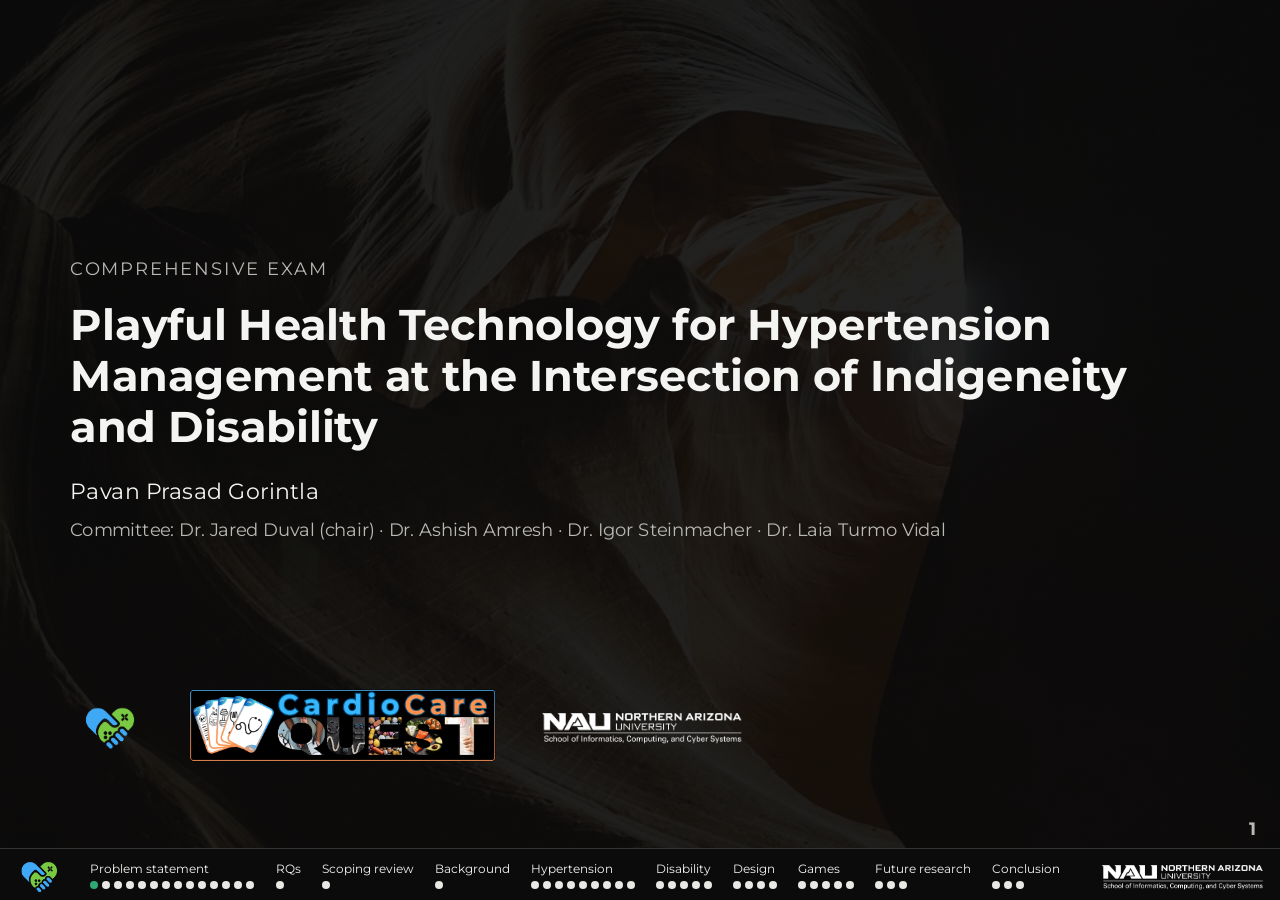
==== comp-exam/index.html @ 5b1d6d26 "Claim-first scripts (PHT Lab Secret Sauce); cite five factors on slide 5 Co-Authored-By: Claude Opus" ====
<!doctype html><html lang="en"><head><meta charset="utf-8"><meta name="viewport" content="width=device-width,initial-scale=1">
<title>Comprehensive Exam · Pavan Prasad Gorintla</title><link rel="preconnect" href="https://fonts.googleapis.com"><link rel="preconnect" href="https://fonts.gstatic.com" crossorigin><link href="https://fonts.googleapis.com/css2?family=Montserrat:wght@400;500;600;700&display=swap" rel="stylesheet"><style>
:root{--bg:#0b0b0b;--ink:#f4f4f2;--muted:#b9b9b4;--line:#33332f;--g:#2fa874;--t:#2fb3ac;--track:#26261f;--card:#171716}
*{box-sizing:border-box}html,body{margin:0;height:100%;background:var(--bg);color:var(--ink);font-family:Montserrat,Arial,sans-serif;overflow:hidden}
#deck{position:absolute;left:50%;top:50%;width:1600px;height:900px;transform-origin:center center}
.slide{position:absolute;inset:0;padding:64px 88px 70px;display:none;flex-direction:column}
.slide.on{display:flex;animation:enter .45s ease}
@keyframes enter{from{opacity:0;transform:translateY(10px)}to{opacity:1;transform:none}}
h1{font-size:54px;line-height:1.18;margin:0 0 28px;font-weight:700}
h2{font-size:42px;line-height:1.2;margin:0 0 30px;font-weight:700}
p{margin:0;font-size:26px;line-height:1.45}
b{font-weight:inherit;color:inherit}
.mt{margin-top:22px}
.sn{font-size:46px;font-weight:700;line-height:1.1}
.src{margin-top:10px;font-size:16px !important;color:var(--muted)}.src a,.refs a,.cite a{color:var(--muted)}
.refs{margin-top:auto;padding-top:14px;border-top:1px solid var(--line);font-size:16px;color:var(--muted)}
.label{font-size:19px;letter-spacing:.1em;text-transform:uppercase;color:var(--muted);font-weight:700;margin-bottom:18px}
.ic{width:56px;height:56px;fill:none;stroke:var(--g);stroke-width:2.4;stroke-linecap:round;stroke-linejoin:round}.ic.sm{width:44px;height:44px;flex:none}.ic.big{width:88px;height:88px;stroke:var(--t)}.ic.xl{width:112px;height:112px;stroke-width:2}
/* title */
.title .t-wrap{margin:auto 0}
.kicker{color:var(--muted);font-size:22px;letter-spacing:.12em;text-transform:uppercase;margin-bottom:22px}
.who{font-size:28px}.committee{font-size:22px;color:var(--muted);margin-top:12px}
.logos{display:flex;gap:36px;align-items:center}.logos img{height:64px}
/* land */
.center{justify-content:center;align-items:center;text-align:center}.narrow{max-width:1150px}.lead{font-size:32px;line-height:1.55}
.peaks{width:640px;margin-bottom:24px}.peaks path{fill:none;stroke:var(--g);stroke-width:3;stroke-linejoin:round;stroke-dasharray:1400;stroke-dashoffset:1400}
.slide.on .peaks path{animation:draw 2.4s ease forwards}@keyframes draw{to{stroke-dashoffset:0}}
/* bp scale */
.bpscale{position:relative;margin:178px 0 64px}
.bpbar{display:grid;grid-template-columns:repeat(4,1fr);height:92px;border-radius:10px;overflow:hidden;background:var(--track)}
.seg{display:flex;flex-direction:column;justify-content:center;padding:0 20px;color:#fff}.seg span{font-size:24px;font-weight:700}.seg small{font-size:17px}
.s1{background:#7ad151;color:var(--ink)}.s2{background:#22a884}.s3{background:#2a788e}.s4{background:#414487}
.seg[data-step]{opacity:1;transform:none;clip-path:inset(0 100% 0 0);transition:clip-path .8s ease}.seg[data-step].shown{clip-path:inset(0 0 0 0)}
.mark{position:absolute;left:50%;bottom:-18px;width:0;display:flex;flex-direction:column;align-items:center;white-space:nowrap}
.mark b{font-size:68px;font-weight:700;color:var(--ink);line-height:1}.mark span{font-size:28px;color:var(--ink);margin:6px 0 8px}.mark i{display:block;width:4px;height:122px;background:var(--ink);border-radius:2px}
.finds{display:flex;flex-direction:column}.find{display:grid;grid-template-columns:300px 1fr;gap:24px;align-items:baseline;padding:16px 0;border-top:1px solid var(--line)}
.find p{font-size:25px}.fa{font-size:20px}.fa a{color:var(--ink)}
.map{display:grid;grid-template-columns:1.2fr 1.2fr 1fr;gap:36px;margin-top:80px}
.mf{display:flex;gap:14px;flex-wrap:wrap}.mf span{display:inline-flex;align-items:center;gap:10px;border:1px solid var(--line);background:var(--card);border-radius:10px;padding:8px 16px 8px 10px;font-size:22px}
.arr{height:40px;margin:6px 0 6px 30px;border-left:3px solid var(--g);position:relative}.arr:after{content:"";position:absolute;left:-9px;bottom:-2px;border:7.5px solid transparent;border-top:10px solid var(--g)}
.mt2{font-size:25px;font-weight:700;padding-left:8px}
/* hub */
.hub{width:100%;height:auto;max-height:500px;margin-top:30px}.slead{font-size:20px;color:var(--muted);margin:0 0 10px}.srow{display:grid;grid-template-columns:repeat(3,1fr);gap:24px}.sc{background:var(--card);border:1px solid var(--line);border-radius:12px;padding:12px 22px;display:flex;align-items:center;gap:18px}.sc>span{font-size:46px;font-weight:700;color:var(--g)}.sc p{font-size:23px;margin:0}.hc{fill:var(--card);stroke:var(--ink);stroke-width:2.5}
.ht{font-size:26px;font-weight:700;text-anchor:middle;fill:var(--ink)}.hsrc{font-size:16px;text-anchor:middle;fill:var(--muted)}.hl{stroke:var(--line);stroke-width:4}.hn{fill:var(--card);stroke:var(--g);stroke-width:3}
.hi{fill:none;stroke:var(--g);stroke-width:2.4;stroke-linecap:round;stroke-linejoin:round}.hlb{font-size:28px;text-anchor:middle;fill:var(--ink)}
/* five columns */
.cols5{display:grid;grid-template-columns:repeat(5,1fr);gap:26px;margin-top:10px}
.fc{border-top:3px solid var(--g);padding-top:22px;text-align:center;display:flex;flex-direction:column;align-items:center}.fn{font-size:32px;font-weight:700;margin:12px 0 6px}.fm{font-size:21px;color:var(--muted);min-height:92px;line-height:1.35}
.fs{font-size:44px;font-weight:700;margin-top:14px}.fd{font-size:21px;line-height:1.35}
/* halves */
.two{display:grid;grid-template-columns:1fr 1fr;gap:56px;flex:1;align-items:start}
.box{border:1px solid var(--line);border-radius:16px;padding:32px;background:var(--card)}
.hrow{display:flex;gap:22px;align-items:baseline;margin-bottom:12px}.hrow .sn{min-width:170px}.hrow p{font-size:24px}.hrow.mt{align-items:center}
.eq{display:flex;align-items:center;gap:8px;flex-wrap:nowrap;white-space:nowrap}.eq span{border:2px solid var(--line);border-radius:10px;padding:8px 10px;font-size:19px}.eq span.r{border-color:var(--t)}.eq em{font-style:normal;font-size:28px;color:var(--muted)}
/* bars */
.mb{display:flex;align-items:center;gap:12px;margin:10px 0}.ml{font-size:17px;color:var(--muted);width:82px}.tr{flex:1;height:14px;background:var(--track);border-radius:7px;overflow:hidden}
.fl{height:100%;width:0;background:var(--g);border-radius:7px;transition:width 1s ease .15s}.mb.t .fl{background:var(--t)}
.shown .fl{width:var(--w)}
/* tiles */
.grid3{display:grid;grid-template-columns:repeat(3,1fr);gap:26px}.grid3.g2{grid-template-columns:repeat(2,1fr)}.g2 .tile{min-height:220px}
.tile{background:var(--card);border:1px solid var(--line);border-radius:12px;padding:22px 26px;min-height:260px;display:flex;flex-direction:column}
.tile .sn{font-size:40px;margin-bottom:6px}.tile p{font-size:21px;line-height:1.35;margin-top:8px}.tile .src{margin-top:auto;padding-top:10px}
/* venn */
.venn{width:100%;max-width:1060px;height:auto;margin:0 auto}.vc1{fill:var(--g);fill-opacity:.12;stroke:var(--g);stroke-width:3}.vc2{fill:var(--t);fill-opacity:.12;stroke:var(--t);stroke-width:3}
.vt{font-size:34px;font-weight:700;fill:var(--ink)}.vs{font-size:19px;fill:var(--muted)}.vm{font-size:21px;font-weight:700;fill:var(--ink)}
/* problem */
.prob{display:grid;grid-template-columns:1fr 1fr;gap:40px}.pb{border-top:3px solid var(--ink);padding-top:14px}.pb p{font-size:23px}
.bodies{display:grid;grid-template-columns:1fr 170px 1fr;align-items:center;margin-top:44px}
.bw{border:2px solid var(--g);border-radius:14px;padding:22px 24px;font-size:25px;text-align:center;line-height:1.35}.bw.t{border-color:var(--t)}.bw span{display:block;font-size:16px;margin-top:6px}
.gap{text-align:center;font-size:18px;color:var(--muted);border-top:2px dashed var(--muted);border-bottom:2px dashed var(--muted);margin:0 14px;padding:8px 0}
.q{font-size:28px;text-align:center;margin:44px auto 0;max-width:1180px;font-style:italic}
/* funnel */
.funnel{display:flex;flex-direction:column;align-items:center;gap:16px;margin-top:10px}
.f{background:#22221d;border-radius:10px;padding:16px 26px;font-size:27px;text-align:center;white-space:nowrap;overflow:hidden;width:24%;transition:width .8s ease,opacity .35s}
.f.shown{width:var(--w)}.f small{display:block;font-size:18px;color:var(--muted)}.fv{font-weight:700;font-size:33px;margin-right:6px}
.f.core{background:var(--g);color:#fff}.f.core small{color:#dcefe6}
/* tree */
.tree{display:flex;flex-direction:column;align-items:center}.root{border:2px solid var(--ink);font-size:30px;font-weight:700;padding:14px 34px;border-radius:12px;background:var(--card)}
.trunk{width:76%;height:34px;border:3px solid var(--g);border-bottom:0;border-radius:10px 10px 0 0;margin-top:34px;position:relative}.trunk:before{content:"";position:absolute;left:50%;top:-37px;height:34px;border-left:3px solid var(--g)}
.branches{display:grid;grid-template-columns:repeat(4,1fr);gap:22px;width:100%}
.br{background:var(--card);border:1px solid var(--line);border-top:4px solid var(--g);border-radius:12px;padding:20px 22px;min-height:330px}
.bh{font-size:24px;font-weight:700;line-height:1.25}.bc{font-size:18px;color:var(--muted);margin-top:4px}
.br ul{margin:14px 0 0;padding-left:22px}.br li{font-size:21px;line-height:1.5}
/* paper */
.paper{padding-top:44px}.ph .crumb{font-size:17px;letter-spacing:.08em;text-transform:uppercase;color:var(--muted)}.ph h2{margin:6px 0 4px;font-size:36px}.ph .cite{font-size:19px;color:var(--muted);margin-bottom:20px}
.pgrid{display:grid;grid-template-columns:1fr 1fr;gap:48px;flex:1;min-height:0}
.pl img{max-width:100%;max-height:420px;display:block;border:1px solid var(--line);border-radius:6px;background:var(--card)}
.note{font-size:15px !important;color:var(--muted);margin-top:10px}
.row{display:grid;grid-template-columns:130px 1fr;gap:16px;padding:12px 0;border-bottom:1px solid var(--line)}.row p{font-size:22px;line-height:1.35}
.rl{font-size:15px;letter-spacing:.1em;text-transform:uppercase;color:var(--muted);font-weight:700;padding-top:6px}
.chev{display:flex;gap:4px;flex-wrap:wrap}.chev span{background:var(--track);padding:8px 22px 8px 26px;font-size:19px;clip-path:polygon(0 0,calc(100% - 12px) 0,100% 50%,calc(100% - 12px) 100%,0 100%,12px 50%)}
.chev span:first-child{clip-path:polygon(0 0,calc(100% - 12px) 0,100% 50%,calc(100% - 12px) 100%,0 100%);padding-left:16px}
.mn{font-size:17px !important;color:var(--muted);margin-top:6px}
.learn{display:grid;grid-template-columns:160px 1fr;gap:16px;border-top:2px solid var(--ink);padding-top:14px;margin-top:10px}.learn p{font-size:23px}
.chart{display:flex;flex-direction:column;gap:20px;margin-top:20px}.cr{display:grid;grid-template-columns:140px 1fr 70px;gap:14px;align-items:center}
.cl{font-size:21px}.ct{height:40px;background:var(--track);border-radius:6px;overflow:hidden}.cf{height:100%;width:0;background:var(--g);transition:width 1s ease}.cf.all{background:#8a918d}
.shown .cf{width:var(--w)}.cv{font-size:22px;font-weight:700}
/* step animations */
[data-step]{opacity:0;transform:translateY(16px);transition:opacity .45s ease,transform .45s ease}[data-step].shown{opacity:1;transform:none}
svg [data-step]{transform:none}svg .from-l{transform:translateX(-80px)}svg .from-r{transform:translateX(80px)}svg .pop{transform:scale(.9);transform-origin:center;transform-box:fill-box}
svg [data-step].shown{transform:none}
.notes{display:none}
#foot{position:fixed;left:0;right:0;bottom:0;height:62px;display:flex;align-items:center;justify-content:space-between;padding:0 10px;font-size:16px;color:var(--muted);border-top:1px solid var(--line);background:var(--bg)}
#foot .flogo{height:48px;width:auto;flex:none}#pg{position:fixed;right:24px;bottom:70px;font-family:Montserrat,Cambria,sans-serif;font-size:18px;font-weight:700;color:var(--muted);z-index:5}
.dtop{display:flex;flex-direction:column;align-items:flex-start;gap:2px;cursor:pointer}.tl2{font-size:12px;font-weight:700;letter-spacing:.08em;text-transform:uppercase;color:var(--muted);white-space:nowrap}.dtop.on>.tl2{color:var(--ink)}.dsubs{display:flex;gap:10px;align-items:flex-end;border-top:1px solid #444;padding-top:2px}.dg2 b{font-size:11px !important}#dots{display:flex;align-items:flex-end;gap:12px;flex:1;justify-content:center;margin:0 14px}.dg2{display:flex;flex-direction:column;align-items:flex-start;gap:4px;cursor:pointer}.dg2 b{font-size:10px;font-weight:700;letter-spacing:.06em;text-transform:uppercase;color:var(--muted);white-space:nowrap}.dg2.on b{color:var(--ink)}.dg2 div{display:flex;gap:3px}#dots i{width:7px;height:7px;border-radius:50%;background:var(--track);border:1px solid #55554d;cursor:pointer;display:block}#dots i.done{background:var(--g);border-color:var(--g)}#dots i.cur{background:var(--ink);border-color:var(--ink);transform:scale(1.3)}#dots i:hover{border-color:var(--ink)}
.keys{display:flex;gap:16px;font-size:18px}.keys #pg{font-family:Montserrat,Cambria,serif;font-size:15px}
#np{position:fixed;right:0;top:0;bottom:62px;width:420px;background:var(--card);border-left:1px solid var(--line);padding:20px;overflow:auto;display:none;font-size:16px;z-index:9}
#np p{font-size:17px;line-height:1.5;margin:0 0 10px}body.presenter #foot,body.presenter #pg{display:none !important}body.presenter #deck{outline:4px solid #333;background:#0b0b0b}body.presenter #np{display:block;left:57%;right:0;top:64px;bottom:0;width:auto;padding:24px 28px 70vh}#np{padding-bottom:60vh}body.presenter #np p{font-size:22px;line-height:1.5;margin:0 0 14px;padding:4px 10px;border-left:4px solid transparent}#np p.past{opacity:.38}#np p.later{opacity:.7}#np p.now{opacity:1;color:#fff;background:rgba(47,168,116,.16);border-left-color:var(--g)}#ph{position:fixed;left:0;right:0;top:0;height:64px;display:flex;align-items:center;gap:28px;padding:0 24px;background:#111;border-bottom:1px solid var(--line);font-family:Montserrat,sans-serif;color:#fff;z-index:10}#ph .sn{font-size:20px;font-weight:600;white-space:nowrap}#ph .nx{font-size:17px;color:var(--muted);white-space:nowrap;overflow:hidden;text-overflow:ellipsis;flex:1}#ph .tm{font-size:28px;font-weight:700;color:var(--g);cursor:pointer}body.notes-on #np{display:block}
/* timeline and paper additions */
.crumb2{font-size:17px;letter-spacing:.08em;text-transform:uppercase;color:var(--muted);margin-bottom:6px}
.tl{display:flex;flex-direction:column;margin-top:6px;border-left:3px solid var(--g);margin-left:96px}
.ti{display:block;position:relative;padding:18px 0 18px 34px}
.ty{position:absolute;left:-112px;top:16px;width:90px;text-align:right;font-size:26px;font-weight:700}
.td{position:absolute;left:-11px;top:25px;width:19px;height:19px;border-radius:50%;background:var(--bg);border:3px solid var(--g)}
.ta{font-weight:700}.tx .tf{font-size:26px !important}.tx .tk{font-size:19px;color:var(--muted);line-height:1.3}.tx .tk a{color:var(--muted)}.tx .tf{font-size:29px;line-height:1.28;margin-top:2px}
.paper .pgrid{grid-template-columns:.95fr 1.05fr;gap:44px}
.paper .row{grid-template-columns:150px 1fr;padding:8px 0}.paper .row p{font-size:19px;line-height:1.32}
.paper .rl{font-size:13px;padding-top:4px}
.mtag{display:inline-block;border:2px solid var(--g);border-radius:8px;padding:3px 12px;font-size:20px;font-weight:700}
.paper .mn{font-size:16px !important;margin-top:4px}
.paper .pr .row{grid-template-columns:120px 1fr;padding:20px 0}.paper .pr .row p{font-size:25px;line-height:1.38}.paper .rl{font-size:15px;padding-top:6px}
.mn2{font-size:22px !important;margin-top:10px;line-height:1.38}.paper .mtag{font-size:23px;padding:4px 14px}
.cf.t2{background:var(--t)}.chart .cr{grid-template-columns:230px 1fr 64px}.chart .cl{font-size:18px}
.dchart{width:100%;max-width:620px}.dz{stroke:var(--ink);stroke-width:2}.dl{font-size:15px;fill:var(--muted)}.dl2{font-size:17px;fill:var(--ink)}
.dv{font-size:18px;font-weight:700;fill:var(--ink)}.da{fill:var(--g)}.dw{fill:var(--t)}
.views{display:grid;grid-template-columns:150px 1fr 1fr;border-top:2px solid var(--ink);margin-top:10px}
.views>div{padding:12px 12px;border-bottom:1px solid var(--line);font-size:19px;line-height:1.35}
.views .vh{font-size:14px;letter-spacing:.1em;text-transform:uppercase;color:var(--muted);font-weight:700}.views .vk{font-weight:700;font-size:17px}
.fx{display:flex;gap:6px;flex-wrap:wrap;margin-top:10px !important}.fx span{font-size:15px;border:1px solid var(--line);border-radius:20px;padding:2px 10px;color:var(--muted)}
.tile p{font-size:20px}.g2 .tile p{font-size:25px}.g2 .tile .src{font-size:17px !important}.g2 .fx span{font-size:17px}
.psl{list-style:none;counter-reset:ps;padding:0;margin:0}.psl li{counter-increment:ps;display:grid;grid-template-columns:52px 1fr;padding:10px 0;border-bottom:1px solid var(--line)}
.psl li:before{content:counter(ps);grid-row:span 2;font-size:30px;font-weight:700}.psl p{font-size:25px;line-height:1.35}.psl .src{margin-top:2px}
.pbox{margin-top:26px;border:2px solid var(--ink);border-radius:12px;padding:18px 24px}.pbox p{font-size:25px;line-height:1.4}.pbox .label{font-size:16px;margin-bottom:6px}
.tree2{display:flex;flex-direction:column;align-items:center}.tree2 .root{border:2px solid var(--ink);font-size:30px;font-weight:700;padding:12px 34px;border-radius:12px;background:var(--card)}
.links{width:100%;height:70px;display:block}.lk{fill:none;stroke:var(--g);stroke-width:3;stroke-dasharray:1200;stroke-dashoffset:1200;transition:stroke-dashoffset .9s ease}
.tree2:has(.br0.shown) .lk0{stroke-dashoffset:0}
.tree2:has(.br1.shown) .lk1{stroke-dashoffset:0}
.tree2:has(.br2.shown) .lk2{stroke-dashoffset:0}
.tree2:has(.br3.shown) .lk3{stroke-dashoffset:0}
.tree2 .br{min-height:330px}
.mini{position:absolute;top:22px;right:36px;width:270px;text-align:center;font-size:18px;font-weight:700;color:var(--g);z-index:2;background:var(--bg);border:1px solid var(--line);border-radius:10px;padding:8px 8px 6px}.mini svg{width:254px;height:117px;display:block}
.mr{fill:var(--card);stroke:var(--ink);stroke-width:1.5}.ml{fill:none;stroke:#55554d;stroke-width:2}.ml.on{stroke:var(--g);stroke-width:3}
.mb2{fill:var(--card);stroke:#66665e;stroke-width:1.5}.mb2.on{fill:var(--g);stroke:var(--g)}.mleaf{fill:var(--g)}
.paper .ph h2,.slide .crumb2+h2{max-width:calc(100% - 300px)}
.rqs{display:flex;flex-direction:column;gap:6px;margin-top:10px}.rq{display:grid;grid-template-columns:150px 1fr;gap:24px;padding:22px 0;border-top:1px solid var(--line)}
.rqn{font-size:40px;font-weight:700}.rqq{font-size:30px;line-height:1.35}.rqh{font-size:21px !important;color:var(--muted);margin-top:8px}
/* part 2 */
.lgrid{display:grid;grid-template-columns:repeat(var(--cols),1fr);gap:22px}
.lc{background:var(--card);border:1px solid var(--line);border-radius:12px;padding:18px 22px;display:flex;flex-direction:column;gap:8px}
.la{font-size:18px}.la a{color:var(--ink);font-weight:700}.lt{font-size:25px !important;line-height:1.36}
.mtag.sm,.paper .mtag.sm{font-size:16px;padding:2px 10px;align-self:flex-start;border-width:1.5px}
.pair{display:grid;grid-template-columns:1fr 1fr;gap:44px;flex:1;min-height:0}
.pc{display:flex;flex-direction:column;gap:10px;border-top:3px solid var(--g);padding-top:16px;min-height:0}
.pc .cite{font-size:18px;color:var(--muted);margin:0}.pfig img{max-height:250px;max-width:100%;display:block;border:1px solid var(--line);border-radius:6px;background:var(--card)}
.pfig .chart{gap:12px;margin-top:4px}.pfig .ct{height:30px}
.pw{font-size:20px !important;color:var(--muted);line-height:1.35}.pres{font-size:23px !important;line-height:1.38}
.steps9{list-style:none;padding:0;margin:0;display:grid;grid-template-columns:1fr 1fr;gap:10px 14px}
.steps9 li{display:flex;gap:12px;align-items:center;border:1px solid var(--line);background:var(--card);border-radius:10px;padding:10px 14px;font-size:20px}
.steps9 b{font-weight:700;color:#fff;background:var(--g);border-radius:50%;width:32px;height:32px;display:inline-flex;align-items:center;justify-content:center;font-size:17px;flex:none}
.mgrid{display:grid;grid-template-columns:repeat(3,1fr);gap:22px}
.mc{background:var(--card);border:1px solid var(--line);border-top:4px solid var(--g);border-radius:12px;padding:18px 22px}
.mh{font-size:25px !important;font-weight:700;line-height:1.25}.md{font-size:22px !important;line-height:1.36;margin-top:8px !important}.mp{font-size:16px !important;color:var(--muted);margin-top:10px !important}.mp a{color:var(--muted)}
.dgrid{display:grid;grid-template-columns:repeat(3,1fr);gap:26px}
.dg{border-top:3px solid var(--g);padding-top:12px}.dq{font-size:24px !important;font-weight:700;margin-bottom:6px !important}
.dr{padding:12px 0;border-bottom:1px solid var(--line)}.dr p{font-size:23px;line-height:1.3}.dr span{font-size:16px;color:var(--muted)}
.rqt{display:flex;gap:22px;align-items:baseline;font-size:32px}.rqt span{flex:none;border:2px solid var(--ink);border-radius:10px;padding:2px 14px;font-size:26px}
.ans{display:flex;flex-direction:column}.ar{display:grid;grid-template-columns:300px 1fr;gap:26px;padding:16px 0;border-top:1px solid var(--line)}
.ah{font-size:25px !important;font-weight:700;line-height:1.3}.ar p{font-size:25px;line-height:1.38}.ar .src{margin-top:4px}
.thr,.con{display:flex;flex-direction:column}.th{display:grid;grid-template-columns:56px 1fr;gap:14px;padding:13px 0;border-top:1px solid var(--line)}
.tn{font-size:30px;font-weight:700;color:var(--g)}.tt{font-size:25px !important;font-weight:700;line-height:1.3}.td2{font-size:23px !important;line-height:1.36}.th .src{margin-top:2px}
.pre{display:grid;grid-template-columns:repeat(3,1fr);gap:28px;margin-top:20px}.pe{background:var(--card);border:1px solid var(--line);border-radius:12px;padding:24px 26px;display:flex;flex-direction:column;gap:10px}.pe .td2{font-size:23px !important}
.cn{padding:14px 0;border-top:1px solid var(--line)}.con .td2{font-size:23px !important}
.center2{text-align:left}
/* numbers in Montserrat */
.sn,.fs,.mark b,.rqn,.fv,.cv,.ty,.tn,.seg small,[data-count],.dv,.dl,.steps9 b,.rqt span{font-family:Montserrat,Cambria,sans-serif}
.sn,.fs,.cv,.ty,.tn,.mark b,.rqn{letter-spacing:-.01em}
/* slide 6 flow, slide 7 rows, venn build */
.flow{width:100%;height:auto;margin-top:34px}.fb{fill:var(--card);stroke:var(--line);stroke-width:2}.ft{fill:#10241b;stroke:var(--g);stroke-width:2}
.ftx{font-size:21px;fill:var(--ink)}.ftt{font-size:24px;font-weight:700;fill:var(--ink)}.ftt.sm2{font-size:16px}.fa2{fill:none;stroke:var(--g);stroke-width:3}.fah{fill:var(--g)}
.rows2{display:flex;flex-direction:column;gap:26px;margin-top:6px}
.r2{display:grid;grid-template-columns:240px 1fr 1fr 1fr;gap:22px;align-items:stretch;border-top:4px solid var(--g);padding-top:16px}.r2.t{border-color:var(--t);grid-template-columns:240px 1fr 2fr}
.r2h{font-size:26px !important;font-weight:700;line-height:1.25}.cc2{background:var(--card);border:1px solid var(--line);border-radius:12px;padding:16px 20px}.cc2 p{font-size:21px;line-height:1.35;margin-top:6px}.cc2 .sn{font-size:42px}
.cc2.me{display:flex;gap:14px;align-items:center;border:2px solid var(--g)}.cc2.me p{font-size:23px;font-weight:700;margin:0}.cc2.wide .eq span{font-size:21px}
.vghost{fill:none;stroke:var(--line);stroke-width:2;stroke-dasharray:8 8}.vk{font-size:17px;letter-spacing:.1em;text-transform:uppercase;fill:var(--muted);font-weight:700}
.vnote{border:2px solid var(--ink);border-radius:12px;padding:14px 22px;margin-top:6px}.vnote p{font-size:23px;line-height:1.4}.vnote .label{font-size:15px;margin-bottom:4px}
.slide .venn{max-height:560px}
.two-fig{display:flex;flex-direction:column;gap:14px}.two-fig img{max-height:250px}.two-fig .chart{gap:10px;margin-top:4px}.two-fig .ct{height:30px}
/* round 4: citations, figure tags, bigger figures, mini tree */
.cn{font-family:Montserrat,Cambria,sans-serif;font-size:.78em;color:var(--g);font-weight:700}
.refs2{margin-top:auto;padding-top:10px;border-top:1px solid var(--line);display:flex;flex-wrap:wrap;gap:4px 22px;font-size:15px;color:var(--muted)}.refs2 a{color:var(--muted)}
.src{font-size:18px !important;color:var(--ink) !important}.src a{color:var(--ink)}
.figtag{font-size:14px !important;letter-spacing:.1em;text-transform:uppercase;font-weight:700;color:var(--g);margin-bottom:6px !important}
.pl img{max-height:560px}.paper .pgrid.wide{grid-template-columns:1.45fr 1fr;gap:34px}.two-fig{display:grid !important;grid-template-columns:1.15fr 1fr;gap:20px;align-items:start}.two-fig img{max-height:560px;max-width:100%}.two-fig.stack{grid-template-columns:1fr !important;gap:12px}.two-fig.stack img{max-height:330px}.two-fig.stack .chart .cr{grid-template-columns:230px 1fr 56px}.two-fig.stack .chart .cl{grid-column:auto}.two-fig .chart .cr{grid-template-columns:1fr 56px;row-gap:2px}.two-fig .chart .cl{grid-column:1/-1;font-size:18px}.paper .pgrid.wide .pr .row{padding:14px 0}.paper .pgrid.wide .pr .row p{font-size:22px}.paper .pgrid.wide .mn2{font-size:19px !important}.pfig img{max-height:350px}
.ptab{border-collapse:collapse;width:100%;background:var(--card);font-size:20px}.ptab caption{text-align:left;font-weight:700;font-size:19px;padding-bottom:8px}
.ptab th,.ptab td{border-bottom:1px solid var(--line);padding:8px 10px;text-align:left}.ptab th{border-top:2px solid var(--ink);border-bottom:2px solid var(--ink);font-size:17px}.ptab td+td,.ptab th+th{text-align:center}
.steps9{grid-template-columns:1fr !important;gap:8px !important}.steps9 li{padding:8px 14px !important}
.mini{width:auto !important;min-width:300px}.mini span{white-space:nowrap;font-size:19px}
.paper .ph h2,.slide .crumb2+h2{max-width:calc(100% - 400px) !important}
.paper .ph .cite{font-size:21px;color:var(--ink);margin-bottom:14px}
/* dark theme details */
img{background:#fff}img[src$='_logo.png'],img[src$='logo_t.png']{background:none !important}.pl img,.pfig img,.two-fig img{border-color:#444}
#foot .flogo{background:none}#foot .flogo.pht{height:50px}#foot .flogo.nau{height:40px}
.f.core{background:var(--g)}.s1{color:#0b0b0b}.seg{color:#fff}
.box,.tile,.lc,.mc,.pe,.cc2,.cbx{background:var(--card)}
/* mini tree never overlaps: reserve the header space beside it */
.slide:has(.mini) .crumb2,.paper .ph .crumb,.paper .ph .cite{display:block;max-width:calc(100% - 350px)}.ti{padding:12px 0 12px 34px}
.slide:has(.mini) .crumb2+h2{min-height:132px}.paper .ph{min-height:170px}
/* future, conclusion, backup */
.bridge{display:grid;grid-template-columns:1fr 80px 1fr;gap:20px;align-items:center;margin-top:20px}.bl,.br2{border:1px solid var(--line);border-radius:14px;padding:22px 26px;background:var(--card)}.br2{border:2px solid var(--g)}
.bq{font-size:23px !important;line-height:1.38;padding:8px 0;border-bottom:1px solid var(--line)}.bq:last-child{border:0}.bq.big{font-size:28px !important;font-weight:700}.barrow{font-size:60px;color:var(--g);text-align:center}
.pre.four{grid-template-columns:repeat(2,1fr)}.nm{font-family:Montserrat,Cambria,sans-serif;font-weight:700}
.con4{display:grid;grid-template-columns:1fr 1fr;gap:24px}.cbx{border:1px solid var(--line);border-top:4px solid var(--g);border-radius:12px;padding:22px 26px}.cbx .td2{font-size:24px !important;margin-top:8px !important}
.bkr{display:flex;flex-direction:column}.bkrow{display:grid;grid-template-columns:270px 1fr;gap:24px;padding:16px 0;border-top:1px solid var(--line)}.bkh{font-size:24px !important;font-weight:700}.bkrow p{font-size:24px;line-height:1.4}
.code p{font-size:19px;line-height:1.45;margin-bottom:10px;font-family:Menlo,monospace}.code b{color:var(--g);margin-right:10px}.code .bkq{font-family:Montserrat,sans-serif;font-size:21px;margin-top:14px}
.backup .two .box p{font-size:23px;margin:8px 0}.ptab.bp{font-size:22px;margin-bottom:14px}.ptab:not(.bp){background:#fff;color:#1c1c1c;padding:8px}.ptab:not(.bp) th{border-color:#1c1c1c}.ptab:not(.bp) td{border-color:#ddd}.ptab.bp th{border-color:var(--ink)}.ptab.bp{color:var(--ink);background:var(--card)}
.backup .crumb2{color:var(--g)}
.agenda{display:flex;flex-direction:column}.ag{display:grid;grid-template-columns:56px 1fr 120px;gap:16px;align-items:center;padding:14px 0;border-top:1px solid var(--line)}.ag .td2{font-size:21px !important;color:var(--muted)}.am{font-family:Montserrat,Cambria,sans-serif;font-weight:700;font-size:24px;color:var(--g);text-align:right}.agt{margin-top:18px;font-size:24px}
/* round 6 */
#foot{height:52px !important}#foot .tl2,#foot .dg2 b{font-weight:400 !important;color:var(--ink) !important;font-size:11px !important;letter-spacing:.06em}
#foot .dsubs{border-top:0 !important;padding-top:3px}#foot .dtop.on .tl2{color:var(--g) !important}
#dots i{width:7px !important;height:7px !important;background:#d8d8d4 !important;border:0 !important}#dots .dtop.on i{background:var(--g) !important}#dots i.cur{transform:scale(1.5);background:var(--g) !important;box-shadow:0 0 0 2px var(--bg),0 0 0 3px var(--g)}
body.notes-on #pg{right:444px}#pg{bottom:60px !important}
.slide{padding-bottom:22px}.pgrid,.pair,.lgrid,.mgrid,.dgrid,.tl,.grid3,.con4{margin-bottom:22px}.refs2{margin-top:auto;padding-top:10px}.slide>.refs2{position:relative;top:0}
.hl{font-style:normal;color:var(--g);font-weight:700}
.rows2{gap:44px !important}.r2{align-items:center !important}.r2 .r2h{align-self:center}
.flow .fa2{stroke-dasharray:320;stroke-dashoffset:320;transition:stroke-dashoffset .8s ease .25s}.flow .shown .fa2{stroke-dashoffset:0}
.flow .ftg{opacity:0;transition:opacity .5s ease 1s}.flow .shown .ftg{opacity:1}
.varrow{stroke:var(--g);stroke-width:3;fill:none}.vah{fill:var(--g)}.vk2{font-size:26px;font-weight:700;fill:var(--g)}.venn.v3{max-height:520px !important}
.mini{min-width:0 !important;width:350px !important;padding:6px 8px !important;top:18px !important}.mlt{font-size:17px;fill:var(--g);font-weight:700}
.slide:has(.mini) .crumb2+h2{min-height:0 !important}.paper .ph{min-height:0 !important}.paper .ph h2,.slide .crumb2+h2,.slide:has(.mini) .crumb2,.paper .ph .crumb{max-width:calc(100% - 400px) !important}
.chart{gap:26px}.two-fig:not(.stack){align-items:stretch !important}.two-fig:not(.stack)>div{display:flex;flex-direction:column}.two-fig:not(.stack) .chart{flex:1;justify-content:space-around;gap:14px}
.two-fig .chart .cl{margin-bottom:6px}.two-fig.stack .chart{gap:8px !important;margin-top:0}.two-fig.stack .chart .ct{height:26px}.two-fig.stack .chart .cl{font-size:17px}
.con4{flex:1;grid-auto-rows:1fr;gap:30px !important}.cbx{display:flex;flex-direction:column;justify-content:center}.cbx .tt{font-size:36px !important}.cbx .td2{font-size:32px !important;line-height:1.4}
.thanks{text-align:center}.ty1{font-size:64px;margin-top:20px}.tyq{font-size:96px;font-weight:700;margin:0 0 40px}.thanks .t-wrap{margin:auto 0;text-align:center !important}
.pgrid .pl.two-fig:not(.stack){align-self:start;grid-auto-rows:auto}
/* round 7 */
#foot .tl2,#foot .dg2 b{text-transform:none !important;letter-spacing:0 !important;font-size:12px !important}
#dots{flex:1;display:flex;justify-content:space-between;gap:6px !important;margin:0 18px !important}#dots .dtop{flex:1 1 auto}#dots .dg2 div{gap:4px !important}
#dots i{width:8px !important;height:8px !important;background:#e8e8e4 !important;border:0 !important;box-shadow:none !important;transform:none !important}#dots i.done{background:var(--g) !important}#dots .dtop.on i:not(.done){background:#e8e8e4 !important}
.mini{width:auto !important;padding:6px 10px !important}.mini svg{height:auto !important;display:block}
.paper .ph h2{margin-bottom:18px !important}.slide .crumb2+h2{margin-bottom:26px}.paper .pgrid{margin-top:6px}
.dgrid{flex:1;align-items:stretch}.dg{display:flex;flex-direction:column}.dg .dr{flex:1;display:flex;align-items:center;padding:14px 18px !important;margin:6px 0;border:1px solid var(--line) !important;border-radius:10px;background:var(--card)}.dg .dr p{font-size:24px !important}
.bkimg{display:grid;grid-template-columns:1.15fr 1fr;gap:34px;align-items:start}.bkimg figure{margin:0}.bkimg img{max-width:100%;max-height:520px;display:block;border:1px solid #444}.bkimg .bkrow{grid-template-columns:200px 1fr}.bkimg .bkrow p{font-size:21px}
.paper .pr .row p{font-size:22px !important}.lt{font-size:23px !important}.paper .mn2{font-size:19px !important}
.title .logos{gap:44px}.title .logos img{background:none}.title .lg-pht{height:84px}.title .lg-ccq{height:90px;background:none !important;border-radius:6px}.title .lg-nau{height:62px}
.ccqh{display:flex;align-items:center;gap:28px;margin-bottom:22px}.ccqh img{height:90px;background:none !important;border-radius:6px}.ccqh h2{margin:0}
.ccqfig img{width:100%;border-radius:10px;border:0}.ccqg{display:grid;grid-template-columns:repeat(5,1fr);gap:18px;margin-top:26px}.ccqg>div{border-top:3px solid var(--g);padding-top:12px}.ccqg .td2{font-size:21px !important;color:var(--muted)}
/* canyon background, dimmed so the slides stay dark */
html{background:linear-gradient(rgba(11,11,11,.90),rgba(11,11,11,.90)),url(bg.jpg) center/cover no-repeat fixed #0b0b0b !important}body{background:transparent !important}
@media (prefers-reduced-motion:reduce){*{transition:none !important;animation:none !important}.peaks path{stroke-dashoffset:0}}
@media print{[data-step]{opacity:1;transform:none}.fl,.cf{width:var(--w)}}</style></head><body>
<div id="deck"><section class="slide title" data-sec="Introduction">
  <div class="t-wrap">
    <p class="kicker">Comprehensive Exam</p>
    <h1>Playful Health Technology for Hypertension Management at the Intersection of Indigeneity and Disability</h1>
    <p class="who">Pavan Prasad Gorintla</p>
    <p class="committee">Committee: Dr. Jared Duval (chair) · Dr. Ashish Amresh · Dr. Igor Steinmacher · Dr. Laia Turmo Vidal</p>
  </div>
  <div class="logos"><img class="lg-pht" src="pht_logo.png" alt="Playful Health Technology Lab"><img class="lg-ccq" src="ccq_logo_dark.png" alt="CardioCare Quest"><img class="lg-nau" src="nau_logo.png" alt="Northern Arizona University"></div><aside class="notes"><p>Hello everyone, and thank you for being here.</p><p>My comprehensive exam is titled: Playful Health Technology for Hypertension Management at the Intersection of Indigeneity and Disability.</p><p>I thank my committee: Dr. Duval, my chair, Dr. Amresh, Dr. Steinmacher, and Dr. Turmo Vidal.</p></aside></section>
<section class="slide " data-sec="Introduction"><h2>Agenda</h2>
    <div class="agenda"><div class="ag" data-step><span class="tn">1</span><div><p class="tt">Problem statement</p><p class="td2">Hypertension, the five factors, and the two communities</p></div></div><div class="ag" data-step><span class="tn">2</span><div><p class="tt">Research questions</p><p class="td2">Three questions that organize the review</p></div></div><div class="ag" data-step><span class="tn">3</span><div><p class="tt">Scoping review</p><p class="td2">How the papers were found</p></div></div><div class="ag" data-step><span class="tn">4</span><div><p class="tt">Background</p><p class="td2">Four branches: hypertension, disability, designing with Native communities, serious games and methods</p></div></div><div class="ag" data-step><span class="tn">5</span><div><p class="tt">Future research</p><p class="td2">Preliminary research questions and preliminary work</p></div></div><div class="ag" data-step><span class="tn">6</span><div><p class="tt">Conclusion</p><p class="td2">Summary, where this review leads, and questions</p></div></div></div><aside class="notes"><p>Here is the agenda.</p><p>(click) Problem statement.</p><p>(click) Research questions.</p><p>(click) Scoping review.</p><p>(click) Background.</p><p>(click) Future research.</p><p>(click) Conclusion.</p></aside></section>
<section class="slide center" data-sec="Introduction">
  <svg class="peaks" viewBox="0 0 900 200" aria-hidden="true"><path d="M0 190 L170 120 L250 150 L360 52 L420 92 L470 30 L540 84 L600 66 L720 140 L900 190"/></svg>
  <h2>Land Acknowledgement</h2>
  <p class="lead narrow">Northern Arizona University sits at the base of the San Francisco Peaks, on homelands sacred to Native Americans throughout the region. We honor their past, present, and future generations, who have lived here for millennia and will forever call this place home.</p><aside class="notes"><p>Before I begin, I acknowledge the land we are on.</p><p>Northern Arizona University sits at the base of the San Francisco Peaks, on homelands sacred to Native Americans throughout the region. We honor their past, present, and future generations, who have lived here for millennia and will forever call this place home.</p></aside></section>
<section class="slide " data-sec="Introduction">
  <h2>What is hypertension?</h2>
  <div class="bpscale">
    <div class="bpbar">
      <div class="seg s1" data-step><span>Normal</span><small>below 120/80</small></div>
      <div class="seg s2" data-step><span>Elevated</span><small>120–129 / below 80</small></div>
      <div class="seg s3" data-step><span>Stage 1</span><small>130–139 / 80–89</small></div>
      <div class="seg s4" data-step><span>Stage 2</span><small>140+ / 90+</small></div>
    </div>
    <div class="mark" data-step><b>130/80</b><span>hypertension starts here</span><i></i></div>
  </div>
  <div class="finds">
    <div class="find" data-step><span class="fa">Harmon et al.&nbsp;<span class="cn">[1]</span></span><p>Cardiovascular disease is &ldquo;the leading cause of non-accidental death among Navajos.&rdquo;</p></div>
    <div class="find" data-step><span class="fa">Eberly et al.&nbsp;<span class="cn">[2]</span></span><p>Of 220,598 American Indian and Alaska Native adults aged 65 and older in Medicare, 72.2% had hypertension (2015 to 2019).</p></div>
    <div class="find" data-step><span class="fa">Rawal et al.&nbsp;<span class="cn">[3]</span></span><p>Among 8,497 American Indian and Alaska Native adults, 42% of heart disease and stroke was linked to hypertension, the largest share of any risk factor.</p></div>
  </div>
  <div class="refs2"><span>[1] <a href="https://doi.org/10.1371/journal.pone.0143102" target="_blank" rel="noopener">Harmon et al. 2016</a></span><span>[2] <a href="https://doi.org/10.1001/jamanetworkopen.2023.34923" target="_blank" rel="noopener">Eberly et al. 2023</a></span><span>[3] <a href="https://doi.org/10.1136/openhrt-2022-002222" target="_blank" rel="noopener">Rawal et al. 2023</a></span><span>[4] <a href="https://doi.org/10.1161/HYP.0000000000000065" target="_blank" rel="noopener">Whelton et al. 2018 (ACC/AHA guideline)</a></span><span>[5] <a href="https://doi.org/10.1332/17579597Y2024D000000030" target="_blank" rel="noopener">Zamora-Kapoor et al. 2024</a></span></div><aside class="notes"><p>What is hypertension? It is the medical name for high blood pressure: the pressure of the blood inside the blood vessels stays higher than normal for a long time.</p><p>Blood pressure has two numbers. The upper number, systolic, is the pressure when the heart beats. The lower number, diastolic, is the pressure when the heart rests.</p><p>(click) Below 120 over 80 is normal.</p><p>(click) 120 to 129 over less than 80 is elevated.</p><p>(click) 130 to 139, or 80 to 89, is stage 1 hypertension.</p><p>(click) 140 over 90 or higher is stage 2.</p><p>(click) So hypertension starts at 130 over 80.</p><p>(click) For Navajo people, heart disease is a leading threat to life. Harmon and colleagues noted that it is the leading cause of non-accidental death among Navajo people.</p><p>(click) Hypertension is also very common among Native elders. Eberly and colleagues found it in nearly three out of four Native elders in Medicare.</p><p>(click) And hypertension carries more heart disease than any other risk factor. Rawal and colleagues showed this in a national study of Native adults.</p><p>Because hypertension is so common and so serious, it has to be managed every day.</p></aside></section>
<section class="slide " data-sec="Introduction">
  <h2>Hypertension self-management.</h2>
  <p class="slead">Navajo adults who had been told they had hypertension, Percy et al.&nbsp;<span class="cn">[1]</span></p>
  <div class="srow"><div class="sc" data-step><span data-count="51" data-dec="0" data-pre="" data-suf="%">51%</span><p>were told to lose weight</p></div><div class="sc" data-step><span data-count="61" data-dec="0" data-pre="" data-suf="%">61%</span><p>were told to cut salt</p></div><div class="sc" data-step><span data-count="37" data-dec="0" data-pre="" data-suf="%">37%</span><p>were taking medicine</p></div></div>
  <svg class="hub" viewBox="0 0 1400 660" role="img" aria-label="Daily self-management in the center, with five factors around it: diet, exercise, medication, education, and measurement">
    <g data-step class="pop"><circle cx="700" cy="340" r="132" class="hc"/><text x="700" y="332" class="ht">Daily</text><text x="700" y="368" class="ht">self-management</text><text x="700" y="410" class="hsrc">Graham et al. [2]</text></g>
    <g data-step class="pop"><line x1="700" y1="206" x2="700" y2="148" class="hl"/>
        <circle cx="700" cy="90" r="56" class="hn"/>
        <g transform="translate(676 66)" class="hi"><circle cx="27" cy="25" r="15"/><circle cx="27" cy="25" r="9"/><path d="M7 8v12M4 8v7a3 3 0 0 0 6 0V8M7 20v20"/></g>
        <text x="700" y="20" class="hlb">Diet</text></g><g data-step class="pop"><line x1="827" y1="299" x2="883" y2="281" class="hl"/>
        <circle cx="938" cy="263" r="56" class="hn"/>
        <g transform="translate(914 239)" class="hi"><circle cx="27" cy="8" r="4"/><path d="M25 14l-3 14-7 12M22 28l7 6 2 8M24 18l-8 6M24 18l9 4"/></g>
        <text x="938" y="193" class="hlb">Exercise</text></g><g data-step class="pop"><line x1="779" y1="448" x2="813" y2="495" class="hl"/>
        <circle cx="847" cy="542" r="56" class="hn"/>
        <g transform="translate(823 518)" class="hi"><g transform="rotate(-35 24 24)"><rect x="7" y="17" width="34" height="14" rx="7"/><path d="M24 17v14"/></g></g>
        <text x="847" y="628" class="hlb">Medication</text></g><g data-step class="pop"><line x1="621" y1="448" x2="587" y2="495" class="hl"/>
        <circle cx="553" cy="542" r="56" class="hn"/>
        <g transform="translate(529 518)" class="hi"><path d="M24 12c-6-4-13-4-18-2v28c5-2 12-2 18 2 6-4 13-4 18-2V10c-5-2-12-2-18 2z"/><path d="M24 12v28"/></g>
        <text x="553" y="628" class="hlb">Education</text></g><g data-step class="pop"><line x1="573" y1="299" x2="517" y2="281" class="hl"/>
        <circle cx="462" cy="263" r="56" class="hn"/>
        <g transform="translate(438 239)" class="hi"><path d="M7 34a17 17 0 0 1 34 0"/><path d="M24 34l9-12"/><circle cx="24" cy="34" r="2.5"/><path d="M11 25l3 2M24 17v4M37 25l-3 2"/></g>
        <text x="462" y="193" class="hlb">Measurement</text></g>
  </svg>
  <div class="refs2"><span>[1] <a href="https://doi.org/10.1093/jn/127.10.2114s" target="_blank" rel="noopener">Percy et al. 1997</a></span><span>[2] <a href="https://doi.org/10.1145/3663547.3746321" target="_blank" rel="noopener">Graham, Ikwunne &amp; Duval 2025</a></span></div><aside class="notes"><p>Hypertension self-management means the things a person does every day to keep blood pressure in a healthy range.</p><p>(click) Daily care goes beyond medicine. The Navajo Health and Nutrition Survey showed this: people with hypertension were told to lose weight,</p><p>(click) told to cut salt,</p><p>(click) but only about a third were taking medicine.</p><p>(click) This daily care has five factors:</p><p>(click) diet,</p><p>(click) exercise,</p><p>(click) medication,</p><p>(click) education,</p><p>(click) and measurement.</p><p>Each factor has its own meaning, and its own evidence.</p></aside></section>
<section class="slide " data-sec="Introduction">
  <h2>The five factors, one at a time.</h2>
  <div class="cols5"><div class="fc" data-step><svg class="ic xl" viewBox="0 0 48 48" aria-hidden="true"><circle cx="27" cy="25" r="15"/><circle cx="27" cy="25" r="9"/><path d="M7 8v12M4 8v7a3 3 0 0 0 6 0V8M7 20v20"/></svg><div class="fn">Diet</div><p class="fm">Choosing healthy foods every day</p><div data-step><div class="fs"><span data-count="8" data-dec="0" data-pre="" data-suf="">8</span></div><p class="fd">weekly DASH sessions with traditional foods, planned for 370 urban Native adults <span class="cn">[1]</span></p></div></div><div class="fc" data-step><svg class="ic xl" viewBox="0 0 48 48" aria-hidden="true"><circle cx="27" cy="8" r="4"/><path d="M25 14l-3 14-7 12M22 28l7 6 2 8M24 18l-8 6M24 18l9 4"/></svg><div class="fn">Exercise</div><p class="fm">Moving the body regularly, such as walking, farming, herding or dancing</p><div data-step><div class="fs"><span data-count="14.7" data-dec="1" data-pre="" data-suf="%">14.7%</span></div><p class="fd">of American Indian and Alaska Native adults meet physical activity recommendations <span class="cn">[2]</span></p></div></div><div class="fc" data-step><svg class="ic xl" viewBox="0 0 48 48" aria-hidden="true"><g transform="rotate(-35 24 24)"><rect x="7" y="17" width="34" height="14" rx="7"/><path d="M24 17v14"/></g></svg><div class="fn">Medication</div><p class="fm">Taking medicine as prescribed</p><div data-step><div class="fs"><span data-count="36" data-dec="0" data-pre="" data-suf="%">36%</span></div><p class="fd">of urban Native elders with diagnosed hypertension had it under control <span class="cn">[3]</span></p></div></div><div class="fc" data-step><svg class="ic xl" viewBox="0 0 48 48" aria-hidden="true"><path d="M24 12c-6-4-13-4-18-2v28c5-2 12-2 18 2 6-4 13-4 18-2V10c-5-2-12-2-18 2z"/><path d="M24 12v28"/></svg><div class="fn">Education</div><p class="fm">Learning about hypertension and how to control it</p><div data-step><div class="fs"><span data-count="4" data-dec="0" data-pre="" data-suf="">4</span></div><p class="fd">topics taught with hula classes: symptoms, medicines, healthy eating, activity and emotions <span class="cn">[4]</span></p></div></div><div class="fc" data-step><svg class="ic xl" viewBox="0 0 48 48" aria-hidden="true"><path d="M7 34a17 17 0 0 1 34 0"/><path d="M24 34l9-12"/><circle cx="24" cy="34" r="2.5"/><path d="M11 25l3 2M24 17v4M37 25l-3 2"/></svg><div class="fn">Measurement</div><p class="fm">Checking your blood pressure regularly and accurately</p><div data-step><div class="fs"><span data-count="50" data-dec="0" data-pre="" data-suf=" of 97">50 of 97</span></div><p class="fd">Navajo adults with high measured blood pressure had been told they had hypertension <span class="cn">[5]</span></p></div></div></div><div class="refs2"><span>[1] <a href="https://doi.org/10.3389/fpubh.2023.1117824" target="_blank" rel="noopener">Sinclair et al. 2023</a></span><span>[2] <a href="https://doi.org/10.1161/CIR.0000000000000773" target="_blank" rel="noopener">Breathett et al. 2020</a></span><span>[3] <a href="https://doi.org/10.1046/j.1365-2389.2003.51261.x" target="_blank" rel="noopener">Rhoades &amp; Buchwald 2003</a></span><span>[4] <a href="https://doi.org/10.1007/s40615-015-0198-4" target="_blank" rel="noopener">Kaholokula et al. 2015</a></span><span>[5] <a href="https://doi.org/10.1093/jn/127.10.2114s" target="_blank" rel="noopener">Percy et al. 1997</a></span></div><aside class="notes"><p>Here is what each factor means, with one example from the literature.</p><p>(click) Diet means choosing healthy foods every day. A well-known plan is DASH, Dietary Approaches to Stop Hypertension.</p><p>(click) A diet plan works better when it fits the culture. Sinclair and colleagues noted that DASH had never been tested with Native adults, so they adapted it with traditional foods such as corn, salmon, beans and squash.</p><p>(click) Exercise means moving the body regularly. For Navajo people, this can be walking, farming, herding and dancing.</p><p>(click) Few Native adults get enough activity, but community programs can help. Breathett and colleagues reported that community exercise classes for elders lowered blood pressure.</p><p>(click) Medication means taking medicine as prescribed.</p><p>(click) But taking medicine does not guarantee control. Rhoades and Buchwald showed this in a Seattle clinic: most Native elders took medicine, yet only about a third had their blood pressure under control.</p><p>(click) Education means learning about hypertension and how to control it.</p><p>(click) Education can be built into a cultural activity. Kaholokula and colleagues taught it alongside hula classes, and blood pressure went down.</p><p>(click) Measurement means checking your own blood pressure regularly and accurately.</p><p>(click) Without measurement, people do not know they are at risk. In the Navajo survey, almost half of the adults with high blood pressure did not know it.</p><p>These five factors do not work alone, because the risks they act on come together.</p></aside></section>
<section class="slide " data-sec="Introduction">
  <h2>Heart risk factors cluster, and the five factors act on them.</h2>
  <div class="finds">
    <div class="find" data-step><span class="fa">Jernigan et al.&nbsp;<span class="cn">[1]</span></span><p>79% of American Indian and Alaska Native adults had at least one of six heart risk factors; about 20% had three or more (2005–06).</p></div>
    <div class="find" data-step><span class="fa">Mendlein et al.&nbsp;<span class="cn">[2]</span></span><p>Navajo adults with obesity were about 4 times as likely to have diabetes, hypertension, or a poor cholesterol level.</p></div>
  </div>
  <svg class="flow" viewBox="0 0 1576 240" role="img" aria-label="Diet and exercise both act on weight and cholesterol; medication and measurement both act on blood pressure; education supports diet, exercise, medication and measurement">
    <defs><marker id="ah" viewBox="0 0 10 10" refX="5" refY="5" markerWidth="7" markerHeight="7" orient="auto-start-reverse"><path d="M0 0 L10 5 L0 10 z" class="fah"/></marker></defs>
    <g data-step><rect x="0" y="0" width="240" height="64" rx="12" class="fb"/><g transform="translate(14 8) scale(1)" class="hi"><circle cx="27" cy="25" r="15"/><circle cx="27" cy="25" r="9"/><path d="M7 8v12M4 8v7a3 3 0 0 0 6 0V8M7 20v20"/></g><text x="72" y="41" class="ftx">Diet</text><rect x="250" y="0" width="240" height="64" rx="12" class="fb"/><g transform="translate(264 8) scale(1)" class="hi"><circle cx="27" cy="8" r="4"/><path d="M25 14l-3 14-7 12M22 28l7 6 2 8M24 18l-8 6M24 18l9 4"/></g><text x="322" y="41" class="ftx">Exercise</text><path d="M120 64 C120 117 245 117 245 158" class="fa2"/><path d="M237 156 L245 168 L253 156 z" class="fah ftg"/><path d="M370 64 C370 117 245 117 245 158" class="fa2"/><path d="M237 156 L245 168 L253 156 z" class="fah ftg"/><g class="ftg"><rect x="75" y="170" width="340" height="64" rx="12" class="ft"/><text x="245" y="211" class="ftt" text-anchor="middle">Weight and cholesterol</text></g></g>
    <g data-step><rect x="510" y="0" width="240" height="64" rx="12" class="fb"/><g transform="translate(524 8) scale(1)" class="hi"><g transform="rotate(-35 24 24)"><rect x="7" y="17" width="34" height="14" rx="7"/><path d="M24 17v14"/></g></g><text x="582" y="41" class="ftx">Medication</text><rect x="760" y="0" width="240" height="64" rx="12" class="fb"/><g transform="translate(774 8) scale(1)" class="hi"><path d="M7 34a17 17 0 0 1 34 0"/><path d="M24 34l9-12"/><circle cx="24" cy="34" r="2.5"/><path d="M11 25l3 2M24 17v4M37 25l-3 2"/></g><text x="832" y="41" class="ftx">Measurement</text><path d="M630 64 C630 117 755 117 755 158" class="fa2"/><path d="M747 156 L755 168 L763 156 z" class="fah ftg"/><path d="M880 64 C880 117 755 117 755 158" class="fa2"/><path d="M747 156 L755 168 L763 156 z" class="fah ftg"/><g class="ftg"><rect x="585" y="170" width="340" height="64" rx="12" class="ft"/><text x="755" y="211" class="ftt" text-anchor="middle">Blood pressure</text></g></g>
    <g data-step><rect x="1163" y="0" width="240" height="64" rx="12" class="fb"/><g transform="translate(1177 8) scale(1)" class="hi"><path d="M24 12c-6-4-13-4-18-2v28c5-2 12-2 18 2 6-4 13-4 18-2V10c-5-2-12-2-18 2z"/><path d="M24 12v28"/></g><text x="1235" y="41" class="ftx">Education</text><path d="M1283 64 C1283 117 1086 117 1086 158" class="fa2"/><path d="M1078 156 L1086 168 L1094 156 z" class="fah ftg"/><g class="ftg"><rect x="1020" y="170" width="132" height="64" rx="12" class="ft"/><text x="1086" y="209" class="ftt sm2" text-anchor="middle">Diet</text></g><path d="M1283 64 C1283 117 1226 117 1226 158" class="fa2"/><path d="M1218 156 L1226 168 L1234 156 z" class="fah ftg"/><g class="ftg"><rect x="1160" y="170" width="132" height="64" rx="12" class="ft"/><text x="1226" y="209" class="ftt sm2" text-anchor="middle">Exercise</text></g><path d="M1283 64 C1283 117 1366 117 1366 158" class="fa2"/><path d="M1358 156 L1366 168 L1374 156 z" class="fah ftg"/><g class="ftg"><rect x="1300" y="170" width="132" height="64" rx="12" class="ft"/><text x="1366" y="209" class="ftt sm2" text-anchor="middle">Medication</text></g><path d="M1283 64 C1283 117 1506 117 1506 158" class="fa2"/><path d="M1498 156 L1506 168 L1514 156 z" class="fah ftg"/><g class="ftg"><rect x="1440" y="170" width="132" height="64" rx="12" class="ft"/><text x="1506" y="209" class="ftt sm2" text-anchor="middle">Measurement</text></g></g>
  </svg><div class="refs2"><span>[1] <a href="https://doi.org/10.2105/AJPH.2009.164285" target="_blank" rel="noopener">Jernigan et al. 2010</a></span><span>[2] <a href="https://doi.org/10.1093/jn/127.10.2099S" target="_blank" rel="noopener">Mendlein et al. 1997</a></span></div><aside class="notes"><p>Heart risk factors rarely come alone.</p><p>(click) Most Native adults carry at least one risk factor, and many carry several. Jernigan and colleagues found that one in five had three or more.</p><p>(click) One risk can bring others with it. Mendlein and colleagues found that Navajo adults with obesity were about four times as likely to also have diabetes, hypertension, or poor cholesterol.</p><p>(click) Therefore all five factors matter. Diet and exercise act on weight and cholesterol.</p><p>(click) Medication and measurement act on blood pressure.</p><p>(click) And education supports all four.</p><p>Who carries these risks? This work centers on two communities.</p></aside></section>
<section class="slide " data-sec="Introduction">
  <h2>Two communities at the center of this work.</h2>
  <div class="rows2">
    <div class="r2"><p class="r2h" data-step>Indigenous communities</p>
      <div class="cc2" data-step><div class="sn"><span data-count="573" data-dec="0" data-pre="" data-suf="">573</span></div><p>federally recognized tribes in the U.S. <span class="cn">[1]</span></p></div>
      <div class="cc2" data-step><div class="sn"><span data-count="71" data-dec="0" data-pre="" data-suf="%">71%</span></div><p>of American Indian and Alaska Native people live in <em class="hl">urban</em> areas (2010) <span class="cn">[1]</span></p></div>
      <div class="cc2 me" data-step><svg class="ic sm" viewBox="0 0 48 48" aria-hidden="true"><path d="M24 44s-13-13-13-23a13 13 0 0 1 26 0c0 10-13 23-13 23z"/><circle cx="24" cy="21" r="5"/></svg><p>This work: <em class="hl">urban</em> Diné (Navajo) adults in Flagstaff</p></div></div>
    <div class="r2 t"><p class="r2h" data-step>People with disabilities</p>
      <div class="cc2" data-step><div class="sn"><span data-count="38.4" data-dec="1" data-pre="" data-suf="%">38.4%</span></div><p>of American Indian and Alaska Native adults aged 50 and older reported a disability <span class="cn">[2]</span></p></div>
      <div class="cc2 wide" data-step><div class="eq"><span>Barrier</span><span>Tools</span><span>Context</span><span>Priorities</span><em>→</em><span class="r">Access</span></div><p>Access is situated: each person weighs their barrier, tools, context and priorities. <span class="cn">[3]</span></p></div></div>
  </div><div class="refs2"><span>[1] <a href="https://doi.org/10.1161/CIR.0000000000000773" target="_blank" rel="noopener">Breathett et al. 2020</a></span><span>[2] <a href="https://pubmed.ncbi.nlm.nih.gov/18072380/" target="_blank" rel="noopener">Okoro et al. 2007</a></span><span>[3] <a href="https://doi.org/10.1145/3663547.3746344" target="_blank" rel="noopener">Mack et al. 2025</a></span></div><aside class="notes"><p>This work centers on two communities.</p><p>(click) The first is Indigenous communities.</p><p>(click) There are 573 federally recognized tribes in the U.S.</p><p>(click) And most Native people now live in cities and towns: 71 percent in 2010, as Breathett and colleagues reported.</p><p>(click) So my work is with urban Diné, or Navajo, adults here in Flagstaff.</p><p>(click) The second is people with disabilities.</p><p>(click) Disability is common among older Native adults. Okoro and colleagues found that more than a third of Native adults aged 50 and older reported one.</p><p>(click) And access looks different for each person. Mack and colleagues showed that each disabled person weighs the barrier, their tools, their situation and their priorities, and chooses what fits them.</p><p>Let me show what we know about hypertension in each community.</p></aside></section>
<section class="slide " data-sec="Introduction"><h2>First: Indigenous communities.</h2><svg class="venn" viewBox="0 0 1000 480" role="img" aria-label="Venn diagram: Indigenous communities"><g data-step class="pop"><circle cx="380" cy="240" r="235" class="vc1"/><text x="380" y="228" text-anchor="middle" class="vt">Indigenous</text><text x="380" y="262" text-anchor="middle" class="vs">communities</text></g><circle cx="620" cy="240" r="235" class="vghost"/></svg><aside class="notes"><p>(click) First, Indigenous communities.</p></aside></section>
<section class="slide " data-sec="Introduction">
  <h2>Hypertension in Native communities.</h2>
  <div class="grid3 g2"><div class="tile " data-step><div class="sn"><span data-count="50" data-dec="0" data-pre="" data-suf=" of 97">50 of 97</span></div><div class="mb "><div class="tr"><div class="fl" style="--w:51.5%"></div></div></div><p>Navajo adults whose measured blood pressure was high had been told they had hypertension. The other 47 did not know. <span class="cn">[1]</span></p><p class="fx"><span>Measurement</span></p></div><div class="tile " data-step><div class="sn"><span data-count="27" data-dec="0" data-pre="" data-suf="%">27%</span></div><div class="mb "><div class="tr"><div class="fl" style="--w:27%"></div></div></div><p>of Northern Plains adults aged 18 to 39 with high measured blood pressure knew it. Awareness rose with age, to 71% at 60 and older. <span class="cn">[2]</span></p><p class="fx"><span>Measurement</span><span>Education</span></p></div><div class="tile " data-step><div class="sn"><span data-count="36" data-dec="0" data-pre="" data-suf="%">36%</span></div><div class="mb "><div class="tr"><div class="fl" style="--w:36%"></div></div></div><p>of urban Native elders diagnosed with hypertension in Seattle had it under control, although 83% took medicine. Nutrition and exercise counseling were each recorded for 27%. <span class="cn">[3]</span></p><p class="fx"><span>Medication</span><span>Diet</span><span>Exercise</span></p></div><div class="tile " data-step><div class="sn"><span data-count="72.2" data-dec="1" data-pre="" data-suf="%">72.2%</span></div><div class="mb "><div class="tr"><div class="fl" style="--w:72.2%"></div></div></div><p>of American Indian and Alaska Native adults aged 65 and older in Medicare had hypertension; 38.8% lived in the most economically distressed communities. <span class="cn">[4]</span></p><p class="fx"><span>Burden</span></p></div></div><div class="refs2"><span>[1] <a href="https://doi.org/10.1093/jn/127.10.2114s" target="_blank" rel="noopener">Percy et al. 1997</a></span><span>[2] <a href="https://www.jstor.org/stable/45403139" target="_blank" rel="noopener">Sharlin et al. 1993</a></span><span>[3] <a href="https://doi.org/10.1046/j.1365-2389.2003.51261.x" target="_blank" rel="noopener">Rhoades &amp; Buchwald 2003</a></span><span>[4] <a href="https://doi.org/10.1001/jamanetworkopen.2023.34923" target="_blank" rel="noopener">Eberly et al. 2023</a></span></div><aside class="notes"><p>In Native communities, hypertension is often hidden and often uncontrolled.</p><p>(click) Many people do not know they have it. In the Navajo survey, almost half of the adults with high blood pressure did not know.</p><p>(click) Young adults know the least. Sharlin and colleagues found that only about a quarter of adults under 40 with high blood pressure knew it.</p><p>(click) Knowing is not enough. In the Seattle clinic, most elders took medicine, but few were in control, and diet and exercise counseling was rare.</p><p>(click) And many live with few resources. Eberly and colleagues found that over a third of Native elders in Medicare lived in the poorest communities.</p><p>These problems become harder when a person also lives with a disability.</p></aside></section>
<section class="slide " data-sec="Introduction"><h2>Second: people with disabilities.</h2><svg class="venn" viewBox="0 0 1000 480" role="img" aria-label="Venn diagram: Indigenous communities and people with disabilities"><g><circle cx="380" cy="240" r="235" class="vc1"/><text x="262" y="228" text-anchor="middle" class="vt">Indigenous</text><text x="262" y="262" text-anchor="middle" class="vs">communities</text></g><g data-step class="from-r"><circle cx="620" cy="240" r="235" class="vc2"/><text x="738" y="228" text-anchor="middle" class="vt">Disability</text><text x="738" y="262" text-anchor="middle" class="vs">people with disabilities</text></g></svg><aside class="notes"><p>(click) Second, people with disabilities.</p></aside></section>
<section class="slide " data-sec="Introduction">
  <h2>Hypertension among Native adults with disabilities.</h2>
  <div class="grid3"><div class="tile t" data-step><div class="sn"><span data-count="42.2" data-dec="1" data-pre="" data-suf="%">42.2%</span></div><div class="mb t"><div class="tr"><div class="fl" style="--w:42.2%"></div></div></div><p>of Navajo clients of tribal rehabilitation programs reported high blood pressure. 51% of all clients had access to a car, which affects clinic visits. <span class="cn">[1]</span></p><p class="fx"><span>Measurement</span><span>Medication</span></p></div><div class="tile t" data-step><div class="sn"><span data-count="62" data-dec="1" data-pre="" data-suf="%">62.0%</span></div><div class="mb t"><span class="ml">Women</span><div class="tr"><div class="fl" style="--w:62%"></div></div></div><div class="mb t"><span class="ml">Men</span><div class="tr"><div class="fl" style="--w:55.5%"></div></div></div><p>of American Indian and Alaska Native women aged 50 and older with a disability had hypertension; 55.5% of men. <span class="cn">[2]</span></p><p class="fx"><span>Burden</span></p></div><div class="tile t" data-step><div class="sn">Top 3</div><p>Hypertension was one of the three most common disabilities reported by 32 Navajo, Zuni, and Laguna adults. 59% did not get the food help they needed, and 63% were limited in driving. <span class="cn">[3]</span></p><p class="fx"><span>Diet</span><span>Measurement</span></p></div><div class="tile t" data-step><div class="sn"><span data-count="57" data-dec="0" data-pre="" data-suf="%">57%</span></div><div class="mb t"><div class="tr"><div class="fl" style="--w:57%"></div></div></div><p>of Navajo assistive-technology users lived more than 20 miles from town. Some had to choose between paying for medication and buying food. <span class="cn">[4]</span></p><p class="fx"><span>Medication</span><span>Exercise</span></p></div><div class="tile t" data-step><div class="sn"></div><p>In a serious game for heart health, captions added for players with hearing loss helped every player learn. <span class="cn">[5]</span></p><p class="fx"><span>Education</span></p></div></div><div class="refs2"><span>[1] <a href="https://doi.org/10.17953/aicr.13.3-4.j8kl71657h1400w2" target="_blank" rel="noopener">Hodge 1989</a></span><span>[2] <a href="https://pubmed.ncbi.nlm.nih.gov/18072380/" target="_blank" rel="noopener">Okoro et al. 2007</a></span><span>[3] <a href="https://eric.ed.gov/?id=ED423647" target="_blank" rel="noopener">Sanderson et al. 1998</a></span><span>[4] <a href="https://doi.org/10.1177/1049732314546755" target="_blank" rel="noopener">Reisinger &amp; Ripat 2014</a></span><span>[5] <a href="https://www.jstor.org/stable/24463889" target="_blank" rel="noopener">Clochesy et al. 2015</a></span></div><aside class="notes"><p>For Native adults with disabilities, hypertension is common, and daily care is harder.</p><p>(click) High blood pressure is a top health problem. Hodge found that it was the most common one among Navajo clients of tribal rehabilitation programs, and only half of the clients had a car.</p><p>(click) It affects more than half. Okoro and colleagues found hypertension in more than half of Native adults aged 50 and older with a disability.</p><p>(click) Disability limits food and travel. Sanderson and colleagues, here at NAU, found that Navajo, Zuni and Laguna adults with disabilities often lacked food help and could not drive.</p><p>(click) Distance and cost force hard choices. Reisinger and Ripat found that some Navajo assistive technology users had to choose between medicine and food.</p><p>(click) But design can help everyone. Clochesy and colleagues added captions to a health game for players with hearing loss, and the captions helped every player.</p><p>So what happens where these two communities meet?</p></aside></section>
<section class="slide " data-sec="Introduction"><h2>Where the two communities meet.</h2><svg class="venn v3" viewBox="0 0 1000 575" role="img" aria-label="Venn diagram: Indigenous communities and people with disabilities, with urban Diné adults with disabilities as the research focus in the overlap"><g><circle cx="380" cy="240" r="235" class="vc1"/><text x="262" y="228" text-anchor="middle" class="vt">Indigenous</text><text x="262" y="262" text-anchor="middle" class="vs">communities</text></g><g><circle cx="620" cy="240" r="235" class="vc2"/><text x="738" y="228" text-anchor="middle" class="vt">Disability</text><text x="738" y="262" text-anchor="middle" class="vs">people with disabilities</text></g><g data-step class="pop"><text x="500" y="214" text-anchor="middle" class="vm">Urban Diné</text><text x="500" y="242" text-anchor="middle" class="vm">adults with</text><text x="500" y="270" text-anchor="middle" class="vm">disabilities</text><path d="M500 286 V522" class="varrow"/><path d="M491 514 L500 530 L509 514 z" class="vah"/><text x="500" y="562" text-anchor="middle" class="vk2">Research focus</text></g></svg>
  <div class="vnote" data-step><p class="label">Research gap</p><p>Research on hypertension in Native communities and research on disability in Native adults have been done separately. This work brings them together, with urban Diné adults with disabilities and their caregivers.</p></div><aside class="notes"><p>Intersectionality means that when two identities meet in one person, the experience is different from either one alone.</p><p>(click) In the overlap are urban Diné adults with disabilities. They are the focus of this work.</p><p>(click) However, research on hypertension in Native communities and research on disability in Native adults have been done separately. This work brings them together.</p></aside></section>
<section class="slide " data-sec="Problem Statement">
  <h2>Problem statement</h2>
  <ol class="psl"><li data-step><p>Hypertension is managed every day, at home, through five factors: diet, exercise, medication, education, and measurement. <span class="cn">[1]</span></p></li><li data-step><p>In a Navajo survey, 97 adults had high blood pressure when it was measured; 47 of them did not know they had hypertension. <span class="cn">[2]</span></p></li><li data-step><p>Hypertension is common among Native adults with disabilities: among American Indian and Alaska Native adults aged 50 and older with a disability, 62.0% of women and 55.5% of men had it. <span class="cn">[3]</span></p></li><li data-step><p>Disability adds barriers to each factor: distance from town, transport, food, and access to information. <span class="cn">[4]</span></p></li></ol>
  <div class="pbox" data-step><p class="label">The problem</p><p>Playful tools for hypertension self-management have been co-designed with Indigenous communities. Research on Native adults with disabilities is a separate body of work. This review brings the two together, to guide the design of playful hypertension self-management with urban Diné adults with disabilities.</p></div><div class="refs2"><span>[1] <a href="https://doi.org/10.1145/3663547.3746321" target="_blank" rel="noopener">Graham, Ikwunne &amp; Duval 2025</a></span><span>[2] <a href="https://doi.org/10.1093/jn/127.10.2114s" target="_blank" rel="noopener">Percy et al. 1997</a></span><span>[3] <a href="https://pubmed.ncbi.nlm.nih.gov/18072380/" target="_blank" rel="noopener">Okoro et al. 2007</a></span><span>[4] <a href="https://doi.org/10.1177/1049732314546755" target="_blank" rel="noopener">Reisinger &amp; Ripat 2014</a></span></div><aside class="notes"><p>This leads to the problem statement.</p><p>(click) Hypertension is managed through five daily factors.</p><p>(click) Many Native adults do not know they have hypertension.</p><p>(click) Hypertension is common among Native adults with disabilities.</p><p>(click) And disability adds barriers to each factor: distance, transport, food and information.</p><p>(click) Playful tools for hypertension have been co-designed with Indigenous communities, but not with Native adults with disabilities. This review brings the two together, to guide the design of playful tools with urban Diné adults with disabilities.</p><p>To guide this review, I ask three research questions.</p></aside></section>
<section class="slide " data-sec="Research Questions">
  <h2>Research questions</h2>
  <div class="rqs"><div class="rq" data-step><div class="rqn">RQ1</div><div><p class="rqq">How are serious games and playful health technologies used for hypertension self-management?</p></div></div><div class="rq" data-step><div class="rqn">RQ1.1</div><div><p class="rqq">What portion of this work is designed for Indigenous communities and people with disabilities?</p></div></div><div class="rq" data-step><div class="rqn">RQ2</div><div><p class="rqq">What human-centered design methods support intersectional design of playful health technologies with Indigenous communities and people with disabilities?</p></div></div></div><aside class="notes"><p>This review asks three research questions.</p><p>(click) RQ1: How are serious games and playful health technologies used for hypertension self-management?</p><p>(click) RQ1.1: What portion of this work is designed for Indigenous communities and people with disabilities?</p><p>(click) RQ2: What human-centered design methods support intersectional design of playful health technologies with Indigenous communities and people with disabilities?</p><p>To answer them, I ran a scoping review.</p></aside></section>
<section class="slide " data-sec="Scoping Review">
  <h2>The scoping review: how I found the papers.</h2>
  <div class="funnel"><div class="f" data-step style="--w:96%"><span class="fv"><span data-count="1759" data-dec="0" data-pre="" data-suf="">1,759</span></span> records found in three databases<small>PubMed 1,539, ACM Digital Library 100, Google Scholar 120</small></div><div class="f" data-step style="--w:84%"><span class="fv"><span data-count="1709" data-dec="0" data-pre="" data-suf="">1,709</span></span> after duplicates removed<small>50 duplicates removed</small></div><div class="f" data-step style="--w:70%"><span class="fv"><span data-count="527" data-dec="0" data-pre="" data-suf="">527</span></span> selected for full text<small>1,182 removed on title and abstract</small></div><div class="f" data-step style="--w:56%"><span class="fv"><span data-count="176" data-dec="0" data-pre="" data-suf="">176</span></span> met the inclusion criteria<small>351 excluded at full text</small></div><div class="f core" data-step style="--w:44%"><span class="fv"><span data-count="42" data-dec="0" data-pre="" data-suf="">42</span></span> read in full<small>38 intervention papers and 4 co-design papers</small></div></div><aside class="notes"><p>A scoping review maps what research exists on a topic.</p><p>(click) I searched PubMed, the ACM Digital Library and Google Scholar, and found 1,759 records.</p><p>(click) After removing duplicates, 1,709 were left.</p><p>(click) Screening titles and abstracts left 527.</p><p>(click) Reading the full texts left 176 that met the criteria.</p><p>(click) I read 42 of them in full for this review.</p><p>I organized these papers as a tree.</p></aside></section>
<section class="slide " data-sec="Background">
  <h2>The background: 42 papers in four branches.</h2>
  <div class="tree2">
    <div class="root">42 papers</div>
    <svg class="links" viewBox="0 0 1424 70" preserveAspectRatio="none" aria-hidden="true"><path class="lk lk0" d="M712 0 V34 H170 V70"/><path class="lk lk1" d="M712 0 V34 H531 V70"/><path class="lk lk2" d="M712 0 V34 H893 V70"/><path class="lk lk3" d="M712 0 V34 H1254 V70"/></svg>
    <div class="branches"><div class="br br0" data-step><div class="bh">Hypertension in Native communities</div><ul><li>Burden and awareness</li><li>Risk factors</li><li>Social context</li><li>Care at home</li></ul></div><div class="br br1" data-step><div class="bh">Disability in Native communities</div><ul><li>Disability and blood pressure</li><li>Place and environment</li><li>Native views of disability</li><li>Fitting the measures</li></ul></div><div class="br br2" data-step><div class="bh">Designing with Native communities</div><ul><li>Cultural grounding</li><li>Community decides</li></ul></div><div class="br br3" data-step><div class="bh">Serious games and methods</div><ul><li>Hypertension games</li><li>Design methods</li><li>Study designs</li></ul></div></div>
  </div><aside class="notes"><p>The background has four branches.</p><p>(click) Hypertension in Native communities.</p><p>(click) Disability in Native communities.</p><p>(click) Designing with Native communities.</p><p>(click) And serious games and methods.</p><p>The small tree in the corner of each slide shows where we are. We start with hypertension, and with one long-standing problem: awareness.</p></aside></section>
<section class="slide " data-sec="Hypertension">
  <div class="mini" aria-label="Background tree: branch 1, Burden and awareness"><svg viewBox="0 0 259 96" style="width:246px" aria-hidden="true"><rect x="70" y="2" width="60" height="18" rx="4" class="mr"/><path d="M100 20 V34 H25 V48" class="ml on"/><rect x="5" y="48" width="40" height="16" rx="3" class="mb2 on"/><path d="M100 20 V34 H75 V48" class="ml"/><rect x="55" y="48" width="40" height="16" rx="3" class="mb2"/><path d="M100 20 V34 H125 V48" class="ml"/><rect x="105" y="48" width="40" height="16" rx="3" class="mb2"/><path d="M100 20 V34 H175 V48" class="ml"/><rect x="155" y="48" width="40" height="16" rx="3" class="mb2"/><path d="M25 64 V80" class="ml on"/><circle cx="25" cy="86" r="7" class="mleaf"/><text x="39" y="92" class="mlt">Burden and awareness</text></svg></div>
  <p class="crumb2">Hypertension in Native communities · Burden and awareness</p>
  <h2>Knowing one&rsquo;s own blood pressure, 1993 to 2022.</h2>
  <div class="tl"><div class="ti" data-step><div class="ty">1993</div><div class="td"></div><div class="tx"><p class="tf"><b class="ta">Sharlin and colleagues</b> found that half of adults with high measured blood pressure knew they had hypertension. Among adults aged 18 to 39, only 27% knew. <span class="cn">[1]</span></p></div></div><div class="ti" data-step><div class="ty">1997</div><div class="td"></div><div class="tx"><p class="tf"><b class="ta">Percy and colleagues</b> found that 19% of Navajo adults had hypertension. Of 97 adults with high measured blood pressure, 50 had been told they had it. <span class="cn">[2]</span></p></div></div><div class="ti" data-step><div class="ty">2015</div><div class="td"></div><div class="tx"><p class="tf"><b class="ta">Jolly and colleagues</b> found that 64% of Alaska Native adults with hypertension knew they had it, and 39% had it controlled with medicine. <span class="cn">[3]</span></p></div></div><div class="ti" data-step><div class="ty">2022</div><div class="td"></div><div class="tx"><p class="tf"><b class="ta">Schaefer and colleagues</b> found that patients often saw hypertension as a short-term state, while providers saw it as a long-term condition. <span class="cn">[4]</span></p></div></div></div>
<div class="refs2"><span>[1] <a href="https://www.jstor.org/stable/45403139" target="_blank" rel="noopener">Sharlin et al. 1993</a></span><span>[2] <a href="https://doi.org/10.1093/jn/127.10.2114s" target="_blank" rel="noopener">Percy et al. 1997</a></span><span>[3] <a href="https://doi.org/10.1111/jch.12483" target="_blank" rel="noopener">Jolly et al. 2015</a></span><span>[4] <a href="https://doi.org/10.1080/22423982.2022.2049054" target="_blank" rel="noopener">Schaefer et al. 2022</a></span></div><aside class="notes"><p>People with high blood pressure often do not know it, and this has been true for thirty years.</p><p>(click) In 1993, only half of adults with high blood pressure on a South Dakota reservation knew it, as Sharlin and colleagues found.</p><p>(click) In 1997, the Navajo survey found almost the same.</p><p>(click) By 2015, more people knew, but fewer than half had it under control, as Jolly and colleagues found in western Alaska.</p><p>(click) One reason is that patients and providers see hypertension differently, as Schaefer and colleagues found in 2022.</p><p>Let me show how each study reached its finding, starting with how awareness is measured.</p></aside></section>
<section class="slide paper" data-sec="Hypertension">
  <div class="mini" aria-label="Background tree: branch 1, Burden and awareness"><svg viewBox="0 0 259 96" style="width:246px" aria-hidden="true"><rect x="70" y="2" width="60" height="18" rx="4" class="mr"/><path d="M100 20 V34 H25 V48" class="ml on"/><rect x="5" y="48" width="40" height="16" rx="3" class="mb2 on"/><path d="M100 20 V34 H75 V48" class="ml"/><rect x="55" y="48" width="40" height="16" rx="3" class="mb2"/><path d="M100 20 V34 H125 V48" class="ml"/><rect x="105" y="48" width="40" height="16" rx="3" class="mb2"/><path d="M100 20 V34 H175 V48" class="ml"/><rect x="155" y="48" width="40" height="16" rx="3" class="mb2"/><path d="M25 64 V80" class="ml on"/><circle cx="25" cy="86" r="7" class="mleaf"/><text x="39" y="92" class="mlt">Burden and awareness</text></svg></div>
  <div class="ph"><span class="crumb">Hypertension in Native communities · Burden and awareness</span><h2>Checking self-reported hypertension against measured blood pressure, Northern Plains. <span class="cn">[1]</span></h2></div>
  <div class="pgrid wide">
    <div class="pl two-fig stack"><div data-step><p class="figtag">From the paper</p><img src="c_sharlin_t3.png" alt="Sharlin et al. 1993, Table 3: test characteristics of self-reported hypertension. Sensitivity 50 overall, 27 at ages 18 to 39, 56 at 40 to 59, 71 at 60 and older"></div><div data-step><p class="figtag">Redrawn from the paper</p><div class="chart"><div class="cr"><span class="cl">Ages 18–39</span><div class="ct"><div class="cf" style="--w:27.0%;transition-delay:0ms"></div></div><span class="cv">27%</span></div><div class="cr"><span class="cl">Ages 40–59</span><div class="ct"><div class="cf" style="--w:56.0%;transition-delay:150ms"></div></div><span class="cv">56%</span></div><div class="cr"><span class="cl">Ages 60+</span><div class="ct"><div class="cf" style="--w:71.0%;transition-delay:300ms"></div></div><span class="cv">71%</span></div><div class="cr"><span class="cl">Overall</span><div class="ct"><div class="cf all" style="--w:50.0%;transition-delay:450ms"></div></div><span class="cv">50%</span></div></div></div></div>
    <div class="pr">
      <div class="row" data-step><span class="rl">Aim</span><p>Find out how many adults with high blood pressure know they have it, by comparing what they report with what is measured.</p></div>
      <div class="row" data-step><span class="rl">Who</span><p>418 adults of one tribe on a South Dakota reservation, 1986.</p></div>
      <div class="row" data-step><span class="rl">Method</span><div><span class="mtag">Cross-sectional household survey</span><p class="mn2">Focus: people were asked if a health worker had ever said their blood pressure was high, then their blood pressure was measured. The answers were scored like a screening test.</p></div></div>
      <div class="row" data-step><span class="rl">Results</span><p>50% of adults with high measured blood pressure knew they had hypertension. Among adults aged 18 to 39, only 27% knew.</p></div>
    </div>
  </div><div class="refs2"><span>[1] <a href="https://www.jstor.org/stable/45403139" target="_blank" rel="noopener">Sharlin et al. 1993</a></span></div><aside class="notes"><p>To know whether people know their blood pressure, you have to ask them and then measure.</p><p>(click) Sharlin and colleagues did exactly this. Their table shows, for each age group, how many people with high blood pressure said they had it.</p><p>(click) In the chart, the younger the group, the fewer knew.</p><p>(click) Their aim was to compare what people say with what is measured.</p><p>(click) They worked with 418 adults of one tribe in South Dakota.</p><p>(click) Health workers asked each person, then measured their blood pressure.</p><p>(click) Only half knew, and among young adults only about a quarter.</p><p>The Navajo Nation later did the same at a much larger scale.</p></aside></section>
<section class="slide paper" data-sec="Hypertension">
  <div class="mini" aria-label="Background tree: branch 1, Burden and awareness"><svg viewBox="0 0 259 96" style="width:246px" aria-hidden="true"><rect x="70" y="2" width="60" height="18" rx="4" class="mr"/><path d="M100 20 V34 H25 V48" class="ml on"/><rect x="5" y="48" width="40" height="16" rx="3" class="mb2 on"/><path d="M100 20 V34 H75 V48" class="ml"/><rect x="55" y="48" width="40" height="16" rx="3" class="mb2"/><path d="M100 20 V34 H125 V48" class="ml"/><rect x="105" y="48" width="40" height="16" rx="3" class="mb2"/><path d="M100 20 V34 H175 V48" class="ml"/><rect x="155" y="48" width="40" height="16" rx="3" class="mb2"/><path d="M25 64 V80" class="ml on"/><circle cx="25" cy="86" r="7" class="mleaf"/><text x="39" y="92" class="mlt">Burden and awareness</text></svg></div>
  <div class="ph"><span class="crumb">Hypertension in Native communities · Burden and awareness</span><h2>How common is hypertension among Navajo adults: the Navajo Health and Nutrition Survey. <span class="cn">[1]</span></h2></div>
  <div class="pgrid wide">
    <div class="pl two-fig"><div data-step><p class="figtag">From the paper</p><img src="c_percy_t3.png" alt="Percy et al. 1997, Table 3: of 135 Navajo adults previously told they had hypertension, 70% got behavioral advice, 51% were told to lose weight, 61% to restrict salt, 61% were following advice, and 37% used medication"></div><div data-step><p class="figtag">Redrawn from the paper</p><div class="chart"><div class="cr"><span class="cl">Got advice on lifestyle</span><div class="ct"><div class="cf" style="--w:70.0%;transition-delay:0ms"></div></div><span class="cv">70%</span></div><div class="cr"><span class="cl">Told to cut salt</span><div class="ct"><div class="cf" style="--w:61.0%;transition-delay:150ms"></div></div><span class="cv">61%</span></div><div class="cr"><span class="cl">Following the advice</span><div class="ct"><div class="cf" style="--w:61.0%;transition-delay:300ms"></div></div><span class="cv">61%</span></div><div class="cr"><span class="cl">Told to lose weight</span><div class="ct"><div class="cf" style="--w:51.0%;transition-delay:450ms"></div></div><span class="cv">51%</span></div><div class="cr"><span class="cl">Taking medicine</span><div class="ct"><div class="cf" style="--w:37.0%;transition-delay:600ms"></div></div><span class="cv">37%</span></div></div></div></div>
    <div class="pr">
      <div class="row" data-step><span class="rl">Aim</span><p>Find out how many Navajo adults have hypertension, and what goes with it.</p></div>
      <div class="row" data-step><span class="rl">Who</span><p>780 Navajo adults, aged 20 to 91, from across the Navajo Nation, 1991 to 1992.</p></div>
      <div class="row" data-step><span class="rl">Method</span><div><span class="mtag">Population-based cross-sectional survey</span><p class="mn2">Focus: households were chosen at random in three stages, so the results represent all adults on the reservation. Blood pressure was measured three times.</p></div></div>
      <div class="row" data-step><span class="rl">Results</span><p>19% of Navajo adults had hypertension. 97 adults had high blood pressure when measured; only 50 of them had been told by a health worker that they had it.</p></div>
    </div>
  </div><div class="refs2"><span>[1] <a href="https://doi.org/10.1093/jn/127.10.2114s" target="_blank" rel="noopener">Percy et al. 1997</a></span></div><aside class="notes"><p>For the Navajo Nation, the main evidence is the Navajo Health and Nutrition Survey.</p><p>(click) Its table shows what care people with hypertension received.</p><p>(click) Most got advice on lifestyle and salt, but only about a third were taking medicine.</p><p>(click) Percy and colleagues aimed to find out how common hypertension is among Navajo adults.</p><p>(click) They studied 780 Navajo adults from across the Nation.</p><p>(click) Homes were chosen at random, so the results stand for the whole reservation.</p><p>(click) About one in five had hypertension, and almost half of those with high blood pressure did not know it.</p><p>Twenty years later, the question was whether awareness had improved.</p></aside></section>
<section class="slide paper" data-sec="Hypertension">
  <div class="mini" aria-label="Background tree: branch 1, Burden and awareness"><svg viewBox="0 0 259 96" style="width:246px" aria-hidden="true"><rect x="70" y="2" width="60" height="18" rx="4" class="mr"/><path d="M100 20 V34 H25 V48" class="ml on"/><rect x="5" y="48" width="40" height="16" rx="3" class="mb2 on"/><path d="M100 20 V34 H75 V48" class="ml"/><rect x="55" y="48" width="40" height="16" rx="3" class="mb2"/><path d="M100 20 V34 H125 V48" class="ml"/><rect x="105" y="48" width="40" height="16" rx="3" class="mb2"/><path d="M100 20 V34 H175 V48" class="ml"/><rect x="155" y="48" width="40" height="16" rx="3" class="mb2"/><path d="M25 64 V80" class="ml on"/><circle cx="25" cy="86" r="7" class="mleaf"/><text x="39" y="92" class="mlt">Burden and awareness</text></svg></div>
  <div class="ph"><span class="crumb">Hypertension in Native communities · Burden and awareness</span><h2>Hypertension in Western Alaska Native people: the WATCH study. <span class="cn">[1]</span></h2></div>
  <div class="pgrid wide">
    <div class="pl two-fig"><div data-step><p class="figtag">From the paper</p><img src="c_jolly_t3.png" alt="Jolly et al. 2015, Table III: hypertension awareness 64%, treatment 61%, and control 39% overall, with rows by sex, age group, and region"></div><div data-step><p class="figtag">Redrawn from the paper</p><div class="chart"><div class="cr"><span class="cl">Knew they had hypertension</span><div class="ct"><div class="cf" style="--w:64.0%;transition-delay:0ms"></div></div><span class="cv">64%</span></div><div class="cr"><span class="cl">Taking medicine</span><div class="ct"><div class="cf" style="--w:61.0%;transition-delay:150ms"></div></div><span class="cv">61%</span></div><div class="cr"><span class="cl">Under control on medicine</span><div class="ct"><div class="cf" style="--w:39.0%;transition-delay:300ms"></div></div><span class="cv">39%</span></div></div></div></div>
    <div class="pr">
      <div class="row" data-step><span class="rl">Aim</span><p>Find out how many Alaska Native adults have hypertension, and how many know it, treat it, and control it.</p></div>
      <div class="row" data-step><span class="rl">Who</span><p>Alaska Native adults in four study groups in the Norton Sound and Yukon-Kuskokwim regions of western Alaska.</p></div>
      <div class="row" data-step><span class="rl">Method</span><div><span class="mtag">Pooled cross-sectional analysis</span><p class="mn2">Focus: the first visit data from four study groups were combined into one large dataset.</p></div></div>
      <div class="row" data-step><span class="rl">Results</span><p>30% had hypertension. Of them, 64% knew they had it, 61% were taking medicine, and 39% had it under control.</p></div>
    </div>
  </div><div class="refs2"><span>[1] <a href="https://doi.org/10.1111/jch.12483" target="_blank" rel="noopener">Jolly et al. 2015</a></span></div><aside class="notes"><p>Awareness improved over time, but control did not.</p><p>(click) Jolly and colleagues measured awareness, treatment and control in western Alaska. Young adults were again the least aware.</p><p>(click) Overall, most knew and most were treated, but fewer than half were in control.</p><p>(click) Their aim was to measure how many know, treat and control hypertension.</p><p>(click) They studied Alaska Native adults in two regions.</p><p>(click) They combined data from four existing studies.</p><p>(click) The gap had moved: from knowing, to controlling.</p><p>Why is control still low?</p></aside></section>
<section class="slide paper" data-sec="Hypertension">
  <div class="mini" aria-label="Background tree: branch 1, Burden and awareness"><svg viewBox="0 0 259 96" style="width:246px" aria-hidden="true"><rect x="70" y="2" width="60" height="18" rx="4" class="mr"/><path d="M100 20 V34 H25 V48" class="ml on"/><rect x="5" y="48" width="40" height="16" rx="3" class="mb2 on"/><path d="M100 20 V34 H75 V48" class="ml"/><rect x="55" y="48" width="40" height="16" rx="3" class="mb2"/><path d="M100 20 V34 H125 V48" class="ml"/><rect x="105" y="48" width="40" height="16" rx="3" class="mb2"/><path d="M100 20 V34 H175 V48" class="ml"/><rect x="155" y="48" width="40" height="16" rx="3" class="mb2"/><path d="M25 64 V80" class="ml on"/><circle cx="25" cy="86" r="7" class="mleaf"/><text x="39" y="92" class="mlt">Burden and awareness</text></svg></div>
  <div class="ph"><span class="crumb">Hypertension in Native communities · Burden and awareness</span><h2>How patients and providers see hypertension in a tribal health system. <span class="cn">[1]</span></h2></div>
  <div class="pgrid">
    <div class="pl" data-step><p class="figtag">From the paper</p><img src="c_schaefer22_t1.png" alt="Schaefer et al. 2022, Table 1: key differences in provider and patient perspectives on the nature of hypertension, counselling, management, and lifestyle changes"></div>
    <div class="pr">
      <div class="row" data-step><span class="rl">Aim</span><p>Understand how patients and providers see hypertension, how they manage it, and how they talk about it.</p></div>
      <div class="row" data-step><span class="rl">Who</span><p>16 Alaska Native and American Indian patients and 5 primary care providers, Southcentral Foundation, Anchorage.</p></div>
      <div class="row" data-step><span class="rl">Method</span><div><span class="mtag">Qualitative focus-group study</span><p class="mn2">Focus: four focus groups, two with patients and two with providers, analysed with thematic analysis.</p></div></div>
      <div class="row" data-step><span class="rl">Results</span><p>Patients often saw hypertension as a short-term state caused by stress. Providers saw it as a long-term condition.</p></div>
    </div>
  </div><div class="refs2"><span>[1] <a href="https://doi.org/10.1080/22423982.2022.2049054" target="_blank" rel="noopener">Schaefer et al. 2022</a></span></div><aside class="notes"><p>One reason control stays low is that patients and providers do not see hypertension the same way.</p><p>(click) Schaefer and colleagues compared their views on four topics.</p><p>(click) Their aim was to understand how each side sees and manages hypertension.</p><p>(click) They talked with Native patients and primary care providers in a tribal health system in Alaska.</p><p>(click) They used focus groups and looked for common themes.</p><p>(click) Patients saw hypertension as short-term and caused by stress, and wanted to change how they live. Providers saw it as long-term, and gave medicine.</p><p>And hypertension rarely comes alone.</p></aside></section>
<section class="slide " data-sec="Hypertension"><div class="mini" aria-label="Background tree: branch 1, Risk factors"><svg viewBox="0 0 200 96" style="width:190px" aria-hidden="true"><rect x="70" y="2" width="60" height="18" rx="4" class="mr"/><path d="M100 20 V34 H25 V48" class="ml on"/><rect x="5" y="48" width="40" height="16" rx="3" class="mb2 on"/><path d="M100 20 V34 H75 V48" class="ml"/><rect x="55" y="48" width="40" height="16" rx="3" class="mb2"/><path d="M100 20 V34 H125 V48" class="ml"/><rect x="105" y="48" width="40" height="16" rx="3" class="mb2"/><path d="M100 20 V34 H175 V48" class="ml"/><rect x="155" y="48" width="40" height="16" rx="3" class="mb2"/><path d="M25 64 V80" class="ml on"/><circle cx="25" cy="86" r="7" class="mleaf"/><text x="39" y="92" class="mlt">Risk factors</text></svg></div><p class="crumb2">Hypertension in Native communities · Risk factors</p><h2>Risk factors for hypertension cluster together.</h2>
    <div class="lgrid" style="--cols:2"><div class="lc" data-step><span class="mtag sm">Population-based cross-sectional survey with laboratory tests</span><p class="lt">Among 788 Navajo adults, those with obesity were about four times as likely to have diabetes, hypertension, or a poor cholesterol level. <span class="cn">[1]</span></p><p class="fx"><span>Diet</span><span>Exercise</span></p></div><div class="lc" data-step><span class="mtag sm">Repeated cross-sectional analysis of national survey data</span><p class="lt">Adjusted hypertension prevalence rose from 28.1% (1995–96) to 29.5% (2005–06); in 2005–06, 46% had two or more of six risk factors. <span class="cn">[2]</span></p><p class="fx"><span>Diet</span><span>Exercise</span><span>Measurement</span></p></div><div class="lc" data-step><span class="mtag sm">Cross-sectional analysis with population attributable fractions</span><p class="lt">Among 8,497 American Indian and Alaska Native adults, hypertension accounted for 42% of cardiovascular disease, the largest share of the factors studied. <span class="cn">[3]</span></p><p class="fx"><span>Measurement</span><span>Medication</span></p></div><div class="lc" data-step><span class="mtag sm">Longitudinal cohort with mediation analysis</span><p class="lt">Among 312 American Indian and Alaska Native participants followed from adolescence, ever smoking as a teen raised the risk of adult high blood pressure by about 14%. <span class="cn">[4]</span></p><p class="fx"><span>Education</span></p></div></div><div class="refs2"><span>[1] <a href="https://doi.org/10.1093/jn/127.10.2099S" target="_blank" rel="noopener">Mendlein et al. 1997</a></span><span>[2] <a href="https://doi.org/10.2105/AJPH.2009.164285" target="_blank" rel="noopener">Jernigan et al. 2010</a></span><span>[3] <a href="https://doi.org/10.1136/openhrt-2022-002222" target="_blank" rel="noopener">Rawal et al. 2023</a></span><span>[4] <a href="https://doi.org/10.1332/17579597Y2024D000000030" target="_blank" rel="noopener">Zamora-Kapoor et al. 2024</a></span></div><aside class="notes"><p>Hypertension comes with other risks, and it starts early.</p><p>(click) Obesity goes with other risks. Mendlein and colleagues found this among Navajo adults.</p><p>(click) Several risks add up. Jernigan and colleagues found that many Native adults had two or more.</p><p>(click) Among all risks, hypertension carries the most heart disease, as Rawal and colleagues found.</p><p>(click) And risks begin in youth. Zamora-Kapoor and colleagues found that smoking as a teenager raised the risk of high blood pressure later in life.</p><p>Rawal’s study shows why hypertension is the factor to focus on.</p></aside></section>
<section class="slide paper" data-sec="Hypertension">
  <div class="mini" aria-label="Background tree: branch 1, Risk factors"><svg viewBox="0 0 200 96" style="width:190px" aria-hidden="true"><rect x="70" y="2" width="60" height="18" rx="4" class="mr"/><path d="M100 20 V34 H25 V48" class="ml on"/><rect x="5" y="48" width="40" height="16" rx="3" class="mb2 on"/><path d="M100 20 V34 H75 V48" class="ml"/><rect x="55" y="48" width="40" height="16" rx="3" class="mb2"/><path d="M100 20 V34 H125 V48" class="ml"/><rect x="105" y="48" width="40" height="16" rx="3" class="mb2"/><path d="M100 20 V34 H175 V48" class="ml"/><rect x="155" y="48" width="40" height="16" rx="3" class="mb2"/><path d="M25 64 V80" class="ml on"/><circle cx="25" cy="86" r="7" class="mleaf"/><text x="39" y="92" class="mlt">Risk factors</text></svg></div>
  <div class="ph"><span class="crumb">Hypertension in Native communities · Risk factors</span><h2>Which heart risk factor carries the most heart disease among American Indian and Alaska Native adults. <span class="cn">[1]</span></h2></div>
  <div class="pgrid wide">
    <div class="pl two-fig stack"><div data-step><p class="figtag">From the paper</p><img src="c_rawal_f2.png" alt="Rawal et al. 2023, Figure 2: population attributable fractions: hypertension 0.42, high cholesterol 0.27, diabetes 0.18, smoking 0.14, physical inactivity 0.08"></div><div data-step><p class="figtag">Redrawn from the paper</p><div class="chart"><div class="cr"><span class="cl">Hypertension</span><div class="ct"><div class="cf" style="--w:42.0%;transition-delay:0ms"></div></div><span class="cv">42%</span></div><div class="cr"><span class="cl">Cholesterol</span><div class="ct"><div class="cf" style="--w:27.0%;transition-delay:150ms"></div></div><span class="cv">27%</span></div><div class="cr"><span class="cl">Diabetes</span><div class="ct"><div class="cf" style="--w:18.0%;transition-delay:300ms"></div></div><span class="cv">18%</span></div><div class="cr"><span class="cl">Smoking</span><div class="ct"><div class="cf" style="--w:14.0%;transition-delay:450ms"></div></div><span class="cv">14%</span></div><div class="cr"><span class="cl">Physical inactivity</span><div class="ct"><div class="cf" style="--w:8.0%;transition-delay:600ms"></div></div><span class="cv">8%</span></div></div></div></div>
    <div class="pr">
      <div class="row" data-step><span class="rl">Aim</span><p>Find out which of seven heart health factors is linked to the most heart disease and stroke in American Indian and Alaska Native adults.</p></div>
      <div class="row" data-step><span class="rl">Who</span><p>8,497 American Indian and Alaska Native adults in all 50 states, from a 2017 national telephone survey.</p></div>
      <div class="row" data-step><span class="rl">Method</span><div><span class="mtag">Cross-sectional survey analysis with population attributable fractions</span><p class="mn2">Focus: a population attributable fraction is the share of cases linked to one factor. It shows which factor matters most for the whole population.</p></div></div>
      <div class="row" data-step><span class="rl">Results</span><p>42% of heart disease and stroke was linked to hypertension, the largest share. Next came high cholesterol (27%) and diabetes (18%).</p></div>
    </div>
  </div><div class="refs2"><span>[1] <a href="https://doi.org/10.1136/openhrt-2022-002222" target="_blank" rel="noopener">Rawal et al. 2023</a></span></div><aside class="notes"><p>Hypertension is the risk factor linked to the most heart disease in Native adults.</p><p>(click) Rawal and colleagues showed this. Their figure shows each risk factor and the share of heart disease and stroke linked to it.</p><p>(click) In the chart, hypertension is at the top.</p><p>(click) Their aim was to find which of seven factors is linked to the most heart disease.</p><p>(click) They used a national survey of more than 8,000 Native adults.</p><p>(click) They estimated the share of heart disease that each factor accounts for.</p><p>(click) Hypertension accounted for 42 percent, more than any other factor.</p><p>But managing hypertension depends on where a person lives.</p></aside></section>
<section class="slide " data-sec="Hypertension"><div class="mini" aria-label="Background tree: branch 1, Social context"><svg viewBox="0 0 200 96" style="width:190px" aria-hidden="true"><rect x="70" y="2" width="60" height="18" rx="4" class="mr"/><path d="M100 20 V34 H25 V48" class="ml on"/><rect x="5" y="48" width="40" height="16" rx="3" class="mb2 on"/><path d="M100 20 V34 H75 V48" class="ml"/><rect x="55" y="48" width="40" height="16" rx="3" class="mb2"/><path d="M100 20 V34 H125 V48" class="ml"/><rect x="105" y="48" width="40" height="16" rx="3" class="mb2"/><path d="M100 20 V34 H175 V48" class="ml"/><rect x="155" y="48" width="40" height="16" rx="3" class="mb2"/><path d="M25 64 V80" class="ml on"/><circle cx="25" cy="86" r="7" class="mleaf"/><text x="39" y="92" class="mlt">Social context</text></svg></div><p class="crumb2">Hypertension in Native communities · Social context</p><h2>Hypertension care sits within clinics, places, and communities.</h2>
    <div class="lgrid" style="--cols:3"><div class="lc" data-step><span class="mtag sm">Retrospective cohort with medical record review</span><p class="lt">524 urban Native elders (age 50 and older), Seattle Indian Health Board: 38% had diagnosed hypertension, 83% of them were on medicine, 36% were controlled; nutrition and exercise counseling were recorded for 27% each. <span class="cn">[1]</span></p><p class="fx"><span>Medication</span><span>Diet</span><span>Exercise</span></p></div><div class="lc" data-step><span class="mtag sm">Retrospective cohort of Medicare claims</span><p class="lt">220,598 American Indian and Alaska Native Medicare beneficiaries, 2015 to 2019: 72.2% had diagnosed hypertension. The authors note 13 grocery stores across the 27,000 square miles of the Navajo Nation. <span class="cn">[2]</span></p><p class="fx"><span>Diet</span><span>Medication</span></p></div><div class="lc" data-step><span class="mtag sm">Expert scientific statement</span><p class="lt">The American Heart Association writing group describes talking circles, where each person speaks without interruption, as a long-standing form of shared decision making used in diabetes education. <span class="cn">[3]</span></p><p class="fx"><span>Education</span></p></div></div><div class="refs2"><span>[1] <a href="https://doi.org/10.1046/j.1365-2389.2003.51261.x" target="_blank" rel="noopener">Rhoades &amp; Buchwald 2003</a></span><span>[2] <a href="https://doi.org/10.1001/jamanetworkopen.2023.34923" target="_blank" rel="noopener">Eberly et al. 2023</a></span><span>[3] <a href="https://doi.org/10.1161/CIR.0000000000000773" target="_blank" rel="noopener">Breathett et al. 2020</a></span></div><aside class="notes"><p>Hypertension care depends on the clinic, the place and the community around a person.</p><p>(click) Clinics often focus on medicine alone. In the Seattle clinic, diet and exercise counseling was rarely recorded.</p><p>(click) Place limits healthy food. Eberly and colleagues noted that the Navajo Nation has only 13 grocery stores across 27,000 square miles.</p><p>(click) And communities have their own ways to decide. Breathett and colleagues described talking circles as a Native way of making health decisions together.</p><p>Because clinics are far away, some care is moving into the home.</p></aside></section>
<section class="slide paper" data-sec="Hypertension"><div class="mini" aria-label="Background tree: branch 1, Care at home"><svg viewBox="0 0 200 96" style="width:190px" aria-hidden="true"><rect x="70" y="2" width="60" height="18" rx="4" class="mr"/><path d="M100 20 V34 H25 V48" class="ml on"/><rect x="5" y="48" width="40" height="16" rx="3" class="mb2 on"/><path d="M100 20 V34 H75 V48" class="ml"/><rect x="55" y="48" width="40" height="16" rx="3" class="mb2"/><path d="M100 20 V34 H125 V48" class="ml"/><rect x="105" y="48" width="40" height="16" rx="3" class="mb2"/><path d="M100 20 V34 H175 V48" class="ml"/><rect x="155" y="48" width="40" height="16" rx="3" class="mb2"/><path d="M25 64 V80" class="ml on"/><circle cx="25" cy="86" r="7" class="mleaf"/><text x="39" y="92" class="mlt">Care at home</text></svg></div><p class="crumb2">Hypertension in Native communities · Care at home</p><h2>Two trials bring hypertension care into the home.</h2>
    <div class="pair"><div class="pc" data-step><div class="pfig"><img src="c_hozho_sw.png" alt="Stepped-wedge design: five groups cross over to the intervention one month apart, from baseline to five months"></div><span class="mtag sm">Stepped-wedge randomized trial</span><p class="pw">Adults with heart failure, Gallup Indian Medical Center and Tohatchi Health Clinic, Navajo Nation (the Hózhó trial).</p><p class="pres">Five groups cross over every 30 days, so every patient receives the model. A study team starts and adjusts medicines by phone, using readings from a home blood pressure cuff given to every patient. <span class="cn">[1]</span></p></div><div class="pc" data-step><div class="pfig"><img src="c_nosh_f1.png" alt="NOSH trial flow: 370 adults randomized to pamphlet plus groceries or NOSH plus groceries, with assessments at 8 and 12 weeks"></div><span class="mtag sm">Cultural adaptation tested in a wait-list randomized trial</span><p class="pw">370 urban American Indian and Alaska Native adults planned, at three urban Indian clinics in Washington and Oklahoma (protocol).</p><p class="pres">Community dietitians tailored the DASH diet with traditional foods such as corn, salmon, beans and squash. Both groups receive the same $30 weekly groceries, so the trial tests the counseling itself. <span class="cn">[2]</span></p></div></div><div class="refs2"><span>[1] <a href="https://doi.org/10.1001/jamainternmed.2024.1523" target="_blank" rel="noopener">Eberly et al. 2024</a></span><span>[2] <a href="https://doi.org/10.3389/fpubh.2023.1117824" target="_blank" rel="noopener">Sinclair et al. 2023</a></span></div><aside class="notes"><p>Care can move into the home. Two trials on Native hypertension do this.</p><p>(click) In the Hózhó trial on the Navajo Nation, Eberly and colleagues have a team adjust heart medicines by phone, using readings from a cuff at home.</p><p>(click) In the NOSH trial, Sinclair and colleagues adapt the DASH diet with traditional foods, and measure blood pressure at home.</p><p>Now the second branch: disability.</p></aside></section>
<section class="slide paper" data-sec="Disability">
  <div class="mini" aria-label="Background tree: branch 2, Disability and blood pressure"><svg viewBox="0 0 404 96" style="width:384px" aria-hidden="true"><rect x="70" y="2" width="60" height="18" rx="4" class="mr"/><path d="M100 20 V34 H25 V48" class="ml"/><rect x="5" y="48" width="40" height="16" rx="3" class="mb2"/><path d="M100 20 V34 H75 V48" class="ml on"/><rect x="55" y="48" width="40" height="16" rx="3" class="mb2 on"/><path d="M100 20 V34 H125 V48" class="ml"/><rect x="105" y="48" width="40" height="16" rx="3" class="mb2"/><path d="M100 20 V34 H175 V48" class="ml"/><rect x="155" y="48" width="40" height="16" rx="3" class="mb2"/><path d="M75 64 V80" class="ml on"/><circle cx="75" cy="86" r="7" class="mleaf"/><text x="89" y="92" class="mlt">Disability and blood pressure</text></svg></div>
  <div class="ph"><span class="crumb">Disability in Native communities · Disability and blood pressure</span><h2>Health and service needs of American Indians with disabilities. <span class="cn">[1]</span></h2></div>
  <div class="pgrid">
    <div class="pl" data-step><p class="figtag">From the paper</p><img src="c_hodge_t3.png" alt="Hodge 1989, Table 3: health problems among 170 disabled Indians; alcohol abuse 39.4 percent, high blood pressure 31.8 percent, arthritis 24.1 percent"></div>
    <div class="pr">
      <div class="row" data-step><span class="rl">Aim</span><p>Learn what disabled American Indians need, and what stands in their way, so tribes could plan their own rehabilitation services.</p></div>
      <div class="row" data-step><span class="rl">Who</span><p>170 adult clients of three tribal vocational rehabilitation programs: Navajo Nation, Chippewa-Cree, and Shoshone-Bannock, 1987.</p></div>
      <div class="row" data-step><span class="rl">Method</span><div><span class="mtag">Collaborative needs assessment (semi-structured interview survey)</span><p class="mn2">Focus: tribal program leaders helped design the questions, and trained rehabilitation staff ran private interviews.</p></div></div>
      <div class="row" data-step><span class="rl">Results</span><p>High blood pressure was the second most common health problem (31.8% of all clients) and the most common among Navajo clients (42.2%).</p></div>
    </div>
  </div><div class="refs2"><span>[1] <a href="https://doi.org/10.17953/aicr.13.3-4.j8kl71657h1400w2" target="_blank" rel="noopener">Hodge 1989</a></span></div><aside class="notes"><p>To design for Native adults with disabilities, we first need to know what they need.</p><p>(click) Hodge asked them directly. This table lists the health problems they reported.</p><p>(click) The aim was to help tribes plan their own rehabilitation services.</p><p>(click) Hodge interviewed clients of three tribal rehabilitation programs, including on the Navajo Nation.</p><p>(click) The method was a needs assessment: ask people what they have, what they lack, and what stands in the way.</p><p>(click) High blood pressure was the most common problem among Navajo clients, and families gave most of the daily support.</p><p>Needs also depend on place.</p></aside></section>
<section class="slide paper" data-sec="Disability">
  <div class="mini" aria-label="Background tree: branch 2, Place and environment"><svg viewBox="0 0 320 96" style="width:304px" aria-hidden="true"><rect x="70" y="2" width="60" height="18" rx="4" class="mr"/><path d="M100 20 V34 H25 V48" class="ml"/><rect x="5" y="48" width="40" height="16" rx="3" class="mb2"/><path d="M100 20 V34 H75 V48" class="ml on"/><rect x="55" y="48" width="40" height="16" rx="3" class="mb2 on"/><path d="M100 20 V34 H125 V48" class="ml"/><rect x="105" y="48" width="40" height="16" rx="3" class="mb2"/><path d="M100 20 V34 H175 V48" class="ml"/><rect x="155" y="48" width="40" height="16" rx="3" class="mb2"/><path d="M75 64 V80" class="ml on"/><circle cx="75" cy="86" r="7" class="mleaf"/><text x="89" y="92" class="mlt">Place and environment</text></svg></div>
  <div class="ph"><span class="crumb">Disability in Native communities · Place and environment</span><h2>Disability, rural living, and Native community presence across U.S. counties. <span class="cn">[1]</span></h2></div>
  <div class="pgrid wide">
    <div class="pl two-fig stack"><div data-step><p class="figtag">From the paper</p><img src="c_mashinchi_f3.png" alt="Mashinchi et al. 2022, Figure 3: disability rates by county type and rurality"></div><div data-step><p class="figtag">Redrawn from the paper</p><div class="chart"><div class="cr"><span class="cl">More Native · city</span><div class="ct"><div class="cf" style="--w:54.7%;transition-delay:0ms"></div></div><span class="cv">16.4%</span></div><div class="cr"><span class="cl">More Native · town</span><div class="ct"><div class="cf" style="--w:54.7%;transition-delay:150ms"></div></div><span class="cv">16.4%</span></div><div class="cr"><span class="cl">More Native · rural</span><div class="ct"><div class="cf" style="--w:54.7%;transition-delay:300ms"></div></div><span class="cv">16.4%</span></div><div class="cr"><span class="cl">Other · city</span><div class="ct"><div class="cf t2" style="--w:70.0%;transition-delay:450ms"></div></div><span class="cv">21%</span></div><div class="cr"><span class="cl">Other · town</span><div class="ct"><div class="cf t2" style="--w:81.3%;transition-delay:600ms"></div></div><span class="cv">24.4%</span></div><div class="cr"><span class="cl">Other · rural</span><div class="ct"><div class="cf t2" style="--w:81.3%;transition-delay:750ms"></div></div><span class="cv">24.4%</span></div></div></div></div>
    <div class="pr">
      <div class="row" data-step><span class="rl">Aim</span><p>See how rural living and the share of Native people in a county relate to Native disability rates.</p></div>
      <div class="row" data-step><span class="rl">Who</span><p>All 3,220 U.S. counties, American Community Survey 2015 to 2019; 211 counties have 5% or more Native residents.</p></div>
      <div class="row" data-step><span class="rl">Method</span><div><span class="mtag">Ecological (county-level) analysis with GIS mapping</span><p class="mn2">Focus: each data point is a county, not a person, so it shows patterns across communities.</p></div></div>
      <div class="row" data-step><span class="rl">Results</span><p>Where more Native people lived, Native disability was lower: 16.4% at every level of rurality, compared with 21.0% to 24.4% in other counties.</p></div>
    </div>
  </div><div class="refs2"><span>[1] <a href="https://doi.org/10.3389/fresc.2022.875979" target="_blank" rel="noopener">Mashinchi et al. 2022</a></span></div><aside class="notes"><p>Place matters for disability, and Native communities may protect their members.</p><p>(click) Mashinchi and colleagues compared U.S. counties with many Native residents and all other counties.</p><p>(click) In the chart, Native disability is lower where more Native people live.</p><p>(click) Their aim was to see how place relates to Native disability.</p><p>(click) They used national data for every U.S. county.</p><p>(click) Each data point is a county, not a person.</p><p>(click) The authors explain the lower rate with belonging and cultural ties.</p><p>Place also decides whether a person’s tools actually help.</p></aside></section>
<section class="slide paper" data-sec="Disability">
  <div class="mini" aria-label="Background tree: branch 2, Place and environment"><svg viewBox="0 0 320 96" style="width:304px" aria-hidden="true"><rect x="70" y="2" width="60" height="18" rx="4" class="mr"/><path d="M100 20 V34 H25 V48" class="ml"/><rect x="5" y="48" width="40" height="16" rx="3" class="mb2"/><path d="M100 20 V34 H75 V48" class="ml on"/><rect x="55" y="48" width="40" height="16" rx="3" class="mb2 on"/><path d="M100 20 V34 H125 V48" class="ml"/><rect x="105" y="48" width="40" height="16" rx="3" class="mb2"/><path d="M100 20 V34 H175 V48" class="ml"/><rect x="155" y="48" width="40" height="16" rx="3" class="mb2"/><path d="M75 64 V80" class="ml on"/><circle cx="75" cy="86" r="7" class="mleaf"/><text x="89" y="92" class="mlt">Place and environment</text></svg></div>
  <div class="ph"><span class="crumb">Disability in Native communities · Place and environment</span><h2>Assistive technology provision within the Navajo Nation. <span class="cn">[1]</span></h2></div>
  <div class="pgrid">
    <div class="pl" data-step><p class="figtag">From the paper</p><img src="c_reisinger_f1.png" alt="Reisinger and Ripat 2014, Figure 1: central themes lack of awareness, not understanding, and not feeling understood, surrounded by supporting themes such as transportation is essential and disabled by lack of infrastructure"></div>
    <div class="pr">
      <div class="row" data-step><span class="rl">Aim</span><p>Learn what helps assistive technology, such as wheelchairs and hearing aids, work for people on the Navajo Nation.</p></div>
      <div class="row" data-step><span class="rl">Who</span><p>28 assistive technology users and 7 providers from four Navajo service units; groups met in Chinle, Arizona.</p></div>
      <div class="row" data-step><span class="rl">Method</span><div><span class="mtag">Talking-circle focus groups in a CBPR partnership</span><p class="mn2">Focus: in a talking circle each person speaks in turn. Four groups were held in Navajo, led by Navajo staff.</p></div></div>
      <div class="row" data-step><span class="rl">Results</span><p>The main theme was feeling understood, or not. 57% of users lived more than 20 miles from town, and poor roads and housing disabled them most.</p></div>
    </div>
  </div><div class="refs2"><span>[1] <a href="https://doi.org/10.1177/1049732314546755" target="_blank" rel="noopener">Reisinger &amp; Ripat 2014</a></span></div><aside class="notes"><p>Tools such as wheelchairs and hearing aids only help if they fit people’s lives.</p><p>(click) Reisinger and Ripat studied this on the Navajo Nation. Their figure shows the main themes.</p><p>(click) Their aim was to learn what helps assistive technology work for Navajo users.</p><p>(click) They talked with users and providers, with a Navajo-owned independent living center.</p><p>(click) They used talking circles, held in Navajo and led by Navajo staff.</p><p>(click) The central theme was feeling understood. Distance, roads and housing were the main barriers.</p><p>Feeling understood depends on how disability itself is understood.</p></aside></section>
<section class="slide " data-sec="Disability"><div class="mini" aria-label="Background tree: branch 2, Native views of disability"><svg viewBox="0 0 373 96" style="width:354px" aria-hidden="true"><rect x="70" y="2" width="60" height="18" rx="4" class="mr"/><path d="M100 20 V34 H25 V48" class="ml"/><rect x="5" y="48" width="40" height="16" rx="3" class="mb2"/><path d="M100 20 V34 H75 V48" class="ml on"/><rect x="55" y="48" width="40" height="16" rx="3" class="mb2 on"/><path d="M100 20 V34 H125 V48" class="ml"/><rect x="105" y="48" width="40" height="16" rx="3" class="mb2"/><path d="M100 20 V34 H175 V48" class="ml"/><rect x="155" y="48" width="40" height="16" rx="3" class="mb2"/><path d="M75 64 V80" class="ml on"/><circle cx="75" cy="86" r="7" class="mleaf"/><text x="89" y="92" class="mlt">Native views of disability</text></svg></div><p class="crumb2">Disability in Native communities · Native views of disability</p><h2>Native and Diné scholars describe disability through relationship.</h2>
    <div class="lgrid" style="--cols:3"><div class="lc" data-step><span class="mtag sm">Theoretical essay with literature synthesis</span><p class="lt">Most Native languages have no word equal to disability; a person is in balance when they fill a role in family and community. <span class="cn">[1]</span></p></div><div class="lc" data-step><span class="mtag sm">Theoretical essay with cross-cultural comparison</span><p class="lt">All four parts of the self-determination model fit Diné culture, expressed through interdependence and decisions made with family. <span class="cn">[2]</span></p></div><div class="lc" data-step><span class="mtag sm">Position paper with program case examples</span><p class="lt">The Oyáte Circle moved from university branding to its own logo, language and colors, which communities received more warmly. <span class="cn">[3]</span></p></div><div class="lc" data-step><span class="mtag sm">Critical autoethnography</span><p class="lt">A Diné way of judging worth: life, people, collective community, land, language and teachings, rather than by how much someone produces. <span class="cn">[4]</span></p></div><div class="lc" data-step><span class="mtag sm">Critical historical and discourse analysis</span><p class="lt">K’é (kinship) as the base of Diné special education: people are relatives first, before any label. <span class="cn">[5]</span></p></div></div><div class="refs2"><span>[1] <a href="https://doi.org/10.1080/1536710X.2015.1068256" target="_blank" rel="noopener">Weaver 2015</a></span><span>[2] <a href="https://doi.org/10.1177/215416470403900302" target="_blank" rel="noopener">Frankland et al. 2004</a></span><span>[3] <a href="https://doi.org/10.59620/2694-1104.1069" target="_blank" rel="noopener">Rabang et al. 2023</a></span><span>[4] <a href="https://doi.org/10.1177/11771801221123328" target="_blank" rel="noopener">Yellowhorse 2022</a></span><span>[5] <a href="https://digitalrepository.unm.edu/amst_etds/61" target="_blank" rel="noopener">Yellowhorse 2018</a></span></div><aside class="notes"><p>Native and Diné scholars describe disability through relationships, not as a deficit.</p><p>(click) Many Native languages have no word for disability. Weaver wrote that a person is in balance when they fill a role in the family and community.</p><p>(click) Making your own choices fits Diné values, but through the family. Frankland and colleagues showed this.</p><p>(click) Programs are received better when they use the community’s own language and colors, as Rabang and colleagues showed.</p><p>(click) A person’s worth can be judged by relationship and care, as Yellowhorse proposed.</p><p>(click) And through K’é, kinship, people are relatives first, before any label.</p><p>If disability is understood differently, standard tests may also misread people.</p></aside></section>
<section class="slide paper" data-sec="Disability"><div class="mini" aria-label="Background tree: branch 2, Fitting the measures"><svg viewBox="0 0 309 96" style="width:294px" aria-hidden="true"><rect x="70" y="2" width="60" height="18" rx="4" class="mr"/><path d="M100 20 V34 H25 V48" class="ml"/><rect x="5" y="48" width="40" height="16" rx="3" class="mb2"/><path d="M100 20 V34 H75 V48" class="ml on"/><rect x="55" y="48" width="40" height="16" rx="3" class="mb2 on"/><path d="M100 20 V34 H125 V48" class="ml"/><rect x="105" y="48" width="40" height="16" rx="3" class="mb2"/><path d="M100 20 V34 H175 V48" class="ml"/><rect x="155" y="48" width="40" height="16" rx="3" class="mb2"/><path d="M75 64 V80" class="ml on"/><circle cx="75" cy="86" r="7" class="mleaf"/><text x="89" y="92" class="mlt">Fitting the measures</text></svg></div><p class="crumb2">Disability in Native communities · Fitting the measures</p><h2>Two Diné cohort studies read standard measures in context.</h2>
    <div class="pair"><div class="pc" data-step><div class="pfig"><img src="c_nozadi_t3.png" alt="Nozadi et al. 2019, Table 3: proportion of children with scores below the cutoff, national and Navajo Birth Cohort samples, by age and domain"></div><span class="mtag sm">Comparison with national norms, and how accurate the screening test is</span><p class="pw">530 Navajo infants, Navajo Birth Cohort Study, six Indian Health Service units. Researchers, clinicians and Navajo community members reviewed the items before use.</p><p class="pres">At 10 months, 64.8% of mothers answered not yet to walking beside furniture with one hand. The authors link this to cradle boards and to many adults on hand to hold the child. <span class="cn">[1]</span></p></div><div class="pc" data-step><span class="mtag sm">Several tests, then a team agreed on the diagnosis</span><p class="pw">138 Diné children aged about 4, Navajo Birth Cohort Study, six field sites; Diné staff fluent in Diné Bizaad clarified items.</p><p class="pres">Spatial and nonverbal scores were average and verbal scores lower. The authors weigh four explanations, including test bias and a different developmental path. <span class="cn">[2]</span></p></div></div><div class="refs2"><span>[1] <a href="https://doi.org/10.1111/cch.12704" target="_blank" rel="noopener">Nozadi et al. 2019</a></span><span>[2] <a href="https://doi.org/10.1016/j.jaacop.2023.06.003" target="_blank" rel="noopener">Rennie et al. 2023</a></span></div><aside class="notes"><p>Standard tests can misread Diné children.</p><p>(click) A cultural practice can look like a delay. Nozadi and colleagues found that many Navajo babies were not yet walking beside furniture at 10 months, and linked this to cradle boards, not to a delay.</p><p>(click) Language can bias a test. Rennie and colleagues found lower verbal scores in Navajo children, and named test bias as one possible reason.</p><p>So the next question is how to design with the community, not just for it.</p></aside></section>
<section class="slide paper" data-sec="Designing with Communities">
  <div class="mini" aria-label="Background tree: branch 3, Cultural grounding"><svg viewBox="0 0 338 96" style="width:321px" aria-hidden="true"><rect x="70" y="2" width="60" height="18" rx="4" class="mr"/><path d="M100 20 V34 H25 V48" class="ml"/><rect x="5" y="48" width="40" height="16" rx="3" class="mb2"/><path d="M100 20 V34 H75 V48" class="ml"/><rect x="55" y="48" width="40" height="16" rx="3" class="mb2"/><path d="M100 20 V34 H125 V48" class="ml on"/><rect x="105" y="48" width="40" height="16" rx="3" class="mb2 on"/><path d="M100 20 V34 H175 V48" class="ml"/><rect x="155" y="48" width="40" height="16" rx="3" class="mb2"/><path d="M125 64 V80" class="ml on"/><circle cx="125" cy="86" r="7" class="mleaf"/><text x="139" y="92" class="mlt">Cultural grounding</text></svg></div>
  <div class="ph"><span class="crumb">Designing with Native communities · Cultural grounding</span><h2>Adapting a language program for Diné families: +Language is Medicine. <span class="cn">[1]</span></h2></div>
  <div class="pgrid">
    <div class="pl" data-step><p class="figtag">Redrawn from the paper</p><ol class="steps9"><li><b>1</b>Assess the community</li><li><b>2</b>Understand the programs</li><li><b>3</b>Select</li><li><b>4</b>Consult experts</li><li><b>5</b>Consult stakeholders</li><li><b>6</b>Decide what to change</li><li><b>7</b>Enhance</li><li><b>8</b>Train staff</li><li><b>9</b>Test materials</li></ol></div>
    <div class="pr">
      <div class="row" data-step><span class="rl">Aim</span><p>Adapt two proven speech and language programs for Diné caregivers of toddlers, delivered by tribal home visitors.</p></div>
      <div class="row" data-step><span class="rl">Who</span><p>A 23-member community advisory board (95% Diné), Northern Agency of the Navajo Nation, Shiprock, 2021 to 2022.</p></div>
      <div class="row" data-step><span class="rl">Method</span><div><span class="mtag">Cultural adaptation of evidence-based interventions</span><p class="mn2">Focus: keep the core of a proven program, and change its content and examples to fit the community.</p></div></div>
      <div class="row" data-step><span class="rl">Results</span><p>A five-lesson program, with a map of daily routines (home, outdoors, cultural, community), such as talking while making frybread.</p></div>
    </div>
  </div><div class="refs2"><span>[1] <a href="https://doi.org/10.3389/fpubh.2024.1376742" target="_blank" rel="noopener">Billey et al. 2024</a></span></div><aside class="notes"><p>A proven program can be adapted to a culture without losing what makes it work.</p><p>(click) Billey and colleagues showed how, with these nine adaptation steps.</p><p>(click) Their aim was to adapt a speech and language program for Diné caregivers of toddlers.</p><p>(click) They worked with a community advisory board that was almost all Diné.</p><p>(click) They kept the core of the program and changed the content with the community. Drafts were mailed home, so members had time to read them.</p><p>(click) The result was a five-lesson curriculum built on Diné language and daily routines.</p><p>A cultural practice can even become the main activity.</p></aside></section>
<section class="slide paper" data-sec="Designing with Communities"><div class="mini" aria-label="Background tree: branch 3, Cultural grounding"><svg viewBox="0 0 338 96" style="width:321px" aria-hidden="true"><rect x="70" y="2" width="60" height="18" rx="4" class="mr"/><path d="M100 20 V34 H25 V48" class="ml"/><rect x="5" y="48" width="40" height="16" rx="3" class="mb2"/><path d="M100 20 V34 H75 V48" class="ml"/><rect x="55" y="48" width="40" height="16" rx="3" class="mb2"/><path d="M100 20 V34 H125 V48" class="ml on"/><rect x="105" y="48" width="40" height="16" rx="3" class="mb2 on"/><path d="M100 20 V34 H175 V48" class="ml"/><rect x="155" y="48" width="40" height="16" rx="3" class="mb2"/><path d="M125 64 V80" class="ml on"/><circle cx="125" cy="86" r="7" class="mleaf"/><text x="139" y="92" class="mlt">Cultural grounding</text></svg></div><p class="crumb2">Designing with Native communities · Cultural grounding</p><h2>A cultural practice as the main activity: two hula trials.</h2>
    <div class="pair"><div class="pc" data-step><span class="mtag sm">CBPR pilot randomized trial with wait-list control</span><p class="pw">55 Native Hawaiian and Pacific Islander adults with systolic pressure of 140 or higher, Honolulu.</p><p class="pres">Systolic pressure fell 18.3 mmHg after 12 weeks of hula with self-care education, and 7.6 mmHg in the wait-list group. <span class="cn">[1]</span></p></div><div class="pc" data-step><div class="pfig"><img src="c_kaholokula21_t3.png" alt="Kaholokula et al. 2021, Table 3: share of participants below each blood pressure level at 6 months; below 130/80, 42.7 percent with hula and 21.2 percent in the control group"></div><span class="mtag sm">CBPR randomized trial with education-only wait-list control</span><p class="pw">263 Native Hawaiian adults with uncontrolled hypertension, six community organizations.</p><p class="pres">At 6 months, 42.7% in the hula group were below 130/80, and 21.2% in the education-only group. Gains held at 12 months. <span class="cn">[2]</span></p></div></div><div class="refs2"><span>[1] <a href="https://doi.org/10.1007/s40615-015-0198-4" target="_blank" rel="noopener">Kaholokula et al. 2015</a></span><span>[2] <a href="https://doi.org/10.1093/abm/kaaa127" target="_blank" rel="noopener">Kaholokula et al. 2021</a></span></div><aside class="notes"><p>A cultural practice can be the main health activity. Two hula trials from Hawai’i show this. They are outside the Native American focus, and I keep them for their method.</p><p>(click) In the pilot, a hula expert helped design the program, and blood pressure dropped more than in the waiting group.</p><p>(click) In the full trial, more than twice as many people in the hula group reached a healthy blood pressure.</p><p>In these trials, the community shaped the activity. Next, the community shapes the whole tool.</p></aside></section>
<section class="slide paper" data-sec="Designing with Communities">
  <div class="mini" aria-label="Background tree: branch 3, Community decides"><svg viewBox="0 0 327 96" style="width:311px" aria-hidden="true"><rect x="70" y="2" width="60" height="18" rx="4" class="mr"/><path d="M100 20 V34 H25 V48" class="ml"/><rect x="5" y="48" width="40" height="16" rx="3" class="mb2"/><path d="M100 20 V34 H75 V48" class="ml"/><rect x="55" y="48" width="40" height="16" rx="3" class="mb2"/><path d="M100 20 V34 H125 V48" class="ml on"/><rect x="105" y="48" width="40" height="16" rx="3" class="mb2 on"/><path d="M100 20 V34 H175 V48" class="ml"/><rect x="155" y="48" width="40" height="16" rx="3" class="mb2"/><path d="M125 64 V80" class="ml on"/><circle cx="125" cy="86" r="7" class="mleaf"/><text x="139" y="92" class="mlt">Community decides</text></svg></div>
  <div class="ph"><span class="crumb">Designing with Native communities · Community decides</span><h2>Building culture into a mental health app with Native youth: ARORA. <span class="cn">[1]</span></h2></div>
  <div class="pgrid">
    <div class="pl" data-step><p class="figtag">From the paper</p><img src="c_vh21_t2.png" alt="Vigil-Hayes et al. 2021, Table 2: axial codes from advisory board sessions, such as colors and symbols, place, games, orally based culture, writing style, and safety"></div>
    <div class="pr">
      <div class="row" data-step><span class="rl">Aim</span><p>Learn how to build Native culture into a mindfulness app, and what keeps youth using it.</p></div>
      <div class="row" data-step><span class="rl">Who</span><p>A community advisory board of 6 Native professionals (4 Navajo, 2 Hopi) and 10 Native youth aged 12 to 18, Flagstaff, Arizona.</p></div>
      <div class="row" data-step><span class="rl">Method</span><div><span class="mtag">CBPR and tribal participatory research, co-design with grounded theory</span><p class="mn2">Focus: the advisory board set the cultural values first; then youth tried the app and drew their own screen ideas.</p></div></div>
      <div class="row" data-step><span class="rl">Results</span><p>The board asked for spoken instructions, little text, and cooperative games. Youth asked the app to explain the cultural meaning of each feature.</p></div>
    </div>
  </div><div class="refs2"><span>[1] <a href="https://doi.org/10.1145/3449239" target="_blank" rel="noopener">Vigil-Hayes et al. 2021</a></span></div><aside class="notes"><p>When the community decides, the tool fits the culture.</p><p>(click) In ARORA, the advisory board set the topics, such as place, games and oral culture.</p><p>(click) Vigil-Hayes and colleagues aimed to build Native culture into a mindfulness app for youth.</p><p>(click) They worked with Navajo and Hopi professionals and Native youth in Flagstaff.</p><p>(click) The board set the cultural values first. Then youth tried the app and drew their own screens.</p><p>(click) The board asked for audio, simple text and cooperative games. Youth asked for the cultural meaning of each feature.</p><p>Each tribe also wants to see its own culture.</p></aside></section>
<section class="slide paper" data-sec="Designing with Communities"><div class="mini" aria-label="Background tree: branch 3, Community decides"><svg viewBox="0 0 327 96" style="width:311px" aria-hidden="true"><rect x="70" y="2" width="60" height="18" rx="4" class="mr"/><path d="M100 20 V34 H25 V48" class="ml"/><rect x="5" y="48" width="40" height="16" rx="3" class="mb2"/><path d="M100 20 V34 H75 V48" class="ml"/><rect x="55" y="48" width="40" height="16" rx="3" class="mb2"/><path d="M100 20 V34 H125 V48" class="ml on"/><rect x="105" y="48" width="40" height="16" rx="3" class="mb2 on"/><path d="M100 20 V34 H175 V48" class="ml"/><rect x="155" y="48" width="40" height="16" rx="3" class="mb2"/><path d="M125 64 V80" class="ml on"/><circle cx="125" cy="86" r="7" class="mleaf"/><text x="139" y="92" class="mlt">Community decides</text></svg></div><p class="crumb2">Designing with Native communities · Community decides</p><h2>Two Hopi studies: a tribal program sets the requirements, youth test the app.</h2>
    <div class="pair"><div class="pc" data-step><div class="pfig"><img src="c_hag24_f1.png" alt="Entity relationship diagram: two administrators upload and verify resources; a general user searches and exports them"></div><span class="mtag sm">Participatory design within a participatory action research partnership</span><p class="pw">15 Hopi Behavioral Health Services staff, Second Mesa, Arizona, 2023.</p><p class="pres">Many clients prefer documents read to them. Information mediators, such as parents and grandparents searching for a relative, will be major users. <span class="cn">[1]</span></p></div><div class="pc" data-step><div class="pfig"><img src="c_hag26_t3.png" alt="Hagemann et al. 2026, Table 3: survey items with mean scores; want to use the app again 4.55, app reflected me and my culture 3.0"></div><span class="mtag sm">Remote usability testing within participatory action research</span><p class="pw">9 Hopi/Tewa youth aged 16 to 24, over Zoom, 2021.</p><p class="pres">Youth wanted to use the app again (4.55 of 5) and asked for Hopi-specific images, such as the mesas, and a first-run tutorial. <span class="cn">[2]</span></p></div></div><div class="refs2"><span>[1] <a href="https://doi.org/10.1145/3656156.3663736" target="_blank" rel="noopener">Hagemann et al. 2024</a></span><span>[2] <a href="https://doi.org/10.2196/77898" target="_blank" rel="noopener">Hagemann et al. 2026</a></span></div><aside class="notes"><p>Each tribe wants a tool that reflects its own culture and its own family roles.</p><p>(click) Hagemann and colleagues found that many Hopi clients prefer information read aloud, and that relatives who help them will also use the tool.</p><p>(click) When they tested ARORA with Hopi youth, the youth asked for Hopi images, not general Native ones.</p><p>Now the fourth branch: what games add.</p></aside></section>
<section class="slide paper" data-sec="Games and Methods"><div class="mini" aria-label="Background tree: branch 4, Hypertension games"><svg viewBox="0 0 388 96" style="width:369px" aria-hidden="true"><rect x="70" y="2" width="60" height="18" rx="4" class="mr"/><path d="M100 20 V34 H25 V48" class="ml"/><rect x="5" y="48" width="40" height="16" rx="3" class="mb2"/><path d="M100 20 V34 H75 V48" class="ml"/><rect x="55" y="48" width="40" height="16" rx="3" class="mb2"/><path d="M100 20 V34 H125 V48" class="ml"/><rect x="105" y="48" width="40" height="16" rx="3" class="mb2"/><path d="M100 20 V34 H175 V48" class="ml on"/><rect x="155" y="48" width="40" height="16" rx="3" class="mb2 on"/><path d="M175 64 V80" class="ml on"/><circle cx="175" cy="86" r="7" class="mleaf"/><text x="189" y="92" class="mlt">Hypertension games</text></svg></div><p class="crumb2">Serious games and methods · Hypertension games</p><h2>Practicing a clinic visit in a serious game: eSMART.</h2>
    <div class="pair"><div class="pc" data-step><div class="pfig"><img src="c_clochesy_f1.png" alt="Clochesy et al. 2015, Figure 1: community participation in game development, from focus groups, to validating themes, testing the script with actors, applying it to avatars, intervening with eSMART-HD, and release"></div><span class="mtag sm">Participatory serious game design</span><p class="pw">Adults with diabetes and hypertension from the community, in 11 focus groups.</p><p class="pres">Their stories became the scripts for three virtual clinic staff. Captions, first added for players with hearing loss, helped every player and became the default. <span class="cn">[1]</span></p></div><div class="pc" data-step><span class="mtag sm">Pilot randomized controlled trial</span><p class="pw">109 adults with hypertension in Ohio: 75 practiced a virtual clinic visit each month, and 34 watched a health video each month, for 3 months.</p><p class="pres">Talks with providers improved in the game group over the 3 months. Health literacy did not change. <span class="cn">[2]</span></p></div></div><div class="refs2"><span>[1] <a href="https://www.jstor.org/stable/24463889" target="_blank" rel="noopener">Clochesy et al. 2015</a></span><span>[2] <a href="https://doi.org/10.1177/23779608211005863" target="_blank" rel="noopener">Hickman et al. 2021</a></span></div><aside class="notes"><p>A game can let people practice a skill, not only read facts.</p><p>(click) Clochesy and colleagues built eSMART from community stories, so players practice a clinic visit.</p><p>(click) Hickman and colleagues tested it. Players who practiced talked with their providers better after three months.</p><p>Games can also be designed by Indigenous people themselves.</p></aside></section>
<section class="slide paper" data-sec="Games and Methods">
  <div class="mini" aria-label="Background tree: branch 4, Hypertension games"><svg viewBox="0 0 388 96" style="width:369px" aria-hidden="true"><rect x="70" y="2" width="60" height="18" rx="4" class="mr"/><path d="M100 20 V34 H25 V48" class="ml"/><rect x="5" y="48" width="40" height="16" rx="3" class="mb2"/><path d="M100 20 V34 H75 V48" class="ml"/><rect x="55" y="48" width="40" height="16" rx="3" class="mb2"/><path d="M100 20 V34 H125 V48" class="ml"/><rect x="105" y="48" width="40" height="16" rx="3" class="mb2"/><path d="M100 20 V34 H175 V48" class="ml on"/><rect x="155" y="48" width="40" height="16" rx="3" class="mb2 on"/><path d="M175 64 V80" class="ml on"/><circle cx="175" cy="86" r="7" class="mleaf"/><text x="189" y="92" class="mlt">Hypertension games</text></svg></div>
  <div class="ph"><span class="crumb">Serious games and methods · Hypertension games</span><h2>Co-designing hypertension games with Indigenous participants. <span class="cn">[1]</span></h2></div>
  <div class="pgrid wide">
    <div class="pl" data-step><p class="figtag">From the paper</p><img src="c_graham_f1.png" alt="Graham et al. 2025, Figure 1: participants working on prototypes, and the five workshop steps: choose a factor, brainstorm game ideas, low-fi prototype, share strengths, share out"></div>
    <div class="pr">
      <div class="row" data-step><span class="rl">Aim</span><p>Learn how games for hypertension, made together with Indigenous people, can reflect Indigenous ways of knowing.</p></div>
      <div class="row" data-step><span class="rl">Who</span><p>14 Indigenous participants, including Hopi, Navajo and Diné, at a 2-hour workshop in Northern Arizona.</p></div>
      <div class="row" data-step><span class="rl">Method</span><div><span class="mtag">Research through Design with participatory design</span><p class="mn2">Focus: one group per factor sketched game ideas. The team turned 17 designs into 5 prototypes and compared them side by side.</p></div></div>
      <div class="row" data-step><span class="rl">Results</span><p>Five design strategies: game rewards, familiar game formats, cultural stories, step-by-step progress, and open play.</p></div>
    </div>
  </div><div class="refs2"><span>[1] <a href="https://doi.org/10.1145/3663547.3746321" target="_blank" rel="noopener">Graham, Ikwunne &amp; Duval 2025</a></span></div><aside class="notes"><p>Indigenous people can design games for their own hypertension care.</p><p>(click) Graham, Ikwunne and Duval showed this in a co-design workshop. This figure shows its five steps.</p><p>(click) Their aim was to learn how such games can reflect Indigenous ways of knowing.</p><p>(click) They worked with 14 Indigenous adults, including Hopi and Diné participants.</p><p>(click) They used research through design: making prototypes to learn. Each group took one factor, and the ideas became five prototypes.</p><p>(click) They found five design strategies, such as cultural stories, familiar game formats, and open play.</p><p>Games can also turn daily actions into progress.</p></aside></section>
<section class="slide paper" data-sec="Games and Methods">
  <div class="mini" aria-label="Background tree: branch 4, Hypertension games"><svg viewBox="0 0 388 96" style="width:369px" aria-hidden="true"><rect x="70" y="2" width="60" height="18" rx="4" class="mr"/><path d="M100 20 V34 H25 V48" class="ml"/><rect x="5" y="48" width="40" height="16" rx="3" class="mb2"/><path d="M100 20 V34 H75 V48" class="ml"/><rect x="55" y="48" width="40" height="16" rx="3" class="mb2"/><path d="M100 20 V34 H125 V48" class="ml"/><rect x="105" y="48" width="40" height="16" rx="3" class="mb2"/><path d="M100 20 V34 H175 V48" class="ml on"/><rect x="155" y="48" width="40" height="16" rx="3" class="mb2 on"/><path d="M175 64 V80" class="ml on"/><circle cx="175" cy="86" r="7" class="mleaf"/><text x="189" y="92" class="mlt">Hypertension games</text></svg></div>
  <div class="ph"><span class="crumb">Serious games and methods · Hypertension games</span><h2>A step-tracking game for Lumbee adults with hypertension. <span class="cn">[1]</span></h2></div>
  <div class="pgrid">
    <div class="pl" data-step><p class="figtag">From the paper</p><img src="c_radha_f1.png" alt="Heart Health Mountain game screens: an avatar on a trail with a Lumbee Tribe sign, and a shop of cultural items bought with coins"></div>
    <div class="pr">
      <div class="row" data-step><span class="rl">Aim</span><p>Test whether a game made with the Lumbee community, linked to a step tracker, increases daily steps and hypertension self-care.</p></div>
      <div class="row" data-step><span class="rl">Who</span><p>220 Lumbee adults with hypertension planned, in Robeson County, North Carolina.</p></div>
      <div class="row" data-step><span class="rl">Method</span><div><span class="mtag">Community-based participatory research, then a randomized controlled trial (trial plan)</span><p class="mn2">Focus: steps from a Fitbit move the player along a trail to cultural landmarks. The other group gets the same lessons on paper.</p></div></div>
      <div class="row" data-step><span class="rl">Results</span><p>This is a trial plan. The main outcome is daily steps at 3 and 6 months; blood pressure and self-care are also measured.</p></div>
    </div>
  </div><div class="refs2"><span>[1] <a href="https://doi.org/10.1186/s13063-025-09026-y" target="_blank" rel="noopener">Radhakrishnan et al. 2025</a></span></div><aside class="notes"><p>A game can turn daily walking into progress.</p><p>(click) In Heart Health Mountain, steps move the player up a trail toward cultural landmarks.</p><p>(click) Radhakrishnan and colleagues aim to see if the game increases daily steps and self-care.</p><p>(click) They will study Lumbee adults with hypertension in North Carolina.</p><p>(click) The game was made with the community, and it will be compared with the same lessons on paper.</p><p>(click) This is a trial plan, so there are no results yet.</p><p>Across all these papers, the same design methods appear.</p></aside></section>
<section class="slide " data-sec="Games and Methods"><div class="mini" aria-label="Background tree: branch 4, Design methods"><svg viewBox="0 0 345 96" style="width:328px" aria-hidden="true"><rect x="70" y="2" width="60" height="18" rx="4" class="mr"/><path d="M100 20 V34 H25 V48" class="ml"/><rect x="5" y="48" width="40" height="16" rx="3" class="mb2"/><path d="M100 20 V34 H75 V48" class="ml"/><rect x="55" y="48" width="40" height="16" rx="3" class="mb2"/><path d="M100 20 V34 H125 V48" class="ml"/><rect x="105" y="48" width="40" height="16" rx="3" class="mb2"/><path d="M100 20 V34 H175 V48" class="ml on"/><rect x="155" y="48" width="40" height="16" rx="3" class="mb2 on"/><path d="M175 64 V80" class="ml on"/><circle cx="175" cy="86" r="7" class="mleaf"/><text x="189" y="92" class="mlt">Design methods</text></svg></div><p class="crumb2">Serious games and methods · Design methods</p><h2>Design methods used in these papers.</h2>
    <div class="mgrid"><div class="mc" data-step><p class="mh">CBPR and tribal participatory research</p><p class="md">The community takes part in every step, and tribal review guides the work.</p><p class="mp"><span class="cn">[1]</span> <span class="cn">[2]</span> <span class="cn">[3]</span> <span class="cn">[4]</span></p></div><div class="mc" data-step><p class="mh">Community advisory board</p><p class="md">A standing group of community members sets values and reviews each draft.</p><p class="mp"><span class="cn">[1]</span> <span class="cn">[5]</span> <span class="cn">[6]</span></p></div><div class="mc" data-step><p class="mh">Talking circle</p><p class="md">Each person speaks in turn without interruption.</p><p class="mp"><span class="cn">[2]</span> <span class="cn">[7]</span></p></div><div class="mc" data-step><p class="mh">Participatory design and co-design</p><p class="md">The people who will use a tool help set its requirements and shape early versions.</p><p class="mp"><span class="cn">[8]</span> <span class="cn">[9]</span> <span class="cn">[10]</span></p></div><div class="mc" data-step><p class="mh">Research through Design</p><p class="md">Making prototypes is the way new knowledge is produced.</p><p class="mp"><span class="cn">[8]</span></p></div><div class="mc" data-step><p class="mh">Cultural adaptation</p><p class="md">Keep the core of a proven program, and change its content and examples with the community.</p><p class="mp"><span class="cn">[5]</span> <span class="cn">[11]</span></p></div></div><div class="refs2"><span>[1] <a href="https://doi.org/10.1145/3449239" target="_blank" rel="noopener">Vigil-Hayes et al. 2021</a></span><span>[2] <a href="https://doi.org/10.1177/1049732314546755" target="_blank" rel="noopener">Reisinger &amp; Ripat 2014</a></span><span>[3] <a href="https://doi.org/10.1093/abm/kaaa127" target="_blank" rel="noopener">Kaholokula et al. 2021</a></span><span>[4] <a href="https://doi.org/10.1186/s13063-025-09026-y" target="_blank" rel="noopener">Radhakrishnan et al. 2025</a></span><span>[5] <a href="https://doi.org/10.3389/fpubh.2024.1376742" target="_blank" rel="noopener">Billey et al. 2024</a></span><span>[6] <a href="https://doi.org/10.2196/77898" target="_blank" rel="noopener">Hagemann et al. 2026</a></span><span>[7] <a href="https://doi.org/10.1161/CIR.0000000000000773" target="_blank" rel="noopener">Breathett et al. 2020</a></span><span>[8] <a href="https://doi.org/10.1145/3663547.3746321" target="_blank" rel="noopener">Graham, Ikwunne &amp; Duval 2025</a></span><span>[9] <a href="https://doi.org/10.1145/3656156.3663736" target="_blank" rel="noopener">Hagemann et al. 2024</a></span><span>[10] <a href="https://www.jstor.org/stable/24463889" target="_blank" rel="noopener">Clochesy et al. 2015</a></span><span>[11] <a href="https://doi.org/10.3389/fpubh.2023.1117824" target="_blank" rel="noopener">Sinclair et al. 2023</a></span></div><aside class="notes"><p>A few design methods appear again and again.</p><p>(click) Community-based participatory research: the community takes part in every step.</p><p>(click) A community advisory board: community members set values and review each draft.</p><p>(click) A talking circle: each person speaks in turn without interruption.</p><p>(click) Participatory design and co-design: future users help decide what a tool needs.</p><p>(click) Research through design: making prototypes is how new knowledge is produced.</p><p>(click) Cultural adaptation: keep the core of a proven program, and change the rest with the community.</p><p>The papers also use different study designs.</p></aside></section>
<section class="slide " data-sec="Games and Methods"><div class="mini" aria-label="Background tree: branch 4, Study designs"><svg viewBox="0 0 335 96" style="width:318px" aria-hidden="true"><rect x="70" y="2" width="60" height="18" rx="4" class="mr"/><path d="M100 20 V34 H25 V48" class="ml"/><rect x="5" y="48" width="40" height="16" rx="3" class="mb2"/><path d="M100 20 V34 H75 V48" class="ml"/><rect x="55" y="48" width="40" height="16" rx="3" class="mb2"/><path d="M100 20 V34 H125 V48" class="ml"/><rect x="105" y="48" width="40" height="16" rx="3" class="mb2"/><path d="M100 20 V34 H175 V48" class="ml on"/><rect x="155" y="48" width="40" height="16" rx="3" class="mb2 on"/><path d="M175 64 V80" class="ml on"/><circle cx="175" cy="86" r="7" class="mleaf"/><text x="189" y="92" class="mlt">Study designs</text></svg></div><p class="crumb2">Serious games and methods · Study designs</p><h2>Study designs used in these papers.</h2>
    <div class="dgrid"><div class="dg"><p class="dq">Descriptive studies</p><div class="dr" data-step><p>Cross-sectional survey</p></div><div class="dr" data-step><p>Retrospective cohort</p></div><div class="dr" data-step><p>Longitudinal cohort with mediation analysis</p></div><div class="dr" data-step><p>County-level analysis</p></div></div><div class="dg"><p class="dq">Trials and comparisons</p><div class="dr" data-step><p>Randomized controlled trial</p></div><div class="dr" data-step><p>Stepped-wedge randomized trial</p></div></div><div class="dg"><p class="dq">Qualitative and conceptual studies</p><div class="dr" data-step><p>Focus groups with thematic analysis</p></div><div class="dr" data-step><p>Co-design with grounded theory</p></div><div class="dr" data-step><p>Essays, autoethnography, discourse analysis</p></div></div></div><aside class="notes"><p>Each study design answers a different kind of question.</p><p>(click) A cross-sectional survey measures a group once, like the Navajo survey.</p><p>(click) A retrospective cohort looks back at existing records.</p><p>(click) A longitudinal cohort follows the same people over years.</p><p>(click) An ecological analysis compares places, not people.</p><p>(click) A randomized controlled trial compares groups chosen by chance.</p><p>(click) A stepped-wedge trial gives the program to every group, one group at a time.</p><p>(click) Focus groups find themes in group discussions.</p><p>(click) Co-design studies build tools with their users.</p><p>(click) Conceptual papers build an argument from texts and lived experience.</p><p>Together, these papers point to the next questions.</p></aside></section>
<section class="slide " data-sec="Future Research"><p class="crumb2">Future research</p><h2>Toward the preliminary research questions.</h2>
    <div class="bridge"><div class="bl" data-step><p class="bq">RQ1 · How games and playful technologies are used for hypertension self-management</p><p class="bq">RQ1.1 · How much of this work is designed for Indigenous communities and people with disabilities</p><p class="bq">RQ2 · Which design methods support intersectional design</p></div>
    <div class="barrow" data-step aria-hidden="true">→</div>
    <div class="br2" data-step><p class="bq big">Four preliminary research questions, studied with urban Diné adults with disabilities and their caregivers</p></div></div><aside class="notes"><p>The three research questions lead to four preliminary research questions.</p><p>(click) The review asked what exists, whom it reaches, and how to design it.</p><p>(click) The papers show where the gaps are.</p><p>(click) The next questions are for urban Diné adults with disabilities and their caregivers.</p></aside></section>
<section class="slide " data-sec="Future Research"><p class="crumb2">Future research</p><h2>Four preliminary research questions.</h2>
    <div class="rqs"><div class="rq" data-step><div class="rqn">PRQ1</div><div><p class="rqq">How do urban Diné adults with disabilities and their caregivers co-design playful tools for daily blood pressure care?</p><p class="rqh">Design</p></div></div><div class="rq" data-step><div class="rqn">PRQ2</div><div><p class="rqq">How can caregiver help be designed in, while keeping the player’s own voice?</p><p class="rqh">Support</p></div></div><div class="rq" data-step><div class="rqn">PRQ3</div><div><p class="rqq">How can cultural grounding and community data control be built in, and judged by the Diné community?</p><p class="rqh">Culture</p></div></div><div class="rq" data-step><div class="rqn">PRQ4</div><div><p class="rqq">How do closed games and open, situated play differ in keeping people engaged?</p><p class="rqh">Play</p></div></div></div><aside class="notes"><p>Here are the four preliminary research questions.</p><p>(click) PRQ1, design: How do urban Diné adults with disabilities and their caregivers co-design playful tools for daily blood pressure care?</p><p>(click) PRQ2, support: How can caregiver help be designed in, while keeping the player’s own voice?</p><p>(click) PRQ3, culture: How can cultural grounding and community data control be built in, and judged by the Diné community?</p><p>(click) PRQ4, play: How do closed games and open, situated play differ in keeping people engaged?</p><p>Our lab has already started on these questions.</p></aside></section>
<section class="slide " data-sec="Future Research"><p class="crumb2">Future research</p><h2>Preliminary work toward these questions.</h2>
    <div class="pre four"><div class="pe" data-step><span class="tn">1</span><p class="tt">Cultural probe</p><p class="td2">By former colleagues in the lab: <span class="nm">31</span> Navajo adults over <span class="nm">7</span> days, in English and Diné bizaad, with Native Americans for Community Action.</p></div><div class="pe" data-step><span class="tn">2</span><p class="tt">Workshop</p><p class="td2"><span class="nm">14</span> Indigenous participants co-designed hypertension game ideas for the five factors (Graham et al. 2025).</p></div><div class="pe" data-step><span class="tn">3</span><p class="tt">Design session</p><p class="td2"><span class="nm">36</span> adults with disabilities and caregivers created <span class="nm">23</span> game concepts.</p></div><div class="pe" data-step><span class="tn">4</span><p class="tt">Play session</p><p class="td2">Community members played CardioCare Quest, with and without support.</p></div></div><aside class="notes"><p>Our lab has already started.</p><p>(click) A cultural probe with Navajo adults, in English and Diné bizaad.</p><p>(click) A co-design workshop where Indigenous participants created game ideas for the five factors.</p><p>(click) A design session where adults with disabilities and caregivers created game concepts.</p><p>(click) And a play session where community members played CardioCare Quest. The design and play papers are under review.</p></aside></section>
<section class="slide " data-sec="Conclusion"><p class="crumb2">Conclusion</p><h2>Summary of the four branches.</h2>
    <div class="con4"><div class="cbx" data-step><p class="tt">Hypertension in Native communities</p><p class="td2">Many adults have hypertension, and some do not know it. Care can take place at home, by phone.</p></div><div class="cbx" data-step><p class="tt">Disability in Native communities</p><p class="td2">High blood pressure is common among Native adults with disabilities. Distance, roads and transport shape daily care.</p></div><div class="cbx" data-step><p class="tt">Designing with Native communities</p><p class="td2">Advisory boards, talking circles and cultural adaptation let the community shape the content.</p></div><div class="cbx" data-step><p class="tt">Serious games and methods</p><p class="td2">Games let players practice a clinic visit, track steps, and were co-designed for each of the five factors.</p></div></div><aside class="notes"><p>To conclude, the four branches.</p><p>(click) In Native communities, many people do not know they have hypertension, and care can move into the home.</p><p>(click) For Native adults with disabilities, hypertension is common, and distance and transport make daily care harder.</p><p>(click) Designing with Native communities means the community sets the values and shapes the content.</p><p>(click) And games let people practice skills and track daily actions.</p><p>This review informs the project I work on.</p></aside></section>
<section class="slide " data-sec="Conclusion">
  <div class="ccqh"><img src="ccq_logo_dark.png" alt="CardioCare Quest logo"><h2>Where this review leads: CardioCare Quest.</h2></div>
  <div class="ccqfig" data-step><img src="ccq_all.png" alt="CardioCare Quest structure: a Navajo family affected by hypertension; five factors, each with several mini-games; game data shared with researchers and clinicians"></div>
  <div class="ccqg" data-step><div><p class="tt">Diet</p><p class="td2">DASH Diet · Salt Sludge</p></div><div><p class="tt">Exercise</p><p class="td2">Dog Walking</p></div><div><p class="tt">Medication</p><p class="td2">Pill Path</p></div><div><p class="tt">Education</p><p class="td2">Vascular Village · Bingo Bash</p></div><div><p class="tt">Measurement</p><p class="td2">Daily Check-In</p></div></div><aside class="notes"><p>This review informs CardioCare Quest, the project I work on in our lab.</p><p>(click) CardioCare Quest is a set of mini-games for Navajo families affected by hypertension, co-designed with the community. Each game addresses one of the five factors.</p><p>(click) There are games for each factor, from DASH Diet and Salt Sludge for diet to Daily Check-In for measurement.</p><p>This review will shape how these games are designed with urban Diné adults with disabilities.</p></aside></section>
<section class="slide thanks" data-sec="Conclusion"><h1 class="ty1">Thank you</h1><div class="t-wrap center2"><p class="tyq">Questions?</p>
    <p class="committee">Committee: Dr. Jared Duval (chair) · Dr. Ashish Amresh · Dr. Igor Steinmacher · Dr. Laia Turmo Vidal</p></div><aside class="notes"><p>Thank you. I welcome your questions.</p></aside></section>
<section class="slide backup" data-sec="Backup"><p class="crumb2">Backup</p><h2>Why only U.S. Native American papers?</h2><div class="bkr"><div class="bkrow"><p class="bkh">Scope</p><p>The review matches the people this work designs with: Native Americans in the U.S., with a Diné focus.</p></div><div class="bkrow"><p class="bkh">Kept for their method</p><p>Two Native Hawaiian hula trials <span class="cn">[1]</span><span class="cn">[2]</span> and two game papers with non-Native samples <span class="cn">[3]</span><span class="cn">[4]</span>.</p></div><div class="bkrow"><p class="bkh">Alaska Native papers</p><p>The recent papers on awareness are with Alaska Native and American Indian adults <span class="cn">[5]</span><span class="cn">[6]</span>.</p></div></div><div class="refs2"><span>[1] <a href="https://doi.org/10.1007/s40615-015-0198-4" target="_blank" rel="noopener">Kaholokula et al. 2015</a></span><span>[2] <a href="https://doi.org/10.1093/abm/kaaa127" target="_blank" rel="noopener">Kaholokula et al. 2021</a></span><span>[3] <a href="https://www.jstor.org/stable/24463889" target="_blank" rel="noopener">Clochesy et al. 2015</a></span><span>[4] <a href="https://doi.org/10.1177/23779608211005863" target="_blank" rel="noopener">Hickman et al. 2021</a></span><span>[5] <a href="https://doi.org/10.1111/jch.12483" target="_blank" rel="noopener">Jolly et al. 2015</a></span><span>[6] <a href="https://doi.org/10.1080/22423982.2022.2049054" target="_blank" rel="noopener">Schaefer et al. 2022</a></span></div><aside class="notes"><p>The review focuses on Native Americans in the U.S., because this work is with urban Diné adults in Flagstaff.</p><p>I keep four papers from outside that focus for their methods: two hula trials with Native Hawaiians, and two game papers with non-Native samples.</p></aside></section>
<section class="slide backup" data-sec="Backup"><p class="crumb2">Backup</p><h2>How did you search and screen the literature?</h2><div class="bkr"><div class="bkrow"><p class="bkh">Databases</p><p>PubMed (1,539 records), ACM Digital Library (100), and Google Scholar (120), searched on 7 September 2026.</p></div><div class="bkrow"><p class="bkh">Screening</p><p>1,759 records → 50 duplicates removed → 1,709 screened by title and abstract → 527 selected for full text → 176 met the criteria → 42 read in full.</p></div><div class="bkrow"><p class="bkh">Read in full</p><p>38 intervention papers and 4 co-design papers. 134 more were kept as background citations.</p></div></div><aside class="notes"><p>I searched PubMed, the ACM Digital Library and Google Scholar in September 2026.</p><p>1,759 records, 1,709 after duplicates, 527 read in full, 176 met the criteria, and 42 read in depth.</p></aside></section>
<section class="slide backup" data-sec="Backup"><p class="crumb2">Backup</p><h2>What were the search strings?</h2><div class="code"><p><b>GAMES</b> &quot;serious game&quot; OR &quot;serious games&quot; OR gamification OR gamified OR &quot;game-based&quot; OR exergame OR exergaming OR &quot;video game&quot; OR &quot;digital game&quot; OR &quot;games for health&quot; OR playful</p><p><b>TECH</b> GAMES OR mHealth OR &quot;mobile health&quot; OR &quot;digital health&quot; OR ehealth OR telehealth OR &quot;health technology&quot; OR smartphone OR wearable OR &quot;self-management&quot;</p><p><b>HTN</b> hypertension OR &quot;blood pressure&quot;</p><p><b>INDIG</b> Indigenous OR &quot;Native American&quot; OR Navajo OR &quot;American Indian&quot; OR &quot;Alaska Native&quot;</p><p><b>DISAB</b> disability OR &quot;intellectual disability&quot; OR &quot;developmental disability&quot;</p><p><b>DESIGN</b> &quot;human-centered design&quot; OR &quot;participatory design&quot; OR &quot;co-design&quot; OR codesign OR &quot;user-centered design&quot; OR &quot;community-based participatory&quot;</p><p class="bkq">Six queries: GAMES AND HTN · GAMES AND DISAB · GAMES AND INDIG · TECH AND HTN AND INDIG · TECH AND HTN AND DISAB · DESIGN AND TECH AND (INDIG OR DISAB)</p></div><aside class="notes"><p>The search used six blocks of terms: games, technology, hypertension, Indigenous, disability, and design methods.</p><p>I combined them into six queries. Each query covers one part of the intersection; together they cover all of it.</p></aside></section>
<section class="slide backup" data-sec="Backup"><p class="crumb2">Backup</p><h2>What were the inclusion and exclusion criteria?</h2><div class="two"><div class="box"><p class="label">Include (all three)</p><p>A playful or technological intervention</p><p>Targets hypertension or blood pressure</p><p>Involves an Indigenous or disability population, or a method for designing with one</p></div>
    <div class="box"><p class="label">Exclude</p><p>“Game” used only as a figure of speech</p><p>No link to hypertension</p><p>Teaches clinicians, not self-management</p></div></div><aside class="notes"><p>A paper had to have a playful or technology-based intervention, a focus on hypertension, and an Indigenous or disability population, or a method for designing with one.</p><p>I excluded papers that used "game" only as a figure of speech, papers with no link to hypertension, and papers that train clinicians.</p></aside></section>
<section class="slide backup" data-sec="Backup"><p class="crumb2">Backup</p><h2>What are the threats to validity of this review?</h2><div class="bkr"><div class="bkrow"><p class="bkh">Selection</p><p>One reader (me) screened and selected the papers. A second reader would make selection more reliable.</p></div><div class="bkrow"><p class="bkh">Coverage</p><p>Three databases, in English. Semantic Scholar and tribal reports were not searched.</p></div><div class="bkrow"><p class="bkh">Age of data</p><p>The oldest data are from 1986 (Sharlin), 1987 (Hodge) and 1991–92 (the Navajo survey).</p></div><div class="bkrow"><p class="bkh">Results still to come</p><p>Three papers are trial plans without results: Hózhó, NOSH, and Heart Health Mountain.</p></div><div class="bkrow"><p class="bkh">Grouped data</p><p>Some national studies report all American Indian and Alaska Native adults together, without tribe-level results.</p></div></div><aside class="notes"><p>I see five threats.</p><p>• One reader screened the papers. Next, a second reader will check a sample.</p><p>• Three databases, in English only.</p><p>• Some key data are from 1986 to 1992.</p><p>• Three papers are trial plans without results.</p><p>• Some national studies group all tribes together.</p></aside></section>
<section class="slide backup" data-sec="Backup"><p class="crumb2">Backup</p><h2>Which blood pressure threshold do you use, and why?</h2><table class="ptab bp"><thead><tr><th>Category</th><th>Systolic (mmHg)</th><th></th><th>Diastolic (mmHg)</th></tr></thead><tbody>
    <tr><td>Normal</td><td>below 120</td><td>and</td><td>below 80</td></tr><tr><td>Elevated</td><td>120–129</td><td>and</td><td>below 80</td></tr>
    <tr><td>Stage 1 hypertension</td><td>130–139</td><td>or</td><td>80–89</td></tr><tr><td>Stage 2 hypertension</td><td>140 or higher</td><td>or</td><td>90 or higher</td></tr></tbody></table>
    <div class="bkr"><div class="bkrow"><p class="bkh">Guideline</p><p>The categories follow the 2017 ACC/AHA guideline <span class="cn">[1]</span>, reaffirmed in 2025 <span class="cn">[2]</span>.</p></div><div class="bkrow"><p class="bkh">Effect of the change</p><p>Moving the line from 140/90 to 130/80 raised U.S. prevalence from 31.9% to 45.6% <span class="cn">[3]</span>.</p></div><div class="bkrow"><p class="bkh">Older papers</p><p>The WHO and older studies, such as the Navajo survey, use 140/90 <span class="cn">[4]</span>.</p></div></div><div class="refs2"><span>[1] <a href="https://doi.org/10.1161/HYP.0000000000000065" target="_blank" rel="noopener">Whelton et al. 2018 (ACC/AHA guideline)</a></span><span>[2] <a href="https://doi.org/10.1161/CIR.0000000000001356" target="_blank" rel="noopener">Jones et al. 2025 (AHA/ACC guideline)</a></span><span>[3] <a href="https://doi.org/10.1161/circulationaha.117.032582" target="_blank" rel="noopener">Muntner et al. 2018</a></span><span>[4] <a href="https://doi.org/10.1038/s41581-019-0244-2" target="_blank" rel="noopener">Mills et al. 2020</a></span></div><aside class="notes"><p>I use 130 over 80. It was set in the 2017 American College of Cardiology and American Heart Association guideline, and the 2025 guideline kept it.</p><p>Older papers, such as the Navajo survey, used 140 over 90, so their numbers cannot be compared directly with newer studies.</p></aside></section>
<section class="slide backup" data-sec="Backup"><p class="crumb2">Backup</p><h2>What is the IRB scope, and does the Navajo Nation review it?</h2><div class="bkr"><div class="bkrow"><p class="bkh">NAU IRB</p><p>Urban Indigenous adults (Navajo people living in Flagstaff) and their caregivers.</p></div><div class="bkrow"><p class="bkh">Tribal consultation</p><p>Approved by the NAU Tribal Liaison on 4 December 2023. A courtesy letter and report go back to any named nation.</p></div><div class="bkrow"><p class="bkh">Navajo Nation HRRB</p><p>Not needed now, because no work takes place on the reservation. If the work moves onto the Nation, the Navajo Nation Human Research Review Board reviews it first.</p></div></div><aside class="notes"><p>The NAU IRB covers urban Indigenous adults in Flagstaff and their caregivers. Tribal consultation through the NAU Tribal Liaison was approved in December 2023.</p><p>The work is not on the reservation, so it does not go to the Navajo Nation Human Research Review Board. If it ever moves onto the Nation, that board reviews it first.</p></aside></section>
<section class="slide backup" data-sec="Backup"><p class="crumb2">Backup</p><h2>Who decides about Indigenous data?</h2><div class="mgrid"><div class="mc"><p class="mh">CARE <span class="cn">[1]</span></p><p class="md">Collective benefit · Authority to control · Responsibility · Ethics</p></div><div class="mc"><p class="mh">OCAP <span class="cn">[2]</span></p><p class="md">Ownership · Control · Access · Possession</p></div><div class="mc"><p class="mh">FAIR <span class="cn">[3]</span></p><p class="md">Findable · Accessible · Interoperable · Reusable</p></div></div>
    <div class="pbox"><p>CARE and OCAP come first: the community decides if and how data is shared. FAIR applies only inside those limits <span class="cn">[4]</span>.</p></div><div class="refs2"><span>[1] <a href="https://doi.org/10.5334/dsj-2020-043" target="_blank" rel="noopener">Carroll et al. 2020</a></span><span>[2] <a href="https://fnigc.ca/ocap-training/" target="_blank" rel="noopener">First Nations Information Governance Centre</a></span><span>[3] <a href="https://doi.org/10.1038/sdata.2016.18" target="_blank" rel="noopener">Wilkinson et al. 2016</a></span><span>[4] <a href="https://doi.org/10.1038/s41597-021-00892-0" target="_blank" rel="noopener">Carroll et al. 2021</a></span></div><aside class="notes"><p>Three sets of principles guide data: CARE, OCAP and FAIR.</p><p>The community decides if and how data are shared. Carroll and colleagues argue that CARE and OCAP come first, and FAIR applies only inside those limits.</p></aside></section>
<section class="slide backup" data-sec="Backup"><p class="crumb2">Backup</p><h2>How will cultural content be protected?</h2><div class="bkr"><div class="bkrow"><p class="bkh">Cultural property</p><p>Songs, ceremonies and masks are easy to take once shared online; some communities do not allow photos of ceremonies <span class="cn">[1]</span>.</p></div><div class="bkrow"><p class="bkh">Deciding together</p><p>Searching for images together with Alaska Native communities showed what could be shared <span class="cn">[2]</span>.</p></div><div class="bkrow"><p class="bkh">Stories with limits</p><p>Some Diné stories have limits on sharing; knowledge holders decide what goes into a game <span class="cn">[3]</span>.</p></div></div><div class="refs2"><span>[1] <a href="https://doi.org/10.1145/1940761.1940764" target="_blank" rel="noopener">Belarde-Lewis 2011</a></span><span>[2] <a href="https://doi.org/10.1145/3715336.3735688" target="_blank" rel="noopener">Dirks et al. 2025</a></span><span>[3] <a href="https://digitalrepository.unm.edu/amst_etds/61" target="_blank" rel="noopener">Yellowhorse 2018</a></span></div><aside class="notes"><p>The community decides what cultural content is shared.</p><p>Cultural property is easily taken once it is online, as Belarde-Lewis shows. Yellowhorse chose not to write down a Diné story shared with her. In the same way, knowledge holders decide what goes into a game.</p></aside></section>
<section class="slide backup" data-sec="Backup"><p class="crumb2">Backup</p><h2>Why urban Diné adults in Flagstaff?</h2><div class="bkr"><div class="bkrow"><p class="bkh">Where people live</p><p>In 2010, 71% of American Indian and Alaska Native people lived in urban areas <span class="cn">[1]</span>.</p></div><div class="bkrow"><p class="bkh">Urban focus</p><p>A recent hypertension trial focuses on urban Native adults <span class="cn">[2]</span>.</p></div><div class="bkrow"><p class="bkh">Local partners</p><p>The IRB covers Navajo people living in Flagstaff, and the lab has worked with Native Americans for Community Action.</p></div></div><div class="refs2"><span>[1] <a href="https://doi.org/10.1161/CIR.0000000000000773" target="_blank" rel="noopener">Breathett et al. 2020</a></span><span>[2] <a href="https://doi.org/10.3389/fpubh.2023.1117824" target="_blank" rel="noopener">Sinclair et al. 2023</a></span></div><aside class="notes"><p>Most Native people live in cities and towns, and recent hypertension work, such as the NOSH trial, also focuses on urban Native adults.</p><p>And our IRB approval and our community partner, Native Americans for Community Action, are both in Flagstaff.</p></aside></section>
<section class="slide backup" data-sec="Backup"><p class="crumb2">Backup</p><h2>What is intersectionality, and why use it here?</h2><div class="bkr"><div class="bkrow"><p class="bkh">Definition</p><p>When two or more identities meet in one person, the experience differs from each one alone <span class="cn">[1]</span>.</p></div><div class="bkrow"><p class="bkh">In this review</p><p>Indigeneity and disability meet in urban Diné adults with disabilities, the people this work designs with.</p></div></div><div class="refs2"><span>[1] <a href="https://doi.org/10.2307/1229039" target="_blank" rel="noopener">Crenshaw 1991</a></span></div><aside class="notes"><p>Intersectionality, introduced by Crenshaw, means that when two or more identities meet in one person, the experience is different from each one alone.</p><p>Here, Indigeneity and disability meet in urban Diné adults with disabilities, and both shape how they manage hypertension.</p></aside></section>
<section class="slide backup" data-sec="Backup"><p class="crumb2">Backup</p><h2>How will people with disabilities take part in design?</h2><div class="bkimg"><div><div class="bkr"><div class="bkrow"><p class="bkh">Spoken and simple</p><p>Audio instructions and text at a fifth-grade level <span class="cn">[1]</span>; surveys read aloud <span class="cn">[2]</span>.</p></div><div class="bkrow"><p class="bkh">Helpers included</p><p>Information mediators, such as parents and grandparents, help a person use a tool <span class="cn">[3]</span>.</p></div><div class="bkrow"><p class="bkh">Built in from the start</p><p>Captions added for hearing loss helped every player <span class="cn">[4]</span>.</p></div><div class="bkrow"><p class="bkh">Time to review</p><p>Drafts mailed home before meetings <span class="cn">[5]</span>; learn first from media made by disabled creators <span class="cn">[6]</span>.</p></div></div></div><figure><p class="figtag">From the paper</p><img src="c_vh21_t2.png" alt="Vigil-Hayes et al. 2021, Table 2: codes from the advisory board, including audio instructions, minimal text and a fifth-grade reading level"></figure></div><div class="refs2"><span>[1] <a href="https://doi.org/10.1145/3449239" target="_blank" rel="noopener">Vigil-Hayes et al. 2021</a></span><span>[2] <a href="https://doi.org/10.1177/23779608211005863" target="_blank" rel="noopener">Hickman et al. 2021</a></span><span>[3] <a href="https://doi.org/10.1145/3656156.3663736" target="_blank" rel="noopener">Hagemann et al. 2024</a></span><span>[4] <a href="https://www.jstor.org/stable/24463889" target="_blank" rel="noopener">Clochesy et al. 2015</a></span><span>[5] <a href="https://doi.org/10.3389/fpubh.2024.1376742" target="_blank" rel="noopener">Billey et al. 2024</a></span><span>[6] <a href="https://doi.org/10.1145/3663548.3675642" target="_blank" rel="noopener">Baltaxe-Admony, Duval &amp; Ringland 2024</a></span></div><aside class="notes"><p>People with disabilities can take part in design in four ways shown by these papers.</p><p>• Spoken and simple content, as in ARORA.</p><p>• Including helpers, as Hagemann found.</p><p>• Building access in from the start, like the captions in eSMART.</p><p>• Giving time to review, like Billey mailing drafts home.</p></aside></section>
<section class="slide backup" data-sec="Backup"><p class="crumb2">Backup</p><h2>How can movement games include people with limited mobility?</h2><div class="bkimg"><div><div class="bkr"><div class="bkrow"><p class="bkh">Start where the person is</p><p>Heart Health Mountain sets each step goal from the person’s own tolerable level <span class="cn">[1]</span>.</p></div><div class="bkrow"><p class="bkh">Who can join</p><p>The same trial requires walking without a walker or another person’s help <span class="cn">[1]</span>.</p></div><div class="bkrow"><p class="bkh">Build up slowly</p><p>In the hula trial, continuous dancing rose from 10 to 40 minutes over the classes <span class="cn">[2]</span>.</p></div><div class="bkrow"><p class="bkh">Seated options</p><p>Okoro and colleagues recommend brochures that show exercises for wheelchair users and people who use walking aids <span class="cn">[3]</span>.</p></div></div></div><figure><p class="figtag">From the paper</p><img src="c_radha_f1.png" alt="Heart Health Mountain game screens: an avatar on a trail, and a shop of cultural items"></figure></div><div class="refs2"><span>[1] <a href="https://doi.org/10.1186/s13063-025-09026-y" target="_blank" rel="noopener">Radhakrishnan et al. 2025</a></span><span>[2] <a href="https://doi.org/10.1093/abm/kaaa127" target="_blank" rel="noopener">Kaholokula et al. 2021</a></span><span>[3] <a href="https://pubmed.ncbi.nlm.nih.gov/18072380/" target="_blank" rel="noopener">Okoro et al. 2007</a></span></div><aside class="notes"><p>Movement games must count more than steps. Heart Health Mountain sets each person’s step goal from what they can manage, but its trial excludes people who use walkers.</p><p>A design for Diné adults with disabilities needs other ways to move, and other ways to count movement.</p></aside></section>
<section class="slide backup" data-sec="Backup"><p class="crumb2">Backup</p><h2>Closed games or open play?</h2><div class="bkimg"><div><div class="bkr"><div class="bkrow"><p class="bkh">Closed game</p><p>The system sets the rules and measures performance, as in eSMART <span class="cn">[1]</span> and Heart Health Mountain <span class="cn">[2]</span>.</p></div><div class="bkrow"><p class="bkh">Open play</p><p>Players can change the rules; play is built on what people already do in daily life.</p></div><div class="bkrow"><p class="bkh">Situated Play Design</p><p>Three steps: find the play that already happens, design to support it, and test it in daily life <span class="cn">[3]</span>.</p></div></div></div><figure><p class="figtag">From the paper</p><img src="c_clochesy_f1.png" alt="Clochesy et al. 2015, Figure 1: community participation in game development"></figure></div><div class="refs2"><span>[1] <a href="https://www.jstor.org/stable/24463889" target="_blank" rel="noopener">Clochesy et al. 2015</a></span><span>[2] <a href="https://doi.org/10.1186/s13063-025-09026-y" target="_blank" rel="noopener">Radhakrishnan et al. 2025</a></span><span>[3] <a href="https://doi.org/10.1145/3363384.3363400" target="_blank" rel="noopener">Altarriba Bertran et al. 2019</a></span></div><aside class="notes"><p>A closed game sets the rules and measures performance, like eSMART and Heart Health Mountain.</p><p>Open play leaves room for players to change the rules and builds on what people already do. Situated Play Design, by Altarriba Bertran, Duval and colleagues, finds play in daily life, supports it, and tests it there.</p><p>PRQ4 asks how the two differ in keeping people engaged.</p></aside></section>
<section class="slide backup" data-sec="Backup"><p class="crumb2">Backup</p><h2>How would you classify these hypertension games?</h2><div class="bkimg"><div><div class="bkr"><div class="bkrow"><p class="bkh">Purpose</p><p>Focused on health: the main goal is a health outcome, not only fun <span class="cn">[1]</span>.</p></div><div class="bkrow"><p class="bkh">Player</p><p>Patients managing their own condition, with education for self-directed care.</p></div><div class="bkrow"><p class="bkh">Stage of disease</p><p>Clinical disease: people already living with hypertension.</p></div><div class="bkrow"><p class="bkh">Examples</p><p>eSMART (practice a clinic visit) <span class="cn">[2]</span>, Heart Health Mountain (steps) <span class="cn">[3]</span>, and the five co-designed prototypes <span class="cn">[4]</span>.</p></div></div></div><figure><p class="figtag">From the paper</p><img src="c_graham_f1.png" alt="Graham et al. 2025, Figure 1: the co-design workshop and its five steps"></figure></div><div class="refs2"><span>[1] <a href="https://doi.org/10.1016/j.entcom.2013.09.002" target="_blank" rel="noopener">Wattanasoontorn et al. 2013</a></span><span>[2] <a href="https://www.jstor.org/stable/24463889" target="_blank" rel="noopener">Clochesy et al. 2015</a></span><span>[3] <a href="https://doi.org/10.1186/s13063-025-09026-y" target="_blank" rel="noopener">Radhakrishnan et al. 2025</a></span><span>[4] <a href="https://doi.org/10.1145/3663547.3746321" target="_blank" rel="noopener">Graham, Ikwunne &amp; Duval 2025</a></span></div><aside class="notes"><p>Health games can be classified by purpose, by player and by stage of disease, following Wattanasoontorn and colleagues.</p><p>These games aim at a health outcome, are for patients managing their own condition, and are for people already living with hypertension.</p></aside></section>
<section class="slide backup" data-sec="Backup"><p class="crumb2">Backup</p><h2>Why serious games for hypertension self-management?</h2><div class="bkimg"><div><div class="bkr"><div class="bkrow"><p class="bkh">Practice a skill</p><p>Players practiced a clinic visit, and talks with providers improved <span class="cn">[1]</span>.</p></div><div class="bkrow"><p class="bkh">Daily progress</p><p>Steps from a tracker move the player toward cultural landmarks <span class="cn">[2]</span>.</p></div><div class="bkrow"><p class="bkh">Made with the community</p><p>Indigenous participants co-designed one game for each of the five factors <span class="cn">[3]</span>.</p></div></div></div><figure><p class="figtag">From the paper</p><img src="c_radha_f1.png" alt="Heart Health Mountain game screens"></figure></div><div class="refs2"><span>[1] <a href="https://doi.org/10.1177/23779608211005863" target="_blank" rel="noopener">Hickman et al. 2021</a></span><span>[2] <a href="https://doi.org/10.1186/s13063-025-09026-y" target="_blank" rel="noopener">Radhakrishnan et al. 2025</a></span><span>[3] <a href="https://doi.org/10.1145/3663547.3746321" target="_blank" rel="noopener">Graham, Ikwunne &amp; Duval 2025</a></span></div><aside class="notes"><p>Games do three things in these papers: they let people practice a skill, they turn daily actions into progress, and they can be made with the community.</p></aside></section>
<section class="slide backup" data-sec="Backup"><p class="crumb2">Backup</p><h2>Why research through design for a wicked problem?</h2><div class="bkimg"><div><div class="bkr"><div class="bkrow"><p class="bkh">Wicked problem</p><p>A problem with no single correct answer; solutions are better or worse, not right or wrong <span class="cn">[1]</span>.</p></div><div class="bkrow"><p class="bkh">Research through Design</p><p>Making prototypes with the community is how new knowledge is produced <span class="cn">[2]</span>.</p></div></div></div><figure><p class="figtag">From the paper</p><img src="c_graham_f1.png" alt="Graham et al. 2025, Figure 1: the co-design workshop and its five steps"></figure></div><div class="refs2"><span>[1] <a href="https://doi.org/10.1007/BF01405730" target="_blank" rel="noopener">Rittel &amp; Webber 1973</a></span><span>[2] <a href="https://doi.org/10.1145/3663547.3746321" target="_blank" rel="noopener">Graham, Ikwunne &amp; Duval 2025</a></span></div><aside class="notes"><p>Hypertension self-management with urban Diné adults with disabilities is a wicked problem, in Rittel and Webber’s sense: there is no single correct answer, only better or worse solutions.</p><p>So the work uses research through design: making prototypes with the community, to learn.</p></aside></section></div>
<div id="np"></div>
<div id="pg" aria-label="Slide number"></div><div id="foot"><span id="sec" hidden></span><img class="flogo pht" src="pht_logo.png" alt="Playful Health Technology Lab"><div id="dots" aria-label="Slide progress by section"></div><img class="flogo nau" src="nau_logo.png" alt="Northern Arizona University"></div>
<script>
(function(){
 var deck=document.getElementById('deck'),slides=[].slice.call(document.querySelectorAll('.slide')),N=slides.length,cur=0;
 var np=document.getElementById('np'),pg=document.getElementById('pg'),sec=document.getElementById('sec'),dots=document.getElementById('dots');
 var PARENT={};
 var CHILD={'Problem Statement':'Problem statement','Background':'Background','Designing with Communities':'Design','Games and Methods':'Games','Research Questions':'RQs','Scoping Review':'Scoping review','Future Research':'Future research'};
 var grp=[];slides.forEach(function(s,k){var t=s.getAttribute('data-sec')||'';if(t==='Backup')return;if(t==='Introduction')t='Problem Statement';if(!grp.length||grp[grp.length-1].t!==t)grp.push({t:t,k:[]});grp[grp.length-1].k.push(k);});
 var top=[];grp.forEach(function(g){var P=PARENT[g.t];if(P&&top.length&&top[top.length-1].p===P)top[top.length-1].c.push(g);else top.push({p:P||null,c:[g]});});
 function sub(g,showLabel){return '<div class="dg2" data-k="'+g.k[0]+'">'+(showLabel?'<b data-k="'+g.k[0]+'" title="'+g.t+'">'+(CHILD[g.t]||g.t)+'</b>':'')+'<div>'+g.k.map(function(k){return '<i data-k="'+k+'" title="'+(k+1)+'"></i>';}).join('')+'</div></div>';}
 dots.innerHTML=top.map(function(T){if(!T.p)return '<div class="dtop"><b class="tl2" data-k="'+T.c[0].k[0]+'">'+(CHILD[T.c[0].t]||T.c[0].t)+'</b><div class="dsubs">'+sub(T.c[0],false)+'</div></div>';
  return '<div class="dtop"><b class="tl2" data-k="'+T.c[0].k[0]+'">'+T.p+'</b><div class="dsubs">'+T.c.map(function(g){return sub(g,true);}).join('')+'</div></div>';}).join('');
 var dl=[].slice.call(dots.querySelectorAll('i')),gl=[].slice.call(dots.querySelectorAll('.dg2'));
 dots.addEventListener('click',function(e){e.stopPropagation();var k=e.target.getAttribute('data-k');if(k!==null)go(+k);});
 var still=matchMedia('(prefers-reduced-motion: reduce)').matches;
 var P=/[?&]presenter/.test(location.search),peer=P?window.opener:null,remote=P,pw=null,ph=null,t0=Date.now();
 if(P){document.body.classList.add('presenter');document.title='Notes · '+document.title;ph=document.createElement('div');ph.id='ph';ph.innerHTML='<span class="sn"></span><span class="nx"></span><span class="tm" title="Click to restart the timer">0:00</span>';document.body.appendChild(ph);
  ph.querySelector('.tm').addEventListener('click',function(){t0=Date.now();tick();});
  function tick(){var s=Math.floor((Date.now()-t0)/1000);ph.querySelector('.tm').textContent=Math.floor(s/60)+':'+('0'+s%60).slice(-2);}setInterval(tick,1000);}
 function shownN(){return steps(slides[cur]).filter(function(e){return e.classList.contains('shown');}).length;}
 function mark(){var h=shownN(),c=0,now=null;[].slice.call(np.querySelectorAll('p')).forEach(function(p){if(p.textContent.indexOf("(click)")===0)c++;p.className=c<h?'past':(c===h?'now':'later');if(c===h&&!now)now=p;});if(now){var y=np.scrollTop+now.getBoundingClientRect().top-np.getBoundingClientRect().top-12;if(h===0)y=0;np.scrollTop=Math.max(0,y);}if(!P)return;
  var nx=slides[cur+1],t=nx?(nx.querySelector('h1,h2')||{}).textContent||'':'';ph.querySelector('.sn').textContent='Slide '+(cur+1)+' of '+N+' · click '+h+' of '+steps(slides[cur]).length;ph.querySelector('.nx').textContent=nx?'Next: '+t:'Last slide';}
 function send(){mark();if(remote)return;try{if(peer&&!peer.closed)peer.postMessage({deck:1,i:cur,h:shownN()},'*');}catch(e){}}
 addEventListener('message',function(e){var d=e.data;if(!d||!d.deck)return;if(d.req){peer=e.source;send();return;}remote=true;if(d.i!==cur)go(d.i);steps(slides[cur]).forEach(function(x,k){x.classList.toggle('shown',k<d.h);});settle(slides[cur]);mark();remote=false;});
 function steps(s){return [].slice.call(s.querySelectorAll('[data-step]'));}
 function fmt(e,v){var d=+e.getAttribute('data-dec');return e.getAttribute('data-pre')+v.toLocaleString('en-US',{minimumFractionDigits:d,maximumFractionDigits:d})+e.getAttribute('data-suf');}
 function count(el){[].slice.call(el.querySelectorAll('[data-count]')).forEach(function(e){var to=+e.getAttribute('data-count');if(still){e.textContent=fmt(e,to);return;}
  var t0=performance.now();(function tick(t){var p=Math.min(1,(t-t0)/900),k=1-Math.pow(1-p,3);e.textContent=fmt(e,to*k);if(p<1)requestAnimationFrame(tick);})(t0);});}
 function settle(el){[].slice.call(el.querySelectorAll('[data-count]')).forEach(function(e){e.textContent=fmt(e,+e.getAttribute('data-count'));});}
 function fit(){if(P){var aw=innerWidth*0.57-24,ah=innerHeight-64-24,ps=Math.min(aw/1600,ah/900);deck.style.left=(12+aw/2)+'px';deck.style.top=(76+450*ps)+'px';deck.style.transform='translate(-50%,-50%) scale('+ps+')';return;}var nw=document.body.classList.contains('notes-on')?420:0,w=innerWidth-nw,sc=Math.min(w/1600,(innerHeight-62)/900);deck.style.left=(w/2)+'px';deck.style.transform='translate(-50%,calc(-50% - 31px)) scale('+sc+')';}
 function go(i,all){cur=Math.max(0,Math.min(N-1,i));slides.forEach(function(s,k){s.classList.toggle('on',k===cur);});
  steps(slides[cur]).forEach(function(e){e.classList.toggle('shown',!!all);});settle(slides[cur]);
  var n=slides[cur].querySelector('.notes');np.innerHTML=n?n.innerHTML:'';pg.textContent=slides[cur].getAttribute('data-sec')==='Backup'?'':(cur+1);document.body.classList.toggle('bk',slides[cur].getAttribute('data-sec')==='Backup');dl.forEach(function(d,k){d.className=k<=cur?'done':'';});gl.forEach(function(g,i){g.classList.toggle('on',grp[i].k.indexOf(cur)>-1);});[].slice.call(dots.querySelectorAll('.dtop')).forEach(function(t){t.classList.toggle('on',!!t.querySelector('i.cur'));});sec.textContent=slides[cur].getAttribute('data-sec')||'';
  history.replaceState(null,'',location.search+'#'+(cur+1));send();}
 function next(){var h=steps(slides[cur]).filter(function(e){return !e.classList.contains('shown');});if(h.length){h[0].classList.add('shown');count(h[0]);send();}else if(cur<N-1)go(cur+1);}
 function prev(){var s=steps(slides[cur]).filter(function(e){return e.classList.contains('shown');});if(s.length){s[s.length-1].classList.remove('shown');send();}else if(cur>0)go(cur-1,true);}
 addEventListener('keydown',function(e){if(e.key==='ArrowRight'||e.key===' '||e.key==='PageDown'){e.preventDefault();next();}else if(e.key==='ArrowLeft'||e.key==='PageUp'){e.preventDefault();prev();}
  else if((e.key==='n'||e.key==='N')&&!P){if(pw&&!pw.closed){pw.focus();}else{pw=window.open(location.pathname+'?presenter#'+(cur+1),'deck-presenter');if(pw){peer=pw;}else{document.body.classList.toggle('notes-on');fit();}}}else if(e.key==='Home')go(0);else if(e.key==='End')go(N-1);});
 deck.addEventListener('click',function(e){if(e.target.closest('a'))return;next();});
 addEventListener('resize',fit);fit();go(Math.max(0,(parseInt(location.hash.slice(1))||1)-1));if(P){remote=false;if(peer)peer.postMessage({deck:1,req:1},'*');}
 window.__deck={go:go,N:N,next:next};
})();</script></body></html>
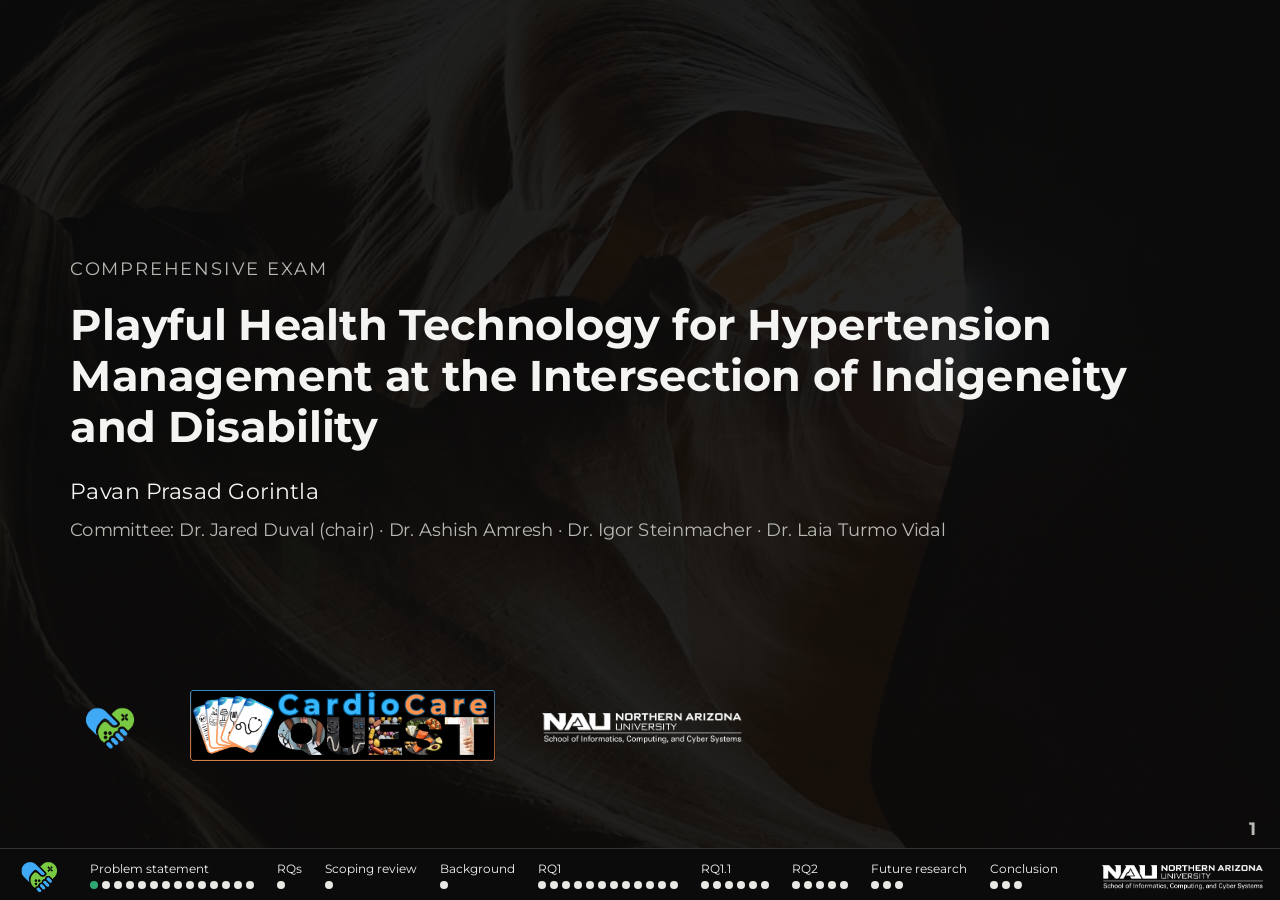
==== commit ea385f27: "Organize the review as an RQ tree: RQ1, RQ1.1, RQ2 Co-Authored-By: Claude Opus 5.5 <noreply@anthropi" ====
--- a/comp-exam/index.html
+++ b/comp-exam/index.html
@@ -69,6 +69,7 @@
 .bw{border:2px solid var(--g);border-radius:14px;padding:22px 24px;font-size:25px;text-align:center;line-height:1.35}.bw.t{border-color:var(--t)}.bw span{display:block;font-size:16px;margin-top:6px}
 .gap{text-align:center;font-size:18px;color:var(--muted);border-top:2px dashed var(--muted);border-bottom:2px dashed var(--muted);margin:0 14px;padding:8px 0}
 .q{font-size:28px;text-align:center;margin:44px auto 0;max-width:1180px;font-style:italic}
+.gaps{display:flex;flex-direction:column;gap:22px;margin-top:26px}.gp{display:grid;grid-template-columns:120px 1fr 330px;align-items:center;gap:24px;background:var(--card);border:1px solid var(--line);border-left:4px solid var(--g);border-radius:12px;padding:22px 26px}.gp .gn{font-size:24px;font-weight:700;color:var(--g)}.gp p{font-size:25px;line-height:1.35;margin:0}.gp em{font-style:normal;font-size:23px;font-weight:600;color:var(--t)}
 /* funnel */
 .funnel{display:flex;flex-direction:column;align-items:center;gap:16px;margin-top:10px}
 .f{background:#22221d;border-radius:10px;padding:16px 26px;font-size:27px;text-align:center;white-space:nowrap;overflow:hidden;width:24%;transition:width .8s ease,opacity .35s}
@@ -77,7 +78,7 @@
 /* tree */
 .tree{display:flex;flex-direction:column;align-items:center}.root{border:2px solid var(--ink);font-size:30px;font-weight:700;padding:14px 34px;border-radius:12px;background:var(--card)}
 .trunk{width:76%;height:34px;border:3px solid var(--g);border-bottom:0;border-radius:10px 10px 0 0;margin-top:34px;position:relative}.trunk:before{content:"";position:absolute;left:50%;top:-37px;height:34px;border-left:3px solid var(--g)}
-.branches{display:grid;grid-template-columns:repeat(4,1fr);gap:22px;width:100%}
+.branches{display:grid;grid-template-columns:repeat(3,1fr);gap:22px;width:100%}
 .br{background:var(--card);border:1px solid var(--line);border-top:4px solid var(--g);border-radius:12px;padding:20px 22px;min-height:330px}
 .bh{font-size:24px;font-weight:700;line-height:1.25}.bc{font-size:18px;color:var(--muted);margin-top:4px}
 .br ul{margin:14px 0 0;padding-left:22px}.br li{font-size:21px;line-height:1.5}
@@ -240,7 +241,7 @@
 .mini{width:auto !important;padding:6px 10px !important}.mini svg{height:auto !important;display:block}
 .paper .ph h2{margin-bottom:18px !important}.slide .crumb2+h2{margin-bottom:26px}.paper .pgrid{margin-top:6px}
 .dgrid{flex:1;align-items:stretch}.dg{display:flex;flex-direction:column}.dg .dr{flex:1;display:flex;align-items:center;padding:14px 18px !important;margin:6px 0;border:1px solid var(--line) !important;border-radius:10px;background:var(--card)}.dg .dr p{font-size:24px !important}
-.bkimg{display:grid;grid-template-columns:1.15fr 1fr;gap:34px;align-items:start}.bkimg figure{margin:0}.bkimg img{max-width:100%;max-height:520px;display:block;border:1px solid #444}.bkimg .bkrow{grid-template-columns:200px 1fr}.bkimg .bkrow p{font-size:21px}
+.bkimg{display:grid;grid-template-columns:1.15fr 1fr;gap:34px;align-items:start}.bkimg figure{margin:0}.bkimg img{max-width:100%;max-height:520px;display:block;border:1px solid #444}.bkimg .bkrow{grid-template-columns:200px 1fr}.mgrid.m7{grid-template-columns:repeat(4,1fr) !important;gap:16px !important;margin-top:18px}.m7 .mc{padding:16px 18px !important}.m7 .mh{font-size:21px !important}.m7 .md{font-size:18px !important;line-height:1.35}.mbt{font-size:10px;font-weight:700;fill:var(--muted)}.mbt.on{fill:#0b0b0b}.tex{display:block;font-size:19px;color:var(--muted);margin-top:6px}.ptab.reach{margin-top:24px}.ptab.reach td,.ptab.reach th{padding:16px 18px;font-size:22px;text-align:left;border-bottom:1px solid var(--line)}.ptab.reach td:first-child{font-weight:700}.bkimg .bkrow p{font-size:21px}
 .paper .pr .row p{font-size:22px !important}.lt{font-size:23px !important}.paper .mn2{font-size:19px !important}
 .title .logos{gap:44px}.title .logos img{background:none}.title .lg-pht{height:84px}.title .lg-ccq{height:90px;background:none !important;border-radius:6px}.title .lg-nau{height:62px}
 .ccqh{display:flex;align-items:center;gap:28px;margin-bottom:22px}.ccqh img{height:90px;background:none !important;border-radius:6px}.ccqh h2{margin:0}
@@ -258,7 +259,7 @@
   </div>
   <div class="logos"><img class="lg-pht" src="pht_logo.png" alt="Playful Health Technology Lab"><img class="lg-ccq" src="ccq_logo_dark.png" alt="CardioCare Quest"><img class="lg-nau" src="nau_logo.png" alt="Northern Arizona University"></div><aside class="notes"><p>Hello everyone, and thank you for being here.</p><p>My comprehensive exam is titled: Playful Health Technology for Hypertension Management at the Intersection of Indigeneity and Disability.</p><p>I thank my committee: Dr. Duval, my chair, Dr. Amresh, Dr. Steinmacher, and Dr. Turmo Vidal.</p></aside></section>
 <section class="slide " data-sec="Introduction"><h2>Agenda</h2>
-    <div class="agenda"><div class="ag" data-step><span class="tn">1</span><div><p class="tt">Problem statement</p><p class="td2">Hypertension, the five factors, and the two communities</p></div></div><div class="ag" data-step><span class="tn">2</span><div><p class="tt">Research questions</p><p class="td2">Three questions that organize the review</p></div></div><div class="ag" data-step><span class="tn">3</span><div><p class="tt">Scoping review</p><p class="td2">How the papers were found</p></div></div><div class="ag" data-step><span class="tn">4</span><div><p class="tt">Background</p><p class="td2">Four branches: hypertension, disability, designing with Native communities, serious games and methods</p></div></div><div class="ag" data-step><span class="tn">5</span><div><p class="tt">Future research</p><p class="td2">Preliminary research questions and preliminary work</p></div></div><div class="ag" data-step><span class="tn">6</span><div><p class="tt">Conclusion</p><p class="td2">Summary, where this review leads, and questions</p></div></div></div><aside class="notes"><p>Here is the agenda.</p><p>(click) Problem statement.</p><p>(click) Research questions.</p><p>(click) Scoping review.</p><p>(click) Background.</p><p>(click) Future research.</p><p>(click) Conclusion.</p></aside></section>
+    <div class="agenda"><div class="ag" data-step><span class="tn">1</span><div><p class="tt">Problem statement</p><p class="td2">Hypertension, the five factors, and the two communities</p></div></div><div class="ag" data-step><span class="tn">2</span><div><p class="tt">Research questions</p><p class="td2">Three questions that organize the review</p></div></div><div class="ag" data-step><span class="tn">3</span><div><p class="tt">Scoping review</p><p class="td2">How the papers were found</p></div></div><div class="ag" data-step><span class="tn">4</span><div><p class="tt">The review, by research question</p><p class="td2">The evidence for RQ1, RQ1.1 and RQ2</p></div></div><div class="ag" data-step><span class="tn">5</span><div><p class="tt">Future research</p><p class="td2">Preliminary research questions and preliminary work</p></div></div><div class="ag" data-step><span class="tn">6</span><div><p class="tt">Conclusion</p><p class="td2">Summary, where this review leads, and questions</p></div></div></div><aside class="notes"><p>Here is the agenda.</p><p>(click) Problem statement.</p><p>(click) Research questions.</p><p>(click) Scoping review.</p><p>(click) The review, by research question.</p><p>(click) Future research.</p><p>(click) Conclusion.</p></aside></section>
 <section class="slide center" data-sec="Introduction">
   <svg class="peaks" viewBox="0 0 900 200" aria-hidden="true"><path d="M0 190 L170 120 L250 150 L360 52 L420 92 L470 30 L540 84 L600 66 L720 140 L900 190"/></svg>
   <h2>Land Acknowledgement</h2>
@@ -279,7 +280,7 @@
     <div class="find" data-step><span class="fa">Eberly et al.&nbsp;<span class="cn">[2]</span></span><p>Of 220,598 American Indian and Alaska Native adults aged 65 and older in Medicare, 72.2% had hypertension (2015 to 2019).</p></div>
     <div class="find" data-step><span class="fa">Rawal et al.&nbsp;<span class="cn">[3]</span></span><p>Among 8,497 American Indian and Alaska Native adults, 42% of heart disease and stroke was linked to hypertension, the largest share of any risk factor.</p></div>
   </div>
-  <div class="refs2"><span>[1] <a href="https://doi.org/10.1371/journal.pone.0143102" target="_blank" rel="noopener">Harmon et al. 2016</a></span><span>[2] <a href="https://doi.org/10.1001/jamanetworkopen.2023.34923" target="_blank" rel="noopener">Eberly et al. 2023</a></span><span>[3] <a href="https://doi.org/10.1136/openhrt-2022-002222" target="_blank" rel="noopener">Rawal et al. 2023</a></span><span>[4] <a href="https://doi.org/10.1161/HYP.0000000000000065" target="_blank" rel="noopener">Whelton et al. 2018 (ACC/AHA guideline)</a></span><span>[5] <a href="https://doi.org/10.1332/17579597Y2024D000000030" target="_blank" rel="noopener">Zamora-Kapoor et al. 2024</a></span></div><aside class="notes"><p>What is hypertension? It is the medical name for high blood pressure: the pressure of the blood inside the blood vessels stays higher than normal for a long time.</p><p>Blood pressure has two numbers. The upper number, systolic, is the pressure when the heart beats. The lower number, diastolic, is the pressure when the heart rests.</p><p>(click) Below 120 over 80 is normal.</p><p>(click) 120 to 129 over less than 80 is elevated.</p><p>(click) 130 to 139, or 80 to 89, is stage 1 hypertension.</p><p>(click) 140 over 90 or higher is stage 2.</p><p>(click) So hypertension starts at 130 over 80.</p><p>(click) For Navajo people, heart disease is a leading threat to life. Harmon and colleagues noted that it is the leading cause of non-accidental death among Navajo people.</p><p>(click) Hypertension is also very common among Native elders. Eberly and colleagues found it in nearly three out of four Native elders in Medicare.</p><p>(click) And hypertension carries more heart disease than any other risk factor. Rawal and colleagues showed this in a national study of Native adults.</p><p>Because hypertension is so common and so serious, it has to be managed every day.</p></aside></section>
+<div class="refs2"><span>[1] <a href="https://doi.org/10.1371/journal.pone.0143102" target="_blank" rel="noopener">Harmon et al. 2016</a></span><span>[2] <a href="https://doi.org/10.1001/jamanetworkopen.2023.34923" target="_blank" rel="noopener">Eberly et al. 2023</a></span><span>[3] <a href="https://doi.org/10.1136/openhrt-2022-002222" target="_blank" rel="noopener">Rawal et al. 2023</a></span></div><aside class="notes"><p>What is hypertension? It is the medical name for high blood pressure: the pressure of the blood inside the blood vessels stays higher than normal for a long time.</p><p>Blood pressure has two numbers. The upper number, systolic, is the pressure when the heart beats. The lower number, diastolic, is the pressure when the heart rests.</p><p>(click) Normal is below 120 over 80.</p><p>(click) Elevated is 120 to 129, with the lower number below 80.</p><p>(click) Stage 1 is 130 to 139, or 80 to 89.</p><p>(click) Stage 2 is 140 or higher, or 90 or higher.</p><p>(click) So hypertension starts at 130 over 80.</p><p>(click) For Navajo people, heart disease is a leading threat to life. Harmon and colleagues noted that it is the leading cause of non-accidental death among Navajos.</p><p>(click) Hypertension is also very common among Native elders. Eberly and colleagues studied the Medicare records of 220,598 American Indian and Alaska Native adults aged 65 and older, from 2015 to 2019, and 72.2 percent had hypertension.</p><p>(click) And hypertension is linked to more heart disease than any other risk factor. Rawal and colleagues studied 8,497 Native adults, and 42 percent of heart disease and stroke was linked to hypertension, the largest share.</p><p>Because hypertension is so common and so serious, it has to be managed every day.</p></aside></section>
 <section class="slide " data-sec="Introduction">
   <h2>Hypertension self-management.</h2>
   <p class="slead">Navajo adults who had been told they had hypertension, Percy et al.&nbsp;<span class="cn">[1]</span></p>
@@ -303,14 +304,14 @@
         <g transform="translate(438 239)" class="hi"><path d="M7 34a17 17 0 0 1 34 0"/><path d="M24 34l9-12"/><circle cx="24" cy="34" r="2.5"/><path d="M11 25l3 2M24 17v4M37 25l-3 2"/></g>
         <text x="462" y="193" class="hlb">Measurement</text></g>
   </svg>
-  <div class="refs2"><span>[1] <a href="https://doi.org/10.1093/jn/127.10.2114s" target="_blank" rel="noopener">Percy et al. 1997</a></span><span>[2] <a href="https://doi.org/10.1145/3663547.3746321" target="_blank" rel="noopener">Graham, Ikwunne &amp; Duval 2025</a></span></div><aside class="notes"><p>Hypertension self-management means the things a person does every day to keep blood pressure in a healthy range.</p><p>(click) Daily care goes beyond medicine. The Navajo Health and Nutrition Survey showed this: people with hypertension were told to lose weight,</p><p>(click) told to cut salt,</p><p>(click) but only about a third were taking medicine.</p><p>(click) This daily care has five factors:</p><p>(click) diet,</p><p>(click) exercise,</p><p>(click) medication,</p><p>(click) education,</p><p>(click) and measurement.</p><p>Each factor has its own meaning, and its own evidence.</p></aside></section>
+  <div class="refs2"><span>[1] <a href="https://doi.org/10.1093/jn/127.10.2114s" target="_blank" rel="noopener">Percy et al. 1997</a></span><span>[2] <a href="https://doi.org/10.1145/3663547.3746321" target="_blank" rel="noopener">Graham, Ikwunne &amp; Duval 2025</a></span></div><aside class="notes"><p>Hypertension self-management means the things a person does every day to keep blood pressure in a healthy range.</p><p>(click) Daily care for hypertension is more than taking medicine. The Navajo Health and Nutrition Survey showed this: 51 percent of people with hypertension were told to lose weight,</p><p>(click) 61 percent were told to cut salt,</p><p>(click) but only 37 percent were taking medicine.</p><p>(click) This daily care has five factors:</p><p>(click) diet,</p><p>(click) exercise,</p><p>(click) medication,</p><p>(click) education,</p><p>(click) and measurement.</p></aside></section>
 <section class="slide " data-sec="Introduction">
   <h2>The five factors, one at a time.</h2>
-  <div class="cols5"><div class="fc" data-step><svg class="ic xl" viewBox="0 0 48 48" aria-hidden="true"><circle cx="27" cy="25" r="15"/><circle cx="27" cy="25" r="9"/><path d="M7 8v12M4 8v7a3 3 0 0 0 6 0V8M7 20v20"/></svg><div class="fn">Diet</div><p class="fm">Choosing healthy foods every day</p><div data-step><div class="fs"><span data-count="8" data-dec="0" data-pre="" data-suf="">8</span></div><p class="fd">weekly DASH sessions with traditional foods, planned for 370 urban Native adults <span class="cn">[1]</span></p></div></div><div class="fc" data-step><svg class="ic xl" viewBox="0 0 48 48" aria-hidden="true"><circle cx="27" cy="8" r="4"/><path d="M25 14l-3 14-7 12M22 28l7 6 2 8M24 18l-8 6M24 18l9 4"/></svg><div class="fn">Exercise</div><p class="fm">Moving the body regularly, such as walking, farming, herding or dancing</p><div data-step><div class="fs"><span data-count="14.7" data-dec="1" data-pre="" data-suf="%">14.7%</span></div><p class="fd">of American Indian and Alaska Native adults meet physical activity recommendations <span class="cn">[2]</span></p></div></div><div class="fc" data-step><svg class="ic xl" viewBox="0 0 48 48" aria-hidden="true"><g transform="rotate(-35 24 24)"><rect x="7" y="17" width="34" height="14" rx="7"/><path d="M24 17v14"/></g></svg><div class="fn">Medication</div><p class="fm">Taking medicine as prescribed</p><div data-step><div class="fs"><span data-count="36" data-dec="0" data-pre="" data-suf="%">36%</span></div><p class="fd">of urban Native elders with diagnosed hypertension had it under control <span class="cn">[3]</span></p></div></div><div class="fc" data-step><svg class="ic xl" viewBox="0 0 48 48" aria-hidden="true"><path d="M24 12c-6-4-13-4-18-2v28c5-2 12-2 18 2 6-4 13-4 18-2V10c-5-2-12-2-18 2z"/><path d="M24 12v28"/></svg><div class="fn">Education</div><p class="fm">Learning about hypertension and how to control it</p><div data-step><div class="fs"><span data-count="4" data-dec="0" data-pre="" data-suf="">4</span></div><p class="fd">topics taught with hula classes: symptoms, medicines, healthy eating, activity and emotions <span class="cn">[4]</span></p></div></div><div class="fc" data-step><svg class="ic xl" viewBox="0 0 48 48" aria-hidden="true"><path d="M7 34a17 17 0 0 1 34 0"/><path d="M24 34l9-12"/><circle cx="24" cy="34" r="2.5"/><path d="M11 25l3 2M24 17v4M37 25l-3 2"/></svg><div class="fn">Measurement</div><p class="fm">Checking your blood pressure regularly and accurately</p><div data-step><div class="fs"><span data-count="50" data-dec="0" data-pre="" data-suf=" of 97">50 of 97</span></div><p class="fd">Navajo adults with high measured blood pressure had been told they had hypertension <span class="cn">[5]</span></p></div></div></div><div class="refs2"><span>[1] <a href="https://doi.org/10.3389/fpubh.2023.1117824" target="_blank" rel="noopener">Sinclair et al. 2023</a></span><span>[2] <a href="https://doi.org/10.1161/CIR.0000000000000773" target="_blank" rel="noopener">Breathett et al. 2020</a></span><span>[3] <a href="https://doi.org/10.1046/j.1365-2389.2003.51261.x" target="_blank" rel="noopener">Rhoades &amp; Buchwald 2003</a></span><span>[4] <a href="https://doi.org/10.1007/s40615-015-0198-4" target="_blank" rel="noopener">Kaholokula et al. 2015</a></span><span>[5] <a href="https://doi.org/10.1093/jn/127.10.2114s" target="_blank" rel="noopener">Percy et al. 1997</a></span></div><aside class="notes"><p>Here is what each factor means, with one example from the literature.</p><p>(click) Diet means choosing healthy foods every day. A well-known plan is DASH, Dietary Approaches to Stop Hypertension.</p><p>(click) A diet plan works better when it fits the culture. Sinclair and colleagues noted that DASH had never been tested with Native adults, so they adapted it with traditional foods such as corn, salmon, beans and squash.</p><p>(click) Exercise means moving the body regularly. For Navajo people, this can be walking, farming, herding and dancing.</p><p>(click) Few Native adults get enough activity, but community programs can help. Breathett and colleagues reported that community exercise classes for elders lowered blood pressure.</p><p>(click) Medication means taking medicine as prescribed.</p><p>(click) But taking medicine does not guarantee control. Rhoades and Buchwald showed this in a Seattle clinic: most Native elders took medicine, yet only about a third had their blood pressure under control.</p><p>(click) Education means learning about hypertension and how to control it.</p><p>(click) Education can be built into a cultural activity. Kaholokula and colleagues taught it alongside hula classes, and blood pressure went down.</p><p>(click) Measurement means checking your own blood pressure regularly and accurately.</p><p>(click) Without measurement, people do not know they are at risk. In the Navajo survey, almost half of the adults with high blood pressure did not know it.</p><p>These five factors do not work alone, because the risks they act on come together.</p></aside></section>
+  <div class="cols5"><div class="fc" data-step><svg class="ic xl" viewBox="0 0 48 48" aria-hidden="true"><circle cx="27" cy="25" r="15"/><circle cx="27" cy="25" r="9"/><path d="M7 8v12M4 8v7a3 3 0 0 0 6 0V8M7 20v20"/></svg><div class="fn">Diet</div><p class="fm">Choosing healthy foods every day</p><div data-step><div class="fs"><span data-count="8" data-dec="0" data-pre="" data-suf="">8</span></div><p class="fd">weekly DASH sessions with traditional foods, planned for 370 urban Native adults <span class="cn">[1]</span></p></div></div><div class="fc" data-step><svg class="ic xl" viewBox="0 0 48 48" aria-hidden="true"><circle cx="27" cy="8" r="4"/><path d="M25 14l-3 14-7 12M22 28l7 6 2 8M24 18l-8 6M24 18l9 4"/></svg><div class="fn">Exercise</div><p class="fm">Moving the body regularly, such as walking, farming, herding or dancing</p><div data-step><div class="fs"><span data-count="14.7" data-dec="1" data-pre="" data-suf="%">14.7%</span></div><p class="fd">of American Indian and Alaska Native adults meet physical activity recommendations <span class="cn">[2]</span></p></div></div><div class="fc" data-step><svg class="ic xl" viewBox="0 0 48 48" aria-hidden="true"><g transform="rotate(-35 24 24)"><rect x="7" y="17" width="34" height="14" rx="7"/><path d="M24 17v14"/></g></svg><div class="fn">Medication</div><p class="fm">Taking medicine as prescribed</p><div data-step><div class="fs"><span data-count="36" data-dec="0" data-pre="" data-suf="%">36%</span></div><p class="fd">of urban Native elders with diagnosed hypertension had it under control <span class="cn">[3]</span></p></div></div><div class="fc" data-step><svg class="ic xl" viewBox="0 0 48 48" aria-hidden="true"><path d="M24 12c-6-4-13-4-18-2v28c5-2 12-2 18 2 6-4 13-4 18-2V10c-5-2-12-2-18 2z"/><path d="M24 12v28"/></svg><div class="fn">Education</div><p class="fm">Learning about hypertension and how to control it</p><div data-step><div class="fs"><span data-count="4" data-dec="0" data-pre="" data-suf="">4</span></div><p class="fd">topics taught with hula classes: symptoms, medicines, healthy eating, activity and emotions <span class="cn">[4]</span></p></div></div><div class="fc" data-step><svg class="ic xl" viewBox="0 0 48 48" aria-hidden="true"><path d="M7 34a17 17 0 0 1 34 0"/><path d="M24 34l9-12"/><circle cx="24" cy="34" r="2.5"/><path d="M11 25l3 2M24 17v4M37 25l-3 2"/></svg><div class="fn">Measurement</div><p class="fm">Checking your blood pressure regularly and accurately</p><div data-step><div class="fs"><span data-count="50" data-dec="0" data-pre="" data-suf=" of 97">50 of 97</span></div><p class="fd">Navajo adults with high measured blood pressure had been told they had hypertension <span class="cn">[5]</span></p></div></div></div><div class="refs2"><span>[1] <a href="https://doi.org/10.3389/fpubh.2023.1117824" target="_blank" rel="noopener">Sinclair et al. 2023</a></span><span>[2] <a href="https://doi.org/10.1161/CIR.0000000000000773" target="_blank" rel="noopener">Breathett et al. 2020</a></span><span>[3] <a href="https://doi.org/10.1046/j.1365-2389.2003.51261.x" target="_blank" rel="noopener">Rhoades &amp; Buchwald 2003</a></span><span>[4] <a href="https://doi.org/10.1007/s40615-015-0198-4" target="_blank" rel="noopener">Kaholokula et al. 2015</a></span><span>[5] <a href="https://doi.org/10.1093/jn/127.10.2114s" target="_blank" rel="noopener">Percy et al. 1997</a></span></div><aside class="notes"><p>Here is what each factor means, with one number from the literature.</p><p>(click) Diet means choosing healthy foods every day. A well-known plan is DASH, Dietary Approaches to Stop Hypertension.</p><p>(click) A diet plan works better when it fits the culture. Sinclair and colleagues planned 8 weekly DASH sessions with traditional foods, such as corn, salmon, beans and squash, for 370 urban Native adults in Washington and Oklahoma.</p><p>(click) Exercise means moving the body regularly. For Navajo people, this can be walking, farming, herding and dancing.</p><p>(click) Most Native adults do not get enough physical activity. Breathett and colleagues reported that only 14.7 percent of American Indian and Alaska Native adults meet the physical activity recommendations.</p><p>(click) Medication means taking medicine as prescribed.</p><p>(click) But taking medicine does not guarantee control. Rhoades and Buchwald found that only 36 percent of urban Native elders with diagnosed hypertension had it under control.</p><p>(click) Education means learning about hypertension and how to control it.</p><p>(click) Education can be built into a cultural activity. Kaholokula and colleagues taught 4 topics with hula classes: symptoms, medicines, healthy eating, and activity and emotions.</p><p>(click) Measurement means checking your own blood pressure regularly and accurately.</p><p>(click) Without measurement, people do not know they have high blood pressure. In the Navajo survey, only 50 of 97 adults with high measured blood pressure had been told they had hypertension.</p><p>These five factors do not work alone, because the risks they act on come together.</p></aside></section>
 <section class="slide " data-sec="Introduction">
   <h2>Heart risk factors cluster, and the five factors act on them.</h2>
   <div class="finds">
-    <div class="find" data-step><span class="fa">Jernigan et al.&nbsp;<span class="cn">[1]</span></span><p>79% of American Indian and Alaska Native adults had at least one of six heart risk factors; about 20% had three or more (2005–06).</p></div>
+    <div class="find" data-step><span class="fa">Jernigan et al.&nbsp;<span class="cn">[1]</span></span><p>79% of American Indian and Alaska Native adults had at least one of six heart risk factors; almost 20% had three or more (2005–06).</p></div>
     <div class="find" data-step><span class="fa">Mendlein et al.&nbsp;<span class="cn">[2]</span></span><p>Navajo adults with obesity were about 4 times as likely to have diabetes, hypertension, or a poor cholesterol level.</p></div>
   </div>
   <svg class="flow" viewBox="0 0 1576 240" role="img" aria-label="Diet and exercise both act on weight and cholesterol; medication and measurement both act on blood pressure; education supports diet, exercise, medication and measurement">
@@ -318,90 +319,90 @@
     <g data-step><rect x="0" y="0" width="240" height="64" rx="12" class="fb"/><g transform="translate(14 8) scale(1)" class="hi"><circle cx="27" cy="25" r="15"/><circle cx="27" cy="25" r="9"/><path d="M7 8v12M4 8v7a3 3 0 0 0 6 0V8M7 20v20"/></g><text x="72" y="41" class="ftx">Diet</text><rect x="250" y="0" width="240" height="64" rx="12" class="fb"/><g transform="translate(264 8) scale(1)" class="hi"><circle cx="27" cy="8" r="4"/><path d="M25 14l-3 14-7 12M22 28l7 6 2 8M24 18l-8 6M24 18l9 4"/></g><text x="322" y="41" class="ftx">Exercise</text><path d="M120 64 C120 117 245 117 245 158" class="fa2"/><path d="M237 156 L245 168 L253 156 z" class="fah ftg"/><path d="M370 64 C370 117 245 117 245 158" class="fa2"/><path d="M237 156 L245 168 L253 156 z" class="fah ftg"/><g class="ftg"><rect x="75" y="170" width="340" height="64" rx="12" class="ft"/><text x="245" y="211" class="ftt" text-anchor="middle">Weight and cholesterol</text></g></g>
     <g data-step><rect x="510" y="0" width="240" height="64" rx="12" class="fb"/><g transform="translate(524 8) scale(1)" class="hi"><g transform="rotate(-35 24 24)"><rect x="7" y="17" width="34" height="14" rx="7"/><path d="M24 17v14"/></g></g><text x="582" y="41" class="ftx">Medication</text><rect x="760" y="0" width="240" height="64" rx="12" class="fb"/><g transform="translate(774 8) scale(1)" class="hi"><path d="M7 34a17 17 0 0 1 34 0"/><path d="M24 34l9-12"/><circle cx="24" cy="34" r="2.5"/><path d="M11 25l3 2M24 17v4M37 25l-3 2"/></g><text x="832" y="41" class="ftx">Measurement</text><path d="M630 64 C630 117 755 117 755 158" class="fa2"/><path d="M747 156 L755 168 L763 156 z" class="fah ftg"/><path d="M880 64 C880 117 755 117 755 158" class="fa2"/><path d="M747 156 L755 168 L763 156 z" class="fah ftg"/><g class="ftg"><rect x="585" y="170" width="340" height="64" rx="12" class="ft"/><text x="755" y="211" class="ftt" text-anchor="middle">Blood pressure</text></g></g>
     <g data-step><rect x="1163" y="0" width="240" height="64" rx="12" class="fb"/><g transform="translate(1177 8) scale(1)" class="hi"><path d="M24 12c-6-4-13-4-18-2v28c5-2 12-2 18 2 6-4 13-4 18-2V10c-5-2-12-2-18 2z"/><path d="M24 12v28"/></g><text x="1235" y="41" class="ftx">Education</text><path d="M1283 64 C1283 117 1086 117 1086 158" class="fa2"/><path d="M1078 156 L1086 168 L1094 156 z" class="fah ftg"/><g class="ftg"><rect x="1020" y="170" width="132" height="64" rx="12" class="ft"/><text x="1086" y="209" class="ftt sm2" text-anchor="middle">Diet</text></g><path d="M1283 64 C1283 117 1226 117 1226 158" class="fa2"/><path d="M1218 156 L1226 168 L1234 156 z" class="fah ftg"/><g class="ftg"><rect x="1160" y="170" width="132" height="64" rx="12" class="ft"/><text x="1226" y="209" class="ftt sm2" text-anchor="middle">Exercise</text></g><path d="M1283 64 C1283 117 1366 117 1366 158" class="fa2"/><path d="M1358 156 L1366 168 L1374 156 z" class="fah ftg"/><g class="ftg"><rect x="1300" y="170" width="132" height="64" rx="12" class="ft"/><text x="1366" y="209" class="ftt sm2" text-anchor="middle">Medication</text></g><path d="M1283 64 C1283 117 1506 117 1506 158" class="fa2"/><path d="M1498 156 L1506 168 L1514 156 z" class="fah ftg"/><g class="ftg"><rect x="1440" y="170" width="132" height="64" rx="12" class="ft"/><text x="1506" y="209" class="ftt sm2" text-anchor="middle">Measurement</text></g></g>
-  </svg><div class="refs2"><span>[1] <a href="https://doi.org/10.2105/AJPH.2009.164285" target="_blank" rel="noopener">Jernigan et al. 2010</a></span><span>[2] <a href="https://doi.org/10.1093/jn/127.10.2099S" target="_blank" rel="noopener">Mendlein et al. 1997</a></span></div><aside class="notes"><p>Heart risk factors rarely come alone.</p><p>(click) Most Native adults carry at least one risk factor, and many carry several. Jernigan and colleagues found that one in five had three or more.</p><p>(click) One risk can bring others with it. Mendlein and colleagues found that Navajo adults with obesity were about four times as likely to also have diabetes, hypertension, or poor cholesterol.</p><p>(click) Therefore all five factors matter. Diet and exercise act on weight and cholesterol.</p><p>(click) Medication and measurement act on blood pressure.</p><p>(click) And education supports all four.</p><p>Who carries these risks? This work centers on two communities.</p></aside></section>
+  </svg><div class="refs2"><span>[1] <a href="https://doi.org/10.2105/AJPH.2009.164285" target="_blank" rel="noopener">Jernigan et al. 2010</a></span><span>[2] <a href="https://doi.org/10.1093/jn/127.10.2099S" target="_blank" rel="noopener">Mendlein et al. 1997</a></span></div><aside class="notes"><p>Heart risk factors rarely come alone.</p><p>(click) Jernigan and colleagues found that in 2005 and 2006, 79 percent of American Indian and Alaska Native adults had at least one of six heart risk factors, and almost 20 percent had three or more.</p><p>(click) Mendlein and colleagues found that Navajo adults with obesity were about 4 times as likely to have diabetes, hypertension, or a poor cholesterol level.</p><p>(click) Therefore all five factors matter. Diet and exercise act on weight and cholesterol, and also on blood pressure.</p><p>(click) Medication and measurement act on blood pressure.</p><p>(click) And education supports all four: diet, exercise, medication and measurement.</p><p>Who carries these risks? This work centers on two communities.</p></aside></section>
 <section class="slide " data-sec="Introduction">
   <h2>Two communities at the center of this work.</h2>
   <div class="rows2">
     <div class="r2"><p class="r2h" data-step>Indigenous communities</p>
-      <div class="cc2" data-step><div class="sn"><span data-count="573" data-dec="0" data-pre="" data-suf="">573</span></div><p>federally recognized tribes in the U.S. <span class="cn">[1]</span></p></div>
+      <div class="cc2" data-step><div class="sn"><span data-count="573" data-dec="0" data-pre="" data-suf="">573</span></div><p>federally recognized tribes in the U.S. (2020) <span class="cn">[1]</span></p></div>
       <div class="cc2" data-step><div class="sn"><span data-count="71" data-dec="0" data-pre="" data-suf="%">71%</span></div><p>of American Indian and Alaska Native people live in <em class="hl">urban</em> areas (2010) <span class="cn">[1]</span></p></div>
       <div class="cc2 me" data-step><svg class="ic sm" viewBox="0 0 48 48" aria-hidden="true"><path d="M24 44s-13-13-13-23a13 13 0 0 1 26 0c0 10-13 23-13 23z"/><circle cx="24" cy="21" r="5"/></svg><p>This work: <em class="hl">urban</em> Diné (Navajo) adults in Flagstaff</p></div></div>
     <div class="r2 t"><p class="r2h" data-step>People with disabilities</p>
       <div class="cc2" data-step><div class="sn"><span data-count="38.4" data-dec="1" data-pre="" data-suf="%">38.4%</span></div><p>of American Indian and Alaska Native adults aged 50 and older reported a disability <span class="cn">[2]</span></p></div>
       <div class="cc2 wide" data-step><div class="eq"><span>Barrier</span><span>Tools</span><span>Context</span><span>Priorities</span><em>→</em><span class="r">Access</span></div><p>Access is situated: each person weighs their barrier, tools, context and priorities. <span class="cn">[3]</span></p></div></div>
-  </div><div class="refs2"><span>[1] <a href="https://doi.org/10.1161/CIR.0000000000000773" target="_blank" rel="noopener">Breathett et al. 2020</a></span><span>[2] <a href="https://pubmed.ncbi.nlm.nih.gov/18072380/" target="_blank" rel="noopener">Okoro et al. 2007</a></span><span>[3] <a href="https://doi.org/10.1145/3663547.3746344" target="_blank" rel="noopener">Mack et al. 2025</a></span></div><aside class="notes"><p>This work centers on two communities.</p><p>(click) The first is Indigenous communities.</p><p>(click) There are 573 federally recognized tribes in the U.S.</p><p>(click) And most Native people now live in cities and towns: 71 percent in 2010, as Breathett and colleagues reported.</p><p>(click) So my work is with urban Diné, or Navajo, adults here in Flagstaff.</p><p>(click) The second is people with disabilities.</p><p>(click) Disability is common among older Native adults. Okoro and colleagues found that more than a third of Native adults aged 50 and older reported one.</p><p>(click) And access looks different for each person. Mack and colleagues showed that each disabled person weighs the barrier, their tools, their situation and their priorities, and chooses what fits them.</p><p>Let me show what we know about hypertension in each community.</p></aside></section>
+  </div><div class="refs2"><span>[1] <a href="https://doi.org/10.1161/CIR.0000000000000773" target="_blank" rel="noopener">Breathett et al. 2020</a></span><span>[2] <a href="https://pubmed.ncbi.nlm.nih.gov/18072380/" target="_blank" rel="noopener">Okoro et al. 2007</a></span><span>[3] <a href="https://doi.org/10.1145/3663547.3746344" target="_blank" rel="noopener">Mack et al. 2025</a></span></div><aside class="notes"><p>This work centers on two communities.</p><p>(click) The first is Indigenous communities.</p><p>(click) In 2020, there were 573 federally recognized tribes in the U.S.</p><p>(click) And most Native people now live in cities and towns: 71 percent in 2010, as Breathett and colleagues reported.</p><p>(click) My work is with urban Diné, or Navajo, adults here in Flagstaff.</p><p>(click) The second is people with disabilities.</p><p>(click) Disability is common among older Native adults. Okoro and colleagues found that 38.4 percent of Native adults aged 50 and older reported one.</p><p>(click) And what makes something accessible differs from person to person. Mack and colleagues showed that each disabled person weighs the barrier, their tools, their situation and their priorities, and chooses what fits them.</p><p>Let me show what we know about hypertension in each community.</p></aside></section>
 <section class="slide " data-sec="Introduction"><h2>First: Indigenous communities.</h2><svg class="venn" viewBox="0 0 1000 480" role="img" aria-label="Venn diagram: Indigenous communities"><g data-step class="pop"><circle cx="380" cy="240" r="235" class="vc1"/><text x="380" y="228" text-anchor="middle" class="vt">Indigenous</text><text x="380" y="262" text-anchor="middle" class="vs">communities</text></g><circle cx="620" cy="240" r="235" class="vghost"/></svg><aside class="notes"><p>(click) First, Indigenous communities.</p></aside></section>
 <section class="slide " data-sec="Introduction">
   <h2>Hypertension in Native communities.</h2>
-  <div class="grid3 g2"><div class="tile " data-step><div class="sn"><span data-count="50" data-dec="0" data-pre="" data-suf=" of 97">50 of 97</span></div><div class="mb "><div class="tr"><div class="fl" style="--w:51.5%"></div></div></div><p>Navajo adults whose measured blood pressure was high had been told they had hypertension. The other 47 did not know. <span class="cn">[1]</span></p><p class="fx"><span>Measurement</span></p></div><div class="tile " data-step><div class="sn"><span data-count="27" data-dec="0" data-pre="" data-suf="%">27%</span></div><div class="mb "><div class="tr"><div class="fl" style="--w:27%"></div></div></div><p>of Northern Plains adults aged 18 to 39 with high measured blood pressure knew it. Awareness rose with age, to 71% at 60 and older. <span class="cn">[2]</span></p><p class="fx"><span>Measurement</span><span>Education</span></p></div><div class="tile " data-step><div class="sn"><span data-count="36" data-dec="0" data-pre="" data-suf="%">36%</span></div><div class="mb "><div class="tr"><div class="fl" style="--w:36%"></div></div></div><p>of urban Native elders diagnosed with hypertension in Seattle had it under control, although 83% took medicine. Nutrition and exercise counseling were each recorded for 27%. <span class="cn">[3]</span></p><p class="fx"><span>Medication</span><span>Diet</span><span>Exercise</span></p></div><div class="tile " data-step><div class="sn"><span data-count="72.2" data-dec="1" data-pre="" data-suf="%">72.2%</span></div><div class="mb "><div class="tr"><div class="fl" style="--w:72.2%"></div></div></div><p>of American Indian and Alaska Native adults aged 65 and older in Medicare had hypertension; 38.8% lived in the most economically distressed communities. <span class="cn">[4]</span></p><p class="fx"><span>Burden</span></p></div></div><div class="refs2"><span>[1] <a href="https://doi.org/10.1093/jn/127.10.2114s" target="_blank" rel="noopener">Percy et al. 1997</a></span><span>[2] <a href="https://www.jstor.org/stable/45403139" target="_blank" rel="noopener">Sharlin et al. 1993</a></span><span>[3] <a href="https://doi.org/10.1046/j.1365-2389.2003.51261.x" target="_blank" rel="noopener">Rhoades &amp; Buchwald 2003</a></span><span>[4] <a href="https://doi.org/10.1001/jamanetworkopen.2023.34923" target="_blank" rel="noopener">Eberly et al. 2023</a></span></div><aside class="notes"><p>In Native communities, hypertension is often hidden and often uncontrolled.</p><p>(click) Many people do not know they have it. In the Navajo survey, almost half of the adults with high blood pressure did not know.</p><p>(click) Young adults know the least. Sharlin and colleagues found that only about a quarter of adults under 40 with high blood pressure knew it.</p><p>(click) Knowing is not enough. In the Seattle clinic, most elders took medicine, but few were in control, and diet and exercise counseling was rare.</p><p>(click) And many live with few resources. Eberly and colleagues found that over a third of Native elders in Medicare lived in the poorest communities.</p><p>These problems become harder when a person also lives with a disability.</p></aside></section>
+  <div class="grid3 g2"><div class="tile " data-step><div class="sn"><span data-count="50" data-dec="0" data-pre="" data-suf=" of 97">50 of 97</span></div><div class="mb "><div class="tr"><div class="fl" style="--w:51.5%"></div></div></div><p>Navajo adults whose measured blood pressure was high had been told they had hypertension. The other 47 did not know. <span class="cn">[1]</span></p><p class="fx"><span>Measurement</span></p></div><div class="tile " data-step><div class="sn"><span data-count="27" data-dec="0" data-pre="" data-suf="%">27%</span></div><div class="mb "><div class="tr"><div class="fl" style="--w:27%"></div></div></div><p>of Northern Plains adults aged 18 to 39 with high measured blood pressure knew it. Awareness rose with age, to 71% at 60 and older. <span class="cn">[2]</span></p><p class="fx"><span>Measurement</span><span>Education</span></p></div><div class="tile " data-step><div class="sn"><span data-count="36" data-dec="0" data-pre="" data-suf="%">36%</span></div><div class="mb "><div class="tr"><div class="fl" style="--w:36%"></div></div></div><p>of urban Native elders diagnosed with hypertension in Seattle had it under control, although 83% took medicine. Nutrition and exercise counseling were each recorded for 27%. <span class="cn">[3]</span></p><p class="fx"><span>Medication</span><span>Diet</span><span>Exercise</span></p></div><div class="tile " data-step><div class="sn"><span data-count="72.2" data-dec="1" data-pre="" data-suf="%">72.2%</span></div><div class="mb "><div class="tr"><div class="fl" style="--w:72.2%"></div></div></div><p>of American Indian and Alaska Native adults aged 65 and older in Medicare had hypertension; 38.8% lived in the most economically distressed communities. <span class="cn">[4]</span></p><p class="fx"><span>Burden</span></p></div></div><div class="refs2"><span>[1] <a href="https://doi.org/10.1093/jn/127.10.2114s" target="_blank" rel="noopener">Percy et al. 1997</a></span><span>[2] <a href="https://www.jstor.org/stable/45403139" target="_blank" rel="noopener">Sharlin et al. 1993</a></span><span>[3] <a href="https://doi.org/10.1046/j.1365-2389.2003.51261.x" target="_blank" rel="noopener">Rhoades &amp; Buchwald 2003</a></span><span>[4] <a href="https://doi.org/10.1001/jamanetworkopen.2023.34923" target="_blank" rel="noopener">Eberly et al. 2023</a></span></div><aside class="notes"><p>In Native communities, two problems stand out: hypertension is often hidden, and it is often uncontrolled.</p><p>(click) Many Native adults with high blood pressure do not know they have it. In the 1991–92 Navajo survey, 50 of 97 adults with high measured blood pressure had been told they had hypertension. The other 47 did not know.</p><p>(click) Young adults are the least likely to know they have high blood pressure. Sharlin and colleagues found that only 27 percent of Northern Plains adults aged 18 to 39 with high blood pressure knew it, compared with 71 percent at 60 and older.</p><p>(click) Taking medicine does not mean blood pressure is under control. In the Seattle clinic, 83 percent of elders took medicine, but only 36 percent had it under control, and nutrition and exercise counseling were each recorded for only 27 percent.</p><p>(click) And many Native elders with hypertension live in economically distressed communities. Eberly and colleagues found that 72.2 percent of Native adults aged 65 and older in Medicare had hypertension, and 38.8 percent lived in the most economically distressed communities.</p><p>These problems become harder when a person also lives with a disability.</p></aside></section>
 <section class="slide " data-sec="Introduction"><h2>Second: people with disabilities.</h2><svg class="venn" viewBox="0 0 1000 480" role="img" aria-label="Venn diagram: Indigenous communities and people with disabilities"><g><circle cx="380" cy="240" r="235" class="vc1"/><text x="262" y="228" text-anchor="middle" class="vt">Indigenous</text><text x="262" y="262" text-anchor="middle" class="vs">communities</text></g><g data-step class="from-r"><circle cx="620" cy="240" r="235" class="vc2"/><text x="738" y="228" text-anchor="middle" class="vt">Disability</text><text x="738" y="262" text-anchor="middle" class="vs">people with disabilities</text></g></svg><aside class="notes"><p>(click) Second, people with disabilities.</p></aside></section>
 <section class="slide " data-sec="Introduction">
   <h2>Hypertension among Native adults with disabilities.</h2>
-  <div class="grid3"><div class="tile t" data-step><div class="sn"><span data-count="42.2" data-dec="1" data-pre="" data-suf="%">42.2%</span></div><div class="mb t"><div class="tr"><div class="fl" style="--w:42.2%"></div></div></div><p>of Navajo clients of tribal rehabilitation programs reported high blood pressure. 51% of all clients had access to a car, which affects clinic visits. <span class="cn">[1]</span></p><p class="fx"><span>Measurement</span><span>Medication</span></p></div><div class="tile t" data-step><div class="sn"><span data-count="62" data-dec="1" data-pre="" data-suf="%">62.0%</span></div><div class="mb t"><span class="ml">Women</span><div class="tr"><div class="fl" style="--w:62%"></div></div></div><div class="mb t"><span class="ml">Men</span><div class="tr"><div class="fl" style="--w:55.5%"></div></div></div><p>of American Indian and Alaska Native women aged 50 and older with a disability had hypertension; 55.5% of men. <span class="cn">[2]</span></p><p class="fx"><span>Burden</span></p></div><div class="tile t" data-step><div class="sn">Top 3</div><p>Hypertension was one of the three most common disabilities reported by 32 Navajo, Zuni, and Laguna adults. 59% did not get the food help they needed, and 63% were limited in driving. <span class="cn">[3]</span></p><p class="fx"><span>Diet</span><span>Measurement</span></p></div><div class="tile t" data-step><div class="sn"><span data-count="57" data-dec="0" data-pre="" data-suf="%">57%</span></div><div class="mb t"><div class="tr"><div class="fl" style="--w:57%"></div></div></div><p>of Navajo assistive-technology users lived more than 20 miles from town. Some had to choose between paying for medication and buying food. <span class="cn">[4]</span></p><p class="fx"><span>Medication</span><span>Exercise</span></p></div><div class="tile t" data-step><div class="sn"></div><p>In a serious game for heart health, captions added for players with hearing loss helped every player learn. <span class="cn">[5]</span></p><p class="fx"><span>Education</span></p></div></div><div class="refs2"><span>[1] <a href="https://doi.org/10.17953/aicr.13.3-4.j8kl71657h1400w2" target="_blank" rel="noopener">Hodge 1989</a></span><span>[2] <a href="https://pubmed.ncbi.nlm.nih.gov/18072380/" target="_blank" rel="noopener">Okoro et al. 2007</a></span><span>[3] <a href="https://eric.ed.gov/?id=ED423647" target="_blank" rel="noopener">Sanderson et al. 1998</a></span><span>[4] <a href="https://doi.org/10.1177/1049732314546755" target="_blank" rel="noopener">Reisinger &amp; Ripat 2014</a></span><span>[5] <a href="https://www.jstor.org/stable/24463889" target="_blank" rel="noopener">Clochesy et al. 2015</a></span></div><aside class="notes"><p>For Native adults with disabilities, hypertension is common, and daily care is harder.</p><p>(click) High blood pressure is a top health problem. Hodge found that it was the most common one among Navajo clients of tribal rehabilitation programs, and only half of the clients had a car.</p><p>(click) It affects more than half. Okoro and colleagues found hypertension in more than half of Native adults aged 50 and older with a disability.</p><p>(click) Disability limits food and travel. Sanderson and colleagues, here at NAU, found that Navajo, Zuni and Laguna adults with disabilities often lacked food help and could not drive.</p><p>(click) Distance and cost force hard choices. Reisinger and Ripat found that some Navajo assistive technology users had to choose between medicine and food.</p><p>(click) But design can help everyone. Clochesy and colleagues added captions to a health game for players with hearing loss, and the captions helped every player.</p><p>So what happens where these two communities meet?</p></aside></section>
+  <div class="grid3"><div class="tile t" data-step><div class="sn"><span data-count="42.2" data-dec="1" data-pre="" data-suf="%">42.2%</span></div><div class="mb t"><div class="tr"><div class="fl" style="--w:42.2%"></div></div></div><p>of Navajo clients of tribal rehabilitation programs reported high blood pressure. 51% of all clients had access to a car, which affects clinic visits. <span class="cn">[1]</span></p><p class="fx"><span>Measurement</span><span>Medication</span></p></div><div class="tile t" data-step><div class="sn"><span data-count="62" data-dec="1" data-pre="" data-suf="%">62.0%</span></div><div class="mb t"><span class="ml">Women</span><div class="tr"><div class="fl" style="--w:62%"></div></div></div><div class="mb t"><span class="ml">Men</span><div class="tr"><div class="fl" style="--w:55.5%"></div></div></div><p>of American Indian and Alaska Native women aged 50 and older with a disability had hypertension; 55.5% of men. <span class="cn">[2]</span></p><p class="fx"><span>Burden</span></p></div><div class="tile t" data-step><div class="sn">Top 3</div><p>Hypertension was one of the three most common &ldquo;disabilities&rdquo; (the authors&rsquo; term) reported by 32 Navajo, Zuni, and Laguna adults. 59% did not get the food help they needed, and 63% were limited in driving. <span class="cn">[3]</span></p><p class="fx"><span>Diet</span><span>Measurement</span></p></div><div class="tile t" data-step><div class="sn"><span data-count="57" data-dec="0" data-pre="" data-suf="%">57%</span></div><div class="mb t"><div class="tr"><div class="fl" style="--w:57%"></div></div></div><p>of Navajo assistive-technology users lived more than 20 miles from town. Some had to choose between paying for medication and buying food. <span class="cn">[4]</span></p><p class="fx"><span>Medication</span><span>Exercise</span></p></div><div class="tile t" data-step><div class="sn"></div><p>In a serious game for heart health (non-Native sample), captions added for players with hearing loss helped all users. <span class="cn">[5]</span></p><p class="fx"><span>Education</span></p></div></div><div class="refs2"><span>[1] <a href="https://doi.org/10.17953/aicr.13.3-4.j8kl71657h1400w2" target="_blank" rel="noopener">Hodge 1989</a></span><span>[2] <a href="https://pubmed.ncbi.nlm.nih.gov/18072380/" target="_blank" rel="noopener">Okoro et al. 2007</a></span><span>[3] <a href="https://eric.ed.gov/?id=ED423647" target="_blank" rel="noopener">Sanderson et al. 1998</a></span><span>[4] <a href="https://doi.org/10.1177/1049732314546755" target="_blank" rel="noopener">Reisinger &amp; Ripat 2014</a></span><span>[5] <a href="https://www.jstor.org/stable/24463889" target="_blank" rel="noopener">Clochesy et al. 2015</a></span></div><aside class="notes"><p>For Native adults with disabilities, hypertension is common and daily care is harder. Four studies show this, and a fifth shows one way design can help.</p><p>(click) High blood pressure is a leading health problem among Native adults with disabilities. Hodge found that 42.2 percent of Navajo clients of tribal rehabilitation programs reported it, and only 51 percent of all clients had access to a car.</p><p>(click) Hypertension affects more than half of older Native adults with a disability. Okoro and colleagues found hypertension in 62.0 percent of women and 55.5 percent of men aged 50 and older with a disability.</p><p>(click) Disability makes it harder to get food and to travel. Sanderson and colleagues, here at NAU, interviewed 32 Navajo, Zuni and Laguna adults with disabilities. Hypertension was one of the top 3 "disabilities" they reported, in the authors’ words, 59 percent did not get the food help they needed, and 63 percent were limited in driving.</p><p>(click) Distance and cost make daily care harder. Reisinger and Ripat found that 57 percent of Navajo assistive technology users lived more than 20 miles from town, and some had to choose between medicine and food.</p><p>(click) Designing for one disability can help every user. In a health game tested outside Native communities, Clochesy and colleagues added captions for players with hearing loss, and the captions helped all users.</p><p>What happens where these two communities meet?</p></aside></section>
 <section class="slide " data-sec="Introduction"><h2>Where the two communities meet.</h2><svg class="venn v3" viewBox="0 0 1000 575" role="img" aria-label="Venn diagram: Indigenous communities and people with disabilities, with urban Diné adults with disabilities as the research focus in the overlap"><g><circle cx="380" cy="240" r="235" class="vc1"/><text x="262" y="228" text-anchor="middle" class="vt">Indigenous</text><text x="262" y="262" text-anchor="middle" class="vs">communities</text></g><g><circle cx="620" cy="240" r="235" class="vc2"/><text x="738" y="228" text-anchor="middle" class="vt">Disability</text><text x="738" y="262" text-anchor="middle" class="vs">people with disabilities</text></g><g data-step class="pop"><text x="500" y="214" text-anchor="middle" class="vm">Urban Diné</text><text x="500" y="242" text-anchor="middle" class="vm">adults with</text><text x="500" y="270" text-anchor="middle" class="vm">disabilities</text><path d="M500 286 V522" class="varrow"/><path d="M491 514 L500 530 L509 514 z" class="vah"/><text x="500" y="562" text-anchor="middle" class="vk2">Research focus</text></g></svg>
-  <div class="vnote" data-step><p class="label">Research gap</p><p>Research on hypertension in Native communities and research on disability in Native adults have been done separately. This work brings them together, with urban Diné adults with disabilities and their caregivers.</p></div><aside class="notes"><p>Intersectionality means that when two identities meet in one person, the experience is different from either one alone.</p><p>(click) In the overlap are urban Diné adults with disabilities. They are the focus of this work.</p><p>(click) However, research on hypertension in Native communities and research on disability in Native adults have been done separately. This work brings them together.</p></aside></section>
+  <div class="vnote" data-step><p class="label">Research gap</p><p>Studies describe hypertension among Native adults with disabilities, but no design or technology work has been done with them. This work brings them together, with urban Diné adults with disabilities and their caregivers.</p></div><aside class="notes"><p>Intersectionality means that when two identities meet in one person, the experience is different from either one alone.</p><p>(click) In the overlap are urban Diné adults with disabilities. They are the focus of this work.</p><p>(click) However, while studies describe hypertension among Native adults with disabilities, no design or technology work has been done with them. This work brings the two together.</p></aside></section>
 <section class="slide " data-sec="Problem Statement">
   <h2>Problem statement</h2>
   <ol class="psl"><li data-step><p>Hypertension is managed every day, at home, through five factors: diet, exercise, medication, education, and measurement. <span class="cn">[1]</span></p></li><li data-step><p>In a Navajo survey, 97 adults had high blood pressure when it was measured; 47 of them did not know they had hypertension. <span class="cn">[2]</span></p></li><li data-step><p>Hypertension is common among Native adults with disabilities: among American Indian and Alaska Native adults aged 50 and older with a disability, 62.0% of women and 55.5% of men had it. <span class="cn">[3]</span></p></li><li data-step><p>Disability adds barriers to each factor: distance from town, transport, food, and access to information. <span class="cn">[4]</span></p></li></ol>
-  <div class="pbox" data-step><p class="label">The problem</p><p>Playful tools for hypertension self-management have been co-designed with Indigenous communities. Research on Native adults with disabilities is a separate body of work. This review brings the two together, to guide the design of playful hypertension self-management with urban Diné adults with disabilities.</p></div><div class="refs2"><span>[1] <a href="https://doi.org/10.1145/3663547.3746321" target="_blank" rel="noopener">Graham, Ikwunne &amp; Duval 2025</a></span><span>[2] <a href="https://doi.org/10.1093/jn/127.10.2114s" target="_blank" rel="noopener">Percy et al. 1997</a></span><span>[3] <a href="https://pubmed.ncbi.nlm.nih.gov/18072380/" target="_blank" rel="noopener">Okoro et al. 2007</a></span><span>[4] <a href="https://doi.org/10.1177/1049732314546755" target="_blank" rel="noopener">Reisinger &amp; Ripat 2014</a></span></div><aside class="notes"><p>This leads to the problem statement.</p><p>(click) Hypertension is managed through five daily factors.</p><p>(click) Many Native adults do not know they have hypertension.</p><p>(click) Hypertension is common among Native adults with disabilities.</p><p>(click) And disability adds barriers to each factor: distance, transport, food and information.</p><p>(click) Playful tools for hypertension have been co-designed with Indigenous communities, but not with Native adults with disabilities. This review brings the two together, to guide the design of playful tools with urban Diné adults with disabilities.</p><p>To guide this review, I ask three research questions.</p></aside></section>
+  <div class="pbox" data-step><p class="label">The problem</p><p>Playful tools for hypertension self-management have been co-designed with Indigenous communities. Research on Native adults with disabilities is a separate body of work. This review brings the two together, to guide the design of playful hypertension self-management with urban Diné adults with disabilities.</p></div><div class="refs2"><span>[1] <a href="https://doi.org/10.1145/3663547.3746321" target="_blank" rel="noopener">Graham, Ikwunne &amp; Duval 2025</a></span><span>[2] <a href="https://doi.org/10.1093/jn/127.10.2114s" target="_blank" rel="noopener">Percy et al. 1997</a></span><span>[3] <a href="https://pubmed.ncbi.nlm.nih.gov/18072380/" target="_blank" rel="noopener">Okoro et al. 2007</a></span><span>[4] <a href="https://doi.org/10.1177/1049732314546755" target="_blank" rel="noopener">Reisinger &amp; Ripat 2014</a></span></div><aside class="notes"><p>This leads to the problem statement.</p><p>(click) Hypertension is managed every day, at home, through five factors: diet, exercise, medication, education and measurement.</p><p>(click) Many Native adults do not know they have it. In the 1991–92 Navajo survey, 47 of 97 adults with high blood pressure did not know.</p><p>(click) Hypertension is common among Native adults with disabilities: 62.0 percent of women and 55.5 percent of men aged 50 and older with a disability.</p><p>(click) And disability adds barriers to each factor: distance from town, transport, food and information.</p><p>(click) Playful tools for hypertension have been co-designed with Indigenous communities, but research on Native adults with disabilities is separate. This review brings the two together, to guide the design of playful tools with urban Diné adults with disabilities.</p></aside></section>
 <section class="slide " data-sec="Research Questions">
   <h2>Research questions</h2>
   <div class="rqs"><div class="rq" data-step><div class="rqn">RQ1</div><div><p class="rqq">How are serious games and playful health technologies used for hypertension self-management?</p></div></div><div class="rq" data-step><div class="rqn">RQ1.1</div><div><p class="rqq">What portion of this work is designed for Indigenous communities and people with disabilities?</p></div></div><div class="rq" data-step><div class="rqn">RQ2</div><div><p class="rqq">What human-centered design methods support intersectional design of playful health technologies with Indigenous communities and people with disabilities?</p></div></div></div><aside class="notes"><p>This review asks three research questions.</p><p>(click) RQ1: How are serious games and playful health technologies used for hypertension self-management?</p><p>(click) RQ1.1: What portion of this work is designed for Indigenous communities and people with disabilities?</p><p>(click) RQ2: What human-centered design methods support intersectional design of playful health technologies with Indigenous communities and people with disabilities?</p><p>To answer them, I ran a scoping review.</p></aside></section>
 <section class="slide " data-sec="Scoping Review">
   <h2>The scoping review: how I found the papers.</h2>
-  <div class="funnel"><div class="f" data-step style="--w:96%"><span class="fv"><span data-count="1759" data-dec="0" data-pre="" data-suf="">1,759</span></span> records found in three databases<small>PubMed 1,539, ACM Digital Library 100, Google Scholar 120</small></div><div class="f" data-step style="--w:84%"><span class="fv"><span data-count="1709" data-dec="0" data-pre="" data-suf="">1,709</span></span> after duplicates removed<small>50 duplicates removed</small></div><div class="f" data-step style="--w:70%"><span class="fv"><span data-count="527" data-dec="0" data-pre="" data-suf="">527</span></span> selected for full text<small>1,182 removed on title and abstract</small></div><div class="f" data-step style="--w:56%"><span class="fv"><span data-count="176" data-dec="0" data-pre="" data-suf="">176</span></span> met the inclusion criteria<small>351 excluded at full text</small></div><div class="f core" data-step style="--w:44%"><span class="fv"><span data-count="42" data-dec="0" data-pre="" data-suf="">42</span></span> read in full<small>38 intervention papers and 4 co-design papers</small></div></div><aside class="notes"><p>A scoping review maps what research exists on a topic.</p><p>(click) I searched PubMed, the ACM Digital Library and Google Scholar, and found 1,759 records.</p><p>(click) After removing duplicates, 1,709 were left.</p><p>(click) Screening titles and abstracts left 527.</p><p>(click) Reading the full texts left 176 that met the criteria.</p><p>(click) I read 42 of them in full for this review.</p><p>I organized these papers as a tree.</p></aside></section>
+  <div class="funnel"><div class="f" data-step style="--w:96%"><span class="fv"><span data-count="1759" data-dec="0" data-pre="" data-suf="">1,759</span></span> records found in three databases<small>PubMed 1,539, ACM Digital Library 100, Google Scholar 120</small></div><div class="f" data-step style="--w:84%"><span class="fv"><span data-count="1709" data-dec="0" data-pre="" data-suf="">1,709</span></span> after duplicates removed<small>50 duplicates removed</small></div><div class="f" data-step style="--w:70%"><span class="fv"><span data-count="527" data-dec="0" data-pre="" data-suf="">527</span></span> selected for full text<small>1,182 removed on title and abstract</small></div><div class="f" data-step style="--w:56%"><span class="fv"><span data-count="176" data-dec="0" data-pre="" data-suf="">176</span></span> met the inclusion criteria<small>351 excluded at full text</small></div><div class="f core" data-step style="--w:44%"><span class="fv"><span data-count="42" data-dec="0" data-pre="" data-suf="">42</span></span> read in full<small>38 intervention papers and 4 co-design papers</small></div></div><aside class="notes"><p>A scoping review maps what research exists on a topic.</p><p>(click) I searched three databases and found 1,759 records: 1,539 from PubMed, 100 from the ACM Digital Library, and 120 from Google Scholar.</p><p>(click) 50 were duplicates, so 1,709 were left.</p><p>(click) Screening titles and abstracts removed 1,182, and 527 were selected for full text.</p><p>(click) Reading the full texts excluded 351 more, and 176 met the inclusion criteria.</p><p>(click) I read 42 in full: 38 intervention papers and 4 co-design papers. The other 134 I kept as background: reviews, protocols, and tools for other conditions or without play.</p><p>This is my corpus of 42 papers, not an exhaustive search. I organized it as a tree.</p></aside></section>
 <section class="slide " data-sec="Background">
-  <h2>The background: 42 papers in four branches.</h2>
+  <h2>The review, organized by research question.</h2>
   <div class="tree2">
     <div class="root">42 papers</div>
-    <svg class="links" viewBox="0 0 1424 70" preserveAspectRatio="none" aria-hidden="true"><path class="lk lk0" d="M712 0 V34 H170 V70"/><path class="lk lk1" d="M712 0 V34 H531 V70"/><path class="lk lk2" d="M712 0 V34 H893 V70"/><path class="lk lk3" d="M712 0 V34 H1254 V70"/></svg>
-    <div class="branches"><div class="br br0" data-step><div class="bh">Hypertension in Native communities</div><ul><li>Burden and awareness</li><li>Risk factors</li><li>Social context</li><li>Care at home</li></ul></div><div class="br br1" data-step><div class="bh">Disability in Native communities</div><ul><li>Disability and blood pressure</li><li>Place and environment</li><li>Native views of disability</li><li>Fitting the measures</li></ul></div><div class="br br2" data-step><div class="bh">Designing with Native communities</div><ul><li>Cultural grounding</li><li>Community decides</li></ul></div><div class="br br3" data-step><div class="bh">Serious games and methods</div><ul><li>Hypertension games</li><li>Design methods</li><li>Study designs</li></ul></div></div>
-  </div><aside class="notes"><p>The background has four branches.</p><p>(click) Hypertension in Native communities.</p><p>(click) Disability in Native communities.</p><p>(click) Designing with Native communities.</p><p>(click) And serious games and methods.</p><p>The small tree in the corner of each slide shows where we are. We start with hypertension, and with one long-standing problem: awareness.</p></aside></section>
-<section class="slide " data-sec="Hypertension">
-  <div class="mini" aria-label="Background tree: branch 1, Burden and awareness"><svg viewBox="0 0 259 96" style="width:246px" aria-hidden="true"><rect x="70" y="2" width="60" height="18" rx="4" class="mr"/><path d="M100 20 V34 H25 V48" class="ml on"/><rect x="5" y="48" width="40" height="16" rx="3" class="mb2 on"/><path d="M100 20 V34 H75 V48" class="ml"/><rect x="55" y="48" width="40" height="16" rx="3" class="mb2"/><path d="M100 20 V34 H125 V48" class="ml"/><rect x="105" y="48" width="40" height="16" rx="3" class="mb2"/><path d="M100 20 V34 H175 V48" class="ml"/><rect x="155" y="48" width="40" height="16" rx="3" class="mb2"/><path d="M25 64 V80" class="ml on"/><circle cx="25" cy="86" r="7" class="mleaf"/><text x="39" y="92" class="mlt">Burden and awareness</text></svg></div>
-  <p class="crumb2">Hypertension in Native communities · Burden and awareness</p>
+    <svg class="links" viewBox="0 0 1424 70" preserveAspectRatio="none" aria-hidden="true"><path class="lk lk0" d="M712 0 V34 H237 V70"/><path class="lk lk1" d="M712 0 V34 H712 V70"/><path class="lk lk2" d="M712 0 V34 H1187 V70"/></svg>
+    <div class="branches"><div class="br br0" data-step><div class="bh">RQ1: How are games used for hypertension self-management?</div><ul><li>Burden and awareness</li><li>Risk factors</li><li>Social context</li><li>Care at home</li><li>Types of play</li><li>Hypertension games</li></ul></div><div class="br br1" data-step><div class="bh">RQ1.1: How much of this work reaches Native adults with disabilities?</div><ul><li>Disability and blood pressure</li><li>Place and environment</li><li>Native views of disability</li><li>Fitting the measures</li><li>Who it reaches</li></ul></div><div class="br br2" data-step><div class="bh">RQ2: Which design methods support intersectional design?</div><ul><li>Cultural grounding</li><li>Community decides</li><li>Design methods</li></ul></div></div>
+  </div><aside class="notes"><p>I organize the 42 papers as a tree, with one branch for each research question.</p><p>(click) RQ1: how games are used for hypertension self-management. It starts with what self-management needs in Native communities, then the types of play, then the hypertension games.</p><p>(click) RQ1.1: how much of this work reaches Native adults with disabilities. It starts with what we know about disability in Native communities, then whom the games reach.</p><p>(click) RQ2: which design methods support intersectional design.</p><p>The small tree in the corner of each slide shows which question we are on. We start with RQ1, and with one long-standing problem: awareness.</p></aside></section>
+<section class="slide " data-sec="RQ1">
+  <div class="mini" aria-label="Research question tree: RQ1, Burden and awareness"><svg viewBox="0 0 274 96" style="width:260px" aria-hidden="true"><rect x="70" y="2" width="60" height="18" rx="4" class="mr"/><path d="M100 20 V34 H40 V48" class="ml on"/><rect x="16" y="48" width="48" height="16" rx="3" class="mb2 on"/><text x="40" y="60" text-anchor="middle" class="mbt on">RQ1</text><path d="M100 20 V34 H100 V48" class="ml"/><rect x="76" y="48" width="48" height="16" rx="3" class="mb2"/><text x="100" y="60" text-anchor="middle" class="mbt">RQ1.1</text><path d="M100 20 V34 H160 V48" class="ml"/><rect x="136" y="48" width="48" height="16" rx="3" class="mb2"/><text x="160" y="60" text-anchor="middle" class="mbt">RQ2</text><path d="M40 64 V80" class="ml on"/><circle cx="40" cy="86" r="7" class="mleaf"/><text x="54" y="92" class="mlt">Burden and awareness</text></svg></div>
+  <p class="crumb2">RQ1 · Burden and awareness</p>
   <h2>Knowing one&rsquo;s own blood pressure, 1993 to 2022.</h2>
   <div class="tl"><div class="ti" data-step><div class="ty">1993</div><div class="td"></div><div class="tx"><p class="tf"><b class="ta">Sharlin and colleagues</b> found that half of adults with high measured blood pressure knew they had hypertension. Among adults aged 18 to 39, only 27% knew. <span class="cn">[1]</span></p></div></div><div class="ti" data-step><div class="ty">1997</div><div class="td"></div><div class="tx"><p class="tf"><b class="ta">Percy and colleagues</b> found that 19% of Navajo adults had hypertension. Of 97 adults with high measured blood pressure, 50 had been told they had it. <span class="cn">[2]</span></p></div></div><div class="ti" data-step><div class="ty">2015</div><div class="td"></div><div class="tx"><p class="tf"><b class="ta">Jolly and colleagues</b> found that 64% of Alaska Native adults with hypertension knew they had it, and 39% had it controlled with medicine. <span class="cn">[3]</span></p></div></div><div class="ti" data-step><div class="ty">2022</div><div class="td"></div><div class="tx"><p class="tf"><b class="ta">Schaefer and colleagues</b> found that patients often saw hypertension as a short-term state, while providers saw it as a long-term condition. <span class="cn">[4]</span></p></div></div></div>
-<div class="refs2"><span>[1] <a href="https://www.jstor.org/stable/45403139" target="_blank" rel="noopener">Sharlin et al. 1993</a></span><span>[2] <a href="https://doi.org/10.1093/jn/127.10.2114s" target="_blank" rel="noopener">Percy et al. 1997</a></span><span>[3] <a href="https://doi.org/10.1111/jch.12483" target="_blank" rel="noopener">Jolly et al. 2015</a></span><span>[4] <a href="https://doi.org/10.1080/22423982.2022.2049054" target="_blank" rel="noopener">Schaefer et al. 2022</a></span></div><aside class="notes"><p>People with high blood pressure often do not know it, and this has been true for thirty years.</p><p>(click) In 1993, only half of adults with high blood pressure on a South Dakota reservation knew it, as Sharlin and colleagues found.</p><p>(click) In 1997, the Navajo survey found almost the same.</p><p>(click) By 2015, more people knew, but fewer than half had it under control, as Jolly and colleagues found in western Alaska.</p><p>(click) One reason is that patients and providers see hypertension differently, as Schaefer and colleagues found in 2022.</p><p>Let me show how each study reached its finding, starting with how awareness is measured.</p></aside></section>
-<section class="slide paper" data-sec="Hypertension">
-  <div class="mini" aria-label="Background tree: branch 1, Burden and awareness"><svg viewBox="0 0 259 96" style="width:246px" aria-hidden="true"><rect x="70" y="2" width="60" height="18" rx="4" class="mr"/><path d="M100 20 V34 H25 V48" class="ml on"/><rect x="5" y="48" width="40" height="16" rx="3" class="mb2 on"/><path d="M100 20 V34 H75 V48" class="ml"/><rect x="55" y="48" width="40" height="16" rx="3" class="mb2"/><path d="M100 20 V34 H125 V48" class="ml"/><rect x="105" y="48" width="40" height="16" rx="3" class="mb2"/><path d="M100 20 V34 H175 V48" class="ml"/><rect x="155" y="48" width="40" height="16" rx="3" class="mb2"/><path d="M25 64 V80" class="ml on"/><circle cx="25" cy="86" r="7" class="mleaf"/><text x="39" y="92" class="mlt">Burden and awareness</text></svg></div>
-  <div class="ph"><span class="crumb">Hypertension in Native communities · Burden and awareness</span><h2>Checking self-reported hypertension against measured blood pressure, Northern Plains. <span class="cn">[1]</span></h2></div>
+<div class="refs2"><span>[1] <a href="https://www.jstor.org/stable/45403139" target="_blank" rel="noopener">Sharlin et al. 1993</a></span><span>[2] <a href="https://doi.org/10.1093/jn/127.10.2114s" target="_blank" rel="noopener">Percy et al. 1997</a></span><span>[3] <a href="https://doi.org/10.1111/jch.12483" target="_blank" rel="noopener">Jolly et al. 2015</a></span><span>[4] <a href="https://doi.org/10.1080/22423982.2022.2049054" target="_blank" rel="noopener">Schaefer et al. 2022</a></span></div><aside class="notes"><p>RQ1 starts with what hypertension self-management needs in Native communities, in four parts: awareness, risk factors, social context, and care at home.</p><p>The first is awareness. Studies from 1993 to 2022, in different Native communities, show that many people with high blood pressure do not know it. They used different methods, so they are not one trend.</p><p>(click) In 1993, Sharlin and colleagues found that only half of adults with high measured blood pressure knew it, and among adults aged 18 to 39, only 27 percent.</p><p>(click) In 1997, Percy and colleagues found that 19 percent of Navajo adults had hypertension, and only 50 of 97 with high blood pressure had been told.</p><p>(click) By 2015, Jolly and colleagues found that 64 percent of Alaska Native adults with hypertension knew it, but only 39 percent had it under control.</p><p>(click) In 2022, Schaefer and colleagues found that patients saw hypertension as short-term, and providers saw it as long-term.</p><p>Let me show how each study reached its finding, starting with how awareness is measured.</p></aside></section>
+<section class="slide paper" data-sec="RQ1">
+  <div class="mini" aria-label="Research question tree: RQ1, Burden and awareness"><svg viewBox="0 0 274 96" style="width:260px" aria-hidden="true"><rect x="70" y="2" width="60" height="18" rx="4" class="mr"/><path d="M100 20 V34 H40 V48" class="ml on"/><rect x="16" y="48" width="48" height="16" rx="3" class="mb2 on"/><text x="40" y="60" text-anchor="middle" class="mbt on">RQ1</text><path d="M100 20 V34 H100 V48" class="ml"/><rect x="76" y="48" width="48" height="16" rx="3" class="mb2"/><text x="100" y="60" text-anchor="middle" class="mbt">RQ1.1</text><path d="M100 20 V34 H160 V48" class="ml"/><rect x="136" y="48" width="48" height="16" rx="3" class="mb2"/><text x="160" y="60" text-anchor="middle" class="mbt">RQ2</text><path d="M40 64 V80" class="ml on"/><circle cx="40" cy="86" r="7" class="mleaf"/><text x="54" y="92" class="mlt">Burden and awareness</text></svg></div>
+  <div class="ph"><span class="crumb">RQ1 · Burden and awareness</span><h2>Checking self-reported hypertension against measured blood pressure, Northern Plains. <span class="cn">[1]</span></h2></div>
   <div class="pgrid wide">
-    <div class="pl two-fig stack"><div data-step><p class="figtag">From the paper</p><img src="c_sharlin_t3.png" alt="Sharlin et al. 1993, Table 3: test characteristics of self-reported hypertension. Sensitivity 50 overall, 27 at ages 18 to 39, 56 at 40 to 59, 71 at 60 and older"></div><div data-step><p class="figtag">Redrawn from the paper</p><div class="chart"><div class="cr"><span class="cl">Ages 18–39</span><div class="ct"><div class="cf" style="--w:27.0%;transition-delay:0ms"></div></div><span class="cv">27%</span></div><div class="cr"><span class="cl">Ages 40–59</span><div class="ct"><div class="cf" style="--w:56.0%;transition-delay:150ms"></div></div><span class="cv">56%</span></div><div class="cr"><span class="cl">Ages 60+</span><div class="ct"><div class="cf" style="--w:71.0%;transition-delay:300ms"></div></div><span class="cv">71%</span></div><div class="cr"><span class="cl">Overall</span><div class="ct"><div class="cf all" style="--w:50.0%;transition-delay:450ms"></div></div><span class="cv">50%</span></div></div></div></div>
+    <div class="pl two-fig stack" data-step><div><p class="figtag">From the paper</p><img src="c_sharlin_t3.png" alt="Sharlin et al. 1993, Table 3: test characteristics of self-reported hypertension. Sensitivity 50 overall, 27 at ages 18 to 39, 56 at 40 to 59, 71 at 60 and older"></div><div><p class="figtag">Redrawn from the paper</p><div class="chart"><div class="cr"><span class="cl">Ages 18–39</span><div class="ct"><div class="cf" style="--w:27.0%;transition-delay:0ms"></div></div><span class="cv">27%</span></div><div class="cr"><span class="cl">Ages 40–59</span><div class="ct"><div class="cf" style="--w:56.0%;transition-delay:150ms"></div></div><span class="cv">56%</span></div><div class="cr"><span class="cl">Ages 60+</span><div class="ct"><div class="cf" style="--w:71.0%;transition-delay:300ms"></div></div><span class="cv">71%</span></div><div class="cr"><span class="cl">Overall</span><div class="ct"><div class="cf all" style="--w:50.0%;transition-delay:450ms"></div></div><span class="cv">50%</span></div></div></div></div>
     <div class="pr">
       <div class="row" data-step><span class="rl">Aim</span><p>Find out how many adults with high blood pressure know they have it, by comparing what they report with what is measured.</p></div>
       <div class="row" data-step><span class="rl">Who</span><p>418 adults of one tribe on a South Dakota reservation, 1986.</p></div>
       <div class="row" data-step><span class="rl">Method</span><div><span class="mtag">Cross-sectional household survey</span><p class="mn2">Focus: people were asked if a health worker had ever said their blood pressure was high, then their blood pressure was measured. The answers were scored like a screening test.</p></div></div>
       <div class="row" data-step><span class="rl">Results</span><p>50% of adults with high measured blood pressure knew they had hypertension. Among adults aged 18 to 39, only 27% knew.</p></div>
     </div>
-  </div><div class="refs2"><span>[1] <a href="https://www.jstor.org/stable/45403139" target="_blank" rel="noopener">Sharlin et al. 1993</a></span></div><aside class="notes"><p>To know whether people know their blood pressure, you have to ask them and then measure.</p><p>(click) Sharlin and colleagues did exactly this. Their table shows, for each age group, how many people with high blood pressure said they had it.</p><p>(click) In the chart, the younger the group, the fewer knew.</p><p>(click) Their aim was to compare what people say with what is measured.</p><p>(click) They worked with 418 adults of one tribe in South Dakota.</p><p>(click) Health workers asked each person, then measured their blood pressure.</p><p>(click) Only half knew, and among young adults only about a quarter.</p><p>The Navajo Nation later did the same at a much larger scale.</p></aside></section>
-<section class="slide paper" data-sec="Hypertension">
-  <div class="mini" aria-label="Background tree: branch 1, Burden and awareness"><svg viewBox="0 0 259 96" style="width:246px" aria-hidden="true"><rect x="70" y="2" width="60" height="18" rx="4" class="mr"/><path d="M100 20 V34 H25 V48" class="ml on"/><rect x="5" y="48" width="40" height="16" rx="3" class="mb2 on"/><path d="M100 20 V34 H75 V48" class="ml"/><rect x="55" y="48" width="40" height="16" rx="3" class="mb2"/><path d="M100 20 V34 H125 V48" class="ml"/><rect x="105" y="48" width="40" height="16" rx="3" class="mb2"/><path d="M100 20 V34 H175 V48" class="ml"/><rect x="155" y="48" width="40" height="16" rx="3" class="mb2"/><path d="M25 64 V80" class="ml on"/><circle cx="25" cy="86" r="7" class="mleaf"/><text x="39" y="92" class="mlt">Burden and awareness</text></svg></div>
-  <div class="ph"><span class="crumb">Hypertension in Native communities · Burden and awareness</span><h2>How common is hypertension among Navajo adults: the Navajo Health and Nutrition Survey. <span class="cn">[1]</span></h2></div>
+  </div><div class="refs2"><span>[1] <a href="https://www.jstor.org/stable/45403139" target="_blank" rel="noopener">Sharlin et al. 1993</a></span></div><aside class="notes"><p>To know whether people know their blood pressure, you have to ask them and then measure.</p><p>(click) Sharlin and colleagues did exactly this. Their table shows, for each age group, how many people with high blood pressure said they had it. In the chart: 27 percent at ages 18 to 39, 56 percent at 40 to 59, 71 percent at 60 and older, and 50 percent overall.</p><p>(click) Their aim was to compare what people say with what is measured.</p><p>(click) They studied 418 adults of one tribe on a South Dakota reservation, in 1986.</p><p>(click) Health workers asked each person, then measured their blood pressure, and scored the answers like a screening test.</p><p>(click) 50 percent knew, and among adults aged 18 to 39, only 27 percent.</p><p>The Navajo Nation later measured this at a larger scale.</p></aside></section>
+<section class="slide paper" data-sec="RQ1">
+  <div class="mini" aria-label="Research question tree: RQ1, Burden and awareness"><svg viewBox="0 0 274 96" style="width:260px" aria-hidden="true"><rect x="70" y="2" width="60" height="18" rx="4" class="mr"/><path d="M100 20 V34 H40 V48" class="ml on"/><rect x="16" y="48" width="48" height="16" rx="3" class="mb2 on"/><text x="40" y="60" text-anchor="middle" class="mbt on">RQ1</text><path d="M100 20 V34 H100 V48" class="ml"/><rect x="76" y="48" width="48" height="16" rx="3" class="mb2"/><text x="100" y="60" text-anchor="middle" class="mbt">RQ1.1</text><path d="M100 20 V34 H160 V48" class="ml"/><rect x="136" y="48" width="48" height="16" rx="3" class="mb2"/><text x="160" y="60" text-anchor="middle" class="mbt">RQ2</text><path d="M40 64 V80" class="ml on"/><circle cx="40" cy="86" r="7" class="mleaf"/><text x="54" y="92" class="mlt">Burden and awareness</text></svg></div>
+  <div class="ph"><span class="crumb">RQ1 · Burden and awareness</span><h2>How common is hypertension among Navajo adults: the Navajo Health and Nutrition Survey. <span class="cn">[1]</span></h2></div>
   <div class="pgrid wide">
-    <div class="pl two-fig"><div data-step><p class="figtag">From the paper</p><img src="c_percy_t3.png" alt="Percy et al. 1997, Table 3: of 135 Navajo adults previously told they had hypertension, 70% got behavioral advice, 51% were told to lose weight, 61% to restrict salt, 61% were following advice, and 37% used medication"></div><div data-step><p class="figtag">Redrawn from the paper</p><div class="chart"><div class="cr"><span class="cl">Got advice on lifestyle</span><div class="ct"><div class="cf" style="--w:70.0%;transition-delay:0ms"></div></div><span class="cv">70%</span></div><div class="cr"><span class="cl">Told to cut salt</span><div class="ct"><div class="cf" style="--w:61.0%;transition-delay:150ms"></div></div><span class="cv">61%</span></div><div class="cr"><span class="cl">Following the advice</span><div class="ct"><div class="cf" style="--w:61.0%;transition-delay:300ms"></div></div><span class="cv">61%</span></div><div class="cr"><span class="cl">Told to lose weight</span><div class="ct"><div class="cf" style="--w:51.0%;transition-delay:450ms"></div></div><span class="cv">51%</span></div><div class="cr"><span class="cl">Taking medicine</span><div class="ct"><div class="cf" style="--w:37.0%;transition-delay:600ms"></div></div><span class="cv">37%</span></div></div></div></div>
+    <div class="pl two-fig" data-step><div><p class="figtag">From the paper</p><img src="c_percy_t3.png" alt="Percy et al. 1997, Table 3: of 135 Navajo adults previously told they had hypertension, 70% got behavioral advice, 51% were told to lose weight, 61% to restrict salt, 61% were following advice, and 37% used medication"></div><div><p class="figtag">Redrawn from the paper</p><div class="chart"><div class="cr"><span class="cl">Got advice on lifestyle</span><div class="ct"><div class="cf" style="--w:70.0%;transition-delay:0ms"></div></div><span class="cv">70%</span></div><div class="cr"><span class="cl">Told to cut salt</span><div class="ct"><div class="cf" style="--w:61.0%;transition-delay:150ms"></div></div><span class="cv">61%</span></div><div class="cr"><span class="cl">Following the advice</span><div class="ct"><div class="cf" style="--w:61.0%;transition-delay:300ms"></div></div><span class="cv">61%</span></div><div class="cr"><span class="cl">Told to lose weight</span><div class="ct"><div class="cf" style="--w:51.0%;transition-delay:450ms"></div></div><span class="cv">51%</span></div><div class="cr"><span class="cl">Taking medicine</span><div class="ct"><div class="cf" style="--w:37.0%;transition-delay:600ms"></div></div><span class="cv">37%</span></div></div></div></div>
     <div class="pr">
       <div class="row" data-step><span class="rl">Aim</span><p>Find out how many Navajo adults have hypertension, and what goes with it.</p></div>
       <div class="row" data-step><span class="rl">Who</span><p>780 Navajo adults, aged 20 to 91, from across the Navajo Nation, 1991 to 1992.</p></div>
       <div class="row" data-step><span class="rl">Method</span><div><span class="mtag">Population-based cross-sectional survey</span><p class="mn2">Focus: households were chosen at random in three stages, so the results represent all adults on the reservation. Blood pressure was measured three times.</p></div></div>
       <div class="row" data-step><span class="rl">Results</span><p>19% of Navajo adults had hypertension. 97 adults had high blood pressure when measured; only 50 of them had been told by a health worker that they had it.</p></div>
     </div>
-  </div><div class="refs2"><span>[1] <a href="https://doi.org/10.1093/jn/127.10.2114s" target="_blank" rel="noopener">Percy et al. 1997</a></span></div><aside class="notes"><p>For the Navajo Nation, the main evidence is the Navajo Health and Nutrition Survey.</p><p>(click) Its table shows what care people with hypertension received.</p><p>(click) Most got advice on lifestyle and salt, but only about a third were taking medicine.</p><p>(click) Percy and colleagues aimed to find out how common hypertension is among Navajo adults.</p><p>(click) They studied 780 Navajo adults from across the Nation.</p><p>(click) Homes were chosen at random, so the results stand for the whole reservation.</p><p>(click) About one in five had hypertension, and almost half of those with high blood pressure did not know it.</p><p>Twenty years later, the question was whether awareness had improved.</p></aside></section>
-<section class="slide paper" data-sec="Hypertension">
-  <div class="mini" aria-label="Background tree: branch 1, Burden and awareness"><svg viewBox="0 0 259 96" style="width:246px" aria-hidden="true"><rect x="70" y="2" width="60" height="18" rx="4" class="mr"/><path d="M100 20 V34 H25 V48" class="ml on"/><rect x="5" y="48" width="40" height="16" rx="3" class="mb2 on"/><path d="M100 20 V34 H75 V48" class="ml"/><rect x="55" y="48" width="40" height="16" rx="3" class="mb2"/><path d="M100 20 V34 H125 V48" class="ml"/><rect x="105" y="48" width="40" height="16" rx="3" class="mb2"/><path d="M100 20 V34 H175 V48" class="ml"/><rect x="155" y="48" width="40" height="16" rx="3" class="mb2"/><path d="M25 64 V80" class="ml on"/><circle cx="25" cy="86" r="7" class="mleaf"/><text x="39" y="92" class="mlt">Burden and awareness</text></svg></div>
-  <div class="ph"><span class="crumb">Hypertension in Native communities · Burden and awareness</span><h2>Hypertension in Western Alaska Native people: the WATCH study. <span class="cn">[1]</span></h2></div>
+  </div><div class="refs2"><span>[1] <a href="https://doi.org/10.1093/jn/127.10.2114s" target="_blank" rel="noopener">Percy et al. 1997</a></span></div><aside class="notes"><p>For the Navajo Nation, the main evidence is the Navajo Health and Nutrition Survey.</p><p>(click) Its table shows the care that people with hypertension received. In the chart: 70 percent got lifestyle advice, 61 percent were told to cut salt, 61 percent were following the advice, 51 percent were told to lose weight, but only 37 percent were taking medicine.</p><p>(click) Percy and colleagues aimed to find out how common hypertension is among Navajo adults.</p><p>(click) They studied 780 Navajo adults, aged 20 to 91, from across the Navajo Nation, in 1991 and 1992.</p><p>(click) Homes were chosen at random in three stages, so the results stand for the whole reservation, and blood pressure was measured three times.</p><p>(click) 19 percent had hypertension. Of 97 adults with high blood pressure, only 50 had been told by a health worker.</p><p>A later study in Alaska measured both awareness and control.</p></aside></section>
+<section class="slide paper" data-sec="RQ1">
+  <div class="mini" aria-label="Research question tree: RQ1, Burden and awareness"><svg viewBox="0 0 274 96" style="width:260px" aria-hidden="true"><rect x="70" y="2" width="60" height="18" rx="4" class="mr"/><path d="M100 20 V34 H40 V48" class="ml on"/><rect x="16" y="48" width="48" height="16" rx="3" class="mb2 on"/><text x="40" y="60" text-anchor="middle" class="mbt on">RQ1</text><path d="M100 20 V34 H100 V48" class="ml"/><rect x="76" y="48" width="48" height="16" rx="3" class="mb2"/><text x="100" y="60" text-anchor="middle" class="mbt">RQ1.1</text><path d="M100 20 V34 H160 V48" class="ml"/><rect x="136" y="48" width="48" height="16" rx="3" class="mb2"/><text x="160" y="60" text-anchor="middle" class="mbt">RQ2</text><path d="M40 64 V80" class="ml on"/><circle cx="40" cy="86" r="7" class="mleaf"/><text x="54" y="92" class="mlt">Burden and awareness</text></svg></div>
+  <div class="ph"><span class="crumb">RQ1 · Burden and awareness</span><h2>Hypertension in Western Alaska Native people: the WATCH study. <span class="cn">[1]</span></h2></div>
   <div class="pgrid wide">
-    <div class="pl two-fig"><div data-step><p class="figtag">From the paper</p><img src="c_jolly_t3.png" alt="Jolly et al. 2015, Table III: hypertension awareness 64%, treatment 61%, and control 39% overall, with rows by sex, age group, and region"></div><div data-step><p class="figtag">Redrawn from the paper</p><div class="chart"><div class="cr"><span class="cl">Knew they had hypertension</span><div class="ct"><div class="cf" style="--w:64.0%;transition-delay:0ms"></div></div><span class="cv">64%</span></div><div class="cr"><span class="cl">Taking medicine</span><div class="ct"><div class="cf" style="--w:61.0%;transition-delay:150ms"></div></div><span class="cv">61%</span></div><div class="cr"><span class="cl">Under control on medicine</span><div class="ct"><div class="cf" style="--w:39.0%;transition-delay:300ms"></div></div><span class="cv">39%</span></div></div></div></div>
+    <div class="pl two-fig" data-step><div><p class="figtag">From the paper</p><img src="c_jolly_t3.png" alt="Jolly et al. 2015, Table III: hypertension awareness 64%, treatment 61%, and control 39% overall, with rows by sex, age group, and region"></div><div><p class="figtag">Redrawn from the paper</p><div class="chart"><div class="cr"><span class="cl">Knew they had hypertension</span><div class="ct"><div class="cf" style="--w:64.0%;transition-delay:0ms"></div></div><span class="cv">64%</span></div><div class="cr"><span class="cl">Taking medicine</span><div class="ct"><div class="cf" style="--w:61.0%;transition-delay:150ms"></div></div><span class="cv">61%</span></div><div class="cr"><span class="cl">Under control on medicine</span><div class="ct"><div class="cf" style="--w:39.0%;transition-delay:300ms"></div></div><span class="cv">39%</span></div></div></div></div>
     <div class="pr">
       <div class="row" data-step><span class="rl">Aim</span><p>Find out how many Alaska Native adults have hypertension, and how many know it, treat it, and control it.</p></div>
       <div class="row" data-step><span class="rl">Who</span><p>Alaska Native adults in four study groups in the Norton Sound and Yukon-Kuskokwim regions of western Alaska.</p></div>
       <div class="row" data-step><span class="rl">Method</span><div><span class="mtag">Pooled cross-sectional analysis</span><p class="mn2">Focus: the first visit data from four study groups were combined into one large dataset.</p></div></div>
       <div class="row" data-step><span class="rl">Results</span><p>30% had hypertension. Of them, 64% knew they had it, 61% were taking medicine, and 39% had it under control.</p></div>
     </div>
-  </div><div class="refs2"><span>[1] <a href="https://doi.org/10.1111/jch.12483" target="_blank" rel="noopener">Jolly et al. 2015</a></span></div><aside class="notes"><p>Awareness improved over time, but control did not.</p><p>(click) Jolly and colleagues measured awareness, treatment and control in western Alaska. Young adults were again the least aware.</p><p>(click) Overall, most knew and most were treated, but fewer than half were in control.</p><p>(click) Their aim was to measure how many know, treat and control hypertension.</p><p>(click) They studied Alaska Native adults in two regions.</p><p>(click) They combined data from four existing studies.</p><p>(click) The gap had moved: from knowing, to controlling.</p><p>Why is control still low?</p></aside></section>
-<section class="slide paper" data-sec="Hypertension">
-  <div class="mini" aria-label="Background tree: branch 1, Burden and awareness"><svg viewBox="0 0 259 96" style="width:246px" aria-hidden="true"><rect x="70" y="2" width="60" height="18" rx="4" class="mr"/><path d="M100 20 V34 H25 V48" class="ml on"/><rect x="5" y="48" width="40" height="16" rx="3" class="mb2 on"/><path d="M100 20 V34 H75 V48" class="ml"/><rect x="55" y="48" width="40" height="16" rx="3" class="mb2"/><path d="M100 20 V34 H125 V48" class="ml"/><rect x="105" y="48" width="40" height="16" rx="3" class="mb2"/><path d="M100 20 V34 H175 V48" class="ml"/><rect x="155" y="48" width="40" height="16" rx="3" class="mb2"/><path d="M25 64 V80" class="ml on"/><circle cx="25" cy="86" r="7" class="mleaf"/><text x="39" y="92" class="mlt">Burden and awareness</text></svg></div>
-  <div class="ph"><span class="crumb">Hypertension in Native communities · Burden and awareness</span><h2>How patients and providers see hypertension in a tribal health system. <span class="cn">[1]</span></h2></div>
+  </div><div class="refs2"><span>[1] <a href="https://doi.org/10.1111/jch.12483" target="_blank" rel="noopener">Jolly et al. 2015</a></span></div><aside class="notes"><p>In western Alaska in 2015, most people knew they had hypertension, but fewer were in control.</p><p>(click) Jolly and colleagues measured this. In the chart: 64 percent knew they had hypertension, 61 percent were taking medicine, and 39 percent were under control.</p><p>(click) Their aim was to measure how many know, treat and control hypertension.</p><p>(click) They studied Alaska Native adults from four study groups in the Norton Sound and Yukon-Kuskokwim regions.</p><p>(click) They combined the first-visit data from the four groups.</p><p>(click) 30 percent had hypertension. Of them, 64 percent knew, 61 percent took medicine, and only 39 percent were in control.</p><p>What might keep control low?</p></aside></section>
+<section class="slide paper" data-sec="RQ1">
+  <div class="mini" aria-label="Research question tree: RQ1, Burden and awareness"><svg viewBox="0 0 274 96" style="width:260px" aria-hidden="true"><rect x="70" y="2" width="60" height="18" rx="4" class="mr"/><path d="M100 20 V34 H40 V48" class="ml on"/><rect x="16" y="48" width="48" height="16" rx="3" class="mb2 on"/><text x="40" y="60" text-anchor="middle" class="mbt on">RQ1</text><path d="M100 20 V34 H100 V48" class="ml"/><rect x="76" y="48" width="48" height="16" rx="3" class="mb2"/><text x="100" y="60" text-anchor="middle" class="mbt">RQ1.1</text><path d="M100 20 V34 H160 V48" class="ml"/><rect x="136" y="48" width="48" height="16" rx="3" class="mb2"/><text x="160" y="60" text-anchor="middle" class="mbt">RQ2</text><path d="M40 64 V80" class="ml on"/><circle cx="40" cy="86" r="7" class="mleaf"/><text x="54" y="92" class="mlt">Burden and awareness</text></svg></div>
+  <div class="ph"><span class="crumb">RQ1 · Burden and awareness</span><h2>How patients and providers see hypertension in a tribal health system. <span class="cn">[1]</span></h2></div>
   <div class="pgrid">
     <div class="pl" data-step><p class="figtag">From the paper</p><img src="c_schaefer22_t1.png" alt="Schaefer et al. 2022, Table 1: key differences in provider and patient perspectives on the nature of hypertension, counselling, management, and lifestyle changes"></div>
     <div class="pr">
@@ -410,28 +411,54 @@
       <div class="row" data-step><span class="rl">Method</span><div><span class="mtag">Qualitative focus-group study</span><p class="mn2">Focus: four focus groups, two with patients and two with providers, analysed with thematic analysis.</p></div></div>
       <div class="row" data-step><span class="rl">Results</span><p>Patients often saw hypertension as a short-term state caused by stress. Providers saw it as a long-term condition.</p></div>
     </div>
-  </div><div class="refs2"><span>[1] <a href="https://doi.org/10.1080/22423982.2022.2049054" target="_blank" rel="noopener">Schaefer et al. 2022</a></span></div><aside class="notes"><p>One reason control stays low is that patients and providers do not see hypertension the same way.</p><p>(click) Schaefer and colleagues compared their views on four topics.</p><p>(click) Their aim was to understand how each side sees and manages hypertension.</p><p>(click) They talked with Native patients and primary care providers in a tribal health system in Alaska.</p><p>(click) They used focus groups and looked for common themes.</p><p>(click) Patients saw hypertension as short-term and caused by stress, and wanted to change how they live. Providers saw it as long-term, and gave medicine.</p><p>And hypertension rarely comes alone.</p></aside></section>
-<section class="slide " data-sec="Hypertension"><div class="mini" aria-label="Background tree: branch 1, Risk factors"><svg viewBox="0 0 200 96" style="width:190px" aria-hidden="true"><rect x="70" y="2" width="60" height="18" rx="4" class="mr"/><path d="M100 20 V34 H25 V48" class="ml on"/><rect x="5" y="48" width="40" height="16" rx="3" class="mb2 on"/><path d="M100 20 V34 H75 V48" class="ml"/><rect x="55" y="48" width="40" height="16" rx="3" class="mb2"/><path d="M100 20 V34 H125 V48" class="ml"/><rect x="105" y="48" width="40" height="16" rx="3" class="mb2"/><path d="M100 20 V34 H175 V48" class="ml"/><rect x="155" y="48" width="40" height="16" rx="3" class="mb2"/><path d="M25 64 V80" class="ml on"/><circle cx="25" cy="86" r="7" class="mleaf"/><text x="39" y="92" class="mlt">Risk factors</text></svg></div><p class="crumb2">Hypertension in Native communities · Risk factors</p><h2>Risk factors for hypertension cluster together.</h2>
-    <div class="lgrid" style="--cols:2"><div class="lc" data-step><span class="mtag sm">Population-based cross-sectional survey with laboratory tests</span><p class="lt">Among 788 Navajo adults, those with obesity were about four times as likely to have diabetes, hypertension, or a poor cholesterol level. <span class="cn">[1]</span></p><p class="fx"><span>Diet</span><span>Exercise</span></p></div><div class="lc" data-step><span class="mtag sm">Repeated cross-sectional analysis of national survey data</span><p class="lt">Adjusted hypertension prevalence rose from 28.1% (1995–96) to 29.5% (2005–06); in 2005–06, 46% had two or more of six risk factors. <span class="cn">[2]</span></p><p class="fx"><span>Diet</span><span>Exercise</span><span>Measurement</span></p></div><div class="lc" data-step><span class="mtag sm">Cross-sectional analysis with population attributable fractions</span><p class="lt">Among 8,497 American Indian and Alaska Native adults, hypertension accounted for 42% of cardiovascular disease, the largest share of the factors studied. <span class="cn">[3]</span></p><p class="fx"><span>Measurement</span><span>Medication</span></p></div><div class="lc" data-step><span class="mtag sm">Longitudinal cohort with mediation analysis</span><p class="lt">Among 312 American Indian and Alaska Native participants followed from adolescence, ever smoking as a teen raised the risk of adult high blood pressure by about 14%. <span class="cn">[4]</span></p><p class="fx"><span>Education</span></p></div></div><div class="refs2"><span>[1] <a href="https://doi.org/10.1093/jn/127.10.2099S" target="_blank" rel="noopener">Mendlein et al. 1997</a></span><span>[2] <a href="https://doi.org/10.2105/AJPH.2009.164285" target="_blank" rel="noopener">Jernigan et al. 2010</a></span><span>[3] <a href="https://doi.org/10.1136/openhrt-2022-002222" target="_blank" rel="noopener">Rawal et al. 2023</a></span><span>[4] <a href="https://doi.org/10.1332/17579597Y2024D000000030" target="_blank" rel="noopener">Zamora-Kapoor et al. 2024</a></span></div><aside class="notes"><p>Hypertension comes with other risks, and it starts early.</p><p>(click) Obesity goes with other risks. Mendlein and colleagues found this among Navajo adults.</p><p>(click) Several risks add up. Jernigan and colleagues found that many Native adults had two or more.</p><p>(click) Among all risks, hypertension carries the most heart disease, as Rawal and colleagues found.</p><p>(click) And risks begin in youth. Zamora-Kapoor and colleagues found that smoking as a teenager raised the risk of high blood pressure later in life.</p><p>Rawal’s study shows why hypertension is the factor to focus on.</p></aside></section>
-<section class="slide paper" data-sec="Hypertension">
-  <div class="mini" aria-label="Background tree: branch 1, Risk factors"><svg viewBox="0 0 200 96" style="width:190px" aria-hidden="true"><rect x="70" y="2" width="60" height="18" rx="4" class="mr"/><path d="M100 20 V34 H25 V48" class="ml on"/><rect x="5" y="48" width="40" height="16" rx="3" class="mb2 on"/><path d="M100 20 V34 H75 V48" class="ml"/><rect x="55" y="48" width="40" height="16" rx="3" class="mb2"/><path d="M100 20 V34 H125 V48" class="ml"/><rect x="105" y="48" width="40" height="16" rx="3" class="mb2"/><path d="M100 20 V34 H175 V48" class="ml"/><rect x="155" y="48" width="40" height="16" rx="3" class="mb2"/><path d="M25 64 V80" class="ml on"/><circle cx="25" cy="86" r="7" class="mleaf"/><text x="39" y="92" class="mlt">Risk factors</text></svg></div>
-  <div class="ph"><span class="crumb">Hypertension in Native communities · Risk factors</span><h2>Which heart risk factor carries the most heart disease among American Indian and Alaska Native adults. <span class="cn">[1]</span></h2></div>
+  </div><div class="refs2"><span>[1] <a href="https://doi.org/10.1080/22423982.2022.2049054" target="_blank" rel="noopener">Schaefer et al. 2022</a></span></div><aside class="notes"><p>Patients and providers may not see hypertension the same way.</p><p>(click) Schaefer and colleagues compared their views on four topics.</p><p>(click) Their aim was to understand how each side sees and manages hypertension.</p><p>(click) They talked with 16 Alaska Native and American Indian patients and 5 primary care providers at Southcentral Foundation in Anchorage.</p><p>(click) They held four focus groups, two with patients and two with providers, and found the main themes.</p><p>(click) Patients saw hypertension as short-term and caused by stress. Providers saw it as long-term.</p><p>Which risk factor matters most for Native adults?</p></aside></section>
+<section class="slide paper" data-sec="RQ1">
+  <div class="mini" aria-label="Research question tree: RQ1, Risk factors"><svg viewBox="0 0 200 96" style="width:190px" aria-hidden="true"><rect x="70" y="2" width="60" height="18" rx="4" class="mr"/><path d="M100 20 V34 H40 V48" class="ml on"/><rect x="16" y="48" width="48" height="16" rx="3" class="mb2 on"/><text x="40" y="60" text-anchor="middle" class="mbt on">RQ1</text><path d="M100 20 V34 H100 V48" class="ml"/><rect x="76" y="48" width="48" height="16" rx="3" class="mb2"/><text x="100" y="60" text-anchor="middle" class="mbt">RQ1.1</text><path d="M100 20 V34 H160 V48" class="ml"/><rect x="136" y="48" width="48" height="16" rx="3" class="mb2"/><text x="160" y="60" text-anchor="middle" class="mbt">RQ2</text><path d="M40 64 V80" class="ml on"/><circle cx="40" cy="86" r="7" class="mleaf"/><text x="54" y="92" class="mlt">Risk factors</text></svg></div>
+  <div class="ph"><span class="crumb">RQ1 · Risk factors</span><h2>Which heart risk factor is linked to the most heart disease among American Indian and Alaska Native adults. <span class="cn">[1]</span></h2></div>
   <div class="pgrid wide">
-    <div class="pl two-fig stack"><div data-step><p class="figtag">From the paper</p><img src="c_rawal_f2.png" alt="Rawal et al. 2023, Figure 2: population attributable fractions: hypertension 0.42, high cholesterol 0.27, diabetes 0.18, smoking 0.14, physical inactivity 0.08"></div><div data-step><p class="figtag">Redrawn from the paper</p><div class="chart"><div class="cr"><span class="cl">Hypertension</span><div class="ct"><div class="cf" style="--w:42.0%;transition-delay:0ms"></div></div><span class="cv">42%</span></div><div class="cr"><span class="cl">Cholesterol</span><div class="ct"><div class="cf" style="--w:27.0%;transition-delay:150ms"></div></div><span class="cv">27%</span></div><div class="cr"><span class="cl">Diabetes</span><div class="ct"><div class="cf" style="--w:18.0%;transition-delay:300ms"></div></div><span class="cv">18%</span></div><div class="cr"><span class="cl">Smoking</span><div class="ct"><div class="cf" style="--w:14.0%;transition-delay:450ms"></div></div><span class="cv">14%</span></div><div class="cr"><span class="cl">Physical inactivity</span><div class="ct"><div class="cf" style="--w:8.0%;transition-delay:600ms"></div></div><span class="cv">8%</span></div></div></div></div>
-    <div class="pr">
-      <div class="row" data-step><span class="rl">Aim</span><p>Find out which of seven heart health factors is linked to the most heart disease and stroke in American Indian and Alaska Native adults.</p></div>
+    <div class="pl two-fig stack" data-step><div><p class="figtag">From the paper</p><img src="c_rawal_f2.png" alt="Rawal et al. 2023, Figure 2: population attributable fractions: hypertension 0.42, high cholesterol 0.27, diabetes 0.18, smoking 0.14, physical inactivity 0.08"></div><div><p class="figtag">Redrawn from the paper</p><div class="chart"><div class="cr"><span class="cl">Hypertension</span><div class="ct"><div class="cf" style="--w:42.0%;transition-delay:0ms"></div></div><span class="cv">42%</span></div><div class="cr"><span class="cl">Cholesterol</span><div class="ct"><div class="cf" style="--w:27.0%;transition-delay:150ms"></div></div><span class="cv">27%</span></div><div class="cr"><span class="cl">Diabetes</span><div class="ct"><div class="cf" style="--w:18.0%;transition-delay:300ms"></div></div><span class="cv">18%</span></div><div class="cr"><span class="cl">Smoking</span><div class="ct"><div class="cf" style="--w:14.0%;transition-delay:450ms"></div></div><span class="cv">14%</span></div><div class="cr"><span class="cl">Physical inactivity</span><div class="ct"><div class="cf" style="--w:8.0%;transition-delay:600ms"></div></div><span class="cv">8%</span></div></div></div></div>
+    <div class="pr">
+      <div class="row" data-step><span class="rl">Aim</span><p>Find out which of seven heart health factors (five shown) is linked to the most heart disease and stroke in American Indian and Alaska Native adults.</p></div>
       <div class="row" data-step><span class="rl">Who</span><p>8,497 American Indian and Alaska Native adults in all 50 states, from a 2017 national telephone survey.</p></div>
       <div class="row" data-step><span class="rl">Method</span><div><span class="mtag">Cross-sectional survey analysis with population attributable fractions</span><p class="mn2">Focus: a population attributable fraction is the share of cases linked to one factor. It shows which factor matters most for the whole population.</p></div></div>
       <div class="row" data-step><span class="rl">Results</span><p>42% of heart disease and stroke was linked to hypertension, the largest share. Next came high cholesterol (27%) and diabetes (18%).</p></div>
     </div>
-  </div><div class="refs2"><span>[1] <a href="https://doi.org/10.1136/openhrt-2022-002222" target="_blank" rel="noopener">Rawal et al. 2023</a></span></div><aside class="notes"><p>Hypertension is the risk factor linked to the most heart disease in Native adults.</p><p>(click) Rawal and colleagues showed this. Their figure shows each risk factor and the share of heart disease and stroke linked to it.</p><p>(click) In the chart, hypertension is at the top.</p><p>(click) Their aim was to find which of seven factors is linked to the most heart disease.</p><p>(click) They used a national survey of more than 8,000 Native adults.</p><p>(click) They estimated the share of heart disease that each factor accounts for.</p><p>(click) Hypertension accounted for 42 percent, more than any other factor.</p><p>But managing hypertension depends on where a person lives.</p></aside></section>
-<section class="slide " data-sec="Hypertension"><div class="mini" aria-label="Background tree: branch 1, Social context"><svg viewBox="0 0 200 96" style="width:190px" aria-hidden="true"><rect x="70" y="2" width="60" height="18" rx="4" class="mr"/><path d="M100 20 V34 H25 V48" class="ml on"/><rect x="5" y="48" width="40" height="16" rx="3" class="mb2 on"/><path d="M100 20 V34 H75 V48" class="ml"/><rect x="55" y="48" width="40" height="16" rx="3" class="mb2"/><path d="M100 20 V34 H125 V48" class="ml"/><rect x="105" y="48" width="40" height="16" rx="3" class="mb2"/><path d="M100 20 V34 H175 V48" class="ml"/><rect x="155" y="48" width="40" height="16" rx="3" class="mb2"/><path d="M25 64 V80" class="ml on"/><circle cx="25" cy="86" r="7" class="mleaf"/><text x="39" y="92" class="mlt">Social context</text></svg></div><p class="crumb2">Hypertension in Native communities · Social context</p><h2>Hypertension care sits within clinics, places, and communities.</h2>
-    <div class="lgrid" style="--cols:3"><div class="lc" data-step><span class="mtag sm">Retrospective cohort with medical record review</span><p class="lt">524 urban Native elders (age 50 and older), Seattle Indian Health Board: 38% had diagnosed hypertension, 83% of them were on medicine, 36% were controlled; nutrition and exercise counseling were recorded for 27% each. <span class="cn">[1]</span></p><p class="fx"><span>Medication</span><span>Diet</span><span>Exercise</span></p></div><div class="lc" data-step><span class="mtag sm">Retrospective cohort of Medicare claims</span><p class="lt">220,598 American Indian and Alaska Native Medicare beneficiaries, 2015 to 2019: 72.2% had diagnosed hypertension. The authors note 13 grocery stores across the 27,000 square miles of the Navajo Nation. <span class="cn">[2]</span></p><p class="fx"><span>Diet</span><span>Medication</span></p></div><div class="lc" data-step><span class="mtag sm">Expert scientific statement</span><p class="lt">The American Heart Association writing group describes talking circles, where each person speaks without interruption, as a long-standing form of shared decision making used in diabetes education. <span class="cn">[3]</span></p><p class="fx"><span>Education</span></p></div></div><div class="refs2"><span>[1] <a href="https://doi.org/10.1046/j.1365-2389.2003.51261.x" target="_blank" rel="noopener">Rhoades &amp; Buchwald 2003</a></span><span>[2] <a href="https://doi.org/10.1001/jamanetworkopen.2023.34923" target="_blank" rel="noopener">Eberly et al. 2023</a></span><span>[3] <a href="https://doi.org/10.1161/CIR.0000000000000773" target="_blank" rel="noopener">Breathett et al. 2020</a></span></div><aside class="notes"><p>Hypertension care depends on the clinic, the place and the community around a person.</p><p>(click) Clinics often focus on medicine alone. In the Seattle clinic, diet and exercise counseling was rarely recorded.</p><p>(click) Place limits healthy food. Eberly and colleagues noted that the Navajo Nation has only 13 grocery stores across 27,000 square miles.</p><p>(click) And communities have their own ways to decide. Breathett and colleagues described talking circles as a Native way of making health decisions together.</p><p>Because clinics are far away, some care is moving into the home.</p></aside></section>
-<section class="slide paper" data-sec="Hypertension"><div class="mini" aria-label="Background tree: branch 1, Care at home"><svg viewBox="0 0 200 96" style="width:190px" aria-hidden="true"><rect x="70" y="2" width="60" height="18" rx="4" class="mr"/><path d="M100 20 V34 H25 V48" class="ml on"/><rect x="5" y="48" width="40" height="16" rx="3" class="mb2 on"/><path d="M100 20 V34 H75 V48" class="ml"/><rect x="55" y="48" width="40" height="16" rx="3" class="mb2"/><path d="M100 20 V34 H125 V48" class="ml"/><rect x="105" y="48" width="40" height="16" rx="3" class="mb2"/><path d="M100 20 V34 H175 V48" class="ml"/><rect x="155" y="48" width="40" height="16" rx="3" class="mb2"/><path d="M25 64 V80" class="ml on"/><circle cx="25" cy="86" r="7" class="mleaf"/><text x="39" y="92" class="mlt">Care at home</text></svg></div><p class="crumb2">Hypertension in Native communities · Care at home</p><h2>Two trials bring hypertension care into the home.</h2>
-    <div class="pair"><div class="pc" data-step><div class="pfig"><img src="c_hozho_sw.png" alt="Stepped-wedge design: five groups cross over to the intervention one month apart, from baseline to five months"></div><span class="mtag sm">Stepped-wedge randomized trial</span><p class="pw">Adults with heart failure, Gallup Indian Medical Center and Tohatchi Health Clinic, Navajo Nation (the Hózhó trial).</p><p class="pres">Five groups cross over every 30 days, so every patient receives the model. A study team starts and adjusts medicines by phone, using readings from a home blood pressure cuff given to every patient. <span class="cn">[1]</span></p></div><div class="pc" data-step><div class="pfig"><img src="c_nosh_f1.png" alt="NOSH trial flow: 370 adults randomized to pamphlet plus groceries or NOSH plus groceries, with assessments at 8 and 12 weeks"></div><span class="mtag sm">Cultural adaptation tested in a wait-list randomized trial</span><p class="pw">370 urban American Indian and Alaska Native adults planned, at three urban Indian clinics in Washington and Oklahoma (protocol).</p><p class="pres">Community dietitians tailored the DASH diet with traditional foods such as corn, salmon, beans and squash. Both groups receive the same $30 weekly groceries, so the trial tests the counseling itself. <span class="cn">[2]</span></p></div></div><div class="refs2"><span>[1] <a href="https://doi.org/10.1001/jamainternmed.2024.1523" target="_blank" rel="noopener">Eberly et al. 2024</a></span><span>[2] <a href="https://doi.org/10.3389/fpubh.2023.1117824" target="_blank" rel="noopener">Sinclair et al. 2023</a></span></div><aside class="notes"><p>Care can move into the home. Two trials on Native hypertension do this.</p><p>(click) In the Hózhó trial on the Navajo Nation, Eberly and colleagues have a team adjust heart medicines by phone, using readings from a cuff at home.</p><p>(click) In the NOSH trial, Sinclair and colleagues adapt the DASH diet with traditional foods, and measure blood pressure at home.</p><p>Now the second branch: disability.</p></aside></section>
-<section class="slide paper" data-sec="Disability">
-  <div class="mini" aria-label="Background tree: branch 2, Disability and blood pressure"><svg viewBox="0 0 404 96" style="width:384px" aria-hidden="true"><rect x="70" y="2" width="60" height="18" rx="4" class="mr"/><path d="M100 20 V34 H25 V48" class="ml"/><rect x="5" y="48" width="40" height="16" rx="3" class="mb2"/><path d="M100 20 V34 H75 V48" class="ml on"/><rect x="55" y="48" width="40" height="16" rx="3" class="mb2 on"/><path d="M100 20 V34 H125 V48" class="ml"/><rect x="105" y="48" width="40" height="16" rx="3" class="mb2"/><path d="M100 20 V34 H175 V48" class="ml"/><rect x="155" y="48" width="40" height="16" rx="3" class="mb2"/><path d="M75 64 V80" class="ml on"/><circle cx="75" cy="86" r="7" class="mleaf"/><text x="89" y="92" class="mlt">Disability and blood pressure</text></svg></div>
-  <div class="ph"><span class="crumb">Disability in Native communities · Disability and blood pressure</span><h2>Health and service needs of American Indians with disabilities. <span class="cn">[1]</span></h2></div>
+  </div><div class="refs2"><span>[1] <a href="https://doi.org/10.1136/openhrt-2022-002222" target="_blank" rel="noopener">Rawal et al. 2023</a></span></div><aside class="notes"><p>Hypertension is the risk factor linked to the most heart disease in Native adults.</p><p>(click) Rawal and colleagues showed this. The chart shows five of the seven factors: hypertension 42 percent, cholesterol 27 percent, diabetes 18 percent, smoking 14 percent, and physical inactivity 8 percent.</p><p>(click) Their aim was to find which of seven factors is linked to the most heart disease and stroke.</p><p>(click) They studied 8,497 American Indian and Alaska Native adults in all 50 states, from a 2017 national telephone survey.</p><p>(click) They estimated the share of cases that each factor accounts for, called the population attributable fraction.</p><p>(click) Hypertension accounted for 42 percent, more than any other factor.</p><p>But managing hypertension depends on where a person lives.</p></aside></section>
+<section class="slide " data-sec="RQ1"><div class="mini" aria-label="Research question tree: RQ1, Social context"><svg viewBox="0 0 210 96" style="width:200px" aria-hidden="true"><rect x="70" y="2" width="60" height="18" rx="4" class="mr"/><path d="M100 20 V34 H40 V48" class="ml on"/><rect x="16" y="48" width="48" height="16" rx="3" class="mb2 on"/><text x="40" y="60" text-anchor="middle" class="mbt on">RQ1</text><path d="M100 20 V34 H100 V48" class="ml"/><rect x="76" y="48" width="48" height="16" rx="3" class="mb2"/><text x="100" y="60" text-anchor="middle" class="mbt">RQ1.1</text><path d="M100 20 V34 H160 V48" class="ml"/><rect x="136" y="48" width="48" height="16" rx="3" class="mb2"/><text x="160" y="60" text-anchor="middle" class="mbt">RQ2</text><path d="M40 64 V80" class="ml on"/><circle cx="40" cy="86" r="7" class="mleaf"/><text x="54" y="92" class="mlt">Social context</text></svg></div><p class="crumb2">RQ1 · Social context</p><h2>Hypertension care sits within clinics, places, and communities.</h2>
+    <div class="lgrid" style="--cols:3"><div class="lc" data-step><span class="mtag sm">Retrospective cohort with medical record review</span><p class="lt">524 urban Native elders (age 50 and older), Seattle Indian Health Board: 38% had diagnosed hypertension, 83% of them were on medicine, 36% were controlled; nutrition and exercise counseling were recorded for 27% each. <span class="cn">[1]</span></p><p class="fx"><span>Medication</span><span>Diet</span><span>Exercise</span></p></div><div class="lc" data-step><span class="mtag sm">Retrospective cohort of Medicare claims</span><p class="lt">220,598 American Indian and Alaska Native Medicare beneficiaries, 2015 to 2019: 72.2% had diagnosed hypertension. The authors note 13 grocery stores across the 27,000 square miles of the Navajo Nation. <span class="cn">[2]</span></p><p class="fx"><span>Diet</span><span>Medication</span></p></div><div class="lc" data-step><span class="mtag sm">Expert scientific statement</span><p class="lt">The American Heart Association writing group describes talking circles, where each person speaks without interruption, as a long-standing form of shared decision making used in diabetes education. <span class="cn">[3]</span></p><p class="fx"><span>Education</span></p></div></div><div class="refs2"><span>[1] <a href="https://doi.org/10.1046/j.1365-2389.2003.51261.x" target="_blank" rel="noopener">Rhoades &amp; Buchwald 2003</a></span><span>[2] <a href="https://doi.org/10.1001/jamanetworkopen.2023.34923" target="_blank" rel="noopener">Eberly et al. 2023</a></span><span>[3] <a href="https://doi.org/10.1161/CIR.0000000000000773" target="_blank" rel="noopener">Breathett et al. 2020</a></span></div><aside class="notes"><p>Hypertension care depends on the clinic, the place and the community around a person.</p><p>(click) Clinic care often focuses on medicine, not on diet or exercise. Among 524 urban Native elders aged 50 and older in Seattle, Rhoades and Buchwald found that 38 percent had hypertension; 83 percent of them took medicine, but only 36 percent were controlled, and nutrition and exercise counseling were recorded for 27 percent each.</p><p>(click) Where people live limits their access to healthy food. In the Medicare records of 220,598 Native adults, from 2015 to 2019, Eberly and colleagues found 72.2 percent with hypertension, and noted only 13 grocery stores across the 27,000 square miles of the Navajo Nation.</p><p>(click) And Native communities have their own ways of making health decisions. Breathett and colleagues described talking circles as a long-standing practice in many Native communities for making decisions together.</p><p>Because clinics are far away, some care is moving into the home.</p></aside></section>
+<section class="slide paper" data-sec="RQ1"><div class="mini" aria-label="Research question tree: RQ1, Care at home"><svg viewBox="0 0 200 96" style="width:190px" aria-hidden="true"><rect x="70" y="2" width="60" height="18" rx="4" class="mr"/><path d="M100 20 V34 H40 V48" class="ml on"/><rect x="16" y="48" width="48" height="16" rx="3" class="mb2 on"/><text x="40" y="60" text-anchor="middle" class="mbt on">RQ1</text><path d="M100 20 V34 H100 V48" class="ml"/><rect x="76" y="48" width="48" height="16" rx="3" class="mb2"/><text x="100" y="60" text-anchor="middle" class="mbt">RQ1.1</text><path d="M100 20 V34 H160 V48" class="ml"/><rect x="136" y="48" width="48" height="16" rx="3" class="mb2"/><text x="160" y="60" text-anchor="middle" class="mbt">RQ2</text><path d="M40 64 V80" class="ml on"/><circle cx="40" cy="86" r="7" class="mleaf"/><text x="54" y="92" class="mlt">Care at home</text></svg></div><p class="crumb2">RQ1 · Care at home</p><h2>Two trial plans bring heart care into the home.</h2>
+    <div class="pair"><div class="pc" data-step><div class="pfig"><img src="c_hozho_sw.png" alt="Stepped-wedge design: five groups cross over to the intervention one month apart, from baseline to five months"></div><span class="mtag sm">Stepped-wedge randomized trial (protocol)</span><p class="pw">Adults with heart failure, Gallup Indian Medical Center and Tohatchi Health Clinic, Navajo Nation (the Hózhó trial).</p><p class="pres">Five groups cross over every 30 days, so every patient receives the model. A study team starts and adjusts medicines by phone, using readings from a home blood pressure cuff given to every patient. <span class="cn">[1]</span></p></div><div class="pc" data-step><div class="pfig"><img src="c_nosh_f1.png" alt="NOSH trial flow: 370 adults randomized to pamphlet plus groceries or NOSH plus groceries, with assessments at 8 and 12 weeks"></div><span class="mtag sm">Cultural adaptation tested in a wait-list randomized trial</span><p class="pw">370 urban American Indian and Alaska Native adults planned, at three urban Indian clinics in Washington and Oklahoma (protocol).</p><p class="pres">Community dietitians tailored the DASH diet with traditional foods such as corn, salmon, beans and squash. Both groups receive the same $30 weekly groceries, so the trial tests the counseling itself. <span class="cn">[2]</span></p></div></div><div class="refs2"><span>[1] <a href="https://doi.org/10.1001/jamainternmed.2024.1523" target="_blank" rel="noopener">Eberly et al. 2024</a></span><span>[2] <a href="https://doi.org/10.3389/fpubh.2023.1117824" target="_blank" rel="noopener">Sinclair et al. 2023</a></span></div><aside class="notes"><p>Care can move into the home. Two trial plans do this.</p><p>(click) In the Hózhó trial plan on the Navajo Nation, for heart failure, Eberly and colleagues start patients in five groups, one group every 30 days, and a team adjusts medicines by phone using readings from a home cuff.</p><p>(click) In the NOSH trial, Sinclair and colleagues plan to enroll 370 urban Native adults. Dietitians adapted the DASH diet with traditional foods, and both groups get the same 30 dollars of groceries each week, so the trial tests the counseling itself.</p><p>These are the needs. Next, the tools: what kinds of play are used?</p></aside></section>
+<section class="slide " data-sec="RQ1"><div class="mini" aria-label="Research question tree: RQ1, Types of play"><svg viewBox="0 0 200 96" style="width:190px" aria-hidden="true"><rect x="70" y="2" width="60" height="18" rx="4" class="mr"/><path d="M100 20 V34 H40 V48" class="ml on"/><rect x="16" y="48" width="48" height="16" rx="3" class="mb2 on"/><text x="40" y="60" text-anchor="middle" class="mbt on">RQ1</text><path d="M100 20 V34 H100 V48" class="ml"/><rect x="76" y="48" width="48" height="16" rx="3" class="mb2"/><text x="100" y="60" text-anchor="middle" class="mbt">RQ1.1</text><path d="M100 20 V34 H160 V48" class="ml"/><rect x="136" y="48" width="48" height="16" rx="3" class="mb2"/><text x="160" y="60" text-anchor="middle" class="mbt">RQ2</text><path d="M40 64 V80" class="ml on"/><circle cx="40" cy="86" r="7" class="mleaf"/><text x="54" y="92" class="mlt">Types of play</text></svg></div><p class="crumb2">RQ1 · Types of play</p><h2>RQ1: What counts as playful health technology?</h2>
+    <div class="bkr"><div class="bkrow" data-step><p class="bkh">Serious game</p><p>A game whose main purpose is not entertainment, such as health <span class="cn">[1]</span>. <span class="tex">Example: eSMART, Heart Health Mountain</span></p></div><div class="bkrow" data-step><p class="bkh">Gamification</p><p>Game elements, such as points and rewards, added to a task that is not a game <span class="cn">[2]</span>. <span class="tex">Example: Rewards for logging blood pressure <span class="cn">[3]</span></span></p></div><div class="bkrow" data-step><p class="bkh">Playification</p><p>Making an everyday activity playful, without full game rules; Graham et al. name it as a strategy <span class="cn">[3]</span>. <span class="tex">Example: Graham et al. prototypes</span></p></div><div class="bkrow" data-step><p class="bkh">Exergame</p><p>A game played through body movement, such as walking. <span class="tex">Example: Heart Health Mountain <span class="cn">[4]</span></span></p></div></div><div class="refs2"><span>[1] <a href="https://doi.org/10.1016/j.entcom.2013.09.002" target="_blank" rel="noopener">Wattanasoontorn et al. 2013</a></span><span>[2] <a href="https://doi.org/10.1145/2181037.2181040" target="_blank" rel="noopener">Deterding et al. 2011</a></span><span>[3] <a href="https://doi.org/10.1145/3663547.3746321" target="_blank" rel="noopener">Graham, Ikwunne &amp; Duval 2025</a></span><span>[4] <a href="https://doi.org/10.1186/s13063-025-09026-y" target="_blank" rel="noopener">Radhakrishnan et al. 2025</a></span></div><aside class="notes"><p>Playful health technology comes in four main types.</p><p>(click) A serious game is a game whose main purpose is not entertainment, such as health. eSMART and Heart Health Mountain are serious games.</p><p>(click) Gamification adds game elements, such as points and rewards, to a task that is not a game, for example rewards for logging blood pressure.</p><p>(click) Playification makes an everyday activity playful without full game rules. Graham and colleagues name it as one design strategy.</p><p>(click) An exergame is played through body movement. In Heart Health Mountain, walking moves the player.</p><p>Hula and ARORA are not games: they are a cultural practice and a mindfulness app with playful parts. With these types in mind, here are the hypertension games in the review.</p></aside></section>
+<section class="slide paper" data-sec="RQ1"><div class="mini" aria-label="Research question tree: RQ1, Hypertension games"><svg viewBox="0 0 253 96" style="width:240px" aria-hidden="true"><rect x="70" y="2" width="60" height="18" rx="4" class="mr"/><path d="M100 20 V34 H40 V48" class="ml on"/><rect x="16" y="48" width="48" height="16" rx="3" class="mb2 on"/><text x="40" y="60" text-anchor="middle" class="mbt on">RQ1</text><path d="M100 20 V34 H100 V48" class="ml"/><rect x="76" y="48" width="48" height="16" rx="3" class="mb2"/><text x="100" y="60" text-anchor="middle" class="mbt">RQ1.1</text><path d="M100 20 V34 H160 V48" class="ml"/><rect x="136" y="48" width="48" height="16" rx="3" class="mb2"/><text x="160" y="60" text-anchor="middle" class="mbt">RQ2</text><path d="M40 64 V80" class="ml on"/><circle cx="40" cy="86" r="7" class="mleaf"/><text x="54" y="92" class="mlt">Hypertension games</text></svg></div><p class="crumb2">RQ1 · Hypertension games</p><h2>Practicing a clinic visit in a serious game: eSMART.</h2>
+    <div class="pair"><div class="pc" data-step><div class="pfig"><img src="c_clochesy_f1.png" alt="Clochesy et al. 2015, Figure 1: community participation in game development, from focus groups, to validating themes, testing the script with actors, applying it to avatars, intervening with eSMART-HD, and release"></div><span class="mtag sm">Participatory serious game design</span><p class="pw">Adults with diabetes and hypertension from the community, in 11 focus groups.</p><p class="pres">Their stories became the scripts for three virtual clinic staff. Captions, first added for players with hearing loss, helped all users and became the default. <span class="cn">[1]</span></p></div><div class="pc" data-step><span class="mtag sm">Pilot randomized controlled trial</span><p class="pw">109 adults with hypertension in Ohio: 75 practiced a virtual clinic visit each month, and 34 watched a health video each month, for 3 months.</p><p class="pres">Ratings of talks with providers rose in the game group over time (time × group, p = .035), but the groups did not differ overall (p = .56). Health literacy did not change. <span class="cn">[2]</span></p></div></div><div class="refs2"><span>[1] <a href="https://www.jstor.org/stable/24463889" target="_blank" rel="noopener">Clochesy et al. 2015</a></span><span>[2] <a href="https://doi.org/10.1177/23779608211005863" target="_blank" rel="noopener">Hickman et al. 2021</a></span></div><aside class="notes"><p>A serious game can let people practice a skill, not only read facts.</p><p>(click) Clochesy and colleagues built eSMART from the stories of 11 community focus groups, so players practice a clinic visit. Captions, first added for players with hearing loss, helped all users and became the default.</p><p>(click) Hickman and colleagues tested it in a pilot with 109 adults: 75 practiced a virtual clinic visit each month, and 34 watched a health video. Over 3 months, ratings of talks with providers rose in the game group, a time-by-group effect with p = .035, but the groups did not differ overall, p = .56.</p><p>Games can also be designed by Indigenous people themselves.</p></aside></section>
+<section class="slide paper" data-sec="RQ1">
+  <div class="mini" aria-label="Research question tree: RQ1, Hypertension games"><svg viewBox="0 0 253 96" style="width:240px" aria-hidden="true"><rect x="70" y="2" width="60" height="18" rx="4" class="mr"/><path d="M100 20 V34 H40 V48" class="ml on"/><rect x="16" y="48" width="48" height="16" rx="3" class="mb2 on"/><text x="40" y="60" text-anchor="middle" class="mbt on">RQ1</text><path d="M100 20 V34 H100 V48" class="ml"/><rect x="76" y="48" width="48" height="16" rx="3" class="mb2"/><text x="100" y="60" text-anchor="middle" class="mbt">RQ1.1</text><path d="M100 20 V34 H160 V48" class="ml"/><rect x="136" y="48" width="48" height="16" rx="3" class="mb2"/><text x="160" y="60" text-anchor="middle" class="mbt">RQ2</text><path d="M40 64 V80" class="ml on"/><circle cx="40" cy="86" r="7" class="mleaf"/><text x="54" y="92" class="mlt">Hypertension games</text></svg></div>
+  <div class="ph"><span class="crumb">RQ1 · Hypertension games</span><h2>Co-designing hypertension games with Indigenous participants. <span class="cn">[1]</span></h2></div>
+  <div class="pgrid wide">
+    <div class="pl" data-step><p class="figtag">From the paper</p><img src="c_graham_f1.png" alt="Graham et al. 2025, Figure 1: participants working on prototypes, and the five workshop steps: choose a factor, brainstorm game ideas, low-fi prototype, share strengths, share out"></div>
+    <div class="pr">
+      <div class="row" data-step><span class="rl">Aim</span><p>Learn how games for hypertension, made together with Indigenous people, can reflect Indigenous ways of knowing.</p></div>
+      <div class="row" data-step><span class="rl">Who</span><p>14 Indigenous participants at a 2-hour workshop within a conference in Northern Arizona: one each identified as Hopi, Navajo, Diné, Chickasaw, Hidatsa, Oneida and Native Hawaiian; 7 did not disclose.</p></div>
+      <div class="row" data-step><span class="rl">Method</span><div><span class="mtag">Research through Design with participatory design</span><p class="mn2">Focus: one group per factor sketched game ideas. The team turned 17 designs into 5 prototypes and compared them side by side.</p></div></div>
+      <div class="row" data-step><span class="rl">Results</span><p>Five design strategies: gamification, reappropriation of familiar game formats, cultural narratives, incentivized progression, and open play.</p></div>
+    </div>
+  </div><div class="refs2"><span>[1] <a href="https://doi.org/10.1145/3663547.3746321" target="_blank" rel="noopener">Graham, Ikwunne &amp; Duval 2025</a></span></div><aside class="notes"><p>Indigenous participants can co-design games for hypertension care.</p><p>(click) Graham, Ikwunne and Duval showed this in a co-design workshop. This figure shows its five steps.</p><p>(click) Their aim was to learn how such games can reflect Indigenous ways of knowing.</p><p>(click) They worked with 14 Indigenous participants in a 2-hour workshop: one each identified as Hopi, Navajo, Diné and four other nations, and 7 did not disclose.</p><p>(click) Each group took one factor. The team turned 17 designs into 5 prototypes.</p><p>(click) They found five design strategies: gamification, reappropriation of familiar game formats, cultural narratives, incentivized progression, and playification.</p><p>Games can also turn daily actions into progress.</p></aside></section>
+<section class="slide paper" data-sec="RQ1">
+  <div class="mini" aria-label="Research question tree: RQ1, Hypertension games"><svg viewBox="0 0 253 96" style="width:240px" aria-hidden="true"><rect x="70" y="2" width="60" height="18" rx="4" class="mr"/><path d="M100 20 V34 H40 V48" class="ml on"/><rect x="16" y="48" width="48" height="16" rx="3" class="mb2 on"/><text x="40" y="60" text-anchor="middle" class="mbt on">RQ1</text><path d="M100 20 V34 H100 V48" class="ml"/><rect x="76" y="48" width="48" height="16" rx="3" class="mb2"/><text x="100" y="60" text-anchor="middle" class="mbt">RQ1.1</text><path d="M100 20 V34 H160 V48" class="ml"/><rect x="136" y="48" width="48" height="16" rx="3" class="mb2"/><text x="160" y="60" text-anchor="middle" class="mbt">RQ2</text><path d="M40 64 V80" class="ml on"/><circle cx="40" cy="86" r="7" class="mleaf"/><text x="54" y="92" class="mlt">Hypertension games</text></svg></div>
+  <div class="ph"><span class="crumb">RQ1 · Hypertension games</span><h2>A step-tracking game for Lumbee adults with hypertension. <span class="cn">[1]</span></h2></div>
+  <div class="pgrid">
+    <div class="pl" data-step><p class="figtag">From the paper</p><img src="c_radha_f1.png" alt="Heart Health Mountain game screens: an avatar on a trail with a Lumbee Tribe sign, and a shop of cultural items bought with coins"></div>
+    <div class="pr">
+      <div class="row" data-step><span class="rl">Aim</span><p>Test whether a game made with the Lumbee community, linked to a step tracker, increases daily steps and hypertension self-care.</p></div>
+      <div class="row" data-step><span class="rl">Who</span><p>220 Lumbee adults with hypertension planned, in Robeson County, North Carolina.</p></div>
+      <div class="row" data-step><span class="rl">Method</span><div><span class="mtag">Community-based participatory research, then a randomized controlled trial (trial plan)</span><p class="mn2">Focus: steps from a Fitbit move the player along a trail to cultural landmarks. The other group gets a Fitbit and the same lessons on paper.</p></div></div>
+      <div class="row" data-step><span class="rl">Results</span><p>This is a trial plan. The main outcome is daily steps at 3 and 6 months; blood pressure and self-care are also measured.</p></div>
+    </div>
+  </div><div class="refs2"><span>[1] <a href="https://doi.org/10.1186/s13063-025-09026-y" target="_blank" rel="noopener">Radhakrishnan et al. 2025</a></span></div><aside class="notes"><p>A game can turn daily walking into progress.</p><p>(click) In Heart Health Mountain, steps move the player up a trail toward cultural landmarks.</p><p>(click) Radhakrishnan and colleagues aim to see if the game increases daily steps and self-care.</p><p>(click) They plan to study 220 Lumbee adults with hypertension in Robeson County, North Carolina.</p><p>(click) The game was made with the community. The comparison group gets a Fitbit and the same lessons on paper.</p><p>(click) This is a trial plan, so there are no results yet. The main outcome is daily steps at 3 and 6 months.</p><p>Whom do these games reach? That is RQ1.1, and it starts with the people.</p></aside></section>
+<section class="slide paper" data-sec="RQ1.1">
+  <div class="mini" aria-label="Research question tree: RQ1.1, Disability and blood pressure"><svg viewBox="0 0 429 96" style="width:408px" aria-hidden="true"><rect x="70" y="2" width="60" height="18" rx="4" class="mr"/><path d="M100 20 V34 H40 V48" class="ml"/><rect x="16" y="48" width="48" height="16" rx="3" class="mb2"/><text x="40" y="60" text-anchor="middle" class="mbt">RQ1</text><path d="M100 20 V34 H100 V48" class="ml on"/><rect x="76" y="48" width="48" height="16" rx="3" class="mb2 on"/><text x="100" y="60" text-anchor="middle" class="mbt on">RQ1.1</text><path d="M100 20 V34 H160 V48" class="ml"/><rect x="136" y="48" width="48" height="16" rx="3" class="mb2"/><text x="160" y="60" text-anchor="middle" class="mbt">RQ2</text><path d="M100 64 V80" class="ml on"/><circle cx="100" cy="86" r="7" class="mleaf"/><text x="114" y="92" class="mlt">Disability and blood pressure</text></svg></div>
+  <div class="ph"><span class="crumb">RQ1.1 · Disability and blood pressure</span><h2>Health and service needs of American Indians with disabilities. <span class="cn">[1]</span></h2></div>
   <div class="pgrid">
     <div class="pl" data-step><p class="figtag">From the paper</p><img src="c_hodge_t3.png" alt="Hodge 1989, Table 3: health problems among 170 disabled Indians; alcohol abuse 39.4 percent, high blood pressure 31.8 percent, arthritis 24.1 percent"></div>
     <div class="pr">
@@ -440,38 +467,40 @@
       <div class="row" data-step><span class="rl">Method</span><div><span class="mtag">Collaborative needs assessment (semi-structured interview survey)</span><p class="mn2">Focus: tribal program leaders helped design the questions, and trained rehabilitation staff ran private interviews.</p></div></div>
       <div class="row" data-step><span class="rl">Results</span><p>High blood pressure was the second most common health problem (31.8% of all clients) and the most common among Navajo clients (42.2%).</p></div>
     </div>
-  </div><div class="refs2"><span>[1] <a href="https://doi.org/10.17953/aicr.13.3-4.j8kl71657h1400w2" target="_blank" rel="noopener">Hodge 1989</a></span></div><aside class="notes"><p>To design for Native adults with disabilities, we first need to know what they need.</p><p>(click) Hodge asked them directly. This table lists the health problems they reported.</p><p>(click) The aim was to help tribes plan their own rehabilitation services.</p><p>(click) Hodge interviewed clients of three tribal rehabilitation programs, including on the Navajo Nation.</p><p>(click) The method was a needs assessment: ask people what they have, what they lack, and what stands in the way.</p><p>(click) High blood pressure was the most common problem among Navajo clients, and families gave most of the daily support.</p><p>Needs also depend on place.</p></aside></section>
-<section class="slide paper" data-sec="Disability">
-  <div class="mini" aria-label="Background tree: branch 2, Place and environment"><svg viewBox="0 0 320 96" style="width:304px" aria-hidden="true"><rect x="70" y="2" width="60" height="18" rx="4" class="mr"/><path d="M100 20 V34 H25 V48" class="ml"/><rect x="5" y="48" width="40" height="16" rx="3" class="mb2"/><path d="M100 20 V34 H75 V48" class="ml on"/><rect x="55" y="48" width="40" height="16" rx="3" class="mb2 on"/><path d="M100 20 V34 H125 V48" class="ml"/><rect x="105" y="48" width="40" height="16" rx="3" class="mb2"/><path d="M100 20 V34 H175 V48" class="ml"/><rect x="155" y="48" width="40" height="16" rx="3" class="mb2"/><path d="M75 64 V80" class="ml on"/><circle cx="75" cy="86" r="7" class="mleaf"/><text x="89" y="92" class="mlt">Place and environment</text></svg></div>
-  <div class="ph"><span class="crumb">Disability in Native communities · Place and environment</span><h2>Disability, rural living, and Native community presence across U.S. counties. <span class="cn">[1]</span></h2></div>
+  </div><div class="refs2"><span>[1] <a href="https://doi.org/10.17953/aicr.13.3-4.j8kl71657h1400w2" target="_blank" rel="noopener">Hodge 1989</a></span></div><aside class="notes"><p>RQ1.1 asks how much of this work reaches Native adults with disabilities. First, what do we know about them? This part has four steps: needs, place, Native views of disability, and measures.</p><p>The first is needs. To design for Native adults with disabilities, we first need to know what they need.</p><p>(click) Hodge asked them directly. This table lists the health problems they reported.</p><p>(click) The aim was to help tribes plan their own rehabilitation services.</p><p>(click) Hodge interviewed 170 adult clients of three tribal rehabilitation programs, on the Navajo Nation, Chippewa-Cree and Shoshone-Bannock, in 1987.</p><p>(click) Tribal program leaders helped design the questions, and trained staff ran private interviews.</p><p>(click) High blood pressure was the second most common problem overall, at 31.8 percent, and the most common among Navajo clients, at 42.2 percent.</p><p>Needs also depend on place.</p></aside></section>
+<section class="slide paper" data-sec="RQ1.1">
+  <div class="mini" aria-label="Research question tree: RQ1.1, Place and environment"><svg viewBox="0 0 345 96" style="width:328px" aria-hidden="true"><rect x="70" y="2" width="60" height="18" rx="4" class="mr"/><path d="M100 20 V34 H40 V48" class="ml"/><rect x="16" y="48" width="48" height="16" rx="3" class="mb2"/><text x="40" y="60" text-anchor="middle" class="mbt">RQ1</text><path d="M100 20 V34 H100 V48" class="ml on"/><rect x="76" y="48" width="48" height="16" rx="3" class="mb2 on"/><text x="100" y="60" text-anchor="middle" class="mbt on">RQ1.1</text><path d="M100 20 V34 H160 V48" class="ml"/><rect x="136" y="48" width="48" height="16" rx="3" class="mb2"/><text x="160" y="60" text-anchor="middle" class="mbt">RQ2</text><path d="M100 64 V80" class="ml on"/><circle cx="100" cy="86" r="7" class="mleaf"/><text x="114" y="92" class="mlt">Place and environment</text></svg></div>
+  <div class="ph"><span class="crumb">RQ1.1 · Place and environment</span><h2>Disability, rural living, and Native community presence across U.S. counties. <span class="cn">[1]</span></h2></div>
   <div class="pgrid wide">
-    <div class="pl two-fig stack"><div data-step><p class="figtag">From the paper</p><img src="c_mashinchi_f3.png" alt="Mashinchi et al. 2022, Figure 3: disability rates by county type and rurality"></div><div data-step><p class="figtag">Redrawn from the paper</p><div class="chart"><div class="cr"><span class="cl">More Native · city</span><div class="ct"><div class="cf" style="--w:54.7%;transition-delay:0ms"></div></div><span class="cv">16.4%</span></div><div class="cr"><span class="cl">More Native · town</span><div class="ct"><div class="cf" style="--w:54.7%;transition-delay:150ms"></div></div><span class="cv">16.4%</span></div><div class="cr"><span class="cl">More Native · rural</span><div class="ct"><div class="cf" style="--w:54.7%;transition-delay:300ms"></div></div><span class="cv">16.4%</span></div><div class="cr"><span class="cl">Other · city</span><div class="ct"><div class="cf t2" style="--w:70.0%;transition-delay:450ms"></div></div><span class="cv">21%</span></div><div class="cr"><span class="cl">Other · town</span><div class="ct"><div class="cf t2" style="--w:81.3%;transition-delay:600ms"></div></div><span class="cv">24.4%</span></div><div class="cr"><span class="cl">Other · rural</span><div class="ct"><div class="cf t2" style="--w:81.3%;transition-delay:750ms"></div></div><span class="cv">24.4%</span></div></div></div></div>
+    <div class="pl two-fig stack" data-step><div><p class="figtag">From the paper</p><img src="c_mashinchi_f3.png" alt="Mashinchi et al. 2022, Figure 3: disability rates by county type and rurality"></div><div><p class="figtag">Redrawn from the paper</p><div class="chart"><div class="cr"><span class="cl">More Native · city</span><div class="ct"><div class="cf" style="--w:54.7%;transition-delay:0ms"></div></div><span class="cv">16.4%</span></div><div class="cr"><span class="cl">More Native · town</span><div class="ct"><div class="cf" style="--w:54.7%;transition-delay:150ms"></div></div><span class="cv">16.4%</span></div><div class="cr"><span class="cl">More Native · rural</span><div class="ct"><div class="cf" style="--w:54.7%;transition-delay:300ms"></div></div><span class="cv">16.4%</span></div><div class="cr"><span class="cl">Other · city</span><div class="ct"><div class="cf t2" style="--w:70.0%;transition-delay:450ms"></div></div><span class="cv">21%</span></div><div class="cr"><span class="cl">Other · town</span><div class="ct"><div class="cf t2" style="--w:81.3%;transition-delay:600ms"></div></div><span class="cv">24.4%</span></div><div class="cr"><span class="cl">Other · rural</span><div class="ct"><div class="cf t2" style="--w:81.3%;transition-delay:750ms"></div></div><span class="cv">24.4%</span></div></div></div></div>
     <div class="pr">
       <div class="row" data-step><span class="rl">Aim</span><p>See how rural living and the share of Native people in a county relate to Native disability rates.</p></div>
       <div class="row" data-step><span class="rl">Who</span><p>All 3,220 U.S. counties, American Community Survey 2015 to 2019; 211 counties have 5% or more Native residents.</p></div>
       <div class="row" data-step><span class="rl">Method</span><div><span class="mtag">Ecological (county-level) analysis with GIS mapping</span><p class="mn2">Focus: each data point is a county, not a person, so it shows patterns across communities.</p></div></div>
       <div class="row" data-step><span class="rl">Results</span><p>Where more Native people lived, Native disability was lower: 16.4% at every level of rurality, compared with 21.0% to 24.4% in other counties.</p></div>
     </div>
-  </div><div class="refs2"><span>[1] <a href="https://doi.org/10.3389/fresc.2022.875979" target="_blank" rel="noopener">Mashinchi et al. 2022</a></span></div><aside class="notes"><p>Place matters for disability, and Native communities may protect their members.</p><p>(click) Mashinchi and colleagues compared U.S. counties with many Native residents and all other counties.</p><p>(click) In the chart, Native disability is lower where more Native people live.</p><p>(click) Their aim was to see how place relates to Native disability.</p><p>(click) They used national data for every U.S. county.</p><p>(click) Each data point is a county, not a person.</p><p>(click) The authors explain the lower rate with belonging and cultural ties.</p><p>Place also decides whether a person’s tools actually help.</p></aside></section>
-<section class="slide paper" data-sec="Disability">
-  <div class="mini" aria-label="Background tree: branch 2, Place and environment"><svg viewBox="0 0 320 96" style="width:304px" aria-hidden="true"><rect x="70" y="2" width="60" height="18" rx="4" class="mr"/><path d="M100 20 V34 H25 V48" class="ml"/><rect x="5" y="48" width="40" height="16" rx="3" class="mb2"/><path d="M100 20 V34 H75 V48" class="ml on"/><rect x="55" y="48" width="40" height="16" rx="3" class="mb2 on"/><path d="M100 20 V34 H125 V48" class="ml"/><rect x="105" y="48" width="40" height="16" rx="3" class="mb2"/><path d="M100 20 V34 H175 V48" class="ml"/><rect x="155" y="48" width="40" height="16" rx="3" class="mb2"/><path d="M75 64 V80" class="ml on"/><circle cx="75" cy="86" r="7" class="mleaf"/><text x="89" y="92" class="mlt">Place and environment</text></svg></div>
-  <div class="ph"><span class="crumb">Disability in Native communities · Place and environment</span><h2>Assistive technology provision within the Navajo Nation. <span class="cn">[1]</span></h2></div>
+  </div><div class="refs2"><span>[1] <a href="https://doi.org/10.3389/fresc.2022.875979" target="_blank" rel="noopener">Mashinchi et al. 2022</a></span></div><aside class="notes"><p>Place matters for disability.</p><p>(click) Mashinchi and colleagues compared U.S. counties. In the chart, Native disability is 16.4 percent in counties with more Native residents, in cities, towns and rural areas alike, and 21 to 24.4 percent in other counties.</p><p>(click) Their aim was to see how place relates to Native disability.</p><p>(click) They used data for all 3,220 U.S. counties from 2015 to 2019; 211 counties have 5 percent or more Native residents.</p><p>(click) Each data point is a county, not a person.</p><p>(click) Where more Native people lived, Native disability was lower. The authors suggest belonging and cultural ties as one explanation, but county-level data cannot show cause.</p><p>Place also decides whether a person’s tools actually help.</p></aside></section>
+<section class="slide paper" data-sec="RQ1.1">
+  <div class="mini" aria-label="Research question tree: RQ1.1, Place and environment"><svg viewBox="0 0 345 96" style="width:328px" aria-hidden="true"><rect x="70" y="2" width="60" height="18" rx="4" class="mr"/><path d="M100 20 V34 H40 V48" class="ml"/><rect x="16" y="48" width="48" height="16" rx="3" class="mb2"/><text x="40" y="60" text-anchor="middle" class="mbt">RQ1</text><path d="M100 20 V34 H100 V48" class="ml on"/><rect x="76" y="48" width="48" height="16" rx="3" class="mb2 on"/><text x="100" y="60" text-anchor="middle" class="mbt on">RQ1.1</text><path d="M100 20 V34 H160 V48" class="ml"/><rect x="136" y="48" width="48" height="16" rx="3" class="mb2"/><text x="160" y="60" text-anchor="middle" class="mbt">RQ2</text><path d="M100 64 V80" class="ml on"/><circle cx="100" cy="86" r="7" class="mleaf"/><text x="114" y="92" class="mlt">Place and environment</text></svg></div>
+  <div class="ph"><span class="crumb">RQ1.1 · Place and environment</span><h2>Assistive technology provision within the Navajo Nation. <span class="cn">[1]</span></h2></div>
   <div class="pgrid">
     <div class="pl" data-step><p class="figtag">From the paper</p><img src="c_reisinger_f1.png" alt="Reisinger and Ripat 2014, Figure 1: central themes lack of awareness, not understanding, and not feeling understood, surrounded by supporting themes such as transportation is essential and disabled by lack of infrastructure"></div>
     <div class="pr">
       <div class="row" data-step><span class="rl">Aim</span><p>Learn what helps assistive technology, such as wheelchairs and hearing aids, work for people on the Navajo Nation.</p></div>
       <div class="row" data-step><span class="rl">Who</span><p>28 assistive technology users and 7 providers from four Navajo service units; groups met in Chinle, Arizona.</p></div>
-      <div class="row" data-step><span class="rl">Method</span><div><span class="mtag">Talking-circle focus groups in a CBPR partnership</span><p class="mn2">Focus: in a talking circle each person speaks in turn. Four groups were held in Navajo, led by Navajo staff.</p></div></div>
+      <div class="row" data-step><span class="rl">Method</span><div><span class="mtag">Talking-circle focus groups in a CBPR partnership</span><p class="mn2">Focus: in a talking circle each person speaks in turn. Four groups were held in Diné bizaad (Navajo), led by Navajo staff.</p></div></div>
       <div class="row" data-step><span class="rl">Results</span><p>The main theme was feeling understood, or not. 57% of users lived more than 20 miles from town, and poor roads and housing disabled them most.</p></div>
     </div>
-  </div><div class="refs2"><span>[1] <a href="https://doi.org/10.1177/1049732314546755" target="_blank" rel="noopener">Reisinger &amp; Ripat 2014</a></span></div><aside class="notes"><p>Tools such as wheelchairs and hearing aids only help if they fit people’s lives.</p><p>(click) Reisinger and Ripat studied this on the Navajo Nation. Their figure shows the main themes.</p><p>(click) Their aim was to learn what helps assistive technology work for Navajo users.</p><p>(click) They talked with users and providers, with a Navajo-owned independent living center.</p><p>(click) They used talking circles, held in Navajo and led by Navajo staff.</p><p>(click) The central theme was feeling understood. Distance, roads and housing were the main barriers.</p><p>Feeling understood depends on how disability itself is understood.</p></aside></section>
-<section class="slide " data-sec="Disability"><div class="mini" aria-label="Background tree: branch 2, Native views of disability"><svg viewBox="0 0 373 96" style="width:354px" aria-hidden="true"><rect x="70" y="2" width="60" height="18" rx="4" class="mr"/><path d="M100 20 V34 H25 V48" class="ml"/><rect x="5" y="48" width="40" height="16" rx="3" class="mb2"/><path d="M100 20 V34 H75 V48" class="ml on"/><rect x="55" y="48" width="40" height="16" rx="3" class="mb2 on"/><path d="M100 20 V34 H125 V48" class="ml"/><rect x="105" y="48" width="40" height="16" rx="3" class="mb2"/><path d="M100 20 V34 H175 V48" class="ml"/><rect x="155" y="48" width="40" height="16" rx="3" class="mb2"/><path d="M75 64 V80" class="ml on"/><circle cx="75" cy="86" r="7" class="mleaf"/><text x="89" y="92" class="mlt">Native views of disability</text></svg></div><p class="crumb2">Disability in Native communities · Native views of disability</p><h2>Native and Diné scholars describe disability through relationship.</h2>
-    <div class="lgrid" style="--cols:3"><div class="lc" data-step><span class="mtag sm">Theoretical essay with literature synthesis</span><p class="lt">Most Native languages have no word equal to disability; a person is in balance when they fill a role in family and community. <span class="cn">[1]</span></p></div><div class="lc" data-step><span class="mtag sm">Theoretical essay with cross-cultural comparison</span><p class="lt">All four parts of the self-determination model fit Diné culture, expressed through interdependence and decisions made with family. <span class="cn">[2]</span></p></div><div class="lc" data-step><span class="mtag sm">Position paper with program case examples</span><p class="lt">The Oyáte Circle moved from university branding to its own logo, language and colors, which communities received more warmly. <span class="cn">[3]</span></p></div><div class="lc" data-step><span class="mtag sm">Critical autoethnography</span><p class="lt">A Diné way of judging worth: life, people, collective community, land, language and teachings, rather than by how much someone produces. <span class="cn">[4]</span></p></div><div class="lc" data-step><span class="mtag sm">Critical historical and discourse analysis</span><p class="lt">K’é (kinship) as the base of Diné special education: people are relatives first, before any label. <span class="cn">[5]</span></p></div></div><div class="refs2"><span>[1] <a href="https://doi.org/10.1080/1536710X.2015.1068256" target="_blank" rel="noopener">Weaver 2015</a></span><span>[2] <a href="https://doi.org/10.1177/215416470403900302" target="_blank" rel="noopener">Frankland et al. 2004</a></span><span>[3] <a href="https://doi.org/10.59620/2694-1104.1069" target="_blank" rel="noopener">Rabang et al. 2023</a></span><span>[4] <a href="https://doi.org/10.1177/11771801221123328" target="_blank" rel="noopener">Yellowhorse 2022</a></span><span>[5] <a href="https://digitalrepository.unm.edu/amst_etds/61" target="_blank" rel="noopener">Yellowhorse 2018</a></span></div><aside class="notes"><p>Native and Diné scholars describe disability through relationships, not as a deficit.</p><p>(click) Many Native languages have no word for disability. Weaver wrote that a person is in balance when they fill a role in the family and community.</p><p>(click) Making your own choices fits Diné values, but through the family. Frankland and colleagues showed this.</p><p>(click) Programs are received better when they use the community’s own language and colors, as Rabang and colleagues showed.</p><p>(click) A person’s worth can be judged by relationship and care, as Yellowhorse proposed.</p><p>(click) And through K’é, kinship, people are relatives first, before any label.</p><p>If disability is understood differently, standard tests may also misread people.</p></aside></section>
-<section class="slide paper" data-sec="Disability"><div class="mini" aria-label="Background tree: branch 2, Fitting the measures"><svg viewBox="0 0 309 96" style="width:294px" aria-hidden="true"><rect x="70" y="2" width="60" height="18" rx="4" class="mr"/><path d="M100 20 V34 H25 V48" class="ml"/><rect x="5" y="48" width="40" height="16" rx="3" class="mb2"/><path d="M100 20 V34 H75 V48" class="ml on"/><rect x="55" y="48" width="40" height="16" rx="3" class="mb2 on"/><path d="M100 20 V34 H125 V48" class="ml"/><rect x="105" y="48" width="40" height="16" rx="3" class="mb2"/><path d="M100 20 V34 H175 V48" class="ml"/><rect x="155" y="48" width="40" height="16" rx="3" class="mb2"/><path d="M75 64 V80" class="ml on"/><circle cx="75" cy="86" r="7" class="mleaf"/><text x="89" y="92" class="mlt">Fitting the measures</text></svg></div><p class="crumb2">Disability in Native communities · Fitting the measures</p><h2>Two Diné cohort studies read standard measures in context.</h2>
-    <div class="pair"><div class="pc" data-step><div class="pfig"><img src="c_nozadi_t3.png" alt="Nozadi et al. 2019, Table 3: proportion of children with scores below the cutoff, national and Navajo Birth Cohort samples, by age and domain"></div><span class="mtag sm">Comparison with national norms, and how accurate the screening test is</span><p class="pw">530 Navajo infants, Navajo Birth Cohort Study, six Indian Health Service units. Researchers, clinicians and Navajo community members reviewed the items before use.</p><p class="pres">At 10 months, 64.8% of mothers answered not yet to walking beside furniture with one hand. The authors link this to cradle boards and to many adults on hand to hold the child. <span class="cn">[1]</span></p></div><div class="pc" data-step><span class="mtag sm">Several tests, then a team agreed on the diagnosis</span><p class="pw">138 Diné children aged about 4, Navajo Birth Cohort Study, six field sites; Diné staff fluent in Diné Bizaad clarified items.</p><p class="pres">Spatial and nonverbal scores were average and verbal scores lower. The authors weigh four explanations, including test bias and a different developmental path. <span class="cn">[2]</span></p></div></div><div class="refs2"><span>[1] <a href="https://doi.org/10.1111/cch.12704" target="_blank" rel="noopener">Nozadi et al. 2019</a></span><span>[2] <a href="https://doi.org/10.1016/j.jaacop.2023.06.003" target="_blank" rel="noopener">Rennie et al. 2023</a></span></div><aside class="notes"><p>Standard tests can misread Diné children.</p><p>(click) A cultural practice can look like a delay. Nozadi and colleagues found that many Navajo babies were not yet walking beside furniture at 10 months, and linked this to cradle boards, not to a delay.</p><p>(click) Language can bias a test. Rennie and colleagues found lower verbal scores in Navajo children, and named test bias as one possible reason.</p><p>So the next question is how to design with the community, not just for it.</p></aside></section>
-<section class="slide paper" data-sec="Designing with Communities">
-  <div class="mini" aria-label="Background tree: branch 3, Cultural grounding"><svg viewBox="0 0 338 96" style="width:321px" aria-hidden="true"><rect x="70" y="2" width="60" height="18" rx="4" class="mr"/><path d="M100 20 V34 H25 V48" class="ml"/><rect x="5" y="48" width="40" height="16" rx="3" class="mb2"/><path d="M100 20 V34 H75 V48" class="ml"/><rect x="55" y="48" width="40" height="16" rx="3" class="mb2"/><path d="M100 20 V34 H125 V48" class="ml on"/><rect x="105" y="48" width="40" height="16" rx="3" class="mb2 on"/><path d="M100 20 V34 H175 V48" class="ml"/><rect x="155" y="48" width="40" height="16" rx="3" class="mb2"/><path d="M125 64 V80" class="ml on"/><circle cx="125" cy="86" r="7" class="mleaf"/><text x="139" y="92" class="mlt">Cultural grounding</text></svg></div>
-  <div class="ph"><span class="crumb">Designing with Native communities · Cultural grounding</span><h2>Adapting a language program for Diné families: +Language is Medicine. <span class="cn">[1]</span></h2></div>
+  </div><div class="refs2"><span>[1] <a href="https://doi.org/10.1177/1049732314546755" target="_blank" rel="noopener">Reisinger &amp; Ripat 2014</a></span></div><aside class="notes"><p>Tools such as wheelchairs and hearing aids only help if they fit people’s lives.</p><p>(click) Reisinger and Ripat studied this on the Navajo Nation. Their figure shows the main themes.</p><p>(click) Their aim was to learn what helps assistive technology work for Navajo users.</p><p>(click) They talked with 28 users and 7 providers from four Navajo service units.</p><p>(click) They used talking circles, held in Diné bizaad, the Navajo language, and led by Navajo staff.</p><p>(click) The central theme was feeling understood. 57 percent of users lived more than 20 miles from town, and poor roads and housing were the main barriers.</p><p>Feeling understood depends on how disability itself is understood.</p></aside></section>
+<section class="slide " data-sec="RQ1.1"><div class="mini" aria-label="Research question tree: RQ1.1, Native views of disability"><svg viewBox="0 0 398 96" style="width:378px" aria-hidden="true"><rect x="70" y="2" width="60" height="18" rx="4" class="mr"/><path d="M100 20 V34 H40 V48" class="ml"/><rect x="16" y="48" width="48" height="16" rx="3" class="mb2"/><text x="40" y="60" text-anchor="middle" class="mbt">RQ1</text><path d="M100 20 V34 H100 V48" class="ml on"/><rect x="76" y="48" width="48" height="16" rx="3" class="mb2 on"/><text x="100" y="60" text-anchor="middle" class="mbt on">RQ1.1</text><path d="M100 20 V34 H160 V48" class="ml"/><rect x="136" y="48" width="48" height="16" rx="3" class="mb2"/><text x="160" y="60" text-anchor="middle" class="mbt">RQ2</text><path d="M100 64 V80" class="ml on"/><circle cx="100" cy="86" r="7" class="mleaf"/><text x="114" y="92" class="mlt">Native views of disability</text></svg></div><p class="crumb2">RQ1.1 · Native views of disability</p><h2>Native and Diné scholars describe disability through relationship.</h2>
+    <div class="lgrid" style="--cols:3"><div class="lc" data-step><span class="mtag sm">Theoretical essay with literature synthesis</span><p class="lt">Weaver writes that most Native languages have no word equal to disability; a person is in balance when they fill a role in family and community. <span class="cn">[1]</span></p></div><div class="lc" data-step><span class="mtag sm">Theoretical essay with cross-cultural comparison</span><p class="lt">All four parts of the self-determination model fit Diné culture, expressed through interdependence and decisions made with family. <span class="cn">[2]</span></p></div><div class="lc" data-step><span class="mtag sm">Position paper with program case examples</span><p class="lt">The Oyáte Circle moved from university branding to its own logo, language and colors, which communities received more warmly. <span class="cn">[3]</span></p></div><div class="lc" data-step><span class="mtag sm">Critical autoethnography</span><p class="lt">A Diné way of judging worth: life, people, collective community, land, language and teachings, rather than by how much someone produces. <span class="cn">[4]</span></p></div><div class="lc" data-step><span class="mtag sm">Critical historical and discourse analysis</span><p class="lt">K’é (kinship) as the base of Diné special education: people are relatives first, before any label. <span class="cn">[5]</span></p></div></div><div class="refs2"><span>[1] <a href="https://doi.org/10.1080/1536710X.2015.1068256" target="_blank" rel="noopener">Weaver 2015</a></span><span>[2] <a href="https://doi.org/10.1177/215416470403900302" target="_blank" rel="noopener">Frankland et al. 2004</a></span><span>[3] <a href="https://doi.org/10.59620/2694-1104.1069" target="_blank" rel="noopener">Rabang et al. 2023</a></span><span>[4] <a href="https://doi.org/10.1177/11771801221123328" target="_blank" rel="noopener">Yellowhorse 2022</a></span><span>[5] <a href="https://digitalrepository.unm.edu/amst_etds/61" target="_blank" rel="noopener">Yellowhorse 2018</a></span></div><aside class="notes"><p>Native and Diné scholars describe disability through relationships, not as a deficit.</p><p>(click) Weaver wrote that most Native languages have no word equal to disability, and that a person is in balance when they fill a role in the family and community.</p><p>(click) Making your own choices fits Diné values, but through the family. Frankland and colleagues showed this.</p><p>(click) Programs are received better when they use the community’s own language and colors, as Rabang and colleagues showed.</p><p>(click) A person’s worth can be judged by relationship and care, as Yellowhorse proposed.</p><p>(click) And through K’é, kinship, people are relatives first, before any label.</p><p>If disability is understood differently, standard tests may also misread people.</p></aside></section>
+<section class="slide paper" data-sec="RQ1.1"><div class="mini" aria-label="Research question tree: RQ1.1, Fitting the measures"><svg viewBox="0 0 334 96" style="width:317px" aria-hidden="true"><rect x="70" y="2" width="60" height="18" rx="4" class="mr"/><path d="M100 20 V34 H40 V48" class="ml"/><rect x="16" y="48" width="48" height="16" rx="3" class="mb2"/><text x="40" y="60" text-anchor="middle" class="mbt">RQ1</text><path d="M100 20 V34 H100 V48" class="ml on"/><rect x="76" y="48" width="48" height="16" rx="3" class="mb2 on"/><text x="100" y="60" text-anchor="middle" class="mbt on">RQ1.1</text><path d="M100 20 V34 H160 V48" class="ml"/><rect x="136" y="48" width="48" height="16" rx="3" class="mb2"/><text x="160" y="60" text-anchor="middle" class="mbt">RQ2</text><path d="M100 64 V80" class="ml on"/><circle cx="100" cy="86" r="7" class="mleaf"/><text x="114" y="92" class="mlt">Fitting the measures</text></svg></div><p class="crumb2">RQ1.1 · Fitting the measures</p><h2>Two Diné cohort studies read standard measures in context.</h2>
+    <div class="pair"><div class="pc" data-step><div class="pfig"><img src="c_nozadi_t3.png" alt="Nozadi et al. 2019, Table 3: proportion of children with scores below the cutoff, national and Navajo Birth Cohort samples, by age and domain"></div><span class="mtag sm">Comparison with national norms, and how accurate the screening test is</span><p class="pw">530 Navajo infants, Navajo Birth Cohort Study, six Indian Health Service units. Researchers, clinicians and Navajo community members reviewed the items before use.</p><p class="pres">At 10 months, 64.8% of mothers answered not yet to walking beside furniture with one hand. The authors link this to cradle boards and to many adults on hand to hold the child. <span class="cn">[1]</span></p></div><div class="pc" data-step><span class="mtag sm">Several tests, then a team agreed on the diagnosis</span><p class="pw">138 Diné children aged about 4, Navajo Birth Cohort Study, six field sites; Diné staff fluent in Diné Bizaad clarified items.</p><p class="pres">Spatial and nonverbal scores were average and verbal scores lower. The authors weigh four explanations, including test bias and a different developmental path. <span class="cn">[2]</span></p></div></div><div class="refs2"><span>[1] <a href="https://doi.org/10.1111/cch.12704" target="_blank" rel="noopener">Nozadi et al. 2019</a></span><span>[2] <a href="https://doi.org/10.1016/j.jaacop.2023.06.003" target="_blank" rel="noopener">Rennie et al. 2023</a></span></div><aside class="notes"><p>Standard tests can misread Diné children.</p><p>(click) A cultural practice can look like a delay. Nozadi and colleagues studied 530 Navajo infants. At 10 months, 64.8 percent of mothers answered not yet to walking beside furniture, and the authors link this to cradle boards, not to a delay.</p><p>(click) Language can bias a test. Rennie and colleagues studied 138 Diné children aged about 4. Verbal scores were lower, and the authors weigh four explanations, including test bias.</p><p>Do the hypertension games reach these people?</p></aside></section>
+<section class="slide " data-sec="RQ1.1"><div class="mini" aria-label="Research question tree: RQ1.1, Who it reaches"><svg viewBox="0 0 270 96" style="width:257px" aria-hidden="true"><rect x="70" y="2" width="60" height="18" rx="4" class="mr"/><path d="M100 20 V34 H40 V48" class="ml"/><rect x="16" y="48" width="48" height="16" rx="3" class="mb2"/><text x="40" y="60" text-anchor="middle" class="mbt">RQ1</text><path d="M100 20 V34 H100 V48" class="ml on"/><rect x="76" y="48" width="48" height="16" rx="3" class="mb2 on"/><text x="100" y="60" text-anchor="middle" class="mbt on">RQ1.1</text><path d="M100 20 V34 H160 V48" class="ml"/><rect x="136" y="48" width="48" height="16" rx="3" class="mb2"/><text x="160" y="60" text-anchor="middle" class="mbt">RQ2</text><path d="M100 64 V80" class="ml on"/><circle cx="100" cy="86" r="7" class="mleaf"/><text x="114" y="92" class="mlt">Who it reaches</text></svg></div><p class="crumb2">RQ1.1 · Who it reaches</p><h2>RQ1.1: Whom do these hypertension games reach?</h2>
+    <table class="ptab reach"><thead><tr><th>Game</th><th>Indigenous communities</th><th>People with disabilities</th></tr></thead><tbody><tr data-step><td>eSMART <span class="cn">[1]</span></td><td>No: tested with a non-Native sample in Ohio</td><td>Captions for hearing loss only <span class="cn">[2]</span></td></tr><tr data-step><td>Heart Health Mountain <span class="cn">[3]</span></td><td>Yes: made with the Lumbee Tribe</td><td>No: the trial excludes people who use walkers</td></tr><tr data-step><td>Co-designed prototypes <span class="cn">[4]</span></td><td>Yes: Indigenous participants</td><td>Disability was not a selection criterion</td></tr></tbody></table><div class="refs2"><span>[1] <a href="https://doi.org/10.1177/23779608211005863" target="_blank" rel="noopener">Hickman et al. 2021</a></span><span>[2] <a href="https://www.jstor.org/stable/24463889" target="_blank" rel="noopener">Clochesy et al. 2015</a></span><span>[3] <a href="https://doi.org/10.1186/s13063-025-09026-y" target="_blank" rel="noopener">Radhakrishnan et al. 2025</a></span><span>[4] <a href="https://doi.org/10.1145/3663547.3746321" target="_blank" rel="noopener">Graham, Ikwunne &amp; Duval 2025</a></span></div><aside class="notes"><p>Here are the three hypertension games, and whom they reach.</p><p>(click) eSMART was tested with a non-Native sample in Ohio. For disability, it added captions for players with hearing loss.</p><p>(click) Heart Health Mountain was made with the Lumbee Tribe. But its trial excludes people who use walkers.</p><p>(click) The co-designed prototypes came from Indigenous participants, but disability was not a selection criterion.</p><p>Of the three hypertension games, two involve Indigenous communities, and none was designed with people with disabilities. That leads to RQ2: how to design with them.</p></aside></section>
+<section class="slide paper" data-sec="RQ2">
+  <div class="mini" aria-label="Research question tree: RQ2, Cultural grounding"><svg viewBox="0 0 373 96" style="width:354px" aria-hidden="true"><rect x="70" y="2" width="60" height="18" rx="4" class="mr"/><path d="M100 20 V34 H40 V48" class="ml"/><rect x="16" y="48" width="48" height="16" rx="3" class="mb2"/><text x="40" y="60" text-anchor="middle" class="mbt">RQ1</text><path d="M100 20 V34 H100 V48" class="ml"/><rect x="76" y="48" width="48" height="16" rx="3" class="mb2"/><text x="100" y="60" text-anchor="middle" class="mbt">RQ1.1</text><path d="M100 20 V34 H160 V48" class="ml on"/><rect x="136" y="48" width="48" height="16" rx="3" class="mb2 on"/><text x="160" y="60" text-anchor="middle" class="mbt on">RQ2</text><path d="M160 64 V80" class="ml on"/><circle cx="160" cy="86" r="7" class="mleaf"/><text x="174" y="92" class="mlt">Cultural grounding</text></svg></div>
+  <div class="ph"><span class="crumb">RQ2 · Cultural grounding</span><h2>Adapting a language program for Diné families: +Language is Medicine. <span class="cn">[1]</span></h2></div>
   <div class="pgrid">
     <div class="pl" data-step><p class="figtag">Redrawn from the paper</p><ol class="steps9"><li><b>1</b>Assess the community</li><li><b>2</b>Understand the programs</li><li><b>3</b>Select</li><li><b>4</b>Consult experts</li><li><b>5</b>Consult stakeholders</li><li><b>6</b>Decide what to change</li><li><b>7</b>Enhance</li><li><b>8</b>Train staff</li><li><b>9</b>Test materials</li></ol></div>
     <div class="pr">
@@ -480,12 +509,12 @@
       <div class="row" data-step><span class="rl">Method</span><div><span class="mtag">Cultural adaptation of evidence-based interventions</span><p class="mn2">Focus: keep the core of a proven program, and change its content and examples to fit the community.</p></div></div>
       <div class="row" data-step><span class="rl">Results</span><p>A five-lesson program, with a map of daily routines (home, outdoors, cultural, community), such as talking while making frybread.</p></div>
     </div>
-  </div><div class="refs2"><span>[1] <a href="https://doi.org/10.3389/fpubh.2024.1376742" target="_blank" rel="noopener">Billey et al. 2024</a></span></div><aside class="notes"><p>A proven program can be adapted to a culture without losing what makes it work.</p><p>(click) Billey and colleagues showed how, with these nine adaptation steps.</p><p>(click) Their aim was to adapt a speech and language program for Diné caregivers of toddlers.</p><p>(click) They worked with a community advisory board that was almost all Diné.</p><p>(click) They kept the core of the program and changed the content with the community. Drafts were mailed home, so members had time to read them.</p><p>(click) The result was a five-lesson curriculum built on Diné language and daily routines.</p><p>A cultural practice can even become the main activity.</p></aside></section>
-<section class="slide paper" data-sec="Designing with Communities"><div class="mini" aria-label="Background tree: branch 3, Cultural grounding"><svg viewBox="0 0 338 96" style="width:321px" aria-hidden="true"><rect x="70" y="2" width="60" height="18" rx="4" class="mr"/><path d="M100 20 V34 H25 V48" class="ml"/><rect x="5" y="48" width="40" height="16" rx="3" class="mb2"/><path d="M100 20 V34 H75 V48" class="ml"/><rect x="55" y="48" width="40" height="16" rx="3" class="mb2"/><path d="M100 20 V34 H125 V48" class="ml on"/><rect x="105" y="48" width="40" height="16" rx="3" class="mb2 on"/><path d="M100 20 V34 H175 V48" class="ml"/><rect x="155" y="48" width="40" height="16" rx="3" class="mb2"/><path d="M125 64 V80" class="ml on"/><circle cx="125" cy="86" r="7" class="mleaf"/><text x="139" y="92" class="mlt">Cultural grounding</text></svg></div><p class="crumb2">Designing with Native communities · Cultural grounding</p><h2>A cultural practice as the main activity: two hula trials.</h2>
-    <div class="pair"><div class="pc" data-step><span class="mtag sm">CBPR pilot randomized trial with wait-list control</span><p class="pw">55 Native Hawaiian and Pacific Islander adults with systolic pressure of 140 or higher, Honolulu.</p><p class="pres">Systolic pressure fell 18.3 mmHg after 12 weeks of hula with self-care education, and 7.6 mmHg in the wait-list group. <span class="cn">[1]</span></p></div><div class="pc" data-step><div class="pfig"><img src="c_kaholokula21_t3.png" alt="Kaholokula et al. 2021, Table 3: share of participants below each blood pressure level at 6 months; below 130/80, 42.7 percent with hula and 21.2 percent in the control group"></div><span class="mtag sm">CBPR randomized trial with education-only wait-list control</span><p class="pw">263 Native Hawaiian adults with uncontrolled hypertension, six community organizations.</p><p class="pres">At 6 months, 42.7% in the hula group were below 130/80, and 21.2% in the education-only group. Gains held at 12 months. <span class="cn">[2]</span></p></div></div><div class="refs2"><span>[1] <a href="https://doi.org/10.1007/s40615-015-0198-4" target="_blank" rel="noopener">Kaholokula et al. 2015</a></span><span>[2] <a href="https://doi.org/10.1093/abm/kaaa127" target="_blank" rel="noopener">Kaholokula et al. 2021</a></span></div><aside class="notes"><p>A cultural practice can be the main health activity. Two hula trials from Hawai’i show this. They are outside the Native American focus, and I keep them for their method.</p><p>(click) In the pilot, a hula expert helped design the program, and blood pressure dropped more than in the waiting group.</p><p>(click) In the full trial, more than twice as many people in the hula group reached a healthy blood pressure.</p><p>In these trials, the community shaped the activity. Next, the community shapes the whole tool.</p></aside></section>
-<section class="slide paper" data-sec="Designing with Communities">
-  <div class="mini" aria-label="Background tree: branch 3, Community decides"><svg viewBox="0 0 327 96" style="width:311px" aria-hidden="true"><rect x="70" y="2" width="60" height="18" rx="4" class="mr"/><path d="M100 20 V34 H25 V48" class="ml"/><rect x="5" y="48" width="40" height="16" rx="3" class="mb2"/><path d="M100 20 V34 H75 V48" class="ml"/><rect x="55" y="48" width="40" height="16" rx="3" class="mb2"/><path d="M100 20 V34 H125 V48" class="ml on"/><rect x="105" y="48" width="40" height="16" rx="3" class="mb2 on"/><path d="M100 20 V34 H175 V48" class="ml"/><rect x="155" y="48" width="40" height="16" rx="3" class="mb2"/><path d="M125 64 V80" class="ml on"/><circle cx="125" cy="86" r="7" class="mleaf"/><text x="139" y="92" class="mlt">Community decides</text></svg></div>
-  <div class="ph"><span class="crumb">Designing with Native communities · Community decides</span><h2>Building culture into a mental health app with Native youth: ARORA. <span class="cn">[1]</span></h2></div>
+  </div><div class="refs2"><span>[1] <a href="https://doi.org/10.3389/fpubh.2024.1376742" target="_blank" rel="noopener">Billey et al. 2024</a></span></div><aside class="notes"><p>RQ2 asks which design methods support intersectional design. The evidence comes in two parts: cultural grounding, and the community deciding.</p><p>This question matters most to me, because my next studies co-design with urban Diné adults with disabilities.</p><p>A proven program can be adapted to a culture without losing what makes it work.</p><p>(click) Billey and colleagues showed how, with these 9 steps: from assessing the community, to deciding what to change, to testing the materials.</p><p>(click) Their aim was to adapt two speech and language programs for Diné caregivers of toddlers.</p><p>(click) They worked with a community advisory board of 23 members, 95 percent Diné, in Shiprock, in 2021 and 2022.</p><p>(click) They kept the core of the program and changed the content with the community.</p><p>(click) The result was a five-lesson program built on Diné language and daily routines.</p><p>A cultural practice can even become the main activity.</p></aside></section>
+<section class="slide paper" data-sec="RQ2"><div class="mini" aria-label="Research question tree: RQ2, Cultural grounding"><svg viewBox="0 0 373 96" style="width:354px" aria-hidden="true"><rect x="70" y="2" width="60" height="18" rx="4" class="mr"/><path d="M100 20 V34 H40 V48" class="ml"/><rect x="16" y="48" width="48" height="16" rx="3" class="mb2"/><text x="40" y="60" text-anchor="middle" class="mbt">RQ1</text><path d="M100 20 V34 H100 V48" class="ml"/><rect x="76" y="48" width="48" height="16" rx="3" class="mb2"/><text x="100" y="60" text-anchor="middle" class="mbt">RQ1.1</text><path d="M100 20 V34 H160 V48" class="ml on"/><rect x="136" y="48" width="48" height="16" rx="3" class="mb2 on"/><text x="160" y="60" text-anchor="middle" class="mbt on">RQ2</text><path d="M160 64 V80" class="ml on"/><circle cx="160" cy="86" r="7" class="mleaf"/><text x="174" y="92" class="mlt">Cultural grounding</text></svg></div><p class="crumb2">RQ2 · Cultural grounding</p><h2>A cultural practice as the main activity: two hula trials.</h2>
+    <div class="pair"><div class="pc" data-step><span class="mtag sm">CBPR pilot randomized trial with wait-list control</span><p class="pw">55 Native Hawaiian and Pacific Islander adults with systolic pressure of 140 or higher, Honolulu.</p><p class="pres">Systolic pressure fell 18.3 mmHg after 12 weeks of hula with self-care education, and 7.6 mmHg in the wait-list group. <span class="cn">[1]</span></p></div><div class="pc" data-step><div class="pfig"><img src="c_kaholokula21_t3.png" alt="Kaholokula et al. 2021, Table 3: share of participants below each blood pressure level at 6 months; below 130/80, 42.7 percent with hula and 21.2 percent in the control group"></div><span class="mtag sm">CBPR randomized trial with education-only wait-list control</span><p class="pw">263 Native Hawaiian adults with uncontrolled hypertension, six community organizations.</p><p class="pres">At 6 months, 42.7% in the hula group were below 130/80, and 21.2% in the education-only group. Gains held at 12 months. <span class="cn">[2]</span></p></div></div><div class="refs2"><span>[1] <a href="https://doi.org/10.1007/s40615-015-0198-4" target="_blank" rel="noopener">Kaholokula et al. 2015</a></span><span>[2] <a href="https://doi.org/10.1093/abm/kaaa127" target="_blank" rel="noopener">Kaholokula et al. 2021</a></span></div><aside class="notes"><p>A cultural practice can be the main health activity. Two hula trials from Hawai’i show this. They are outside the Native American focus, and I keep them for their method.</p><p>(click) In the pilot, 55 adults with systolic pressure of 140 or higher took hula with self-care education. After 12 weeks, systolic pressure fell 18.3 points, compared with 7.6 in the waiting group.</p><p>(click) In the full trial, with 263 adults, 42.7 percent in the hula group were below 130 over 80 at 6 months, compared with 21.2 percent in the education-only group.</p><p>In these trials, the community shaped the activity. Next, the community shapes the whole tool.</p></aside></section>
+<section class="slide paper" data-sec="RQ2">
+  <div class="mini" aria-label="Research question tree: RQ2, Community decides"><svg viewBox="0 0 362 96" style="width:344px" aria-hidden="true"><rect x="70" y="2" width="60" height="18" rx="4" class="mr"/><path d="M100 20 V34 H40 V48" class="ml"/><rect x="16" y="48" width="48" height="16" rx="3" class="mb2"/><text x="40" y="60" text-anchor="middle" class="mbt">RQ1</text><path d="M100 20 V34 H100 V48" class="ml"/><rect x="76" y="48" width="48" height="16" rx="3" class="mb2"/><text x="100" y="60" text-anchor="middle" class="mbt">RQ1.1</text><path d="M100 20 V34 H160 V48" class="ml on"/><rect x="136" y="48" width="48" height="16" rx="3" class="mb2 on"/><text x="160" y="60" text-anchor="middle" class="mbt on">RQ2</text><path d="M160 64 V80" class="ml on"/><circle cx="160" cy="86" r="7" class="mleaf"/><text x="174" y="92" class="mlt">Community decides</text></svg></div>
+  <div class="ph"><span class="crumb">RQ2 · Community decides</span><h2>Building culture into a mental health app with Native youth: ARORA. <span class="cn">[1]</span></h2></div>
   <div class="pgrid">
     <div class="pl" data-step><p class="figtag">From the paper</p><img src="c_vh21_t2.png" alt="Vigil-Hayes et al. 2021, Table 2: axial codes from advisory board sessions, such as colors and symbols, place, games, orally based culture, writing style, and safety"></div>
     <div class="pr">
@@ -494,57 +523,29 @@
       <div class="row" data-step><span class="rl">Method</span><div><span class="mtag">CBPR and tribal participatory research, co-design with grounded theory</span><p class="mn2">Focus: the advisory board set the cultural values first; then youth tried the app and drew their own screen ideas.</p></div></div>
       <div class="row" data-step><span class="rl">Results</span><p>The board asked for spoken instructions, little text, and cooperative games. Youth asked the app to explain the cultural meaning of each feature.</p></div>
     </div>
-  </div><div class="refs2"><span>[1] <a href="https://doi.org/10.1145/3449239" target="_blank" rel="noopener">Vigil-Hayes et al. 2021</a></span></div><aside class="notes"><p>When the community decides, the tool fits the culture.</p><p>(click) In ARORA, the advisory board set the topics, such as place, games and oral culture.</p><p>(click) Vigil-Hayes and colleagues aimed to build Native culture into a mindfulness app for youth.</p><p>(click) They worked with Navajo and Hopi professionals and Native youth in Flagstaff.</p><p>(click) The board set the cultural values first. Then youth tried the app and drew their own screens.</p><p>(click) The board asked for audio, simple text and cooperative games. Youth asked for the cultural meaning of each feature.</p><p>Each tribe also wants to see its own culture.</p></aside></section>
-<section class="slide paper" data-sec="Designing with Communities"><div class="mini" aria-label="Background tree: branch 3, Community decides"><svg viewBox="0 0 327 96" style="width:311px" aria-hidden="true"><rect x="70" y="2" width="60" height="18" rx="4" class="mr"/><path d="M100 20 V34 H25 V48" class="ml"/><rect x="5" y="48" width="40" height="16" rx="3" class="mb2"/><path d="M100 20 V34 H75 V48" class="ml"/><rect x="55" y="48" width="40" height="16" rx="3" class="mb2"/><path d="M100 20 V34 H125 V48" class="ml on"/><rect x="105" y="48" width="40" height="16" rx="3" class="mb2 on"/><path d="M100 20 V34 H175 V48" class="ml"/><rect x="155" y="48" width="40" height="16" rx="3" class="mb2"/><path d="M125 64 V80" class="ml on"/><circle cx="125" cy="86" r="7" class="mleaf"/><text x="139" y="92" class="mlt">Community decides</text></svg></div><p class="crumb2">Designing with Native communities · Community decides</p><h2>Two Hopi studies: a tribal program sets the requirements, youth test the app.</h2>
-    <div class="pair"><div class="pc" data-step><div class="pfig"><img src="c_hag24_f1.png" alt="Entity relationship diagram: two administrators upload and verify resources; a general user searches and exports them"></div><span class="mtag sm">Participatory design within a participatory action research partnership</span><p class="pw">15 Hopi Behavioral Health Services staff, Second Mesa, Arizona, 2023.</p><p class="pres">Many clients prefer documents read to them. Information mediators, such as parents and grandparents searching for a relative, will be major users. <span class="cn">[1]</span></p></div><div class="pc" data-step><div class="pfig"><img src="c_hag26_t3.png" alt="Hagemann et al. 2026, Table 3: survey items with mean scores; want to use the app again 4.55, app reflected me and my culture 3.0"></div><span class="mtag sm">Remote usability testing within participatory action research</span><p class="pw">9 Hopi/Tewa youth aged 16 to 24, over Zoom, 2021.</p><p class="pres">Youth wanted to use the app again (4.55 of 5) and asked for Hopi-specific images, such as the mesas, and a first-run tutorial. <span class="cn">[2]</span></p></div></div><div class="refs2"><span>[1] <a href="https://doi.org/10.1145/3656156.3663736" target="_blank" rel="noopener">Hagemann et al. 2024</a></span><span>[2] <a href="https://doi.org/10.2196/77898" target="_blank" rel="noopener">Hagemann et al. 2026</a></span></div><aside class="notes"><p>Each tribe wants a tool that reflects its own culture and its own family roles.</p><p>(click) Hagemann and colleagues found that many Hopi clients prefer information read aloud, and that relatives who help them will also use the tool.</p><p>(click) When they tested ARORA with Hopi youth, the youth asked for Hopi images, not general Native ones.</p><p>Now the fourth branch: what games add.</p></aside></section>
-<section class="slide paper" data-sec="Games and Methods"><div class="mini" aria-label="Background tree: branch 4, Hypertension games"><svg viewBox="0 0 388 96" style="width:369px" aria-hidden="true"><rect x="70" y="2" width="60" height="18" rx="4" class="mr"/><path d="M100 20 V34 H25 V48" class="ml"/><rect x="5" y="48" width="40" height="16" rx="3" class="mb2"/><path d="M100 20 V34 H75 V48" class="ml"/><rect x="55" y="48" width="40" height="16" rx="3" class="mb2"/><path d="M100 20 V34 H125 V48" class="ml"/><rect x="105" y="48" width="40" height="16" rx="3" class="mb2"/><path d="M100 20 V34 H175 V48" class="ml on"/><rect x="155" y="48" width="40" height="16" rx="3" class="mb2 on"/><path d="M175 64 V80" class="ml on"/><circle cx="175" cy="86" r="7" class="mleaf"/><text x="189" y="92" class="mlt">Hypertension games</text></svg></div><p class="crumb2">Serious games and methods · Hypertension games</p><h2>Practicing a clinic visit in a serious game: eSMART.</h2>
-    <div class="pair"><div class="pc" data-step><div class="pfig"><img src="c_clochesy_f1.png" alt="Clochesy et al. 2015, Figure 1: community participation in game development, from focus groups, to validating themes, testing the script with actors, applying it to avatars, intervening with eSMART-HD, and release"></div><span class="mtag sm">Participatory serious game design</span><p class="pw">Adults with diabetes and hypertension from the community, in 11 focus groups.</p><p class="pres">Their stories became the scripts for three virtual clinic staff. Captions, first added for players with hearing loss, helped every player and became the default. <span class="cn">[1]</span></p></div><div class="pc" data-step><span class="mtag sm">Pilot randomized controlled trial</span><p class="pw">109 adults with hypertension in Ohio: 75 practiced a virtual clinic visit each month, and 34 watched a health video each month, for 3 months.</p><p class="pres">Talks with providers improved in the game group over the 3 months. Health literacy did not change. <span class="cn">[2]</span></p></div></div><div class="refs2"><span>[1] <a href="https://www.jstor.org/stable/24463889" target="_blank" rel="noopener">Clochesy et al. 2015</a></span><span>[2] <a href="https://doi.org/10.1177/23779608211005863" target="_blank" rel="noopener">Hickman et al. 2021</a></span></div><aside class="notes"><p>A game can let people practice a skill, not only read facts.</p><p>(click) Clochesy and colleagues built eSMART from community stories, so players practice a clinic visit.</p><p>(click) Hickman and colleagues tested it. Players who practiced talked with their providers better after three months.</p><p>Games can also be designed by Indigenous people themselves.</p></aside></section>
-<section class="slide paper" data-sec="Games and Methods">
-  <div class="mini" aria-label="Background tree: branch 4, Hypertension games"><svg viewBox="0 0 388 96" style="width:369px" aria-hidden="true"><rect x="70" y="2" width="60" height="18" rx="4" class="mr"/><path d="M100 20 V34 H25 V48" class="ml"/><rect x="5" y="48" width="40" height="16" rx="3" class="mb2"/><path d="M100 20 V34 H75 V48" class="ml"/><rect x="55" y="48" width="40" height="16" rx="3" class="mb2"/><path d="M100 20 V34 H125 V48" class="ml"/><rect x="105" y="48" width="40" height="16" rx="3" class="mb2"/><path d="M100 20 V34 H175 V48" class="ml on"/><rect x="155" y="48" width="40" height="16" rx="3" class="mb2 on"/><path d="M175 64 V80" class="ml on"/><circle cx="175" cy="86" r="7" class="mleaf"/><text x="189" y="92" class="mlt">Hypertension games</text></svg></div>
-  <div class="ph"><span class="crumb">Serious games and methods · Hypertension games</span><h2>Co-designing hypertension games with Indigenous participants. <span class="cn">[1]</span></h2></div>
-  <div class="pgrid wide">
-    <div class="pl" data-step><p class="figtag">From the paper</p><img src="c_graham_f1.png" alt="Graham et al. 2025, Figure 1: participants working on prototypes, and the five workshop steps: choose a factor, brainstorm game ideas, low-fi prototype, share strengths, share out"></div>
-    <div class="pr">
-      <div class="row" data-step><span class="rl">Aim</span><p>Learn how games for hypertension, made together with Indigenous people, can reflect Indigenous ways of knowing.</p></div>
-      <div class="row" data-step><span class="rl">Who</span><p>14 Indigenous participants, including Hopi, Navajo and Diné, at a 2-hour workshop in Northern Arizona.</p></div>
-      <div class="row" data-step><span class="rl">Method</span><div><span class="mtag">Research through Design with participatory design</span><p class="mn2">Focus: one group per factor sketched game ideas. The team turned 17 designs into 5 prototypes and compared them side by side.</p></div></div>
-      <div class="row" data-step><span class="rl">Results</span><p>Five design strategies: game rewards, familiar game formats, cultural stories, step-by-step progress, and open play.</p></div>
-    </div>
-  </div><div class="refs2"><span>[1] <a href="https://doi.org/10.1145/3663547.3746321" target="_blank" rel="noopener">Graham, Ikwunne &amp; Duval 2025</a></span></div><aside class="notes"><p>Indigenous people can design games for their own hypertension care.</p><p>(click) Graham, Ikwunne and Duval showed this in a co-design workshop. This figure shows its five steps.</p><p>(click) Their aim was to learn how such games can reflect Indigenous ways of knowing.</p><p>(click) They worked with 14 Indigenous adults, including Hopi and Diné participants.</p><p>(click) They used research through design: making prototypes to learn. Each group took one factor, and the ideas became five prototypes.</p><p>(click) They found five design strategies, such as cultural stories, familiar game formats, and open play.</p><p>Games can also turn daily actions into progress.</p></aside></section>
-<section class="slide paper" data-sec="Games and Methods">
-  <div class="mini" aria-label="Background tree: branch 4, Hypertension games"><svg viewBox="0 0 388 96" style="width:369px" aria-hidden="true"><rect x="70" y="2" width="60" height="18" rx="4" class="mr"/><path d="M100 20 V34 H25 V48" class="ml"/><rect x="5" y="48" width="40" height="16" rx="3" class="mb2"/><path d="M100 20 V34 H75 V48" class="ml"/><rect x="55" y="48" width="40" height="16" rx="3" class="mb2"/><path d="M100 20 V34 H125 V48" class="ml"/><rect x="105" y="48" width="40" height="16" rx="3" class="mb2"/><path d="M100 20 V34 H175 V48" class="ml on"/><rect x="155" y="48" width="40" height="16" rx="3" class="mb2 on"/><path d="M175 64 V80" class="ml on"/><circle cx="175" cy="86" r="7" class="mleaf"/><text x="189" y="92" class="mlt">Hypertension games</text></svg></div>
-  <div class="ph"><span class="crumb">Serious games and methods · Hypertension games</span><h2>A step-tracking game for Lumbee adults with hypertension. <span class="cn">[1]</span></h2></div>
-  <div class="pgrid">
-    <div class="pl" data-step><p class="figtag">From the paper</p><img src="c_radha_f1.png" alt="Heart Health Mountain game screens: an avatar on a trail with a Lumbee Tribe sign, and a shop of cultural items bought with coins"></div>
-    <div class="pr">
-      <div class="row" data-step><span class="rl">Aim</span><p>Test whether a game made with the Lumbee community, linked to a step tracker, increases daily steps and hypertension self-care.</p></div>
-      <div class="row" data-step><span class="rl">Who</span><p>220 Lumbee adults with hypertension planned, in Robeson County, North Carolina.</p></div>
-      <div class="row" data-step><span class="rl">Method</span><div><span class="mtag">Community-based participatory research, then a randomized controlled trial (trial plan)</span><p class="mn2">Focus: steps from a Fitbit move the player along a trail to cultural landmarks. The other group gets the same lessons on paper.</p></div></div>
-      <div class="row" data-step><span class="rl">Results</span><p>This is a trial plan. The main outcome is daily steps at 3 and 6 months; blood pressure and self-care are also measured.</p></div>
-    </div>
-  </div><div class="refs2"><span>[1] <a href="https://doi.org/10.1186/s13063-025-09026-y" target="_blank" rel="noopener">Radhakrishnan et al. 2025</a></span></div><aside class="notes"><p>A game can turn daily walking into progress.</p><p>(click) In Heart Health Mountain, steps move the player up a trail toward cultural landmarks.</p><p>(click) Radhakrishnan and colleagues aim to see if the game increases daily steps and self-care.</p><p>(click) They will study Lumbee adults with hypertension in North Carolina.</p><p>(click) The game was made with the community, and it will be compared with the same lessons on paper.</p><p>(click) This is a trial plan, so there are no results yet.</p><p>Across all these papers, the same design methods appear.</p></aside></section>
-<section class="slide " data-sec="Games and Methods"><div class="mini" aria-label="Background tree: branch 4, Design methods"><svg viewBox="0 0 345 96" style="width:328px" aria-hidden="true"><rect x="70" y="2" width="60" height="18" rx="4" class="mr"/><path d="M100 20 V34 H25 V48" class="ml"/><rect x="5" y="48" width="40" height="16" rx="3" class="mb2"/><path d="M100 20 V34 H75 V48" class="ml"/><rect x="55" y="48" width="40" height="16" rx="3" class="mb2"/><path d="M100 20 V34 H125 V48" class="ml"/><rect x="105" y="48" width="40" height="16" rx="3" class="mb2"/><path d="M100 20 V34 H175 V48" class="ml on"/><rect x="155" y="48" width="40" height="16" rx="3" class="mb2 on"/><path d="M175 64 V80" class="ml on"/><circle cx="175" cy="86" r="7" class="mleaf"/><text x="189" y="92" class="mlt">Design methods</text></svg></div><p class="crumb2">Serious games and methods · Design methods</p><h2>Design methods used in these papers.</h2>
-    <div class="mgrid"><div class="mc" data-step><p class="mh">CBPR and tribal participatory research</p><p class="md">The community takes part in every step, and tribal review guides the work.</p><p class="mp"><span class="cn">[1]</span> <span class="cn">[2]</span> <span class="cn">[3]</span> <span class="cn">[4]</span></p></div><div class="mc" data-step><p class="mh">Community advisory board</p><p class="md">A standing group of community members sets values and reviews each draft.</p><p class="mp"><span class="cn">[1]</span> <span class="cn">[5]</span> <span class="cn">[6]</span></p></div><div class="mc" data-step><p class="mh">Talking circle</p><p class="md">Each person speaks in turn without interruption.</p><p class="mp"><span class="cn">[2]</span> <span class="cn">[7]</span></p></div><div class="mc" data-step><p class="mh">Participatory design and co-design</p><p class="md">The people who will use a tool help set its requirements and shape early versions.</p><p class="mp"><span class="cn">[8]</span> <span class="cn">[9]</span> <span class="cn">[10]</span></p></div><div class="mc" data-step><p class="mh">Research through Design</p><p class="md">Making prototypes is the way new knowledge is produced.</p><p class="mp"><span class="cn">[8]</span></p></div><div class="mc" data-step><p class="mh">Cultural adaptation</p><p class="md">Keep the core of a proven program, and change its content and examples with the community.</p><p class="mp"><span class="cn">[5]</span> <span class="cn">[11]</span></p></div></div><div class="refs2"><span>[1] <a href="https://doi.org/10.1145/3449239" target="_blank" rel="noopener">Vigil-Hayes et al. 2021</a></span><span>[2] <a href="https://doi.org/10.1177/1049732314546755" target="_blank" rel="noopener">Reisinger &amp; Ripat 2014</a></span><span>[3] <a href="https://doi.org/10.1093/abm/kaaa127" target="_blank" rel="noopener">Kaholokula et al. 2021</a></span><span>[4] <a href="https://doi.org/10.1186/s13063-025-09026-y" target="_blank" rel="noopener">Radhakrishnan et al. 2025</a></span><span>[5] <a href="https://doi.org/10.3389/fpubh.2024.1376742" target="_blank" rel="noopener">Billey et al. 2024</a></span><span>[6] <a href="https://doi.org/10.2196/77898" target="_blank" rel="noopener">Hagemann et al. 2026</a></span><span>[7] <a href="https://doi.org/10.1161/CIR.0000000000000773" target="_blank" rel="noopener">Breathett et al. 2020</a></span><span>[8] <a href="https://doi.org/10.1145/3663547.3746321" target="_blank" rel="noopener">Graham, Ikwunne &amp; Duval 2025</a></span><span>[9] <a href="https://doi.org/10.1145/3656156.3663736" target="_blank" rel="noopener">Hagemann et al. 2024</a></span><span>[10] <a href="https://www.jstor.org/stable/24463889" target="_blank" rel="noopener">Clochesy et al. 2015</a></span><span>[11] <a href="https://doi.org/10.3389/fpubh.2023.1117824" target="_blank" rel="noopener">Sinclair et al. 2023</a></span></div><aside class="notes"><p>A few design methods appear again and again.</p><p>(click) Community-based participatory research: the community takes part in every step.</p><p>(click) A community advisory board: community members set values and review each draft.</p><p>(click) A talking circle: each person speaks in turn without interruption.</p><p>(click) Participatory design and co-design: future users help decide what a tool needs.</p><p>(click) Research through design: making prototypes is how new knowledge is produced.</p><p>(click) Cultural adaptation: keep the core of a proven program, and change the rest with the community.</p><p>The papers also use different study designs.</p></aside></section>
-<section class="slide " data-sec="Games and Methods"><div class="mini" aria-label="Background tree: branch 4, Study designs"><svg viewBox="0 0 335 96" style="width:318px" aria-hidden="true"><rect x="70" y="2" width="60" height="18" rx="4" class="mr"/><path d="M100 20 V34 H25 V48" class="ml"/><rect x="5" y="48" width="40" height="16" rx="3" class="mb2"/><path d="M100 20 V34 H75 V48" class="ml"/><rect x="55" y="48" width="40" height="16" rx="3" class="mb2"/><path d="M100 20 V34 H125 V48" class="ml"/><rect x="105" y="48" width="40" height="16" rx="3" class="mb2"/><path d="M100 20 V34 H175 V48" class="ml on"/><rect x="155" y="48" width="40" height="16" rx="3" class="mb2 on"/><path d="M175 64 V80" class="ml on"/><circle cx="175" cy="86" r="7" class="mleaf"/><text x="189" y="92" class="mlt">Study designs</text></svg></div><p class="crumb2">Serious games and methods · Study designs</p><h2>Study designs used in these papers.</h2>
-    <div class="dgrid"><div class="dg"><p class="dq">Descriptive studies</p><div class="dr" data-step><p>Cross-sectional survey</p></div><div class="dr" data-step><p>Retrospective cohort</p></div><div class="dr" data-step><p>Longitudinal cohort with mediation analysis</p></div><div class="dr" data-step><p>County-level analysis</p></div></div><div class="dg"><p class="dq">Trials and comparisons</p><div class="dr" data-step><p>Randomized controlled trial</p></div><div class="dr" data-step><p>Stepped-wedge randomized trial</p></div></div><div class="dg"><p class="dq">Qualitative and conceptual studies</p><div class="dr" data-step><p>Focus groups with thematic analysis</p></div><div class="dr" data-step><p>Co-design with grounded theory</p></div><div class="dr" data-step><p>Essays, autoethnography, discourse analysis</p></div></div></div><aside class="notes"><p>Each study design answers a different kind of question.</p><p>(click) A cross-sectional survey measures a group once, like the Navajo survey.</p><p>(click) A retrospective cohort looks back at existing records.</p><p>(click) A longitudinal cohort follows the same people over years.</p><p>(click) An ecological analysis compares places, not people.</p><p>(click) A randomized controlled trial compares groups chosen by chance.</p><p>(click) A stepped-wedge trial gives the program to every group, one group at a time.</p><p>(click) Focus groups find themes in group discussions.</p><p>(click) Co-design studies build tools with their users.</p><p>(click) Conceptual papers build an argument from texts and lived experience.</p><p>Together, these papers point to the next questions.</p></aside></section>
-<section class="slide " data-sec="Future Research"><p class="crumb2">Future research</p><h2>Toward the preliminary research questions.</h2>
-    <div class="bridge"><div class="bl" data-step><p class="bq">RQ1 · How games and playful technologies are used for hypertension self-management</p><p class="bq">RQ1.1 · How much of this work is designed for Indigenous communities and people with disabilities</p><p class="bq">RQ2 · Which design methods support intersectional design</p></div>
-    <div class="barrow" data-step aria-hidden="true">→</div>
-    <div class="br2" data-step><p class="bq big">Four preliminary research questions, studied with urban Diné adults with disabilities and their caregivers</p></div></div><aside class="notes"><p>The three research questions lead to four preliminary research questions.</p><p>(click) The review asked what exists, whom it reaches, and how to design it.</p><p>(click) The papers show where the gaps are.</p><p>(click) The next questions are for urban Diné adults with disabilities and their caregivers.</p></aside></section>
+  </div><div class="refs2"><span>[1] <a href="https://doi.org/10.1145/3449239" target="_blank" rel="noopener">Vigil-Hayes et al. 2021</a></span></div><aside class="notes"><p>When the community decides, the tool fits the culture.</p><p>(click) In ARORA, the advisory board set the topics, such as place, games and oral culture.</p><p>(click) Vigil-Hayes and colleagues aimed to build Native culture into a mindfulness app for youth.</p><p>(click) They worked with an advisory board of 6 Native professionals, 4 Navajo and 2 Hopi, and 10 Native youth aged 12 to 18, in Flagstaff.</p><p>(click) The board set the cultural values first. Then youth tried the app and drew their own screens.</p><p>(click) The board asked for spoken instructions, little text and cooperative games. Youth asked for the cultural meaning of each feature.</p><p>Each tribe also wants to see its own culture.</p></aside></section>
+<section class="slide paper" data-sec="RQ2"><div class="mini" aria-label="Research question tree: RQ2, Community decides"><svg viewBox="0 0 362 96" style="width:344px" aria-hidden="true"><rect x="70" y="2" width="60" height="18" rx="4" class="mr"/><path d="M100 20 V34 H40 V48" class="ml"/><rect x="16" y="48" width="48" height="16" rx="3" class="mb2"/><text x="40" y="60" text-anchor="middle" class="mbt">RQ1</text><path d="M100 20 V34 H100 V48" class="ml"/><rect x="76" y="48" width="48" height="16" rx="3" class="mb2"/><text x="100" y="60" text-anchor="middle" class="mbt">RQ1.1</text><path d="M100 20 V34 H160 V48" class="ml on"/><rect x="136" y="48" width="48" height="16" rx="3" class="mb2 on"/><text x="160" y="60" text-anchor="middle" class="mbt on">RQ2</text><path d="M160 64 V80" class="ml on"/><circle cx="160" cy="86" r="7" class="mleaf"/><text x="174" y="92" class="mlt">Community decides</text></svg></div><p class="crumb2">RQ2 · Community decides</p><h2>Two Hopi studies: a tribal program sets the requirements, youth test the app.</h2>
+    <div class="pair"><div class="pc" data-step><div class="pfig"><img src="c_hag24_f1.png" alt="Entity relationship diagram: two administrators upload and verify resources; a general user searches and exports them"></div><span class="mtag sm">Participatory design within a participatory action research partnership</span><p class="pw">15 Hopi Behavioral Health Services staff, Second Mesa, Arizona, 2023.</p><p class="pres">Many clients prefer documents read to them. Information mediators, such as parents and grandparents searching for a relative, will be major users. <span class="cn">[1]</span></p></div><div class="pc" data-step><div class="pfig"><img src="c_hag26_t3.png" alt="Hagemann et al. 2026, Table 3: survey items with mean scores; want to use the app again 4.55, app reflected me and my culture 3.0"></div><span class="mtag sm">Remote usability testing within participatory action research</span><p class="pw">9 Hopi/Tewa youth aged 16 to 24, over Zoom, 2021.</p><p class="pres">Youth wanted to use the app again (4.55 of 5), but rated &ldquo;this app reflected me and my culture&rdquo; lowest (3.0 of 5). They asked for Hopi-specific images, such as the mesas. <span class="cn">[2]</span></p></div></div><div class="refs2"><span>[1] <a href="https://doi.org/10.1145/3656156.3663736" target="_blank" rel="noopener">Hagemann et al. 2024</a></span><span>[2] <a href="https://doi.org/10.2196/77898" target="_blank" rel="noopener">Hagemann et al. 2026</a></span></div><aside class="notes"><p>Each tribe wants a tool that reflects its own culture and its own family roles.</p><p>(click) In 2023, Hagemann and colleagues worked with 15 Hopi Behavioral Health Services staff. Many clients prefer documents read to them, and relatives who search for them will also use the tool.</p><p>(click) In 2021, they tested ARORA with 9 Hopi and Tewa youth aged 16 to 24. The youth rated their wish to use it again at 4.55 out of 5, but rated "this app reflected me and my culture" lowest, at 3.0. They asked for Hopi images.</p><p>Across these papers, a few design methods appear again and again.</p></aside></section>
+<section class="slide " data-sec="RQ2"><div class="mini" aria-label="Research question tree: RQ2, Design methods"><svg viewBox="0 0 330 96" style="width:314px" aria-hidden="true"><rect x="70" y="2" width="60" height="18" rx="4" class="mr"/><path d="M100 20 V34 H40 V48" class="ml"/><rect x="16" y="48" width="48" height="16" rx="3" class="mb2"/><text x="40" y="60" text-anchor="middle" class="mbt">RQ1</text><path d="M100 20 V34 H100 V48" class="ml"/><rect x="76" y="48" width="48" height="16" rx="3" class="mb2"/><text x="100" y="60" text-anchor="middle" class="mbt">RQ1.1</text><path d="M100 20 V34 H160 V48" class="ml on"/><rect x="136" y="48" width="48" height="16" rx="3" class="mb2 on"/><text x="160" y="60" text-anchor="middle" class="mbt on">RQ2</text><path d="M160 64 V80" class="ml on"/><circle cx="160" cy="86" r="7" class="mleaf"/><text x="174" y="92" class="mlt">Design methods</text></svg></div><p class="crumb2">RQ2 · Design methods</p><h2>Design methods used in these papers.</h2>
+    <div class="mgrid m7"><div class="mc" data-step><p class="mh">CBPR and tribal participatory research</p><p class="md">The community takes part in every step, and tribal review guides the work.</p><p class="mp"><span class="cn">[1]</span> <span class="cn">[2]</span> <span class="cn">[3]</span> <span class="cn">[4]</span></p></div><div class="mc" data-step><p class="mh">Community advisory board</p><p class="md">A standing group of community members sets values and reviews each draft.</p><p class="mp"><span class="cn">[1]</span> <span class="cn">[5]</span> <span class="cn">[6]</span></p></div><div class="mc" data-step><p class="mh">Talking circle</p><p class="md">Each person speaks in turn without interruption.</p><p class="mp"><span class="cn">[2]</span> <span class="cn">[7]</span></p></div><div class="mc" data-step><p class="mh">Participatory design and co-design</p><p class="md">The people who will use a tool help set its requirements and shape early versions.</p><p class="mp"><span class="cn">[8]</span> <span class="cn">[9]</span> <span class="cn">[10]</span></p></div><div class="mc" data-step><p class="mh">Research through Design</p><p class="md">Making prototypes is the way new knowledge is produced.</p><p class="mp"><span class="cn">[8]</span></p></div><div class="mc" data-step><p class="mh">Cultural adaptation</p><p class="md">Keep the core of a proven program, and change its content and examples with the community.</p><p class="mp"><span class="cn">[5]</span> <span class="cn">[11]</span></p></div><div class="mc" data-step><p class="mh">Access-centered design</p><p class="md">Start from each person’s barrier, tools, context and priorities, and build access in from the start.</p><p class="mp"><span class="cn">[12]</span> <span class="cn">[10]</span></p></div></div><div class="refs2"><span>[1] <a href="https://doi.org/10.1145/3449239" target="_blank" rel="noopener">Vigil-Hayes et al. 2021</a></span><span>[2] <a href="https://doi.org/10.1177/1049732314546755" target="_blank" rel="noopener">Reisinger &amp; Ripat 2014</a></span><span>[3] <a href="https://doi.org/10.1093/abm/kaaa127" target="_blank" rel="noopener">Kaholokula et al. 2021</a></span><span>[4] <a href="https://doi.org/10.1186/s13063-025-09026-y" target="_blank" rel="noopener">Radhakrishnan et al. 2025</a></span><span>[5] <a href="https://doi.org/10.3389/fpubh.2024.1376742" target="_blank" rel="noopener">Billey et al. 2024</a></span><span>[6] <a href="https://doi.org/10.2196/77898" target="_blank" rel="noopener">Hagemann et al. 2026</a></span><span>[7] <a href="https://doi.org/10.1161/CIR.0000000000000773" target="_blank" rel="noopener">Breathett et al. 2020</a></span><span>[8] <a href="https://doi.org/10.1145/3663547.3746321" target="_blank" rel="noopener">Graham, Ikwunne &amp; Duval 2025</a></span><span>[9] <a href="https://doi.org/10.1145/3656156.3663736" target="_blank" rel="noopener">Hagemann et al. 2024</a></span><span>[10] <a href="https://www.jstor.org/stable/24463889" target="_blank" rel="noopener">Clochesy et al. 2015</a></span><span>[11] <a href="https://doi.org/10.3389/fpubh.2023.1117824" target="_blank" rel="noopener">Sinclair et al. 2023</a></span><span>[12] <a href="https://doi.org/10.1145/3663547.3746344" target="_blank" rel="noopener">Mack et al. 2025</a></span></div><aside class="notes"><p>Seven design methods appear across these papers.</p><p>(click) Community-based participatory research: the community takes part in every step.</p><p>(click) A community advisory board: community members set values and review each draft.</p><p>(click) A talking circle: each person speaks in turn without interruption.</p><p>(click) Participatory design and co-design: future users help decide what a tool needs.</p><p>(click) Research through design: making prototypes is how new knowledge is produced.</p><p>(click) Cultural adaptation: keep the core of a proven program, and change the rest with the community.</p><p>(click) Access-centered design: start from each person’s barrier, tools, context and priorities, as Mack and colleagues describe, and build access in from the start, like eSMART’s captions.</p></aside></section>
+<section class="slide " data-sec="Future Research"><p class="crumb2">Future research</p><h2>Three gaps lead to the preliminary research questions.</h2>
+    <div class="gaps"><div class="gp" data-step><span class="gn">Gap 1</span><p>Hypertension tools have been co-designed with Native communities, but not with Native adults with disabilities.</p><em>→ PRQ1 · Design</em></div><div class="gp" data-step><span class="gn">Gap 2</span><p>Families and helpers give much of the daily support, but tools are designed for one user.</p><em>→ PRQ2 · Support</em></div><div class="gp" data-step><span class="gn">Gap 3</span><p>Most hypertension games are closed games, and few let the community judge the culture in them.</p><em>→ PRQ3 · Culture and PRQ4 · Play</em></div></div><aside class="notes"><p>The review shows three gaps, and each gap leads to a preliminary research question.</p><p>(click) First gap: hypertension tools have been co-designed with Native communities, but not with Native adults with disabilities. Without them in the room, the tools may not fit their daily lives. This leads to PRQ1, on design.</p><p>(click) Second gap: families and helpers give much of the daily support, as Hodge and Hagemann showed. But the tools are designed for one user. This leads to PRQ2, on support.</p><p>(click) Third gap: the hypertension games in this review are mostly closed games that set the rules, and few let the community judge the culture in them. This leads to PRQ3, on culture, and PRQ4, on play.</p></aside></section>
 <section class="slide " data-sec="Future Research"><p class="crumb2">Future research</p><h2>Four preliminary research questions.</h2>
-    <div class="rqs"><div class="rq" data-step><div class="rqn">PRQ1</div><div><p class="rqq">How do urban Diné adults with disabilities and their caregivers co-design playful tools for daily blood pressure care?</p><p class="rqh">Design</p></div></div><div class="rq" data-step><div class="rqn">PRQ2</div><div><p class="rqq">How can caregiver help be designed in, while keeping the player’s own voice?</p><p class="rqh">Support</p></div></div><div class="rq" data-step><div class="rqn">PRQ3</div><div><p class="rqq">How can cultural grounding and community data control be built in, and judged by the Diné community?</p><p class="rqh">Culture</p></div></div><div class="rq" data-step><div class="rqn">PRQ4</div><div><p class="rqq">How do closed games and open, situated play differ in keeping people engaged?</p><p class="rqh">Play</p></div></div></div><aside class="notes"><p>Here are the four preliminary research questions.</p><p>(click) PRQ1, design: How do urban Diné adults with disabilities and their caregivers co-design playful tools for daily blood pressure care?</p><p>(click) PRQ2, support: How can caregiver help be designed in, while keeping the player’s own voice?</p><p>(click) PRQ3, culture: How can cultural grounding and community data control be built in, and judged by the Diné community?</p><p>(click) PRQ4, play: How do closed games and open, situated play differ in keeping people engaged?</p><p>Our lab has already started on these questions.</p></aside></section>
+    <div class="rqs"><div class="rq" data-step><div class="rqn">PRQ1</div><div><p class="rqq">How do urban Diné adults with disabilities and their caregivers co-design playful tools for daily blood pressure care?</p><p class="rqh">Design</p></div></div><div class="rq" data-step><div class="rqn">PRQ2</div><div><p class="rqq">How can caregiver help be designed in, while keeping the player’s own voice?</p><p class="rqh">Support</p></div></div><div class="rq" data-step><div class="rqn">PRQ3</div><div><p class="rqq">How can cultural grounding and community data control be built in, and judged by the Diné community?</p><p class="rqh">Culture</p></div></div><div class="rq" data-step><div class="rqn">PRQ4</div><div><p class="rqq">How do closed games and open, situated play differ in keeping people engaged?</p><p class="rqh">Play</p></div></div></div><aside class="notes"><p>Here are the four preliminary research questions.</p><p>(click) PRQ1, design: How do urban Diné adults with disabilities and their caregivers co-design playful tools for daily blood pressure care?</p><p>(click) PRQ2, support: How can caregiver help be designed in, while keeping the player’s own voice?</p><p>(click) PRQ3, culture: How can cultural grounding and community data control be built in, and judged by the Diné community?</p><p>(click) PRQ4, play: How do closed games and open, situated play differ in keeping people engaged?</p></aside></section>
 <section class="slide " data-sec="Future Research"><p class="crumb2">Future research</p><h2>Preliminary work toward these questions.</h2>
-    <div class="pre four"><div class="pe" data-step><span class="tn">1</span><p class="tt">Cultural probe</p><p class="td2">By former colleagues in the lab: <span class="nm">31</span> Navajo adults over <span class="nm">7</span> days, in English and Diné bizaad, with Native Americans for Community Action.</p></div><div class="pe" data-step><span class="tn">2</span><p class="tt">Workshop</p><p class="td2"><span class="nm">14</span> Indigenous participants co-designed hypertension game ideas for the five factors (Graham et al. 2025).</p></div><div class="pe" data-step><span class="tn">3</span><p class="tt">Design session</p><p class="td2"><span class="nm">36</span> adults with disabilities and caregivers created <span class="nm">23</span> game concepts.</p></div><div class="pe" data-step><span class="tn">4</span><p class="tt">Play session</p><p class="td2">Community members played CardioCare Quest, with and without support.</p></div></div><aside class="notes"><p>Our lab has already started.</p><p>(click) A cultural probe with Navajo adults, in English and Diné bizaad.</p><p>(click) A co-design workshop where Indigenous participants created game ideas for the five factors.</p><p>(click) A design session where adults with disabilities and caregivers created game concepts.</p><p>(click) And a play session where community members played CardioCare Quest. The design and play papers are under review.</p></aside></section>
-<section class="slide " data-sec="Conclusion"><p class="crumb2">Conclusion</p><h2>Summary of the four branches.</h2>
-    <div class="con4"><div class="cbx" data-step><p class="tt">Hypertension in Native communities</p><p class="td2">Many adults have hypertension, and some do not know it. Care can take place at home, by phone.</p></div><div class="cbx" data-step><p class="tt">Disability in Native communities</p><p class="td2">High blood pressure is common among Native adults with disabilities. Distance, roads and transport shape daily care.</p></div><div class="cbx" data-step><p class="tt">Designing with Native communities</p><p class="td2">Advisory boards, talking circles and cultural adaptation let the community shape the content.</p></div><div class="cbx" data-step><p class="tt">Serious games and methods</p><p class="td2">Games let players practice a clinic visit, track steps, and were co-designed for each of the five factors.</p></div></div><aside class="notes"><p>To conclude, the four branches.</p><p>(click) In Native communities, many people do not know they have hypertension, and care can move into the home.</p><p>(click) For Native adults with disabilities, hypertension is common, and distance and transport make daily care harder.</p><p>(click) Designing with Native communities means the community sets the values and shapes the content.</p><p>(click) And games let people practice skills and track daily actions.</p><p>This review informs the project I work on.</p></aside></section>
+    <div class="pre four"><div class="pe" data-step><span class="tn">1</span><p class="tt">Cultural probe</p><p class="td2">By former colleagues in the lab: <span class="nm">31</span> Navajo adults over <span class="nm">7</span> days, in English and Diné bizaad, with Native Americans for Community Action.</p></div><div class="pe" data-step><span class="tn">2</span><p class="tt">Workshop</p><p class="td2"><span class="nm">14</span> Indigenous participants co-designed hypertension game ideas for the five factors (Graham et al. 2025).</p></div><div class="pe" data-step><span class="tn">3</span><p class="tt">Design session</p><p class="td2"><span class="nm">36</span> adults with disabilities and caregivers created <span class="nm">23</span> game concepts.</p></div><div class="pe" data-step><span class="tn">4</span><p class="tt">Play session</p><p class="td2">Community members played CardioCare Quest, with and without support.</p></div></div><aside class="notes"><p>Our lab has already started, in four steps.</p><p>(click) First, a cultural probe by my former colleagues: 31 Navajo adults over 7 days, in English and Diné bizaad, with Native Americans for Community Action.</p><p>(click) Second, a workshop where 14 Indigenous participants co-designed game ideas for the five factors.</p><p>(click) Third, a design session where 36 adults with disabilities and caregivers created 23 game concepts.</p><p>(click) Fourth, a play session where community members played CardioCare Quest. The design and play papers are under review.</p></aside></section>
+<section class="slide " data-sec="Conclusion"><p class="crumb2">Conclusion</p><h2>Summary by research question.</h2>
+    <div class="con4"><div class="cbx" data-step><p class="tt">RQ1: self-management needs</p><p class="td2">47 of 97 Navajo adults with high blood pressure did not know it (1991–92); only 39% were in control in western Alaska (2015). Care can move into the home.</p></div><div class="cbx" data-step><p class="tt">RQ1: games</p><p class="td2">Serious games, gamification, playification and exergames are used for hypertension self-management.</p></div><div class="cbx" data-step><p class="tt">RQ1.1: reach</p><p class="td2">Hypertension is common among Native adults with disabilities. Two of three games involve Indigenous communities; none was designed with people with disabilities.</p></div><div class="cbx" data-step><p class="tt">RQ2: design methods</p><p class="td2">Advisory boards, talking circles, cultural adaptation and access-centered design let the community shape the content.</p></div></div><aside class="notes"><p>To conclude, by research question.</p><p>(click) RQ1, the needs: as we saw at the start, 47 of 97 Navajo adults with high blood pressure did not know it in 1991–92, only 39 percent were in control in western Alaska in 2015, and care can move into the home.</p><p>(click) RQ1, the tools: serious games, gamification, playification and exergames are used for hypertension self-management.</p><p>(click) RQ1.1: hypertension is common among Native adults with disabilities, yet none of the three hypertension games was designed with them.</p><p>(click) RQ2: advisory boards, talking circles, cultural adaptation and access-centered design let the community shape the content.</p></aside></section>
 <section class="slide " data-sec="Conclusion">
   <div class="ccqh"><img src="ccq_logo_dark.png" alt="CardioCare Quest logo"><h2>Where this review leads: CardioCare Quest.</h2></div>
   <div class="ccqfig" data-step><img src="ccq_all.png" alt="CardioCare Quest structure: a Navajo family affected by hypertension; five factors, each with several mini-games; game data shared with researchers and clinicians"></div>
-  <div class="ccqg" data-step><div><p class="tt">Diet</p><p class="td2">DASH Diet · Salt Sludge</p></div><div><p class="tt">Exercise</p><p class="td2">Dog Walking</p></div><div><p class="tt">Medication</p><p class="td2">Pill Path</p></div><div><p class="tt">Education</p><p class="td2">Vascular Village · Bingo Bash</p></div><div><p class="tt">Measurement</p><p class="td2">Daily Check-In</p></div></div><aside class="notes"><p>This review informs CardioCare Quest, the project I work on in our lab.</p><p>(click) CardioCare Quest is a set of mini-games for Navajo families affected by hypertension, co-designed with the community. Each game addresses one of the five factors.</p><p>(click) There are games for each factor, from DASH Diet and Salt Sludge for diet to Daily Check-In for measurement.</p><p>This review will shape how these games are designed with urban Diné adults with disabilities.</p></aside></section>
+  <div class="ccqg" data-step><div><p class="tt">Diet</p><p class="td2">DASH Diet · Salt Sludge</p></div><div><p class="tt">Exercise</p><p class="td2">Dog Walking</p></div><div><p class="tt">Medication</p><p class="td2">Pill Path</p></div><div><p class="tt">Education</p><p class="td2">Vascular Village · Bingo Bash</p></div><div><p class="tt">Measurement</p><p class="td2">Daily Check-In</p></div></div><aside class="notes"><p>This review informs CardioCare Quest, the project I work on in our lab.</p><p>(click) CardioCare Quest is a set of mini-games for Navajo families affected by hypertension, co-designed with the community. Each game addresses one of the five factors.</p><p>(click) There are games for each factor, from DASH Diet and Salt Sludge for diet to Daily Check-In for measurement.</p><p>This review will shape how these games are designed with urban Diné adults with disabilities.</p><p>The take-home message: hypertension tools for Native adults with disabilities should be designed with them, with their families, and in their culture.</p></aside></section>
 <section class="slide thanks" data-sec="Conclusion"><h1 class="ty1">Thank you</h1><div class="t-wrap center2"><p class="tyq">Questions?</p>
     <p class="committee">Committee: Dr. Jared Duval (chair) · Dr. Ashish Amresh · Dr. Igor Steinmacher · Dr. Laia Turmo Vidal</p></div><aside class="notes"><p>Thank you. I welcome your questions.</p></aside></section>
+<section class="slide backup" data-sec="Backup"><p class="crumb2">Backup</p><h2>Which study designs do these papers use?</h2>
+    <div class="dgrid"><div class="dg"><p class="dq">Descriptive studies</p><div class="dr"><p>Cross-sectional survey</p></div><div class="dr"><p>Retrospective cohort</p></div><div class="dr"><p>Longitudinal cohort with mediation analysis</p></div><div class="dr"><p>County-level analysis</p></div></div><div class="dg"><p class="dq">Trials and comparisons</p><div class="dr"><p>Randomized controlled trial</p></div><div class="dr"><p>Stepped-wedge randomized trial</p></div></div><div class="dg"><p class="dq">Qualitative and conceptual studies</p><div class="dr"><p>Focus groups with thematic analysis</p></div><div class="dr"><p>Co-design with grounded theory</p></div><div class="dr"><p>Essays, autoethnography, discourse analysis</p></div></div></div><aside class="notes"><p>The papers use nine study designs, and each answers a different kind of question.</p><p>A cross-sectional survey measures a group once, like the Navajo survey.</p><p>A retrospective cohort looks back at existing records.</p><p>A longitudinal cohort follows the same people over years.</p><p>A county-level, or ecological, analysis compares places, not people.</p><p>A randomized controlled trial compares groups chosen by chance.</p><p>A stepped-wedge trial gives the program to every group, one group at a time.</p><p>Focus groups find themes in group discussions.</p><p>Co-design studies build tools with their users.</p><p>Conceptual papers build an argument from texts and lived experience.</p></aside></section>
 <section class="slide backup" data-sec="Backup"><p class="crumb2">Backup</p><h2>Why only U.S. Native American papers?</h2><div class="bkr"><div class="bkrow"><p class="bkh">Scope</p><p>The review matches the people this work designs with: Native Americans in the U.S., with a Diné focus.</p></div><div class="bkrow"><p class="bkh">Kept for their method</p><p>Two Native Hawaiian hula trials <span class="cn">[1]</span><span class="cn">[2]</span> and two game papers with non-Native samples <span class="cn">[3]</span><span class="cn">[4]</span>.</p></div><div class="bkrow"><p class="bkh">Alaska Native papers</p><p>The recent papers on awareness are with Alaska Native and American Indian adults <span class="cn">[5]</span><span class="cn">[6]</span>.</p></div></div><div class="refs2"><span>[1] <a href="https://doi.org/10.1007/s40615-015-0198-4" target="_blank" rel="noopener">Kaholokula et al. 2015</a></span><span>[2] <a href="https://doi.org/10.1093/abm/kaaa127" target="_blank" rel="noopener">Kaholokula et al. 2021</a></span><span>[3] <a href="https://www.jstor.org/stable/24463889" target="_blank" rel="noopener">Clochesy et al. 2015</a></span><span>[4] <a href="https://doi.org/10.1177/23779608211005863" target="_blank" rel="noopener">Hickman et al. 2021</a></span><span>[5] <a href="https://doi.org/10.1111/jch.12483" target="_blank" rel="noopener">Jolly et al. 2015</a></span><span>[6] <a href="https://doi.org/10.1080/22423982.2022.2049054" target="_blank" rel="noopener">Schaefer et al. 2022</a></span></div><aside class="notes"><p>The review focuses on Native Americans in the U.S., because this work is with urban Diné adults in Flagstaff.</p><p>I keep four papers from outside that focus for their methods: two hula trials with Native Hawaiians, and two game papers with non-Native samples.</p></aside></section>
-<section class="slide backup" data-sec="Backup"><p class="crumb2">Backup</p><h2>How did you search and screen the literature?</h2><div class="bkr"><div class="bkrow"><p class="bkh">Databases</p><p>PubMed (1,539 records), ACM Digital Library (100), and Google Scholar (120), searched on 7 September 2026.</p></div><div class="bkrow"><p class="bkh">Screening</p><p>1,759 records → 50 duplicates removed → 1,709 screened by title and abstract → 527 selected for full text → 176 met the criteria → 42 read in full.</p></div><div class="bkrow"><p class="bkh">Read in full</p><p>38 intervention papers and 4 co-design papers. 134 more were kept as background citations.</p></div></div><aside class="notes"><p>I searched PubMed, the ACM Digital Library and Google Scholar in September 2026.</p><p>1,759 records, 1,709 after duplicates, 527 read in full, 176 met the criteria, and 42 read in depth.</p></aside></section>
+<section class="slide backup" data-sec="Backup"><p class="crumb2">Backup</p><h2>How did you search and screen the literature?</h2><div class="bkr"><div class="bkrow"><p class="bkh">Databases</p><p>PubMed (1,539 records), ACM Digital Library (100), and Google Scholar (120), searched on 7 September 2026.</p></div><div class="bkrow"><p class="bkh">Screening</p><p>1,759 records → 50 duplicates removed → 1,709 screened by title and abstract → 527 selected for full text → 176 met the criteria → 42 read in full.</p></div><div class="bkrow"><p class="bkh">Read in full</p><p>38 intervention papers and 4 co-design papers. 134 more were kept as background citations.</p></div></div><aside class="notes"><p>I searched PubMed, the ACM Digital Library and Google Scholar in September 2026.</p><p>1,759 records, 1,709 after duplicates, 527 selected for full text, 176 met the criteria, and 42 read in depth.</p></aside></section>
 <section class="slide backup" data-sec="Backup"><p class="crumb2">Backup</p><h2>What were the search strings?</h2><div class="code"><p><b>GAMES</b> &quot;serious game&quot; OR &quot;serious games&quot; OR gamification OR gamified OR &quot;game-based&quot; OR exergame OR exergaming OR &quot;video game&quot; OR &quot;digital game&quot; OR &quot;games for health&quot; OR playful</p><p><b>TECH</b> GAMES OR mHealth OR &quot;mobile health&quot; OR &quot;digital health&quot; OR ehealth OR telehealth OR &quot;health technology&quot; OR smartphone OR wearable OR &quot;self-management&quot;</p><p><b>HTN</b> hypertension OR &quot;blood pressure&quot;</p><p><b>INDIG</b> Indigenous OR &quot;Native American&quot; OR Navajo OR &quot;American Indian&quot; OR &quot;Alaska Native&quot;</p><p><b>DISAB</b> disability OR &quot;intellectual disability&quot; OR &quot;developmental disability&quot;</p><p><b>DESIGN</b> &quot;human-centered design&quot; OR &quot;participatory design&quot; OR &quot;co-design&quot; OR codesign OR &quot;user-centered design&quot; OR &quot;community-based participatory&quot;</p><p class="bkq">Six queries: GAMES AND HTN · GAMES AND DISAB · GAMES AND INDIG · TECH AND HTN AND INDIG · TECH AND HTN AND DISAB · DESIGN AND TECH AND (INDIG OR DISAB)</p></div><aside class="notes"><p>The search used six blocks of terms: games, technology, hypertension, Indigenous, disability, and design methods.</p><p>I combined them into six queries. Each query covers one part of the intersection; together they cover all of it.</p></aside></section>
 <section class="slide backup" data-sec="Backup"><p class="crumb2">Backup</p><h2>What were the inclusion and exclusion criteria?</h2><div class="two"><div class="box"><p class="label">Include (all three)</p><p>A playful or technological intervention</p><p>Targets hypertension or blood pressure</p><p>Involves an Indigenous or disability population, or a method for designing with one</p></div>
     <div class="box"><p class="label">Exclude</p><p>“Game” used only as a figure of speech</p><p>No link to hypertension</p><p>Teaches clinicians, not self-management</p></div></div><aside class="notes"><p>A paper had to have a playful or technology-based intervention, a focus on hypertension, and an Indigenous or disability population, or a method for designing with one.</p><p>I excluded papers that used "game" only as a figure of speech, papers with no link to hypertension, and papers that train clinicians.</p></aside></section>
@@ -559,12 +560,24 @@
 <section class="slide backup" data-sec="Backup"><p class="crumb2">Backup</p><h2>How will cultural content be protected?</h2><div class="bkr"><div class="bkrow"><p class="bkh">Cultural property</p><p>Songs, ceremonies and masks are easy to take once shared online; some communities do not allow photos of ceremonies <span class="cn">[1]</span>.</p></div><div class="bkrow"><p class="bkh">Deciding together</p><p>Searching for images together with Alaska Native communities showed what could be shared <span class="cn">[2]</span>.</p></div><div class="bkrow"><p class="bkh">Stories with limits</p><p>Some Diné stories have limits on sharing; knowledge holders decide what goes into a game <span class="cn">[3]</span>.</p></div></div><div class="refs2"><span>[1] <a href="https://doi.org/10.1145/1940761.1940764" target="_blank" rel="noopener">Belarde-Lewis 2011</a></span><span>[2] <a href="https://doi.org/10.1145/3715336.3735688" target="_blank" rel="noopener">Dirks et al. 2025</a></span><span>[3] <a href="https://digitalrepository.unm.edu/amst_etds/61" target="_blank" rel="noopener">Yellowhorse 2018</a></span></div><aside class="notes"><p>The community decides what cultural content is shared.</p><p>Cultural property is easily taken once it is online, as Belarde-Lewis shows. Yellowhorse chose not to write down a Diné story shared with her. In the same way, knowledge holders decide what goes into a game.</p></aside></section>
 <section class="slide backup" data-sec="Backup"><p class="crumb2">Backup</p><h2>Why urban Diné adults in Flagstaff?</h2><div class="bkr"><div class="bkrow"><p class="bkh">Where people live</p><p>In 2010, 71% of American Indian and Alaska Native people lived in urban areas <span class="cn">[1]</span>.</p></div><div class="bkrow"><p class="bkh">Urban focus</p><p>A recent hypertension trial focuses on urban Native adults <span class="cn">[2]</span>.</p></div><div class="bkrow"><p class="bkh">Local partners</p><p>The IRB covers Navajo people living in Flagstaff, and the lab has worked with Native Americans for Community Action.</p></div></div><div class="refs2"><span>[1] <a href="https://doi.org/10.1161/CIR.0000000000000773" target="_blank" rel="noopener">Breathett et al. 2020</a></span><span>[2] <a href="https://doi.org/10.3389/fpubh.2023.1117824" target="_blank" rel="noopener">Sinclair et al. 2023</a></span></div><aside class="notes"><p>Most Native people live in cities and towns, and recent hypertension work, such as the NOSH trial, also focuses on urban Native adults.</p><p>And our IRB approval and our community partner, Native Americans for Community Action, are both in Flagstaff.</p></aside></section>
 <section class="slide backup" data-sec="Backup"><p class="crumb2">Backup</p><h2>What is intersectionality, and why use it here?</h2><div class="bkr"><div class="bkrow"><p class="bkh">Definition</p><p>When two or more identities meet in one person, the experience differs from each one alone <span class="cn">[1]</span>.</p></div><div class="bkrow"><p class="bkh">In this review</p><p>Indigeneity and disability meet in urban Diné adults with disabilities, the people this work designs with.</p></div></div><div class="refs2"><span>[1] <a href="https://doi.org/10.2307/1229039" target="_blank" rel="noopener">Crenshaw 1991</a></span></div><aside class="notes"><p>Intersectionality, introduced by Crenshaw, means that when two or more identities meet in one person, the experience is different from each one alone.</p><p>Here, Indigeneity and disability meet in urban Diné adults with disabilities, and both shape how they manage hypertension.</p></aside></section>
-<section class="slide backup" data-sec="Backup"><p class="crumb2">Backup</p><h2>How will people with disabilities take part in design?</h2><div class="bkimg"><div><div class="bkr"><div class="bkrow"><p class="bkh">Spoken and simple</p><p>Audio instructions and text at a fifth-grade level <span class="cn">[1]</span>; surveys read aloud <span class="cn">[2]</span>.</p></div><div class="bkrow"><p class="bkh">Helpers included</p><p>Information mediators, such as parents and grandparents, help a person use a tool <span class="cn">[3]</span>.</p></div><div class="bkrow"><p class="bkh">Built in from the start</p><p>Captions added for hearing loss helped every player <span class="cn">[4]</span>.</p></div><div class="bkrow"><p class="bkh">Time to review</p><p>Drafts mailed home before meetings <span class="cn">[5]</span>; learn first from media made by disabled creators <span class="cn">[6]</span>.</p></div></div></div><figure><p class="figtag">From the paper</p><img src="c_vh21_t2.png" alt="Vigil-Hayes et al. 2021, Table 2: codes from the advisory board, including audio instructions, minimal text and a fifth-grade reading level"></figure></div><div class="refs2"><span>[1] <a href="https://doi.org/10.1145/3449239" target="_blank" rel="noopener">Vigil-Hayes et al. 2021</a></span><span>[2] <a href="https://doi.org/10.1177/23779608211005863" target="_blank" rel="noopener">Hickman et al. 2021</a></span><span>[3] <a href="https://doi.org/10.1145/3656156.3663736" target="_blank" rel="noopener">Hagemann et al. 2024</a></span><span>[4] <a href="https://www.jstor.org/stable/24463889" target="_blank" rel="noopener">Clochesy et al. 2015</a></span><span>[5] <a href="https://doi.org/10.3389/fpubh.2024.1376742" target="_blank" rel="noopener">Billey et al. 2024</a></span><span>[6] <a href="https://doi.org/10.1145/3663548.3675642" target="_blank" rel="noopener">Baltaxe-Admony, Duval &amp; Ringland 2024</a></span></div><aside class="notes"><p>People with disabilities can take part in design in four ways shown by these papers.</p><p>• Spoken and simple content, as in ARORA.</p><p>• Including helpers, as Hagemann found.</p><p>• Building access in from the start, like the captions in eSMART.</p><p>• Giving time to review, like Billey mailing drafts home.</p></aside></section>
+<section class="slide backup" data-sec="Backup"><p class="crumb2">Backup</p><h2>How will people with disabilities take part in design?</h2><div class="bkimg"><div><div class="bkr"><div class="bkrow"><p class="bkh">Spoken and simple</p><p>Audio instructions and text at a fifth-grade level <span class="cn">[1]</span>; surveys read aloud <span class="cn">[2]</span>.</p></div><div class="bkrow"><p class="bkh">Helpers included</p><p>Information mediators, such as parents and grandparents, help a person use a tool <span class="cn">[3]</span>.</p></div><div class="bkrow"><p class="bkh">Built in from the start</p><p>Captions added for hearing loss helped all users <span class="cn">[4]</span>.</p></div><div class="bkrow"><p class="bkh">Time to review</p><p>Drafts mailed home before meetings <span class="cn">[5]</span>; learn first from media made by disabled creators <span class="cn">[6]</span>.</p></div></div></div><figure><p class="figtag">From the paper</p><img src="c_vh21_t2.png" alt="Vigil-Hayes et al. 2021, Table 2: codes from the advisory board, including audio instructions, minimal text and a fifth-grade reading level"></figure></div><div class="refs2"><span>[1] <a href="https://doi.org/10.1145/3449239" target="_blank" rel="noopener">Vigil-Hayes et al. 2021</a></span><span>[2] <a href="https://doi.org/10.1177/23779608211005863" target="_blank" rel="noopener">Hickman et al. 2021</a></span><span>[3] <a href="https://doi.org/10.1145/3656156.3663736" target="_blank" rel="noopener">Hagemann et al. 2024</a></span><span>[4] <a href="https://www.jstor.org/stable/24463889" target="_blank" rel="noopener">Clochesy et al. 2015</a></span><span>[5] <a href="https://doi.org/10.3389/fpubh.2024.1376742" target="_blank" rel="noopener">Billey et al. 2024</a></span><span>[6] <a href="https://doi.org/10.1145/3663548.3675642" target="_blank" rel="noopener">Baltaxe-Admony, Duval &amp; Ringland 2024</a></span></div><aside class="notes"><p>People with disabilities can take part in design in four ways shown by these papers.</p><p>• Spoken and simple content, as in ARORA.</p><p>• Including helpers, as Hagemann found.</p><p>• Building access in from the start, like the captions in eSMART.</p><p>• Giving time to review, like Billey mailing drafts home.</p></aside></section>
 <section class="slide backup" data-sec="Backup"><p class="crumb2">Backup</p><h2>How can movement games include people with limited mobility?</h2><div class="bkimg"><div><div class="bkr"><div class="bkrow"><p class="bkh">Start where the person is</p><p>Heart Health Mountain sets each step goal from the person’s own tolerable level <span class="cn">[1]</span>.</p></div><div class="bkrow"><p class="bkh">Who can join</p><p>The same trial requires walking without a walker or another person’s help <span class="cn">[1]</span>.</p></div><div class="bkrow"><p class="bkh">Build up slowly</p><p>In the hula trial, continuous dancing rose from 10 to 40 minutes over the classes <span class="cn">[2]</span>.</p></div><div class="bkrow"><p class="bkh">Seated options</p><p>Okoro and colleagues recommend brochures that show exercises for wheelchair users and people who use walking aids <span class="cn">[3]</span>.</p></div></div></div><figure><p class="figtag">From the paper</p><img src="c_radha_f1.png" alt="Heart Health Mountain game screens: an avatar on a trail, and a shop of cultural items"></figure></div><div class="refs2"><span>[1] <a href="https://doi.org/10.1186/s13063-025-09026-y" target="_blank" rel="noopener">Radhakrishnan et al. 2025</a></span><span>[2] <a href="https://doi.org/10.1093/abm/kaaa127" target="_blank" rel="noopener">Kaholokula et al. 2021</a></span><span>[3] <a href="https://pubmed.ncbi.nlm.nih.gov/18072380/" target="_blank" rel="noopener">Okoro et al. 2007</a></span></div><aside class="notes"><p>Movement games must count more than steps. Heart Health Mountain sets each person’s step goal from what they can manage, but its trial excludes people who use walkers.</p><p>A design for Diné adults with disabilities needs other ways to move, and other ways to count movement.</p></aside></section>
 <section class="slide backup" data-sec="Backup"><p class="crumb2">Backup</p><h2>Closed games or open play?</h2><div class="bkimg"><div><div class="bkr"><div class="bkrow"><p class="bkh">Closed game</p><p>The system sets the rules and measures performance, as in eSMART <span class="cn">[1]</span> and Heart Health Mountain <span class="cn">[2]</span>.</p></div><div class="bkrow"><p class="bkh">Open play</p><p>Players can change the rules; play is built on what people already do in daily life.</p></div><div class="bkrow"><p class="bkh">Situated Play Design</p><p>Three steps: find the play that already happens, design to support it, and test it in daily life <span class="cn">[3]</span>.</p></div></div></div><figure><p class="figtag">From the paper</p><img src="c_clochesy_f1.png" alt="Clochesy et al. 2015, Figure 1: community participation in game development"></figure></div><div class="refs2"><span>[1] <a href="https://www.jstor.org/stable/24463889" target="_blank" rel="noopener">Clochesy et al. 2015</a></span><span>[2] <a href="https://doi.org/10.1186/s13063-025-09026-y" target="_blank" rel="noopener">Radhakrishnan et al. 2025</a></span><span>[3] <a href="https://doi.org/10.1145/3363384.3363400" target="_blank" rel="noopener">Altarriba Bertran et al. 2019</a></span></div><aside class="notes"><p>A closed game sets the rules and measures performance, like eSMART and Heart Health Mountain.</p><p>Open play leaves room for players to change the rules and builds on what people already do. Situated Play Design, by Altarriba Bertran, Duval and colleagues, finds play in daily life, supports it, and tests it there.</p><p>PRQ4 asks how the two differ in keeping people engaged.</p></aside></section>
 <section class="slide backup" data-sec="Backup"><p class="crumb2">Backup</p><h2>How would you classify these hypertension games?</h2><div class="bkimg"><div><div class="bkr"><div class="bkrow"><p class="bkh">Purpose</p><p>Focused on health: the main goal is a health outcome, not only fun <span class="cn">[1]</span>.</p></div><div class="bkrow"><p class="bkh">Player</p><p>Patients managing their own condition, with education for self-directed care.</p></div><div class="bkrow"><p class="bkh">Stage of disease</p><p>Clinical disease: people already living with hypertension.</p></div><div class="bkrow"><p class="bkh">Examples</p><p>eSMART (practice a clinic visit) <span class="cn">[2]</span>, Heart Health Mountain (steps) <span class="cn">[3]</span>, and the five co-designed prototypes <span class="cn">[4]</span>.</p></div></div></div><figure><p class="figtag">From the paper</p><img src="c_graham_f1.png" alt="Graham et al. 2025, Figure 1: the co-design workshop and its five steps"></figure></div><div class="refs2"><span>[1] <a href="https://doi.org/10.1016/j.entcom.2013.09.002" target="_blank" rel="noopener">Wattanasoontorn et al. 2013</a></span><span>[2] <a href="https://www.jstor.org/stable/24463889" target="_blank" rel="noopener">Clochesy et al. 2015</a></span><span>[3] <a href="https://doi.org/10.1186/s13063-025-09026-y" target="_blank" rel="noopener">Radhakrishnan et al. 2025</a></span><span>[4] <a href="https://doi.org/10.1145/3663547.3746321" target="_blank" rel="noopener">Graham, Ikwunne &amp; Duval 2025</a></span></div><aside class="notes"><p>Health games can be classified by purpose, by player and by stage of disease, following Wattanasoontorn and colleagues.</p><p>These games aim at a health outcome, are for patients managing their own condition, and are for people already living with hypertension.</p></aside></section>
-<section class="slide backup" data-sec="Backup"><p class="crumb2">Backup</p><h2>Why serious games for hypertension self-management?</h2><div class="bkimg"><div><div class="bkr"><div class="bkrow"><p class="bkh">Practice a skill</p><p>Players practiced a clinic visit, and talks with providers improved <span class="cn">[1]</span>.</p></div><div class="bkrow"><p class="bkh">Daily progress</p><p>Steps from a tracker move the player toward cultural landmarks <span class="cn">[2]</span>.</p></div><div class="bkrow"><p class="bkh">Made with the community</p><p>Indigenous participants co-designed one game for each of the five factors <span class="cn">[3]</span>.</p></div></div></div><figure><p class="figtag">From the paper</p><img src="c_radha_f1.png" alt="Heart Health Mountain game screens"></figure></div><div class="refs2"><span>[1] <a href="https://doi.org/10.1177/23779608211005863" target="_blank" rel="noopener">Hickman et al. 2021</a></span><span>[2] <a href="https://doi.org/10.1186/s13063-025-09026-y" target="_blank" rel="noopener">Radhakrishnan et al. 2025</a></span><span>[3] <a href="https://doi.org/10.1145/3663547.3746321" target="_blank" rel="noopener">Graham, Ikwunne &amp; Duval 2025</a></span></div><aside class="notes"><p>Games do three things in these papers: they let people practice a skill, they turn daily actions into progress, and they can be made with the community.</p></aside></section>
-<section class="slide backup" data-sec="Backup"><p class="crumb2">Backup</p><h2>Why research through design for a wicked problem?</h2><div class="bkimg"><div><div class="bkr"><div class="bkrow"><p class="bkh">Wicked problem</p><p>A problem with no single correct answer; solutions are better or worse, not right or wrong <span class="cn">[1]</span>.</p></div><div class="bkrow"><p class="bkh">Research through Design</p><p>Making prototypes with the community is how new knowledge is produced <span class="cn">[2]</span>.</p></div></div></div><figure><p class="figtag">From the paper</p><img src="c_graham_f1.png" alt="Graham et al. 2025, Figure 1: the co-design workshop and its five steps"></figure></div><div class="refs2"><span>[1] <a href="https://doi.org/10.1007/BF01405730" target="_blank" rel="noopener">Rittel &amp; Webber 1973</a></span><span>[2] <a href="https://doi.org/10.1145/3663547.3746321" target="_blank" rel="noopener">Graham, Ikwunne &amp; Duval 2025</a></span></div><aside class="notes"><p>Hypertension self-management with urban Diné adults with disabilities is a wicked problem, in Rittel and Webber’s sense: there is no single correct answer, only better or worse solutions.</p><p>So the work uses research through design: making prototypes with the community, to learn.</p></aside></section></div>
+<section class="slide backup" data-sec="Backup"><p class="crumb2">Backup</p><h2>Which foundational concepts does this work rest on?</h2><div class="bkr"><div class="bkrow"><p class="bkh">Self-management</p><p>What patients do every day to manage a chronic condition <span class="cn">[1]</span>.</p></div><div class="bkrow"><p class="bkh">DASH diet</p><p>A diet of fruits, vegetables and low-fat dairy that lowers blood pressure <span class="cn">[2]</span>.</p></div><div class="bkrow"><p class="bkh">Models of disability</p><p>Medical model: a deficit in the person. Social model: barriers in society <span class="cn">[3]</span>.</p></div><div class="bkrow"><p class="bkh">Intersectionality</p><p>Two identities in one person create a different experience <span class="cn">[4]</span>.</p></div><div class="bkrow"><p class="bkh">CBPR and TPR</p><p>Community-based participatory research <span class="cn">[5]</span>, with tribal oversight <span class="cn">[6]</span>.</p></div><div class="bkrow"><p class="bkh">Research through design</p><p>Making prototypes is how knowledge is produced <span class="cn">[7]</span>.</p></div><div class="bkrow"><p class="bkh">Indigenous data</p><p>The community decides how its data are used <span class="cn">[8]</span>.</p></div></div><div class="refs2"><span>[1] <a href="https://doi.org/10.1207/S15324796ABM2601_01" target="_blank" rel="noopener">Lorig &amp; Holman 2003</a></span><span>[2] <a href="https://doi.org/10.1056/NEJM199704173361601" target="_blank" rel="noopener">Appel et al. 1997 (DASH trial)</a></span><span>[3] <a href="https://doi.org/10.1080/09687599.2013.818773" target="_blank" rel="noopener">Oliver 2013</a></span><span>[4] <a href="https://doi.org/10.2307/1229039" target="_blank" rel="noopener">Crenshaw 1991</a></span><span>[5] <a href="https://doi.org/10.1146/annurev.publhealth.19.1.173" target="_blank" rel="noopener">Israel et al. 1998</a></span><span>[6] <a href="https://doi.org/10.1023/B:AJCP.0000004742.39858.c5" target="_blank" rel="noopener">Fisher &amp; Ball 2003</a></span><span>[7] <a href="https://doi.org/10.1145/1240624.1240704" target="_blank" rel="noopener">Zimmerman, Forlizzi &amp; Evenson 2007</a></span><span>[8] <a href="https://doi.org/10.5334/dsj-2020-043" target="_blank" rel="noopener">Carroll et al. 2020</a></span></div><aside class="notes"><p>The question is which foundations I need to know.</p><p>Seven ideas hold this work up. Each one has a founding paper.</p><p>Self-management comes from Lorig and Holman. The DASH diet comes from the DASH trial by Appel and colleagues.</p><p>The medical and social models of disability come from Oliver. Intersectionality comes from Crenshaw.</p><p>Community-based participatory research comes from Israel and colleagues, and tribal participatory research from Fisher and Ball.</p><p>Research through design comes from Zimmerman, Forlizzi and Evenson. Indigenous data governance comes from Carroll and colleagues, with the CARE principles.</p></aside></section>
+<section class="slide backup" data-sec="Backup"><p class="crumb2">Backup</p><h2>Which methods are used in this field?</h2><div class="bkr"><div class="bkrow"><p class="bkh">To describe</p><p>Surveys, record reviews and cohorts: how common hypertension is, and who knows <span class="cn">[1]</span><span class="cn">[2]</span>.</p></div><div class="bkrow"><p class="bkh">To test</p><p>Randomized, wait-list and stepped-wedge trials: does a program work <span class="cn">[3]</span><span class="cn">[4]</span>.</p></div><div class="bkrow"><p class="bkh">To understand</p><p>Focus groups, talking circles and thematic analysis: how people see it <span class="cn">[5]</span><span class="cn">[6]</span>.</p></div><div class="bkrow"><p class="bkh">To design</p><p>CBPR, advisory boards, co-design, cultural adaptation and research through design <span class="cn">[7]</span><span class="cn">[8]</span><span class="cn">[9]</span>.</p></div><div class="bkrow"><p class="bkh">To argue</p><p>Essays, autoethnography and discourse analysis: how disability is understood <span class="cn">[10]</span>.</p></div><div class="bkrow"><p class="bkh">To map</p><p>Scoping review, the method of this exam <span class="cn">[11]</span>.</p></div></div><div class="refs2"><span>[1] <a href="https://doi.org/10.1093/jn/127.10.2114s" target="_blank" rel="noopener">Percy et al. 1997</a></span><span>[2] <a href="https://doi.org/10.1046/j.1365-2389.2003.51261.x" target="_blank" rel="noopener">Rhoades &amp; Buchwald 2003</a></span><span>[3] <a href="https://doi.org/10.1093/abm/kaaa127" target="_blank" rel="noopener">Kaholokula et al. 2021</a></span><span>[4] <a href="https://doi.org/10.1001/jamainternmed.2024.1523" target="_blank" rel="noopener">Eberly et al. 2024</a></span><span>[5] <a href="https://doi.org/10.1080/22423982.2022.2049054" target="_blank" rel="noopener">Schaefer et al. 2022</a></span><span>[6] <a href="https://doi.org/10.1177/1049732314546755" target="_blank" rel="noopener">Reisinger &amp; Ripat 2014</a></span><span>[7] <a href="https://doi.org/10.1145/3449239" target="_blank" rel="noopener">Vigil-Hayes et al. 2021</a></span><span>[8] <a href="https://doi.org/10.3389/fpubh.2024.1376742" target="_blank" rel="noopener">Billey et al. 2024</a></span><span>[9] <a href="https://doi.org/10.1145/3663547.3746321" target="_blank" rel="noopener">Graham, Ikwunne &amp; Duval 2025</a></span><span>[10] <a href="https://doi.org/10.1080/1536710X.2015.1068256" target="_blank" rel="noopener">Weaver 2015</a></span><span>[11] <a href="https://doi.org/10.1080/1364557032000119616" target="_blank" rel="noopener">Arksey &amp; O’Malley 2005</a></span></div><aside class="notes"><p>The question is which methods this field uses.</p><p>I group them by purpose: to describe, to test, to understand, to design, to argue, and to map.</p><p>My own next studies use the design methods: co-design with an advisory board, and research through design.</p><p>For testing, the papers compare a tool with the same content in another form, or with a wait-list.</p></aside></section>
+<section class="slide backup" data-sec="Backup"><p class="crumb2">Backup</p><h2>How did you filter the papers?</h2><div class="bkr"><div class="bkrow"><p class="bkh">Framework</p><p>Scoping review stages <span class="cn">[1]</span>, reported with a PRISMA-ScR flow <span class="cn">[2]</span>.</p></div><div class="bkrow"><p class="bkh">Steps</p><p>Identify (1,759) → remove duplicates (1,709) → screen titles and abstracts (527) → read full texts (176) → read in depth (42).</p></div><div class="bkrow"><p class="bkh">Include</p><p>A playful or technology intervention, a hypertension focus, and an Indigenous or disability population, or a design method for one.</p></div><div class="bkrow"><p class="bkh">Scope</p><p>U.S. Native American papers with a Diné focus, because this work is with urban Diné adults.</p></div><div class="bkrow"><p class="bkh">Limit</p><p>One reader screened; a second reader will check a sample.</p></div></div><div class="refs2"><span>[1] <a href="https://doi.org/10.1080/1364557032000119616" target="_blank" rel="noopener">Arksey &amp; O’Malley 2005</a></span><span>[2] <a href="https://doi.org/10.7326/M18-0850" target="_blank" rel="noopener">Tricco et al. 2018 (PRISMA-ScR)</a></span></div><aside class="notes"><p>The question is how I decided which papers to keep.</p><p>I followed the standard stages of a scoping review, from Arksey and O’Malley, and I report them with a PRISMA-ScR flow diagram, from Tricco and colleagues.</p><p>At each stage, a paper had to meet three criteria: a playful or technology intervention, a focus on hypertension, and an Indigenous or disability population, or a design method for one.</p><p>I narrowed the scope to U.S. Native American work with a Diné focus, because that is the community I design with.</p><p>The limit is that one reader screened. A second reader will check a sample, and we will compare decisions.</p></aside></section>
+<section class="slide backup" data-sec="Backup"><p class="crumb2">Backup</p><h2>Which gaps remain open?</h2><div class="bkr"><div class="bkrow"><p class="bkh">Tribe-level data</p><p>National studies group all tribes. The Navajo-wide numbers are from the 1990s <span class="cn">[1]</span><span class="cn">[2]</span>.</p></div><div class="bkrow"><p class="bkh">Disability and hypertension</p><p>Only a few Native studies look at both <span class="cn">[3]</span><span class="cn">[4]</span><span class="cn">[5]</span>.</p></div><div class="bkrow"><p class="bkh">Outcomes</p><p>Most game studies are pilots or trial plans; few measure blood pressure <span class="cn">[6]</span><span class="cn">[7]</span>.</p></div><div class="bkrow"><p class="bkh">Long-term use</p><p>No paper shows whether people keep playing for months.</p></div><div class="bkrow"><p class="bkh">Caregivers</p><p>Helpers are rarely part of the design <span class="cn">[8]</span>.</p></div><div class="bkrow"><p class="bkh">Data control</p><p>Few health games say who controls the data <span class="cn">[9]</span>.</p></div></div><div class="refs2"><span>[1] <a href="https://doi.org/10.1093/jn/127.10.2114s" target="_blank" rel="noopener">Percy et al. 1997</a></span><span>[2] <a href="https://doi.org/10.1093/jn/127.10.2099S" target="_blank" rel="noopener">Mendlein et al. 1997</a></span><span>[3] <a href="https://doi.org/10.17953/aicr.13.3-4.j8kl71657h1400w2" target="_blank" rel="noopener">Hodge 1989</a></span><span>[4] <a href="https://eric.ed.gov/?id=ED423647" target="_blank" rel="noopener">Sanderson et al. 1998</a></span><span>[5] <a href="https://pubmed.ncbi.nlm.nih.gov/18072380/" target="_blank" rel="noopener">Okoro et al. 2007</a></span><span>[6] <a href="https://doi.org/10.1177/23779608211005863" target="_blank" rel="noopener">Hickman et al. 2021</a></span><span>[7] <a href="https://doi.org/10.1186/s13063-025-09026-y" target="_blank" rel="noopener">Radhakrishnan et al. 2025</a></span><span>[8] <a href="https://doi.org/10.1145/3656156.3663736" target="_blank" rel="noopener">Hagemann et al. 2024</a></span><span>[9] <a href="https://doi.org/10.5334/dsj-2020-043" target="_blank" rel="noopener">Carroll et al. 2020</a></span></div><aside class="notes"><p>The question is what remains unresolved, beyond my three main gaps.</p><p>Six gaps remain open.</p><p>Tribe-level data are old: the Navajo-wide numbers are from the 1990s, and national studies group all tribes together.</p><p>Few Native studies look at disability and hypertension together.</p><p>Most game studies are pilots or trial plans, few measure blood pressure, and none shows long-term use.</p><p>Caregivers are rarely part of the design, and few health games say who controls the data.</p><p>My preliminary research questions address design, caregivers, culture and play. Outcomes and long-term use come later.</p></aside></section>
+<section class="slide backup" data-sec="Backup"><p class="crumb2">Backup</p><h2>Are the authors of the older papers still working on this?</h2><div class="bkr"><div class="bkrow"><p class="bkh">Buchwald (Rhoades & Buchwald 2003)</p><p>Yes. She led Native-CHART, a project to improve blood pressure control with technology in Native communities.</p></div><div class="bkrow"><p class="bkh">Jernigan (2010)</p><p>Yes. She directs the Center for Indigenous Health Research and Policy at Oklahoma State University, and works on tribal food environments.</p></div><div class="bkrow"><p class="bkh">Hodge (1989)</p><p>Yes. She directs the Center for American Indian/Indigenous Research and Education at UCLA, on chronic conditions and self-management.</p></div><div class="bkrow"><p class="bkh">Sanderson (1998)</p><p>Yes, here at NAU. Her recent work is on cancer and H. pylori among Navajo people.</p></div><div class="bkrow"><p class="bkh">Weaver (2015)</p><p>Professor Emeritus at Buffalo; still teaches and speaks on Native views of disability.</p></div><div class="bkrow"><p class="bkh">Survey papers (1993, 1997)</p><p>I found no newer Navajo-wide survey; later data come from national surveys <span class="cn">[1]</span><span class="cn">[2]</span>.</p></div></div><div class="refs2"><span>[1] <a href="https://doi.org/10.2105/AJPH.2009.164285" target="_blank" rel="noopener">Jernigan et al. 2010</a></span><span>[2] <a href="https://doi.org/10.1136/openhrt-2022-002222" target="_blank" rel="noopener">Rawal et al. 2023</a></span></div><aside class="notes"><p>The question is whether the foundational authors are still active.</p><p>Most of them are. Buchwald moved from describing hypertension to improving control, with Native-CHART.</p><p>Jernigan now directs a center on Indigenous health at Oklahoma State, and works on tribal food environments.</p><p>Hodge directs a center at UCLA on chronic conditions and self-management. Sanderson is here at NAU, now working on cancer and H. pylori among Navajo people. Weaver is Professor Emeritus and still speaks on Native views of disability.</p><p>For the early survey papers, I did not find newer Navajo-wide survey data. Later Native hypertension data come mostly from national surveys, which is why tribe-level data are a gap.</p></aside></section>
+<section class="slide backup" data-sec="Backup"><p class="crumb2">Backup</p><h2>Why hypertension, and not diabetes or heart disease in general?</h2><div class="bkr"><div class="bkrow"><p class="bkh">Largest share</p><p>Hypertension is linked to more heart disease and stroke than any other risk factor <span class="cn">[1]</span>.</p></div><div class="bkrow"><p class="bkh">Very common</p><p>72.2 percent of Native elders in Medicare have hypertension <span class="cn">[2]</span>.</p></div><div class="bkrow"><p class="bkh">Managed daily</p><p>It is controlled through five daily factors, which fits a playful tool used every day <span class="cn">[3]</span>.</p></div><div class="bkrow"><p class="bkh">Limit</p><p>Risk factors cluster, so a tool for hypertension will also touch weight and diabetes <span class="cn">[4]</span>.</p></div></div><div class="refs2"><span>[1] <a href="https://doi.org/10.1136/openhrt-2022-002222" target="_blank" rel="noopener">Rawal et al. 2023</a></span><span>[2] <a href="https://doi.org/10.1001/jamanetworkopen.2023.34923" target="_blank" rel="noopener">Eberly et al. 2023</a></span><span>[3] <a href="https://doi.org/10.1145/3663547.3746321" target="_blank" rel="noopener">Graham, Ikwunne &amp; Duval 2025</a></span><span>[4] <a href="https://doi.org/10.1093/jn/127.10.2099S" target="_blank" rel="noopener">Mendlein et al. 1997</a></span></div><aside class="notes"><p>The question is why I chose hypertension as the condition.</p><p>I chose it because it carries the most heart disease, it is very common, and it is managed every day.</p><p>Rawal and colleagues found that hypertension is linked to the largest share of heart disease and stroke, and Eberly and colleagues found it in 72.2 percent of Native elders.</p><p>The limit is that risk factors cluster, so a hypertension tool will also touch weight and diabetes. I see that as a strength, not a gap.</p></aside></section>
+<section class="slide backup" data-sec="Backup"><p class="crumb2">Backup</p><h2>Why games, and not apps, text messages or a health coach?</h2><div class="bkr"><div class="bkrow"><p class="bkh">Practice</p><p>A game let people practice a clinic visit. Compared with a health video, ratings of their talks with providers rose over time, though the groups did not differ overall (a pilot) <span class="cn">[1]</span>.</p></div><div class="bkrow"><p class="bkh">Progress</p><p>A game turns daily steps into progress, and is compared with a Fitbit plus the same lessons on paper <span class="cn">[2]</span>.</p></div><div class="bkrow"><p class="bkh">Limit</p><p>No paper in this review compared a game with text messages or a health coach.</p></div><div class="bkrow"><p class="bkh">Next</p><p>Compare the game with the same content in a non-game form, as these trials did.</p></div></div><div class="refs2"><span>[1] <a href="https://doi.org/10.1177/23779608211005863" target="_blank" rel="noopener">Hickman et al. 2021</a></span><span>[2] <a href="https://doi.org/10.1186/s13063-025-09026-y" target="_blank" rel="noopener">Radhakrishnan et al. 2025</a></span></div><aside class="notes"><p>The question is why a game, and not a simpler tool.</p><p>My position is that a game adds two things a message or a pamphlet does not: practice, and daily progress.</p><p>Hickman and colleagues compared a clinic-visit game with a health video. Ratings of talks with providers rose over time in the game group, though the groups did not differ overall, in a pilot. Radhakrishnan and colleagues compare a walking game with a Fitbit plus the same lessons on paper.</p><p>The limit is that no paper in this review compared a game with text messages or a coach. So the fair test is the same content, with and without the game.</p></aside></section>
+<section class="slide backup" data-sec="Backup"><p class="crumb2">Backup</p><h2>What is new here, compared with earlier hypertension games?</h2><div class="bkr"><div class="bkrow"><p class="bkh">eSMART</p><p>A clinic-visit game, tested with a non-Native sample <span class="cn">[1]</span>.</p></div><div class="bkrow"><p class="bkh">Heart Health Mountain</p><p>A walking game with the Lumbee Tribe; its trial excludes people who use walkers <span class="cn">[2]</span>.</p></div><div class="bkrow"><p class="bkh">Graham et al.</p><p>Games co-designed with Indigenous adults, without a disability focus <span class="cn">[3]</span>.</p></div><div class="bkrow"><p class="bkh">This work</p><p>Design with urban Diné adults with disabilities and their caregivers, at the intersection.</p></div></div><div class="refs2"><span>[1] <a href="https://doi.org/10.1177/23779608211005863" target="_blank" rel="noopener">Hickman et al. 2021</a></span><span>[2] <a href="https://doi.org/10.1186/s13063-025-09026-y" target="_blank" rel="noopener">Radhakrishnan et al. 2025</a></span><span>[3] <a href="https://doi.org/10.1145/3663547.3746321" target="_blank" rel="noopener">Graham, Ikwunne &amp; Duval 2025</a></span></div><aside class="notes"><p>The question is what this work adds.</p><p>Earlier games were designed either for Native communities or for general samples, but not with Native adults with disabilities.</p><p>eSMART was tested with a non-Native sample. Heart Health Mountain excludes people who use walkers. The co-design workshop in our lab had no disability focus.</p><p>What is new is designing at the intersection, with urban Diné adults with disabilities and their caregivers. It builds on these games; it does not replace them.</p></aside></section>
+<section class="slide backup" data-sec="Backup"><p class="crumb2">Backup</p><h2>Compared to what? How would you know a tool works?</h2><div class="bkr"><div class="bkrow"><p class="bkh">Baseline</p><p>The same content without the game: a health video <span class="cn">[1]</span>, or a Fitbit with lessons on paper <span class="cn">[2]</span>.</p></div><div class="bkrow"><p class="bkh">Wait-list</p><p>Everyone gets the program, but some later, so they can serve as a comparison <span class="cn">[3]</span><span class="cn">[4]</span>.</p></div><div class="bkrow"><p class="bkh">Measures used</p><p>Home systolic blood pressure <span class="cn">[4]</span>, daily steps <span class="cn">[2]</span>, and talks with providers <span class="cn">[1]</span>.</p></div><div class="bkrow"><p class="bkh">Community</p><p>The community also judges whether the tool is culturally right (PRQ3).</p></div></div><div class="refs2"><span>[1] <a href="https://doi.org/10.1177/23779608211005863" target="_blank" rel="noopener">Hickman et al. 2021</a></span><span>[2] <a href="https://doi.org/10.1186/s13063-025-09026-y" target="_blank" rel="noopener">Radhakrishnan et al. 2025</a></span><span>[3] <a href="https://doi.org/10.1093/abm/kaaa127" target="_blank" rel="noopener">Kaholokula et al. 2021</a></span><span>[4] <a href="https://doi.org/10.3389/fpubh.2023.1117824" target="_blank" rel="noopener">Sinclair et al. 2023</a></span></div><aside class="notes"><p>The question is: compared to what, and measured how?</p><p>My position is to compare with the same content without the game, as the papers did.</p><p>Hickman compared the game with a health video, and Radhakrishnan with a Fitbit plus lessons on paper. Kaholokula and Sinclair used a wait-list, so everyone gets the program in the end.</p><p>The papers measured home systolic blood pressure, daily steps, and talks with providers. In addition, the community judges whether the tool is culturally right, which is PRQ3.</p><p>The limit is that the exact measures will be chosen with the community in the next studies.</p></aside></section>
+<section class="slide backup" data-sec="Backup"><p class="crumb2">Backup</p><h2>Why a scoping review, and not a systematic review?</h2><div class="bkr"><div class="bkrow"><p class="bkh">Broad field</p><p>The question spans games, Indigenous health, disability and design methods.</p></div><div class="bkrow"><p class="bkh">Mixed studies</p><p>Surveys, trials, co-design studies and essays cannot be pooled into one effect.</p></div><div class="bkrow"><p class="bkh">Purpose</p><p>A scoping review maps what exists and where the gaps are.</p></div><div class="bkrow"><p class="bkh">Limit</p><p>No formal quality score for each paper, and one reader screened.</p></div></div><aside class="notes"><p>The question is why I mapped the field instead of measuring one effect.</p><p>A systematic review answers a narrow question with comparable studies. This field is broad and mixed: surveys, trials, co-design studies and essays.</p><p>A scoping review maps what exists and where the gaps are, which is what a comprehensive exam needs before new studies.</p><p>The limit is that I did not score the quality of each paper, and one reader screened. A second reader will check a sample.</p></aside></section>
+<section class="slide backup" data-sec="Backup"><p class="crumb2">Backup</p><h2>Why serious games for hypertension self-management?</h2><div class="bkimg"><div><div class="bkr"><div class="bkrow"><p class="bkh">Practice a skill</p><p>Players practiced a clinic visit; ratings of their talks with providers rose over time <span class="cn">[1]</span>.</p></div><div class="bkrow"><p class="bkh">Daily progress</p><p>Steps from a tracker move the player toward cultural landmarks <span class="cn">[2]</span>.</p></div><div class="bkrow"><p class="bkh">Made with the community</p><p>Indigenous participants made 17 designs, which the team turned into 5 prototypes, one per factor <span class="cn">[3]</span>.</p></div></div></div><figure><p class="figtag">From the paper</p><img src="c_radha_f1.png" alt="Heart Health Mountain game screens"></figure></div><div class="refs2"><span>[1] <a href="https://doi.org/10.1177/23779608211005863" target="_blank" rel="noopener">Hickman et al. 2021</a></span><span>[2] <a href="https://doi.org/10.1186/s13063-025-09026-y" target="_blank" rel="noopener">Radhakrishnan et al. 2025</a></span><span>[3] <a href="https://doi.org/10.1145/3663547.3746321" target="_blank" rel="noopener">Graham, Ikwunne &amp; Duval 2025</a></span></div><aside class="notes"><p>Games do three things in these papers: they let people practice a skill, they turn daily actions into progress, and they can be made with the community.</p></aside></section>
+<section class="slide backup" data-sec="Backup"><p class="crumb2">Backup</p><h2>Why research through design for a wicked problem?</h2><div class="bkimg"><div><div class="bkr"><div class="bkrow"><p class="bkh">Wicked problem</p><p>A problem with no single correct answer; solutions are better or worse, not right or wrong <span class="cn">[1]</span>.</p></div><div class="bkrow"><p class="bkh">Research through Design</p><p>Making prototypes with the community is how new knowledge is produced <span class="cn">[2]</span>.</p></div></div></div><figure><p class="figtag">From the paper</p><img src="c_graham_f1.png" alt="Graham et al. 2025, Figure 1: the co-design workshop and its five steps"></figure></div><div class="refs2"><span>[1] <a href="https://doi.org/10.1007/BF01405730" target="_blank" rel="noopener">Rittel &amp; Webber 1973</a></span><span>[2] <a href="https://doi.org/10.1145/3663547.3746321" target="_blank" rel="noopener">Graham, Ikwunne &amp; Duval 2025</a></span></div><aside class="notes"><p>Hypertension self-management with urban Diné adults with disabilities is a wicked problem, in Rittel and Webber’s sense: there is no single correct answer, only better or worse solutions.</p><p>Therefore the work uses research through design: making prototypes with the community, to learn.</p></aside></section>
+<section class="slide " data-sec="Backup"><p class="crumb2">RQ1 · Risk factors</p><h2>Risk factors for hypertension cluster together.</h2>
+    <div class="lgrid" style="--cols:2"><div class="lc" data-step><span class="mtag sm">Population-based cross-sectional survey with laboratory tests</span><p class="lt">Among 788 Navajo adults, those with obesity were about four times as likely to have diabetes, hypertension, or a poor cholesterol level. <span class="cn">[1]</span></p><p class="fx"><span>Diet</span><span>Exercise</span></p></div><div class="lc" data-step><span class="mtag sm">Repeated cross-sectional analysis of national survey data</span><p class="lt">Adjusted hypertension prevalence rose from 28.1% (1995–96) to 29.5% (2005–06); in 2005–06, 46% had two or more of six risk factors. <span class="cn">[2]</span></p><p class="fx"><span>Diet</span><span>Exercise</span><span>Measurement</span></p></div><div class="lc" data-step><span class="mtag sm">Cross-sectional analysis with population attributable fractions</span><p class="lt">Among 8,497 American Indian and Alaska Native adults, hypertension accounted for 42% of cardiovascular disease, the largest share of the factors studied. <span class="cn">[3]</span></p><p class="fx"><span>Measurement</span><span>Medication</span></p></div><div class="lc" data-step><span class="mtag sm">Longitudinal cohort with mediation analysis</span><p class="lt">Among 312 American Indian and Alaska Native participants followed from adolescence, ever smoking as a teen raised the risk of adult high blood pressure by 14%. <span class="cn">[4]</span></p><p class="fx"><span>Education</span></p></div></div><div class="refs2"><span>[1] <a href="https://doi.org/10.1093/jn/127.10.2099S" target="_blank" rel="noopener">Mendlein et al. 1997</a></span><span>[2] <a href="https://doi.org/10.2105/AJPH.2009.164285" target="_blank" rel="noopener">Jernigan et al. 2010</a></span><span>[3] <a href="https://doi.org/10.1136/openhrt-2022-002222" target="_blank" rel="noopener">Rawal et al. 2023</a></span><span>[4] <a href="https://doi.org/10.1332/17579597Y2024D000000030" target="_blank" rel="noopener">Zamora-Kapoor et al. 2024</a></span></div><aside class="notes"><p>Hypertension comes with other risks, and it starts early.</p><p>(click) Obesity often comes with other heart risks. Among 788 Navajo adults, Mendlein and colleagues found that those with obesity were about 4 times as likely to have diabetes, hypertension, or a poor cholesterol level.</p><p>(click) Hypertension among Native adults rose over ten years. Jernigan and colleagues found that it rose from 28.1 percent in 1995 to 1996, to 29.5 percent in 2005 to 2006, and 46 percent had two or more risk factors.</p><p>(click) Among all risks, hypertension is linked to the largest share of heart disease. Among 8,497 Native adults, Rawal and colleagues linked 42 percent of heart disease to hypertension.</p><p>(click) And some risks begin in the teenage years. Among 312 Native participants, Zamora-Kapoor and colleagues found that smoking as a teenager raised the risk of high blood pressure as an adult by 14 percent.</p><p>Rawal’s study shows why hypertension is the factor to focus on.</p></aside></section></div>
 <div id="np"></div>
 <div id="pg" aria-label="Slide number"></div><div id="foot"><span id="sec" hidden></span><img class="flogo pht" src="pht_logo.png" alt="Playful Health Technology Lab"><div id="dots" aria-label="Slide progress by section"></div><img class="flogo nau" src="nau_logo.png" alt="Northern Arizona University"></div>
 <script>
@@ -572,7 +585,7 @@
  var deck=document.getElementById('deck'),slides=[].slice.call(document.querySelectorAll('.slide')),N=slides.length,cur=0;
  var np=document.getElementById('np'),pg=document.getElementById('pg'),sec=document.getElementById('sec'),dots=document.getElementById('dots');
  var PARENT={};
- var CHILD={'Problem Statement':'Problem statement','Background':'Background','Designing with Communities':'Design','Games and Methods':'Games','Research Questions':'RQs','Scoping Review':'Scoping review','Future Research':'Future research'};
+ var CHILD={'Problem Statement':'Problem statement','Background':'Background','Research Questions':'RQs','Scoping Review':'Scoping review','Future Research':'Future research'};
  var grp=[];slides.forEach(function(s,k){var t=s.getAttribute('data-sec')||'';if(t==='Backup')return;if(t==='Introduction')t='Problem Statement';if(!grp.length||grp[grp.length-1].t!==t)grp.push({t:t,k:[]});grp[grp.length-1].k.push(k);});
  var top=[];grp.forEach(function(g){var P=PARENT[g.t];if(P&&top.length&&top[top.length-1].p===P)top[top.length-1].c.push(g);else top.push({p:P||null,c:[g]});});
  function sub(g,showLabel){return '<div class="dg2" data-k="'+g.k[0]+'">'+(showLabel?'<b data-k="'+g.k[0]+'" title="'+g.t+'">'+(CHILD[g.t]||g.t)+'</b>':'')+'<div>'+g.k.map(function(k){return '<i data-k="'+k+'" title="'+(k+1)+'"></i>';}).join('')+'</div></div>';}
